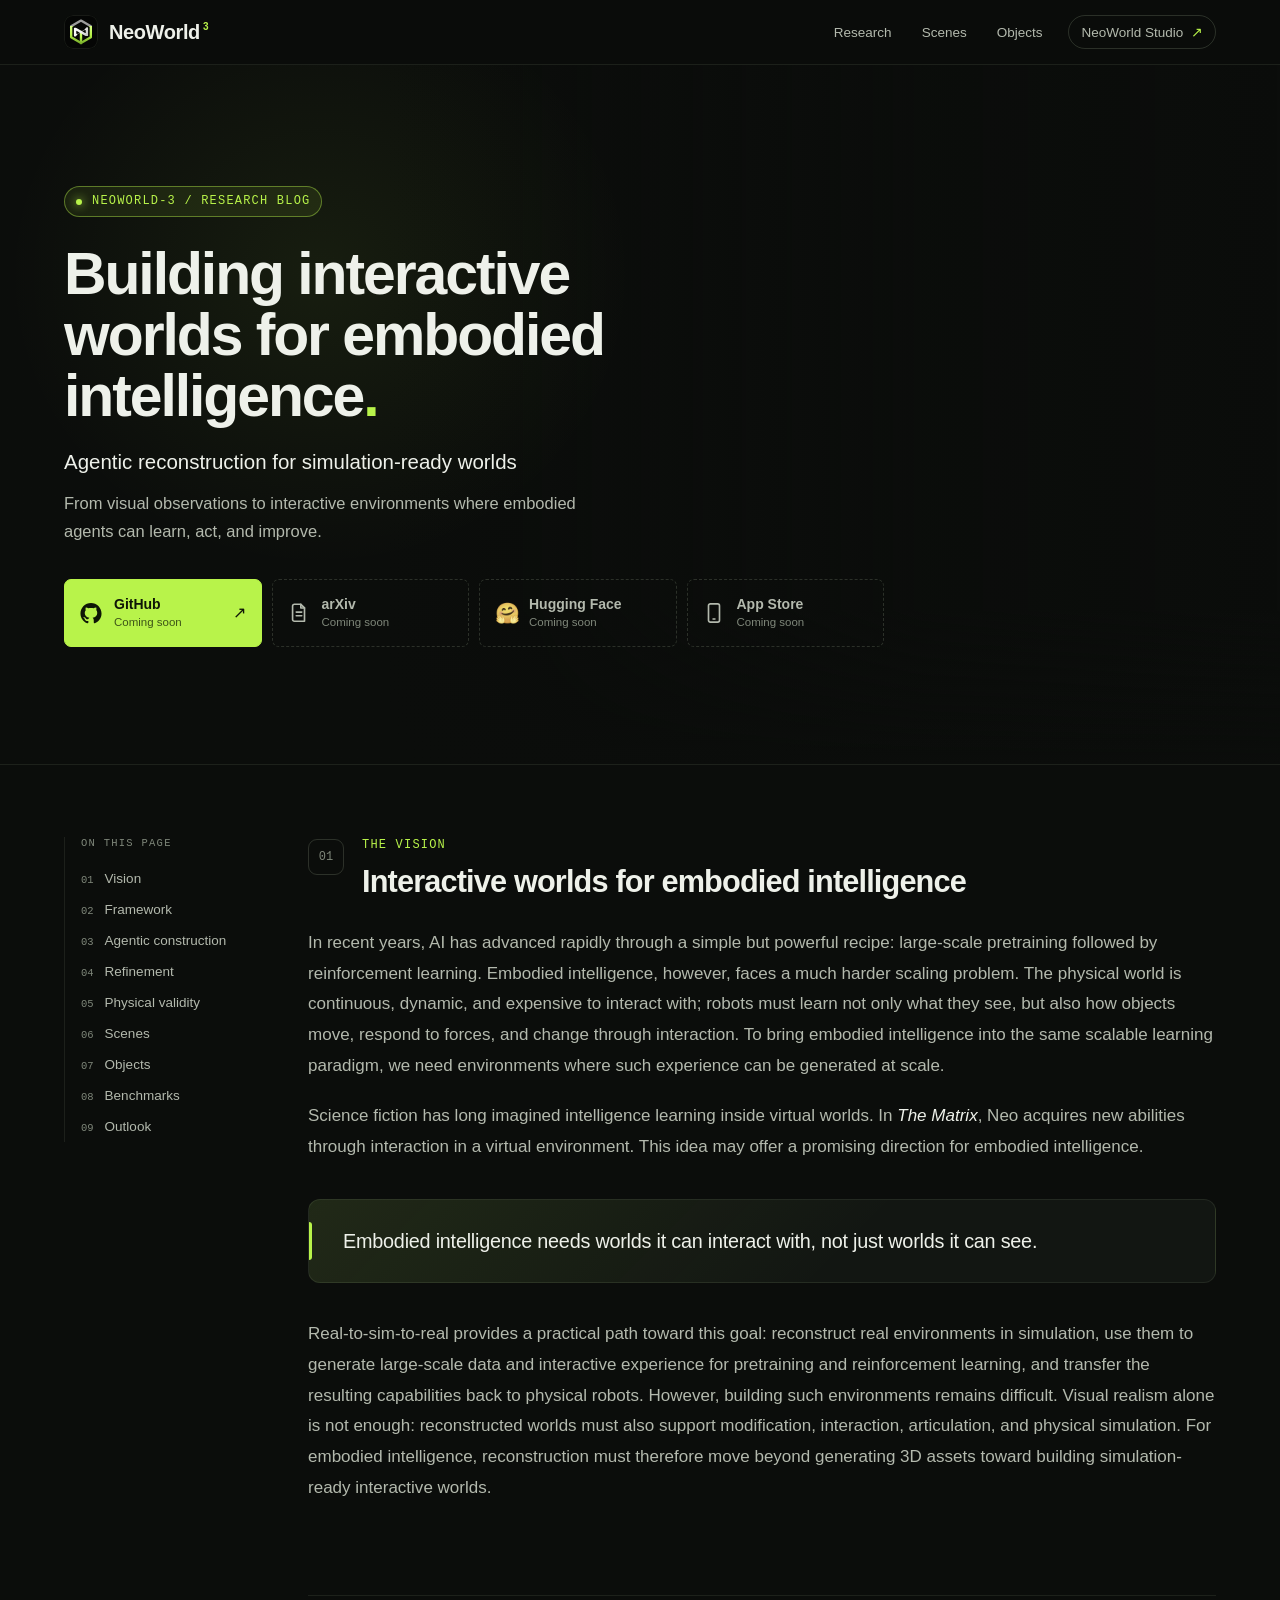
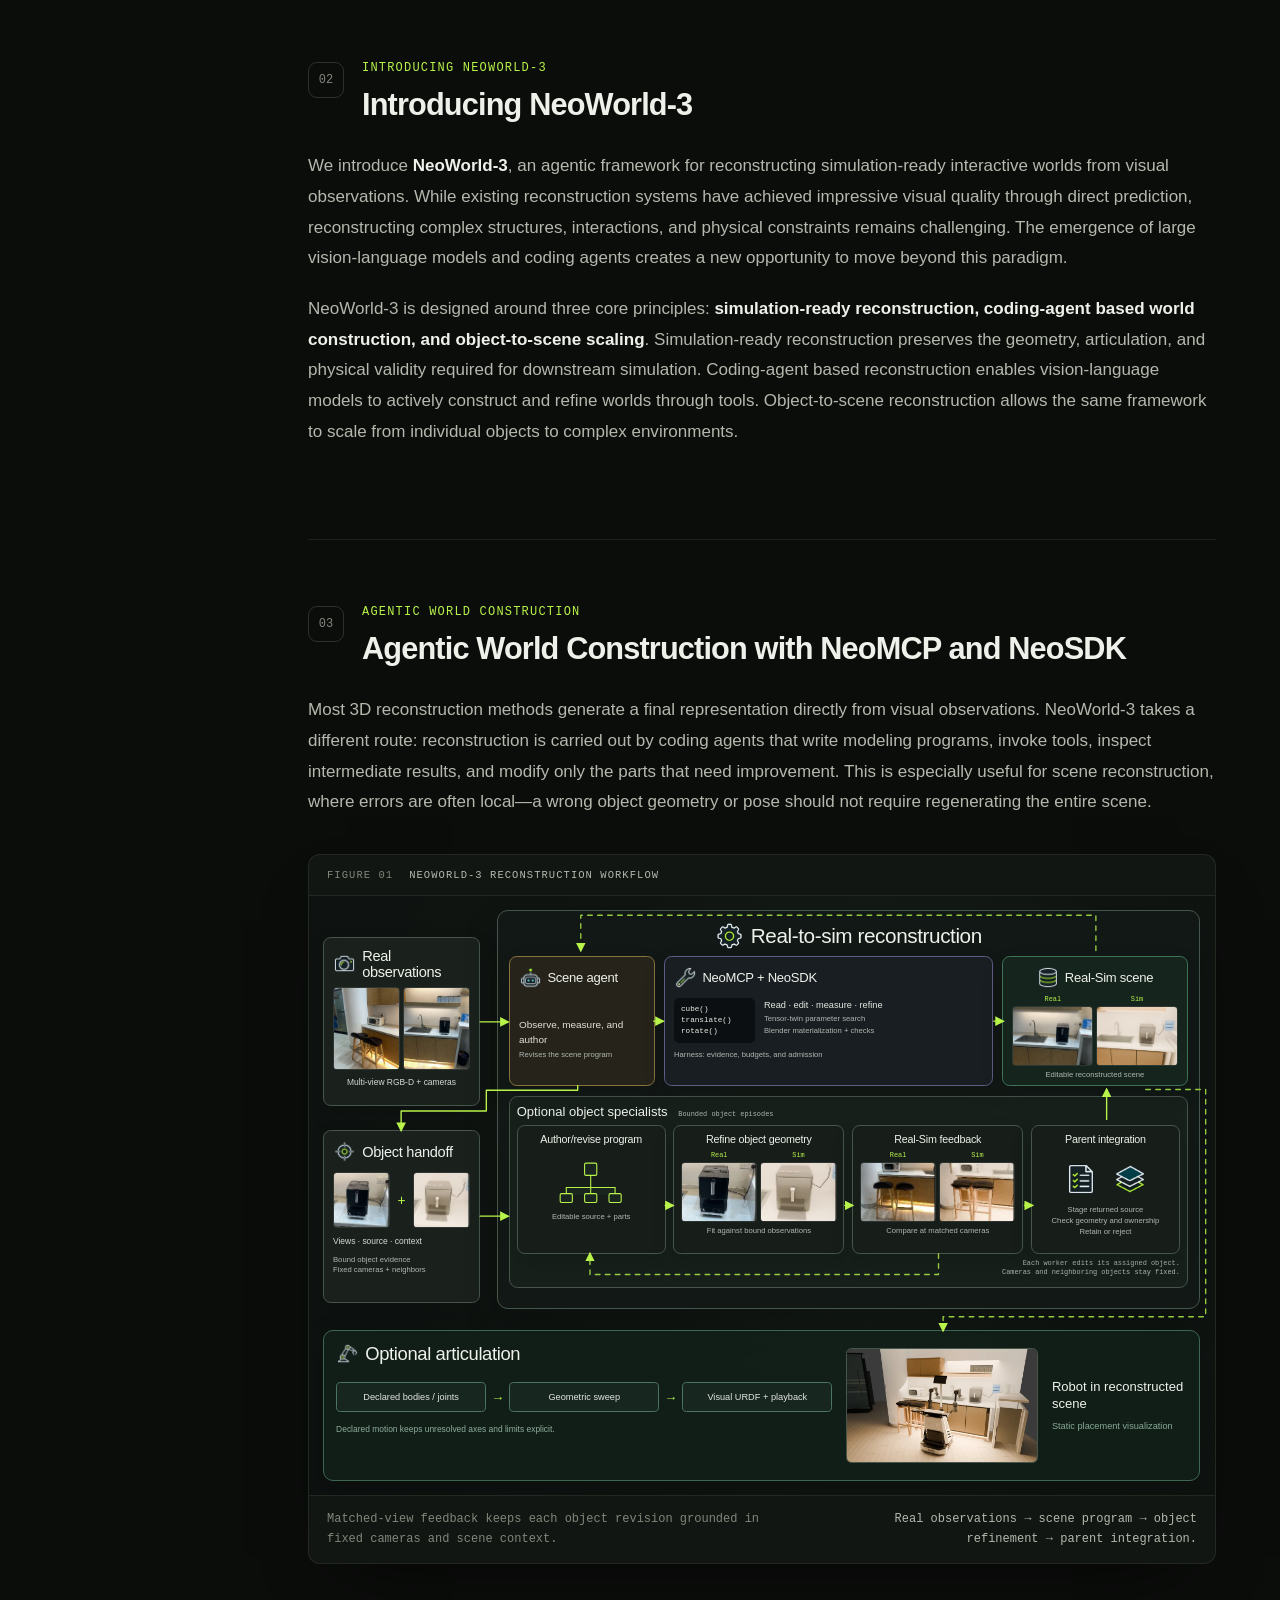
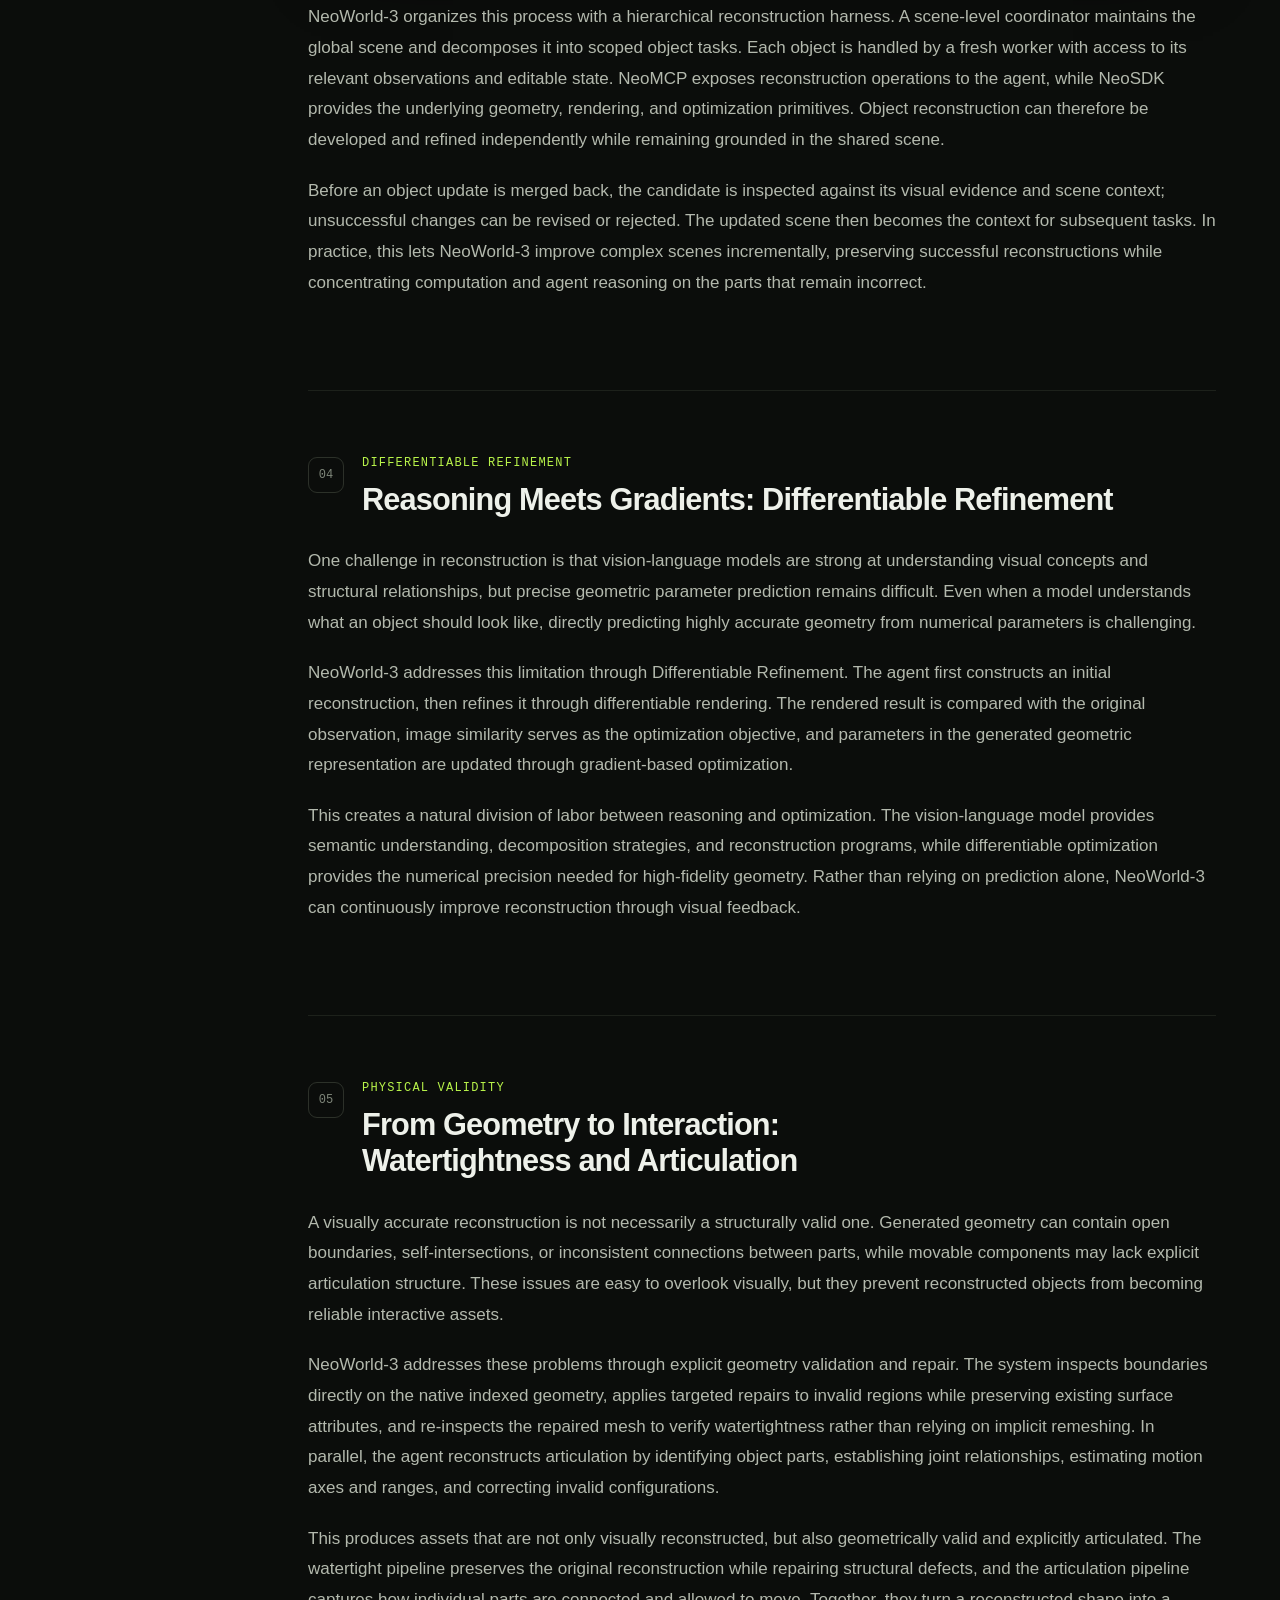
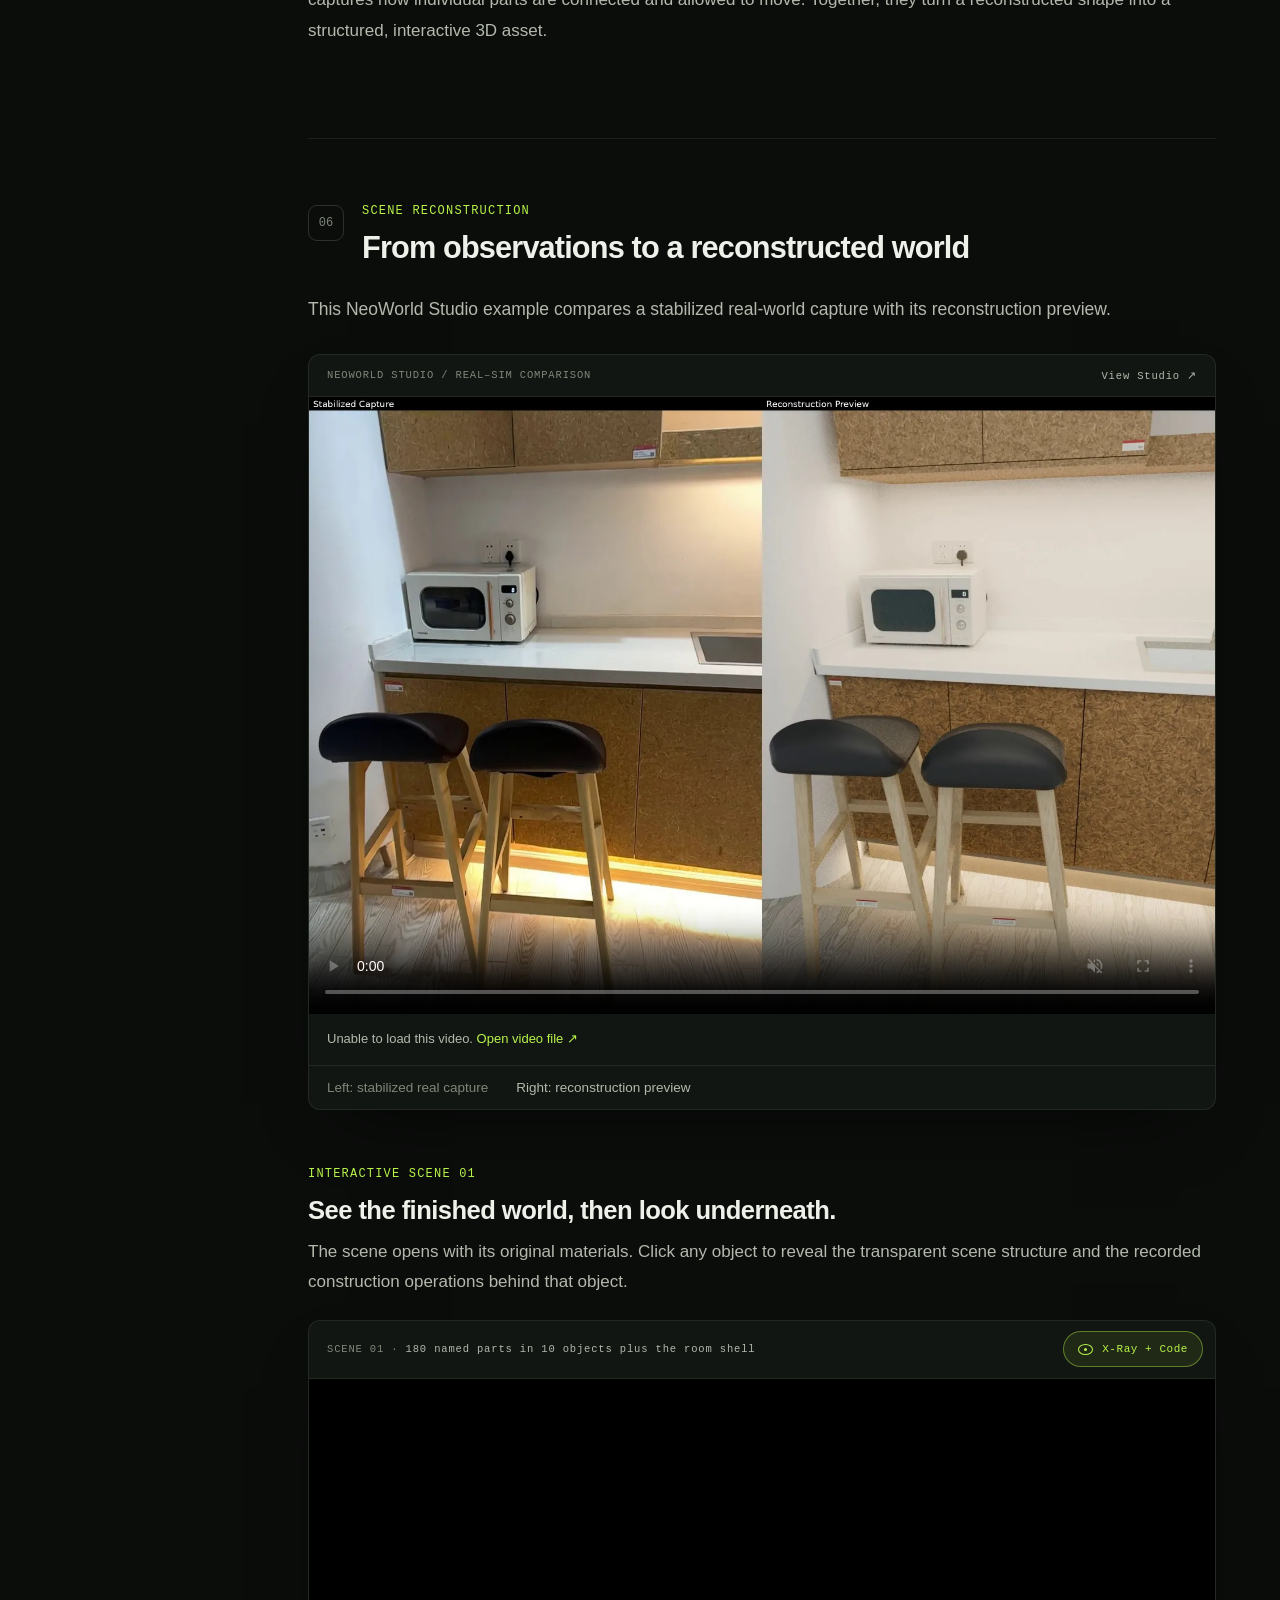
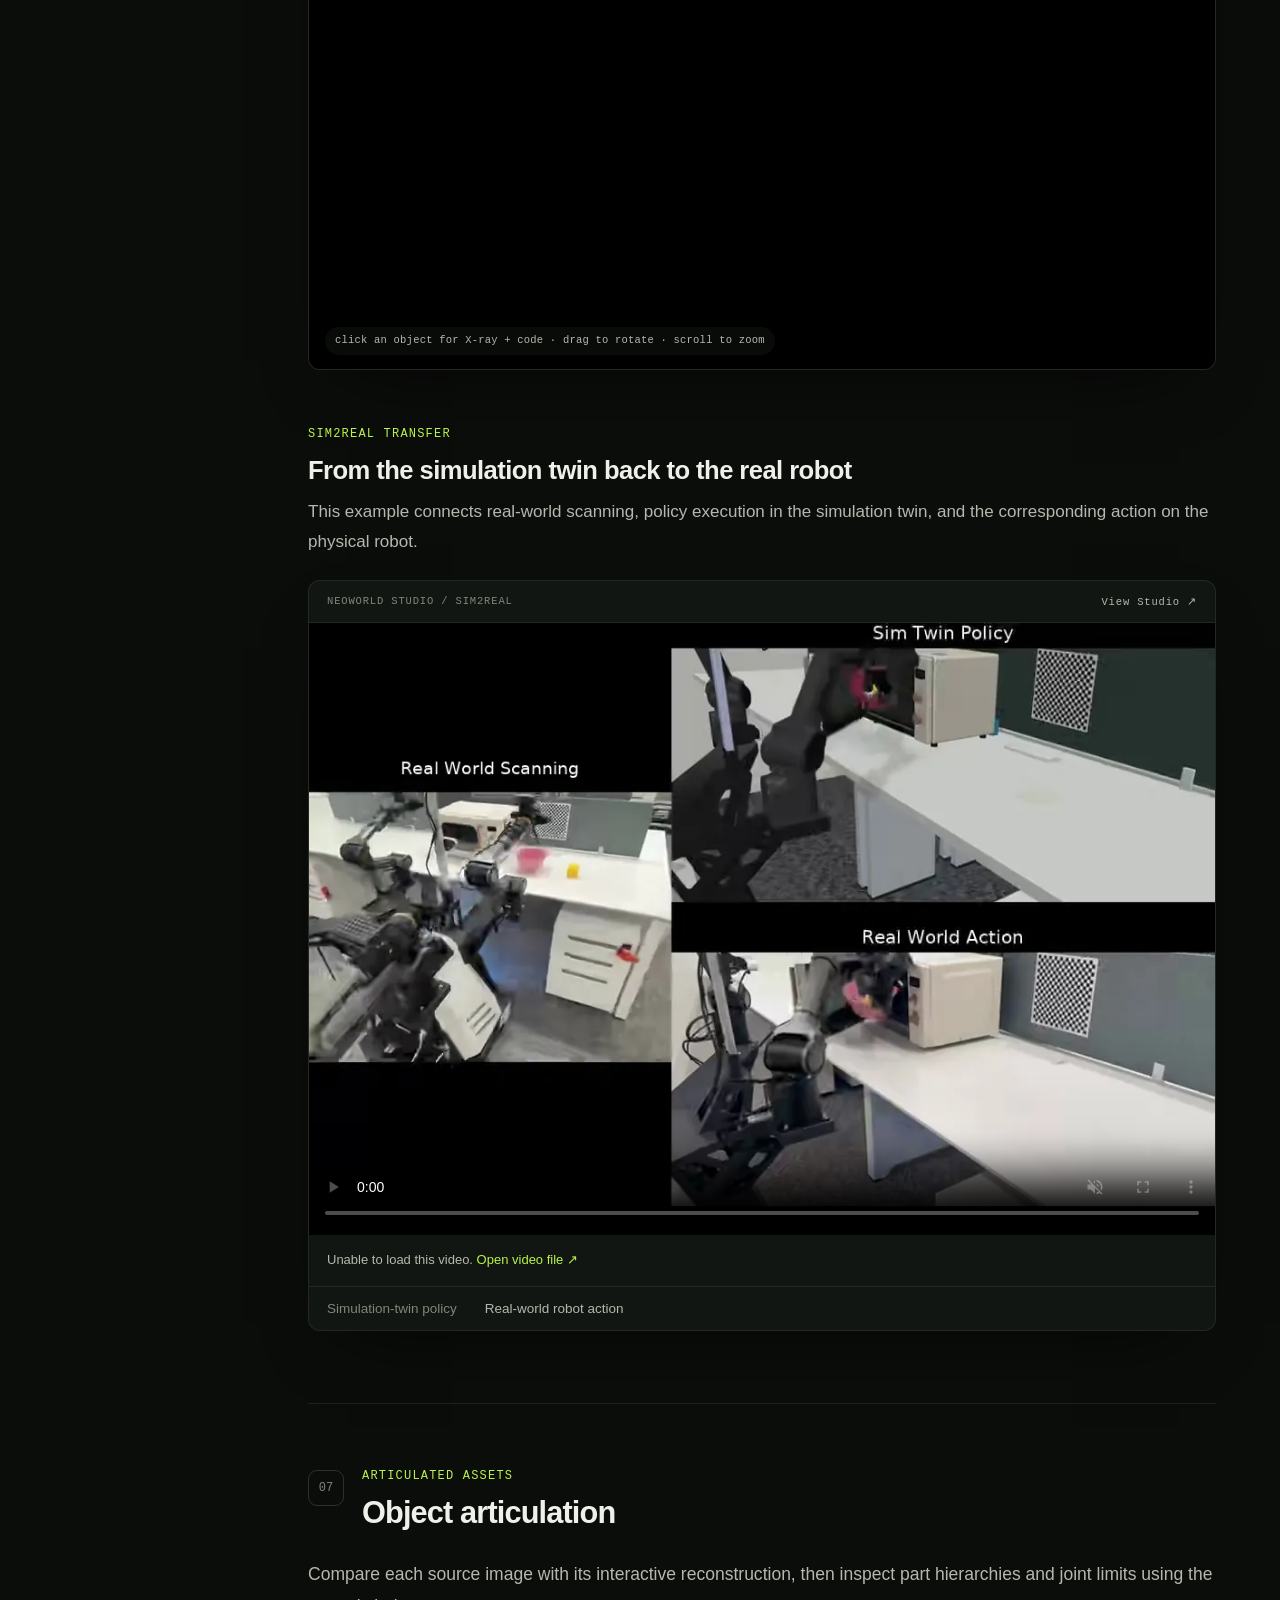
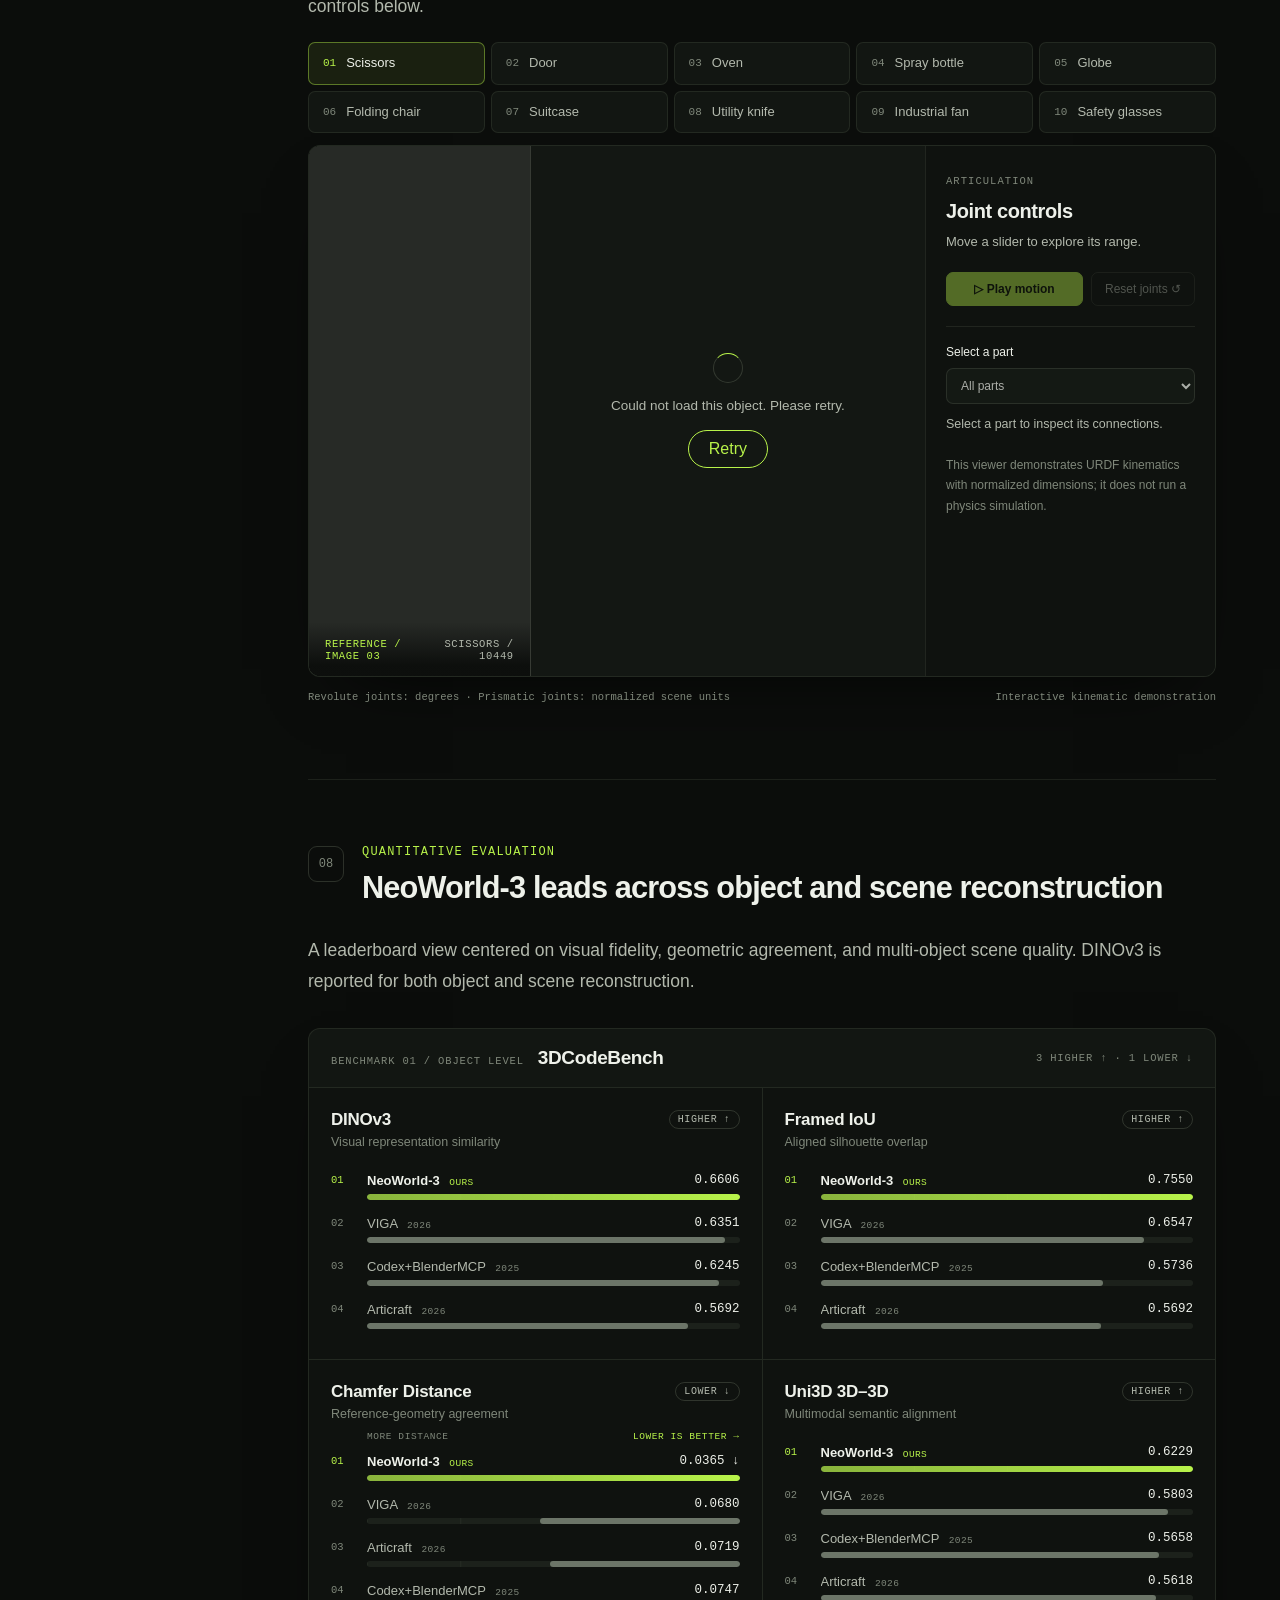
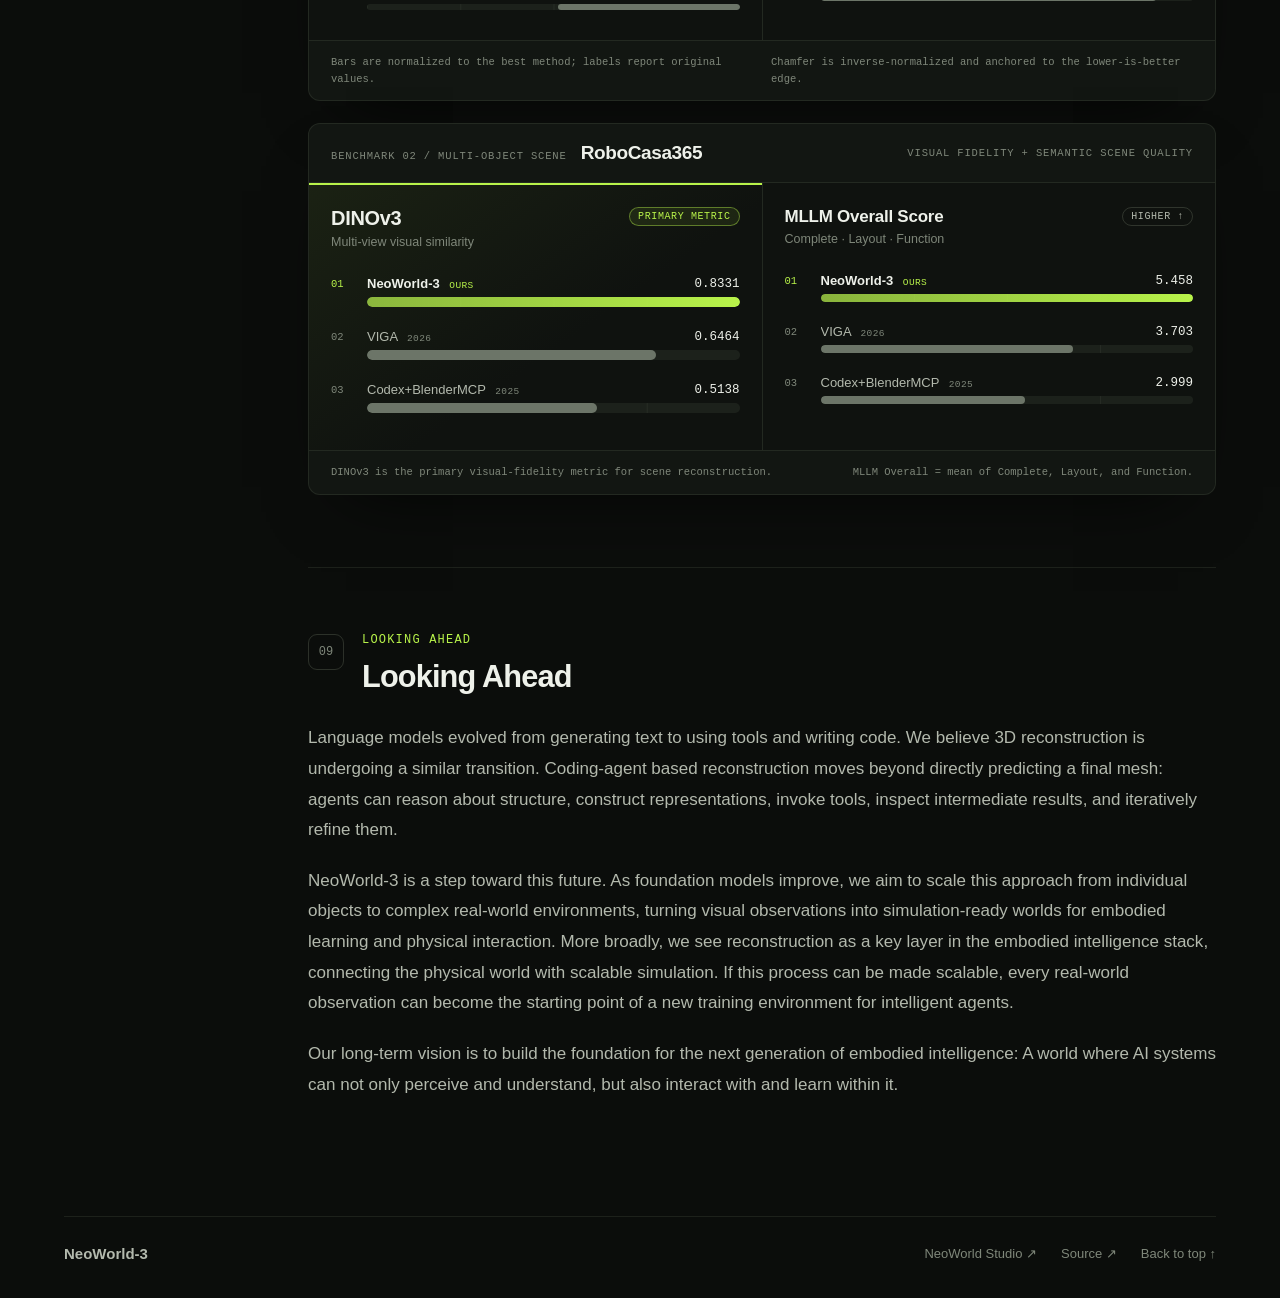
==== preview-v2/index.html @ 2dcc3608 "Publish the redesigned page from preview-v2 preview-v2/ holds the reworked page: a single reading co" ====
<!doctype html>
<html lang="en">
<head>
  <meta charset="utf-8">
  <meta name="viewport" content="width=device-width,initial-scale=1">
  <meta name="asset-mode" content="source">
  <meta name="theme-color" content="#0b0d0b">
  <meta name="description" content="NeoWorld-3 is an agentic framework for reconstructing simulation-ready interactive worlds from visual observations.">
  <meta property="og:title" content="NeoWorld-3: Building Interactive Worlds for Embodied Intelligence">
  <meta property="og:description" content="Coding-agent based reconstruction for simulation-ready interactive worlds.">
  <link rel="icon" type="image/svg+xml" href="brand/neoworld-favicon.svg?v=black-7">
  <title>NeoWorld-3 — Building Interactive Worlds for Embodied Intelligence</title>
  <script>document.documentElement.classList.add('js');const theme=new URLSearchParams(location.search).get('theme');if(theme==='light'||theme==='ocean')document.documentElement.classList.add(`theme-${theme}`);if(theme==='ocean')document.querySelector('meta[name="theme-color"]').content='#0b1420';addEventListener('load',()=>{if(!window.nwApp)document.documentElement.classList.remove('js')})</script>
  <link rel="preload" href="optimized/scene-wireframe.nwf2.gz" as="fetch" crossorigin>
  <link rel="preload" href="../assets/fusion-pixel-latin-subset.woff2" as="font" type="font/woff2" crossorigin>
  <link rel="stylesheet" href="viewer.css?v=v2-1">
  <link rel="stylesheet" href="style.css?v=v2-3">
  <script defer src="scene-hero.js?v=v2-1"></script>
  <script defer src="lazy-media.js?v=v2-1"></script>
  <script defer src="app.js?v=v2-1"></script>
  <script defer src="scene-video.js?v=v2-2"></script>
  <script defer src="scene-explorer.js?v=v2-1"></script>
</head>
<body>
  <a class="skip-link" href="#research">Skip to article</a>
  <header class="nav"><div class="nav-inner">
    <a class="brand" href="#top" aria-label="NeoWorld home"><img class="brand-mark" src="brand/neoworld-nw-small.svg?v=final-green-6" alt=""><span>NeoWorld<span class="brand-dot">3</span></span></a>
    <nav aria-label="Main navigation"><a href="#research">Research</a><a href="#scene-demo">Scenes</a><a href="#interactive">Objects</a><a class="studio-link" href="https://neoworldproject.github.io/Studio/?lang=en" target="_blank" rel="noopener">NeoWorld Studio <span>↗</span></a></nav>
  </div><div class="read-progress" aria-hidden="true"><i></i></div></header>
  <main id="top">
    <section class="hero" aria-labelledby="blog-title">
      <div id="world" aria-hidden="true"></div><div class="veil" aria-hidden="true"></div><div class="hero-glow" aria-hidden="true"></div>
      <div class="cover">
        <div class="eyebrow reveal" style="--i:0">NEOWORLD-3 / RESEARCH BLOG</div>
        <h1 id="blog-title"><span class="title-line" style="--i:0"><span>Building interactive</span></span><span class="title-line" style="--i:1"><span>worlds for embodied</span></span><span class="title-line" style="--i:2"><span>intelligence<span class="period">.</span></span></span></h1>
        <p class="cover-subtitle reveal" style="--i:1">Agentic reconstruction for simulation-ready worlds</p>
        <p class="cover-summary reveal" style="--i:2">From visual observations to interactive environments where embodied agents can learn, act, and improve.</p>
        <div class="project-links reveal" style="--i:3" aria-label="Project resources">
          <a class="resource-card resource-card-github" href="https://github.com/NeoWorldProject/NeoWorldStudio" target="_blank" rel="noopener noreferrer" aria-label="GitHub repository, release coming soon">
            <svg class="resource-icon" viewBox="0 0 24 24" fill="currentColor" aria-hidden="true"><path d="M10.226 17.284c-2.965-.36-5.054-2.493-5.054-5.256 0-1.123.404-2.336 1.078-3.144-.292-.741-.247-2.314.09-2.965.898-.112 2.111.36 2.83 1.01.853-.269 1.752-.404 2.853-.404 1.1 0 1.999.135 2.807.382.696-.629 1.932-1.1 2.83-.988.315.606.36 2.179.067 2.942.72.854 1.101 2 1.101 3.167 0 2.763-2.089 4.852-5.098 5.234.763.494 1.28 1.572 1.28 2.807v2.336c0 .674.561 1.056 1.235.786 4.066-1.55 7.255-5.615 7.255-10.646C23.5 6.188 18.334 1 11.978 1 5.62 1 .5 6.188.5 12.545c0 4.986 3.167 9.12 7.435 10.669.606.225 1.19-.18 1.19-.786V20.63a2.9 2.9 0 0 1-1.078.224c-1.483 0-2.359-.808-2.987-2.313-.247-.607-.517-.966-1.034-1.033-.27-.023-.359-.135-.359-.27 0-.27.45-.471.898-.471.652 0 1.213.404 1.797 1.235.45.651.921.943 1.483.943.561 0 .92-.202 1.437-.719.382-.381.674-.718.944-.943"/></svg>
            <span class="resource-copy"><strong>GitHub</strong><small>Coming soon</small></span><span class="resource-arrow" aria-hidden="true">↗</span>
          </a>
          <span class="resource-card resource-card-soon" aria-label="arXiv, coming soon">
            <svg class="resource-icon" viewBox="0 0 24 24" fill="none" stroke="currentColor" stroke-width="1.8" stroke-linecap="round" stroke-linejoin="round" aria-hidden="true"><path d="M7 2.5h7l4 4V21H7a2 2 0 0 1-2-2V4.5a2 2 0 0 1 2-2Z"/><path d="M14 2.5v4h4M9 11h6m-6 4h6"/></svg>
            <span class="resource-copy"><strong>arXiv</strong><small>Coming soon</small></span>
          </span>
          <span class="resource-card resource-card-soon" aria-label="Hugging Face, coming soon">
            <span class="resource-icon resource-icon-emoji" aria-hidden="true">🤗</span>
            <span class="resource-copy"><strong>Hugging Face</strong><small>Coming soon</small></span>
          </span>
          <span class="resource-card resource-card-soon" aria-label="App Store, coming soon">
            <svg class="resource-icon" viewBox="0 0 24 24" fill="none" stroke="currentColor" stroke-width="1.8" stroke-linecap="round" stroke-linejoin="round" aria-hidden="true"><rect x="6" y="2" width="12" height="20" rx="2"/><path d="M11 18.5h2"/></svg>
            <span class="resource-copy"><strong>App Store</strong><small>Coming soon</small></span>
          </span>
        </div>
      </div>
    </section>
    <div class="article-grid">
      <aside class="article-toc"><nav aria-label="Article contents"><p>ON THIS PAGE</p><a href="#research">01 <span>Vision</span></a><a href="#framework">02 <span>Framework</span></a><a href="#agentic-architecture">03 <span>Agentic construction</span></a><a href="#refinement">04 <span>Refinement</span></a><a href="#simulation-ready">05 <span>Physical validity</span></a><a href="#scene-demo">06 <span>Scenes</span></a><a href="#interactive">07 <span>Objects</span></a><a href="#benchmarks">08 <span>Benchmarks</span></a><a href="#outlook">09 <span>Outlook</span></a></nav></aside>
      <article class="article-body" aria-label="NeoWorld-3 research blog">
        <section class="article-section" id="research" aria-labelledby="research-heading">
          <div class="section-heading" data-reveal><span class="section-number">01</span><div><p class="eyebrow">THE VISION</p><h2 id="research-heading">Interactive worlds for embodied intelligence</h2></div></div>
          <p>In recent years, AI has advanced rapidly through a simple but powerful recipe: large-scale pretraining followed by reinforcement learning. Embodied intelligence, however, faces a much harder scaling problem. The physical world is continuous, dynamic, and expensive to interact with; robots must learn not only what they see, but also how objects move, respond to forces, and change through interaction. To bring embodied intelligence into the same scalable learning paradigm, we need environments where such experience can be generated at scale.</p>
          <p>Science fiction has long imagined intelligence learning inside virtual worlds. In <em>The Matrix</em>, Neo acquires new abilities through interaction in a virtual environment. This idea may offer a promising direction for embodied intelligence.</p>
          <blockquote class="article-quote" data-reveal>Embodied intelligence needs worlds it can interact with, not just worlds it can see.</blockquote>
          <p>Real-to-sim-to-real provides a practical path toward this goal: reconstruct real environments in simulation, use them to generate large-scale data and interactive experience for pretraining and reinforcement learning, and transfer the resulting capabilities back to physical robots. However, building such environments remains difficult. Visual realism alone is not enough: reconstructed worlds must also support modification, interaction, articulation, and physical simulation. For embodied intelligence, reconstruction must therefore move beyond generating 3D assets toward building simulation-ready interactive worlds.</p>
        </section>
        <section class="article-section" id="framework" aria-labelledby="framework-heading">
          <div class="section-heading" data-reveal><span class="section-number">02</span><div><p class="eyebrow">INTRODUCING NEOWORLD-3</p><h2 id="framework-heading">Introducing NeoWorld-3</h2></div></div>
          <p>We introduce <strong>NeoWorld-3</strong>, an agentic framework for reconstructing simulation-ready interactive worlds from visual observations. While existing reconstruction systems have achieved impressive visual quality through direct prediction, reconstructing complex structures, interactions, and physical constraints remains challenging. The emergence of large vision-language models and coding agents creates a new opportunity to move beyond this paradigm.</p>
          <p>NeoWorld-3 is designed around three core principles: <strong>simulation-ready reconstruction, coding-agent based world construction, and object-to-scene scaling</strong>. Simulation-ready reconstruction preserves the geometry, articulation, and physical validity required for downstream simulation. Coding-agent based reconstruction enables vision-language models to actively construct and refine worlds through tools. Object-to-scene reconstruction allows the same framework to scale from individual objects to complex environments.</p>
        </section>
        <section class="article-section" id="agentic-architecture" aria-labelledby="architecture-heading">
          <div class="section-heading" data-reveal><span class="section-number">03</span><div><p class="eyebrow">AGENTIC WORLD CONSTRUCTION</p><h2 id="architecture-heading">Agentic World Construction with NeoMCP and NeoSDK</h2></div></div>
          <p>Most 3D reconstruction methods generate a final representation directly from visual observations. NeoWorld-3 takes a different route: reconstruction is carried out by coding agents that write modeling programs, invoke tools, inspect intermediate results, and modify only the parts that need improvement. This is especially useful for scene reconstruction, where errors are often local—a wrong object geometry or pose should not require regenerating the entire scene.</p>
          <figure class="architecture-figure" data-reveal aria-labelledby="architecture-figure-caption">
            <div class="architecture-figure-head"><span>FIGURE 01</span><strong>NEOWORLD-3 RECONSTRUCTION WORKFLOW</strong><em class="architecture-pan-hint" aria-hidden="true">swipe to pan →</em></div>
            <div class="architecture-canvas">
              <div class="workflow-board" role="img" aria-label="NeoWorld-3 scene reconstruction workflow from real observations through scene and object agents, matched-view feedback, parent integration, and optional articulation">
                <div class="scene-method-diagram">
                  <section class="scene-method-card scene-method-observations">
                    <h3><img class="scene-method-icon" src="optimized/icons/camera.webp" width="96" height="96" decoding="async" loading="lazy" alt=""> Real observations</h3>
                    <div class="scene-method-photo-pair scene-method-photo-pair-observations">
                      <img src="../assets/architecture/scene-method/observation-wide.webp" alt="Real kitchen observation with stools and a microwave" loading="lazy" decoding="async">
                      <img src="../assets/architecture/scene-method/observation-detail.webp" alt="Real kitchen observation with a sink and coffee machine" loading="lazy" decoding="async">
                    </div>
                    <p>Multi-view RGB-D + cameras</p>
                  </section>

                  <section class="scene-method-card scene-method-handoff">
                    <h3><img class="scene-method-icon" src="optimized/icons/target.webp" width="96" height="96" decoding="async" loading="lazy" alt=""> Object handoff</h3>
                    <div class="scene-method-handoff-visual">
                      <img src="../assets/architecture/scene-method/handoff-real.webp" alt="Real coffee machine crop" loading="lazy" decoding="async">
                      <span aria-hidden="true">+</span>
                      <img src="../assets/architecture/scene-method/handoff-sim.webp" alt="Reconstructed coffee machine crop" loading="lazy" decoding="async">
                    </div>
                    <p>Views · source · context</p>
                    <small>Bound object evidence<br>Fixed cameras + neighbors</small>
                  </section>

                  <section class="scene-method-reconstruction">
                    <h3 class="scene-method-title"><img class="scene-method-icon" src="optimized/icons/gear.webp" width="96" height="96" decoding="async" loading="lazy" alt=""> Real-to-sim reconstruction</h3>
                    <div class="scene-method-top-row">
                      <article class="scene-method-card scene-method-agent">
                        <h4><img class="scene-method-icon" src="optimized/icons/robot.webp" width="96" height="96" decoding="async" loading="lazy" alt=""> Scene agent</h4>
                        <p>Observe, measure, and author</p>
                        <small>Revises the scene program</small>
                      </article>

                      <article class="scene-method-card scene-method-tools">
                        <h4><img class="scene-method-icon" src="optimized/icons/wrench.webp" width="96" height="96" decoding="async" loading="lazy" alt=""> NeoMCP + NeoSDK</h4>
                        <div class="scene-method-tools-body"><code>cube()<br>translate()<br>rotate()</code><p><strong>Read · edit · measure · refine</strong><br>Tensor-twin parameter search<br>Blender materialization + checks</p></div>
                        <small>Harness: evidence, budgets, and admission</small>
                      </article>

                      <article class="scene-method-card scene-method-output">
                        <h4><img class="scene-method-icon" src="optimized/icons/database.webp" width="96" height="96" decoding="async" loading="lazy" alt=""> Real-Sim scene</h4>
                        <div class="scene-method-labeled-pair"><span>Real</span><span>Sim</span><img src="../assets/architecture/scene-method/scene-real.webp" alt="Real kitchen scene" loading="lazy" decoding="async"><img src="../assets/architecture/scene-method/scene-sim.webp" alt="Reconstructed kitchen scene" loading="lazy" decoding="async"></div>
                        <small>Editable reconstructed scene</small>
                      </article>
                    </div>

                    <div class="scene-method-specialists">
                      <div class="scene-method-specialists-head"><h4>Optional object specialists</h4><span>Bounded object episodes</span></div>
                      <div class="scene-method-specialist-grid">
                        <article class="scene-method-card scene-method-program">
                          <h5>Author/revise program</h5>
                          <svg class="scene-method-program-tree" viewBox="0 0 120 64" aria-hidden="true"><path d="M60 9V28M24 50V39H96V50M60 28V50"/><rect x="51" y="3" width="18" height="18" rx="2"/><rect x="15" y="48" width="18" height="13" rx="2"/><rect x="51" y="48" width="18" height="13" rx="2"/><rect x="87" y="48" width="18" height="13" rx="2"/></svg>
                          <small>Editable source + parts</small>
                        </article>
                        <article class="scene-method-card scene-method-refine">
                          <h5>Refine object geometry</h5>
                          <div class="scene-method-labeled-pair"><span>Real</span><span>Sim</span><img src="../assets/architecture/scene-method/object-real.webp" alt="Real coffee machine" loading="lazy" decoding="async"><img src="../assets/architecture/scene-method/object-sim.webp" alt="Reconstructed coffee machine" loading="lazy" decoding="async"></div>
                          <small>Fit against bound observations</small>
                        </article>
                        <article class="scene-method-card scene-method-feedback">
                          <h5>Real-Sim feedback</h5>
                          <div class="scene-method-labeled-pair"><span>Real</span><span>Sim</span><img src="../assets/architecture/scene-method/feedback-real.webp" alt="Real stools at the matched camera" loading="lazy" decoding="async"><img src="../assets/architecture/scene-method/feedback-sim.webp" alt="Reconstructed stools at the matched camera" loading="lazy" decoding="async"></div>
                          <small>Compare at matched cameras</small>
                        </article>
                        <article class="scene-method-card scene-method-integration">
                          <h5>Parent integration</h5>
                          <div class="scene-method-integration-icons"><img src="optimized/icons/checklist.webp" width="96" height="96" decoding="async" loading="lazy" alt=""><img src="optimized/icons/layers.webp" width="96" height="96" decoding="async" loading="lazy" alt=""></div>
                          <small>Stage returned source<br>Check geometry and ownership<br>Retain or reject</small>
                        </article>
                      </div>
                      <p>Each worker edits its assigned object.<br>Cameras and neighboring objects stay fixed.</p>
                    </div>
                  </section>

                  <section class="scene-method-articulation">
                    <div class="scene-method-articulation-copy">
                      <h3><img class="scene-method-icon" src="optimized/icons/physics-arm.webp" width="96" height="96" decoding="async" loading="lazy" alt=""> Optional articulation</h3>
                      <div class="scene-method-articulation-flow"><span>Declared bodies / joints</span><b aria-hidden="true">→</b><span>Geometric sweep</span><b aria-hidden="true">→</b><span>Visual URDF + playback</span></div>
                      <p>Declared motion keeps unresolved axes and limits explicit.</p>
                    </div>
                    <img class="scene-method-robot-scene" src="../assets/architecture/scene-method/robot-scene.webp" alt="Robot placed in the reconstructed kitchen scene" loading="lazy" decoding="async">
                    <div class="scene-method-robot-copy"><strong>Robot in reconstructed scene</strong><span>Static placement visualization</span></div>
                  </section>

                  <svg class="scene-method-links" viewBox="0 0 1180 780" aria-hidden="true">
                    <defs><marker id="scene-method-arrowhead" viewBox="0 0 10 10" refX="8" refY="5" markerWidth="7" markerHeight="7" orient="auto-start-reverse"><path d="M0 0L10 5L0 10Z"/></marker></defs>
                    <path d="M223 164H259"/>
                    <path d="M449 163H461"/>
                    <path d="M892 163H904"/>
                    <path d="M350 247V253H231V280H120V305"/>
                    <path d="M223 417H259"/>
                    <path d="M464 403H474"/>
                    <path d="M698 403H708"/>
                    <path d="M932 403H942"/>
                    <path d="M1039 291V252"/>
                    <path class="scene-method-link-feedback" d="M820 466V493H366V466"/>
                    <path class="scene-method-link-feedback" d="M1025 71V25H354V71"/>
                    <path class="scene-method-link-feedback" d="M1090 252H1168V548H826V566"/>
                  </svg>
                </div>
              </div>
            </div>
            <figcaption id="architecture-figure-caption"><span>Matched-view feedback keeps each object revision grounded in fixed cameras and scene context.</span><span>Real observations → scene program → object refinement → parent integration.</span></figcaption>
          </figure>
          <p>NeoWorld-3 organizes this process with a hierarchical reconstruction harness. A scene-level coordinator maintains the global scene and decomposes it into scoped object tasks. Each object is handled by a fresh worker with access to its relevant observations and editable state. NeoMCP exposes reconstruction operations to the agent, while NeoSDK provides the underlying geometry, rendering, and optimization primitives. Object reconstruction can therefore be developed and refined independently while remaining grounded in the shared scene.</p>
          <p>Before an object update is merged back, the candidate is inspected against its visual evidence and scene context; unsuccessful changes can be revised or rejected. The updated scene then becomes the context for subsequent tasks. In practice, this lets NeoWorld-3 improve complex scenes incrementally, preserving successful reconstructions while concentrating computation and agent reasoning on the parts that remain incorrect.</p>
        </section>
        <section class="article-section" id="refinement" aria-labelledby="refinement-heading">
          <div class="section-heading" data-reveal><span class="section-number">04</span><div><p class="eyebrow">DIFFERENTIABLE REFINEMENT</p><h2 id="refinement-heading">Reasoning Meets Gradients: Differentiable Refinement</h2></div></div>
          <p>One challenge in reconstruction is that vision-language models are strong at understanding visual concepts and structural relationships, but precise geometric parameter prediction remains difficult. Even when a model understands what an object should look like, directly predicting highly accurate geometry from numerical parameters is challenging.</p>
          <p>NeoWorld-3 addresses this limitation through Differentiable Refinement. The agent first constructs an initial reconstruction, then refines it through differentiable rendering. The rendered result is compared with the original observation, image similarity serves as the optimization objective, and parameters in the generated geometric representation are updated through gradient-based optimization.</p>
          <p>This creates a natural division of labor between reasoning and optimization. The vision-language model provides semantic understanding, decomposition strategies, and reconstruction programs, while differentiable optimization provides the numerical precision needed for high-fidelity geometry. Rather than relying on prediction alone, NeoWorld-3 can continuously improve reconstruction through visual feedback.</p>
        </section>
        <section class="article-section" id="simulation-ready" aria-labelledby="simulation-heading">
          <div class="section-heading" data-reveal><span class="section-number">05</span><div><p class="eyebrow">PHYSICAL VALIDITY</p><h2 id="simulation-heading">From Geometry to Interaction: Watertightness and Articulation</h2></div></div>
          <p>A visually accurate reconstruction is not necessarily a structurally valid one. Generated geometry can contain open boundaries, self-intersections, or inconsistent connections between parts, while movable components may lack explicit articulation structure. These issues are easy to overlook visually, but they prevent reconstructed objects from becoming reliable interactive assets.</p>
          <p>NeoWorld-3 addresses these problems through explicit geometry validation and repair. The system inspects boundaries directly on the native indexed geometry, applies targeted repairs to invalid regions while preserving existing surface attributes, and re-inspects the repaired mesh to verify watertightness rather than relying on implicit remeshing. In parallel, the agent reconstructs articulation by identifying object parts, establishing joint relationships, estimating motion axes and ranges, and correcting invalid configurations.</p>
          <p>This produces assets that are not only visually reconstructed, but also geometrically valid and explicitly articulated. The watertight pipeline preserves the original reconstruction while repairing structural defects, and the articulation pipeline captures how individual parts are connected and allowed to move. Together, they turn a reconstructed shape into a structured, interactive 3D asset.</p>
        </section>
        <section class="scene-demo article-section" id="scene-demo" aria-labelledby="scene-demo-heading">
          <div class="section-heading" data-reveal><span class="section-number">06</span><div><p class="eyebrow">SCENE RECONSTRUCTION</p><h2 id="scene-demo-heading">From observations to a reconstructed world</h2></div></div>
          <p class="section-intro">This NeoWorld Studio example compares a stabilized real-world capture with its reconstruction preview.</p>
          <figure class="scene-video-card" data-reveal><div class="scene-video-bar"><span>NEOWORLD STUDIO / REAL–SIM COMPARISON</span><a href="https://neoworldproject.github.io/Studio/?lang=en" target="_blank" rel="noopener">View Studio ↗</a></div><video id="scene-video" class="scene-video" controls muted loop playsinline preload="none" width="1600" height="1090" data-poster="optimized/posters/scene-comparison.webp" aria-label="Stabilized kitchen capture on the left and reconstruction preview on the right"><source data-src="optimized/videos/scene-comparison.mp4" type="video/mp4">Your browser does not support embedded video. <a href="optimized/videos/scene-comparison.mp4">Open the video</a>.</video><p class="scene-video-error" hidden role="status">Unable to load this video. <a href="optimized/videos/scene-comparison.mp4" target="_blank" rel="noopener">Open video file ↗</a></p><figcaption><span>Left: stabilized real capture</span><span>Right: reconstruction preview</span></figcaption></figure>
          <div class="scene-inspector-intro"><p class="eyebrow">INTERACTIVE SCENE 01</p><h3>See the finished world, then look underneath.</h3><p>The scene opens with its original materials. Click any object to reveal the transparent scene structure and the recorded construction operations behind that object.</p></div>
          <section class="scene-explorer" data-reveal id="scene-explorer" aria-label="Interactive Scene 01 model and construction code" aria-busy="true">
            <header class="scene-explorer-bar"><span>SCENE 01 · <b id="scene-explorer-count">loading model</b></span><button id="scene-xray-toggle" type="button" aria-pressed="false"><i aria-hidden="true"></i><span>X-Ray + Code</span></button></header>
            <div class="scene-explorer-body">
              <div class="scene-explorer-stage" id="scene-explorer-stage">
                <div class="scene-explorer-status" role="status">Preparing the interactive kitchen…</div>
                <div class="scene-explorer-tip" hidden></div>
                <p class="scene-explorer-hint">click an object for X-ray + code · drag to rotate · scroll to zoom</p>
              </div>
              <aside class="scene-explorer-code-panel" id="scene-explorer-code-panel" hidden aria-label="Construction record of the selected scene object">
                <div class="scene-explorer-code-head"><h4 id="scene-explorer-code-title">Object construction record</h4><span>RECORDED FROM SCENE.GLB</span><button class="scene-explorer-code-close" id="scene-explorer-code-close" type="button" aria-label="Return to rendered view">×</button></div>
                <pre id="scene-explorer-code" aria-live="polite"></pre>
              </aside>
            </div>
          </section>
          <div class="sim2real-intro"><p class="eyebrow">SIM2REAL TRANSFER</p><h3>From the simulation twin back to the real robot</h3><p>This example connects real-world scanning, policy execution in the simulation twin, and the corresponding action on the physical robot.</p></div>
          <figure class="scene-video-card scene-video-card-sim2real"><div class="scene-video-bar"><span>NEOWORLD STUDIO / SIM2REAL</span><a href="https://neoworldproject.github.io/Studio/?lang=en" target="_blank" rel="noopener">View Studio ↗</a></div><video id="sim2real-video" class="scene-video" controls muted loop playsinline preload="none" width="1000" height="676" data-poster="optimized/posters/sim2real.webp" aria-label="Real-world scanning, simulation twin policy, and real-world robot action"><source data-src="../assets/studio/videos/sim2real.mp4" type='video/mp4; codecs="hvc1.1.6.L93.B0"'><source data-src="optimized/videos/sim2real.mp4" type="video/mp4">Your browser does not support embedded video. <a href="optimized/videos/sim2real.mp4">Open the video</a>.</video><p class="scene-video-error" hidden role="status">Unable to load this video. <a href="optimized/videos/sim2real.mp4" target="_blank" rel="noopener">Open video file ↗</a></p><figcaption><span>Simulation-twin policy</span><span>Real-world robot action</span></figcaption></figure>
        </section>
  <section class="articulation-section" id="interactive" aria-labelledby="interactive-heading">
    <div class="section-heading" data-reveal><span class="section-number">07</span><div><p class="eyebrow">ARTICULATED ASSETS</p><h2 id="interactive-heading">Object articulation</h2></div></div>
    <p class="section-intro">Compare each source image with its interactive reconstruction, then inspect part hierarchies and joint limits using the controls below.</p>
    <div class="object-picker" aria-label="Choose a demo object">
      <button data-object="10449" aria-pressed="true"><span>01</span> Scissors <small>1 JOINT</small></button>
      <button data-object="8994" aria-pressed="false"><span>02</span> Door <small>2 JOINTS</small></button>
      <button data-object="101917" aria-pressed="false"><span>03</span> Oven <small>8 JOINTS</small></button>
      <button data-object="101463" aria-pressed="false"><span>04</span> Spray bottle <small>4 JOINTS</small></button>
      <button data-object="103967" aria-pressed="false"><span>05</span> Globe <small>1 JOINT</small></button>
      <button data-object="100520" aria-pressed="false"><span>06</span> Folding chair <small>4 JOINTS</small></button>
      <button data-object="100842" aria-pressed="false"><span>07</span> Suitcase <small>8 JOINTS</small></button>
      <button data-object="101052" aria-pressed="false"><span>08</span> Utility knife <small>1 JOINT</small></button>
      <button data-object="101220" aria-pressed="false"><span>09</span> Industrial fan <small>1 JOINT</small></button>
      <button data-object="101284" aria-pressed="false"><span>10</span> Safety glasses <small>2 JOINTS</small></button>
    </div>
    <div class="object-workspace" data-reveal aria-busy="true">
      <div class="object-comparison">
        <figure class="object-reference">
          <img id="object-reference-image" src="optimized/references/10449.webp" width="512" height="512" loading="lazy" decoding="async" alt="Scissors reference image">
          <div class="object-reference-loading" id="object-reference-loading" role="status" hidden><span class="loading-orbit"></span><p>Loading scissors reference…</p></div>
          <figcaption><span>REFERENCE / IMAGE 03</span><span id="object-reference-title">SCISSORS / 10449</span></figcaption>
        </figure>
        <div class="object-stage">
        <div id="object-canvas" role="img" aria-label="Interactive 3D scissors: drag to orbit, scroll to zoom, and click to select a part"></div>
        <div class="object-stage-label"><span class="live-dot"></span><span>RECONSTRUCTION</span><span id="object-title">SCISSORS / 10449</span></div>
        <div class="object-view-tools"><button id="object-wire" aria-pressed="false">Wireframe</button><button id="object-axis" aria-pressed="false">Joint axes</button><button id="object-camera">Reset view ↗</button></div>
        <div class="object-loading" id="object-loading" role="status"><span class="loading-orbit"></span><p>Loading object…</p><button id="object-retry" hidden>Retry</button></div>
        <div class="object-stage-footer"><span>Drag to orbit · Scroll to zoom · Right-drag to pan · Click a part</span><span id="object-part">No part selected</span></div>
        </div>
      </div>
      <aside class="joint-sidebar" aria-label="Object joint controls">
        <div class="joint-heading"><span class="eyebrow">ARTICULATION</span><h3>Joint controls</h3><p id="object-summary">Move a slider to explore its range.</p></div>
        <div class="joint-actions"><button id="object-play" aria-pressed="false" disabled>▷ Play motion</button><button id="object-reset" disabled>Reset joints ↺</button></div>
        <div id="joint-controls"></div>
        <div class="part-picker"><label for="object-links">Select a part</label><select id="object-links" disabled><option value="">All parts</option></select><p id="object-relationship">Select a part to inspect its connections.</p></div>
        <div class="joint-note">This viewer demonstrates URDF kinematics with normalized dimensions; it does not run a physics simulation.</div>
      </aside>
    </div>
    <p class="articulation-caption"><span>Revolute joints: degrees · Prismatic joints: normalized scene units</span><span>Interactive kinematic demonstration</span></p>
  </section>
        <section class="article-section benchmark-section" id="benchmarks" aria-labelledby="benchmarks-heading">
          <div class="section-heading" data-reveal><span class="section-number">08</span><div><p class="eyebrow">QUANTITATIVE EVALUATION</p><h2 id="benchmarks-heading">NeoWorld-3 leads across object and scene reconstruction</h2></div></div>
          <p class="section-intro">A leaderboard view centered on visual fidelity, geometric agreement, and multi-object scene quality. DINOv3 is reported for both object and scene reconstruction.</p>

          <figure class="benchmark-card benchmark-object" aria-labelledby="object-benchmark-title">
            <figcaption class="benchmark-card-head">
              <span><small>BENCHMARK 01 / OBJECT LEVEL</small><strong id="object-benchmark-title">3DCodeBench</strong></span>
              <span class="benchmark-card-note">3 higher ↑ · 1 lower ↓</span>
            </figcaption>
            <div class="benchmark-metric-grid">
              <section class="metric-board" aria-labelledby="metric-dino">
                <header><span><b id="metric-dino">DINOv3</b><small>Visual representation similarity</small></span><em>higher ↑</em></header>
                <ol class="score-list">
                  <li style="--score:100%;--delay:0"><span class="score-rank">01</span><span class="score-method">NeoWorld-3 <small>OURS</small></span><span class="score-value">0.6606</span><i class="score-track"><i class="score-fill score-fill-ours"></i></i></li>
                  <li style="--score:96.14%;--delay:1"><span class="score-rank">02</span><span class="score-method">VIGA <small>2026</small></span><span class="score-value">0.6351</span><i class="score-track"><i class="score-fill"></i></i></li>
                  <li style="--score:94.54%;--delay:2"><span class="score-rank">03</span><span class="score-method">Codex+BlenderMCP <small>2025</small></span><span class="score-value">0.6245</span><i class="score-track"><i class="score-fill"></i></i></li>
                  <li style="--score:86.16%;--delay:3"><span class="score-rank">04</span><span class="score-method">Articraft <small>2026</small></span><span class="score-value">0.5692</span><i class="score-track"><i class="score-fill"></i></i></li>
                </ol>
              </section>

              <section class="metric-board" aria-labelledby="metric-iou">
                <header><span><b id="metric-iou">Framed IoU</b><small>Aligned silhouette overlap</small></span><em>higher ↑</em></header>
                <ol class="score-list">
                  <li style="--score:100%;--delay:0"><span class="score-rank">01</span><span class="score-method">NeoWorld-3 <small>OURS</small></span><span class="score-value">0.7550</span><i class="score-track"><i class="score-fill score-fill-ours"></i></i></li>
                  <li style="--score:86.72%;--delay:1"><span class="score-rank">02</span><span class="score-method">VIGA <small>2026</small></span><span class="score-value">0.6547</span><i class="score-track"><i class="score-fill"></i></i></li>
                  <li style="--score:75.97%;--delay:2"><span class="score-rank">03</span><span class="score-method">Codex+BlenderMCP <small>2025</small></span><span class="score-value">0.5736</span><i class="score-track"><i class="score-fill"></i></i></li>
                  <li style="--score:75.39%;--delay:3"><span class="score-rank">04</span><span class="score-method">Articraft <small>2026</small></span><span class="score-value">0.5692</span><i class="score-track"><i class="score-fill"></i></i></li>
                </ol>
              </section>

              <section class="metric-board metric-board-lower" aria-labelledby="metric-chamfer">
                <header><span><b id="metric-chamfer">Chamfer Distance</b><small>Reference-geometry agreement</small></span><em>lower ↓</em></header>
                <div class="metric-lower-axis" aria-hidden="true"><span>more distance</span><strong>lower is better →</strong></div>
                <ol class="score-list">
                  <li style="--score:100%;--delay:0"><span class="score-rank">01</span><span class="score-method">NeoWorld-3 <small>OURS</small></span><span class="score-value">0.0365 ↓</span><i class="score-track"><i class="score-fill score-fill-ours"></i></i></li>
                  <li style="--score:53.68%;--delay:1"><span class="score-rank">02</span><span class="score-method">VIGA <small>2026</small></span><span class="score-value">0.0680</span><i class="score-track"><i class="score-fill"></i></i></li>
                  <li style="--score:50.76%;--delay:2"><span class="score-rank">03</span><span class="score-method">Articraft <small>2026</small></span><span class="score-value">0.0719</span><i class="score-track"><i class="score-fill"></i></i></li>
                  <li style="--score:48.86%;--delay:3"><span class="score-rank">04</span><span class="score-method">Codex+BlenderMCP <small>2025</small></span><span class="score-value">0.0747</span><i class="score-track"><i class="score-fill"></i></i></li>
                </ol>
              </section>

              <section class="metric-board" aria-labelledby="metric-uni3d">
                <header><span><b id="metric-uni3d">Uni3D 3D–3D</b><small>Multimodal semantic alignment</small></span><em>higher ↑</em></header>
                <ol class="score-list">
                  <li style="--score:100%;--delay:0"><span class="score-rank">01</span><span class="score-method">NeoWorld-3 <small>OURS</small></span><span class="score-value">0.6229</span><i class="score-track"><i class="score-fill score-fill-ours"></i></i></li>
                  <li style="--score:93.16%;--delay:1"><span class="score-rank">02</span><span class="score-method">VIGA <small>2026</small></span><span class="score-value">0.5803</span><i class="score-track"><i class="score-fill"></i></i></li>
                  <li style="--score:90.83%;--delay:2"><span class="score-rank">03</span><span class="score-method">Codex+BlenderMCP <small>2025</small></span><span class="score-value">0.5658</span><i class="score-track"><i class="score-fill"></i></i></li>
                  <li style="--score:90.19%;--delay:3"><span class="score-rank">04</span><span class="score-method">Articraft <small>2026</small></span><span class="score-value">0.5618</span><i class="score-track"><i class="score-fill"></i></i></li>
                </ol>
              </section>
            </div>
            <p class="benchmark-footnote"><span>Bars are normalized to the best method; labels report original values.</span><span>Chamfer is inverse-normalized and anchored to the lower-is-better edge.</span></p>
          </figure>

          <figure class="benchmark-card benchmark-scene" aria-labelledby="scene-benchmark-title">
            <figcaption class="benchmark-card-head">
              <span><small>BENCHMARK 02 / MULTI-OBJECT SCENE</small><strong id="scene-benchmark-title">RoboCasa365</strong></span>
              <span class="benchmark-card-note">Visual fidelity + semantic scene quality</span>
            </figcaption>
            <div class="benchmark-scene-grid">
              <section class="metric-board scene-metric-primary" aria-labelledby="scene-dino">
                <header><span><b id="scene-dino">DINOv3</b><small>Multi-view visual similarity</small></span><em>primary metric</em></header>
                <ol class="score-list">
                  <li style="--score:100%;--delay:0"><span class="score-rank">01</span><span class="score-method">NeoWorld-3 <small>OURS</small></span><span class="score-value">0.8331</span><i class="score-track"><i class="score-fill score-fill-ours"></i></i></li>
                  <li style="--score:77.59%;--delay:1"><span class="score-rank">02</span><span class="score-method">VIGA <small>2026</small></span><span class="score-value">0.6464</span><i class="score-track"><i class="score-fill"></i></i></li>
                  <li style="--score:61.67%;--delay:2"><span class="score-rank">03</span><span class="score-method">Codex+BlenderMCP <small>2025</small></span><span class="score-value">0.5138</span><i class="score-track"><i class="score-fill"></i></i></li>
                </ol>
              </section>
              <section class="metric-board scene-metric-mllm" aria-labelledby="scene-mllm">
                <header><span><b id="scene-mllm">MLLM Overall Score</b><small>Complete · Layout · Function</small></span><em>higher ↑</em></header>
                <ol class="score-list">
                  <li style="--score:100%;--delay:0"><span class="score-rank">01</span><span class="score-method">NeoWorld-3 <small>OURS</small></span><span class="score-value">5.458</span><i class="score-track"><i class="score-fill score-fill-ours"></i></i></li>
                  <li style="--score:67.85%;--delay:1"><span class="score-rank">02</span><span class="score-method">VIGA <small>2026</small></span><span class="score-value">3.703</span><i class="score-track"><i class="score-fill"></i></i></li>
                  <li style="--score:54.95%;--delay:2"><span class="score-rank">03</span><span class="score-method">Codex+BlenderMCP <small>2025</small></span><span class="score-value">2.999</span><i class="score-track"><i class="score-fill"></i></i></li>
                </ol>
              </section>
            </div>
            <p class="benchmark-footnote"><span>DINOv3 is the primary visual-fidelity metric for scene reconstruction.</span><span>MLLM Overall = mean of Complete, Layout, and Function.</span></p>
          </figure>
        </section>
        <section class="article-section" id="outlook" aria-labelledby="outlook-heading">
          <div class="section-heading" data-reveal><span class="section-number">09</span><div><p class="eyebrow">LOOKING AHEAD</p><h2 id="outlook-heading">Looking Ahead</h2></div></div>
          <p>Language models evolved from generating text to using tools and writing code. We believe 3D reconstruction is undergoing a similar transition. Coding-agent based reconstruction moves beyond directly predicting a final mesh: agents can reason about structure, construct representations, invoke tools, inspect intermediate results, and iteratively refine them.</p>
          <p>NeoWorld-3 is a step toward this future. As foundation models improve, we aim to scale this approach from individual objects to complex real-world environments, turning visual observations into simulation-ready worlds for embodied learning and physical interaction. More broadly, we see reconstruction as a key layer in the embodied intelligence stack, connecting the physical world with scalable simulation. If this process can be made scalable, every real-world observation can become the starting point of a new training environment for intelligent agents.</p>
          <p>Our long-term vision is to build the foundation for the next generation of embodied intelligence: A world where AI systems can not only perceive and understand, but also interact with and learn within it.</p>
        </section>
      </article>
    </div>
  </main>
  <footer class="site-footer"><a class="footer-brand" href="#top">NeoWorld-3</a><div><a href="https://neoworldproject.github.io/Studio/?lang=en" target="_blank" rel="noopener">NeoWorld Studio ↗</a><a href="https://github.com/NeoWorldProject/NeoWorldStudio" target="_blank" rel="noopener">Source ↗</a><a href="#top">Back to top ↑</a></div></footer>
  <dialog class="method-lightbox" id="method-lightbox" aria-label="Enlarged workflow image">
    <figure>
      <button class="method-lightbox-close" type="button" aria-label="Close enlarged image">Close ×</button>
      <img id="method-lightbox-image" src="" alt="">
      <figcaption id="method-lightbox-caption"></figcaption>
    </figure>
  </dialog>
  <noscript><p class="no-script">Enable JavaScript to use the interactive 3D object viewer.</p></noscript>
</body>
</html>
---- preview-v2/viewer.css ----
/* Articulated object showcase: tokens come from style.css; accent marks interaction only. */
.object-picker{display:grid;grid-template-columns:repeat(5,minmax(0,1fr));gap:6px;margin:0 0 12px}
.object-picker button{position:relative;display:flex;align-items:center;gap:10px;min-width:0;padding:12px 14px;border:1px solid var(--line);border-radius:var(--radius-sm);background:var(--surface);color:var(--text-2);font-size:13px;line-height:1.25;text-align:left;transition:border-color .2s,background-color .2s,color .2s}
.object-picker button>span{font:11px var(--mono);color:var(--text-3);transition:color .2s}
.object-picker small{display:none}
.object-picker button:hover{border-color:var(--line-strong);background:var(--surface-2);color:var(--text)}
.object-picker button[aria-pressed=true]{border-color:var(--accent-line);background:var(--accent-soft);color:var(--text)}
.object-picker button[aria-pressed=true]>span{color:var(--accent)}

.object-workspace{display:grid;grid-template-columns:minmax(0,1fr) 290px;min-height:530px;border:1px solid var(--line);border-radius:var(--radius);overflow:hidden;background:var(--surface);box-shadow:var(--shadow)}
.object-comparison{display:grid;grid-template-columns:minmax(180px,.72fr) minmax(0,1.28fr);min-width:0;min-height:inherit}
.object-reference{position:relative;min-width:0;min-height:inherit;margin:0;overflow:hidden;background:#272a26;border-right:1px solid var(--line)}
.object-reference img{position:absolute;inset:0;display:block;width:100%;height:100%;object-fit:contain;opacity:1;transition:opacity .3s ease}
.object-reference img.is-loading{opacity:0}
.object-reference-loading{position:absolute;inset:0;z-index:1;display:flex;flex-direction:column;align-items:center;justify-content:center;gap:10px;background:#272a26}
.object-reference-loading[hidden]{display:none}
.object-reference-loading p{margin:0;max-width:75%;font-size:12.5px;line-height:1.6;text-align:center;color:var(--text-2)}
.object-reference-loading.error .loading-orbit{display:none}
.object-reference figcaption{position:absolute;z-index:2;left:0;right:0;bottom:0;display:flex;justify-content:space-between;gap:14px;padding:16px 16px 14px;background:linear-gradient(0deg,#0b0d0bf0 20%,#0b0d0b00);font:10.5px var(--mono);letter-spacing:.06em;color:var(--text-2);pointer-events:none}
.object-reference figcaption span:first-child{color:var(--accent)}
.object-reference figcaption span:last-child{text-align:right}

.object-stage{position:relative;min-height:530px;overflow:hidden;background:var(--viewer-bg)}
#object-canvas{position:absolute;inset:0}
#object-canvas canvas{display:block;width:100%;height:100%;touch-action:none;outline:none}
.object-view-tools{position:absolute;z-index:1;top:16px;left:16px;display:flex;flex-wrap:wrap;gap:6px}
.object-view-tools button{padding:7px 12px;border:1px solid var(--line-strong);border-radius:999px;background:color-mix(in srgb,var(--viewer-bg) 78%,transparent);-webkit-backdrop-filter:blur(8px);backdrop-filter:blur(8px);color:var(--text-2);font-size:11.5px;transition:border-color .2s,color .2s,background-color .2s}
.object-view-tools button:hover{border-color:var(--text-3);color:var(--text)}
.object-view-tools button[aria-pressed=true]{border-color:var(--accent-line);background:var(--accent-soft);color:var(--accent)}
.object-stage-label{position:absolute;top:60px;left:18px;display:flex;align-items:center;gap:9px;font:10.5px var(--mono);letter-spacing:.08em;pointer-events:none}
.object-stage-label span:nth-child(2){color:var(--text-3)}
.object-stage-label span:nth-child(3){color:var(--text)}
.live-dot{display:inline-block;width:6px;height:6px;border-radius:50%;background:var(--accent);box-shadow:0 0 0 0 var(--accent-line);animation:live-pulse 2.4s ease-out infinite}
@keyframes live-pulse{0%{box-shadow:0 0 0 0 var(--accent-line)}70%,100%{box-shadow:0 0 0 7px transparent}}
.object-stage-footer{position:absolute;left:18px;right:18px;bottom:16px;display:flex;flex-direction:column;gap:4px;font:10.5px/1.55 var(--mono);color:var(--text-3);pointer-events:none}
.object-stage-footer>span:last-child{color:var(--accent);overflow-wrap:anywhere}
.object-loading{position:absolute;inset:0;z-index:2;display:flex;flex-direction:column;align-items:center;justify-content:center;gap:12px;background:var(--viewer-bg)}
.object-loading[hidden]{display:none}
.object-loading p{max-width:80%;margin:0;font-size:13.5px;line-height:1.7;color:var(--text-2);text-align:center}
.object-loading button{padding:9px 20px;border:1px solid var(--accent);border-radius:999px;background:none;color:var(--accent)}
.loading-orbit{width:30px;height:30px;border:1.5px solid var(--line-strong);border-top-color:var(--accent);border-radius:50%;animation:loading-spin .9s linear infinite}
@keyframes loading-spin{to{transform:rotate(360deg)}}

.joint-sidebar{min-width:0;max-height:530px;overflow-y:auto;padding:24px 20px;border-left:1px solid var(--line);background:var(--bg-2);scrollbar-width:thin;scrollbar-color:var(--line-strong) transparent}
.joint-heading .eyebrow{font-size:10.5px;color:var(--text-3)}
.joint-heading h3{display:flex;justify-content:space-between;margin:12px 0 8px;font-size:20px;font-weight:600;letter-spacing:-.02em}
.joint-heading p{margin:0 0 18px;font-size:13px;line-height:1.7;color:var(--text-2)}
.joint-actions{display:flex;gap:8px;margin-bottom:20px}
.joint-actions button{padding:9px 13px;border:1px solid var(--line-strong);border-radius:var(--radius-sm);background:none;color:var(--text-2);font-size:12px;transition:border-color .2s,color .2s,background-color .2s,filter .2s}
.joint-actions button:hover:not(:disabled){border-color:var(--text-3);color:var(--text)}
.joint-actions button:first-child{flex:1;border-color:var(--accent);background:var(--accent);color:var(--accent-ink);font-weight:600}
.joint-actions button:first-child:hover:not(:disabled){filter:brightness(1.08);color:var(--accent-ink)}
.joint-actions button:disabled{opacity:.4;cursor:wait}
.joint-control{padding:14px 0;border-top:1px solid var(--line)}
.joint-title{display:flex;justify-content:space-between;align-items:center;margin-bottom:10px;font-size:12.5px}
.joint-title button{padding:0;border:0;background:none;color:var(--text);text-align:left}
.joint-title button:hover,.joint-control.active .joint-title button{color:var(--accent)}
.joint-title span{font:10px var(--mono);letter-spacing:.06em;color:var(--text-3)}
.joint-value-row{display:flex;align-items:center;gap:9px}
.joint-value-row input[type=range]{width:100%;min-width:0;accent-color:var(--accent);cursor:ew-resize}
.joint-value-row input[type=number]{width:74px;padding:6px 6px;border:1px solid var(--line-strong);border-radius:4px;background:var(--surface-2);color:var(--text);font:11.5px var(--mono)}
.joint-value-row input[type=number]:focus{outline:1px solid var(--accent)}
.joint-unit{font-size:11px;color:var(--text-3)}
.joint-limits{display:flex;justify-content:space-between;margin-top:6px;font:10px var(--mono);color:var(--text-3)}
.part-picker{margin-top:14px;padding-top:18px;border-top:1px solid var(--line)}
.part-picker label{display:block;margin-bottom:9px;font-size:12px;color:var(--text)}
.part-picker select{width:100%;padding:9px 10px;border:1px solid var(--line-strong);border-radius:var(--radius-sm);background:var(--surface-2);color:var(--text);font-size:12px}
.part-picker p{margin:10px 0 0;font-size:12.5px;line-height:1.7;color:var(--text-2);overflow-wrap:anywhere}
.joint-note{margin-top:20px;font-size:12px;line-height:1.7;color:var(--text-3)}
.articulation-caption{display:flex;justify-content:space-between;gap:20px;padding-top:12px;font:10.5px/1.7 var(--mono);color:var(--text-3)}

@media(max-width:1100px){.object-workspace{grid-template-columns:minmax(0,1fr) 260px}.object-comparison{grid-template-columns:minmax(160px,.68fr) minmax(0,1.32fr)}.object-reference figcaption{display:block;padding:12px 13px}.object-reference figcaption span{display:block}.object-reference figcaption span:last-child{margin-top:4px;text-align:left}.object-stage-label span:nth-child(2){display:none}.articulation-caption{display:block}}
@media(max-width:800px){.object-picker{display:flex;overflow-x:auto;scroll-snap-type:x proximity;scrollbar-width:none;margin-right:-6vw;padding-right:6vw}.object-picker::-webkit-scrollbar{display:none}.object-picker button{flex:0 0 auto;scroll-snap-align:start;padding:11px 13px}.object-workspace{grid-template-columns:1fr}.object-stage{min-height:400px}.joint-sidebar{max-height:none;border-left:0;border-top:1px solid var(--line)}}
@media(max-width:640px){.object-comparison{grid-template-columns:1fr}.object-reference{min-height:300px;border-right:0;border-bottom:1px solid var(--line)}.object-reference figcaption{display:flex}.object-reference figcaption span{display:inline}.object-reference figcaption span:last-child{margin-top:0;text-align:right}}
@media(prefers-reduced-motion:reduce){.loading-orbit,.live-dot{animation:none}}
---- preview-v2/style.css ----
@font-face{font-family:"Fusion Pixel";src:url("./assets/fusion-pixel-latin-subset.woff2") format("woff2");font-weight:400;font-style:normal;font-display:swap}

/* Tokens: one green-graphite family for every surface; the lime accent marks brand and interaction. */
:root{
  --bg:#0b0d0b;--bg-2:#0f120f;--surface:#121612;--surface-2:#181d18;
  --line:rgba(214,235,200,.085);--line-strong:rgba(214,235,200,.16);
  --text:#eef1ea;--text-2:#b3b9ad;--text-3:#7f877a;
  --accent:#b8f34a;--accent-soft:rgba(184,243,74,.085);--accent-line:rgba(184,243,74,.42);--accent-ink:#0e1606;
  --hero-wire:#8b9875;--viewer-bg:#131713;
  --radius:12px;--radius-sm:7px;--shadow:0 30px 70px -38px rgba(0,0,0,.85);
  --ease-out:cubic-bezier(.16,1,.3,1);
  --sans:-apple-system,BlinkMacSystemFont,"Segoe UI Variable Text","Segoe UI",Roboto,"Helvetica Neue",Arial,"PingFang SC","Microsoft YaHei",sans-serif;
  --display:-apple-system,BlinkMacSystemFont,"Segoe UI Variable Display","Segoe UI",Roboto,"Helvetica Neue",Arial,"PingFang SC","Microsoft YaHei",sans-serif;
  --mono:ui-monospace,"SF Mono",Menlo,Consolas,"Liberation Mono",monospace;
  --pixel:"Fusion Pixel",var(--mono);
  --nav-h:64px;
  color-scheme:dark;font-family:var(--sans)
}

/* Base */
*{box-sizing:border-box}
html{scroll-behavior:smooth;scroll-padding-top:calc(var(--nav-h) + 24px);-webkit-text-size-adjust:100%}
body{margin:0;background:var(--bg);color:var(--text);-webkit-font-smoothing:antialiased;-moz-osx-font-smoothing:grayscale;text-rendering:optimizeLegibility}
::selection{background:var(--accent);color:var(--accent-ink)}
a{color:inherit;text-decoration:none;transition:color .2s}
a:hover{color:var(--accent)}
button,input,select{font:inherit}
button{color:inherit;cursor:pointer}
a,button{-webkit-tap-highlight-color:transparent}
a:focus-visible,button:focus-visible,input:focus-visible,select:focus-visible,[tabindex]:focus-visible{outline:2px solid var(--accent);outline-offset:4px;border-radius:4px}
p{font-size:17px;line-height:1.75;color:var(--text-2)}
strong{color:var(--text);font-weight:600}
em{color:var(--text)}
.skip-link{position:fixed;top:-100px;left:20px;z-index:40;padding:10px 14px;border-radius:var(--radius-sm);background:var(--accent);color:var(--accent-ink);font-weight:600}
.skip-link:focus{top:12px}
.no-script{padding:15px 5vw}

/* Navigation: sticky, translucent, with reading progress. */
.nav{position:sticky;top:0;z-index:30;background:color-mix(in srgb,var(--bg) 78%,transparent);-webkit-backdrop-filter:saturate(1.4) blur(14px);backdrop-filter:saturate(1.4) blur(14px);border-bottom:1px solid var(--line)}
.nav-inner{display:flex;align-items:center;justify-content:space-between;gap:24px;height:var(--nav-h);width:90%;max-width:1320px;margin:0 auto}
.brand{display:flex;align-items:center;gap:11px;font:600 20px/1 var(--display);letter-spacing:-.02em}
.brand:hover{color:var(--text)}
.brand-mark{width:34px;height:34px;flex-shrink:0;padding:4px;border-radius:9px;background:#050605;box-shadow:inset 0 0 0 1px var(--line)}
.brand-dot{margin-left:3px;font-size:10px;vertical-align:top;color:var(--accent)}
.nav nav{display:flex;align-items:center;gap:6px;font-size:13.5px}
.nav nav a{padding:8px 12px;border-radius:999px;color:var(--text-2);transition:color .2s,background-color .2s}
.nav nav a:hover{background:var(--surface-2);color:var(--text)}
.nav nav a.is-active{color:var(--text)}
.nav nav span{margin-left:4px;color:var(--accent)}
.studio-link{margin-left:8px;border:1px solid var(--line-strong)}
.read-progress{position:absolute;left:0;right:0;bottom:-1px;height:2px;overflow:hidden;pointer-events:none}
.read-progress i{display:block;height:100%;background:var(--accent);transform:scaleX(var(--progress,0));transform-origin:left center;will-change:transform}

/* Cover */
.hero{position:relative;display:flex;align-items:center;min-height:clamp(560px,calc(100vh - var(--nav-h) - 60px),700px);overflow:hidden;background:var(--bg);border-bottom:1px solid var(--line)}
#world{position:absolute;inset:0 0 0 36%;opacity:0;transition:opacity 1.2s ease}
#world.is-ready{opacity:.85}
#world canvas{display:block;width:100%;height:100%}
.veil{position:absolute;inset:0;pointer-events:none;background:linear-gradient(90deg,var(--bg) 30%,color-mix(in srgb,var(--bg) 92%,transparent) 42%,color-mix(in srgb,var(--bg) 22%,transparent) 72%,transparent),linear-gradient(0deg,var(--bg),transparent 22%)}
.hero-glow{position:absolute;left:-10%;top:-30%;width:70%;height:120%;pointer-events:none;background:radial-gradient(closest-side,rgba(184,243,74,.07),transparent 70%)}
.cover{position:relative;z-index:1;width:90%;max-width:1320px;margin:auto;padding:64px 0 60px}
.eyebrow{margin:0 0 12px;font:12px/1.4 var(--pixel);letter-spacing:.1em;color:var(--accent)}
.cover>.eyebrow{display:inline-flex;align-items:center;gap:10px;margin-bottom:26px;padding:6px 11px;border:1px solid var(--accent-line);border-radius:999px;background:var(--accent-soft)}
.cover>.eyebrow:before{content:"";width:6px;height:6px;border-radius:50%;background:var(--accent);box-shadow:0 0 10px var(--accent)}
h1{max-width:820px;margin:0 0 20px;font:600 clamp(40px,4.6vw,70px)/1.04 var(--display);letter-spacing:-.035em;text-wrap:balance}
/* Each line masks its own rise; the padding keeps descenders inside the mask. */
.title-line{display:block;overflow:hidden;padding-bottom:.14em;margin-bottom:-.14em}
.title-line>span{display:inline-block}
.period{color:var(--accent)}
.cover-subtitle{margin:0 0 14px;font-size:clamp(18px,1.6vw,21px);line-height:1.45;color:var(--text)}
.cover-summary{max-width:520px;margin:0 0 34px;font-size:16.5px;line-height:1.65}

/* Cover resources: GitHub is the only live destination, so it leads; the rest recede. */
.project-links{display:grid;grid-template-columns:repeat(4,minmax(0,1fr));gap:10px;max-width:820px}
.project-links .resource-card{display:flex;align-items:center;gap:12px;min-width:0;min-height:68px;padding:13px 15px;border:1px solid var(--line-strong);border-radius:var(--radius-sm);background:color-mix(in srgb,var(--surface) 80%,transparent);color:var(--text)}
.project-links .resource-card-github{border-color:var(--accent);background:var(--accent);color:var(--accent-ink);transition:transform .25s var(--ease-out),box-shadow .25s,filter .25s}
.project-links .resource-card-github:hover{color:var(--accent-ink);transform:translateY(-2px);filter:brightness(1.06);box-shadow:0 12px 34px -12px rgba(184,243,74,.55)}
.project-links .resource-card-soon{cursor:default;border-style:dashed;background:transparent;color:var(--text-2)}
.project-links .resource-icon{display:block;flex:0 0 22px;width:22px;height:22px}
.project-links .resource-icon-emoji{font-size:20px;line-height:22px;text-align:center;filter:grayscale(.35)}
.project-links .resource-copy{display:flex;flex-direction:column;gap:3px;min-width:0;font-size:14px;line-height:1.2}
.project-links .resource-copy strong{color:inherit;font-weight:600;white-space:nowrap}
.project-links .resource-copy small{font-size:11.5px;color:var(--text-3);white-space:nowrap}
.project-links .resource-card-github small{color:#3d5418}
.project-links .resource-arrow{margin-left:auto;font-size:16px;transition:transform .25s var(--ease-out)}
.project-links .resource-card-github:hover .resource-arrow{transform:translate(2px,-2px)}

/* Intro and scroll motion: CSS only; the page is fully readable without it. */
@media(prefers-reduced-motion:no-preference){
  .js .title-line>span{animation:rise 1.15s var(--ease-out) both;animation-delay:calc(var(--i) * 110ms + 60ms)}
  .js .reveal{animation:fade-up .95s var(--ease-out) both;animation-delay:calc(var(--i) * 90ms + 420ms)}
  .js .cover>.eyebrow{animation-delay:0s}
  .js [data-reveal]{opacity:0;transform:translateY(22px);transition:opacity .8s var(--ease-out),transform .9s var(--ease-out)}
  .js [data-reveal].in{opacity:1;transform:none}
}
@keyframes rise{from{transform:translateY(105%)}to{transform:none}}
@keyframes fade-up{from{opacity:0;transform:translateY(16px)}to{opacity:1;transform:none}}

/* Article layout */
.article-grid{display:grid;grid-template-columns:180px minmax(0,1fr);gap:64px;width:90%;max-width:1320px;margin:0 auto;padding:72px 0 24px}
.article-toc{min-width:0}
.article-toc nav{position:sticky;top:calc(var(--nav-h) + 32px);display:flex;flex-direction:column;border-left:1px solid var(--line)}
.article-toc p{margin:0 0 14px;padding-left:16px;font:10.5px var(--mono);letter-spacing:.12em;color:var(--text-3)}
.article-toc a{position:relative;display:flex;align-items:baseline;gap:11px;padding:8px 0 8px 16px;font:10.5px var(--mono);color:var(--text-3)}
.article-toc a:before{content:"";position:absolute;left:-1px;top:8px;bottom:8px;width:2px;border-radius:2px;background:var(--accent);transform:scaleY(0);transition:transform .35s var(--ease-out)}
.article-toc a span{font:13.5px var(--sans);color:var(--text-2);transition:color .2s}
.article-toc a:hover span{color:var(--text)}
.article-toc a.is-active{color:var(--accent)}
.article-toc a.is-active span{color:var(--text)}
.article-toc a.is-active:before{transform:none}
/* Prose runs the full column so text and figures share one right edge; the type grows with the
   viewport so the longer lines stay comfortable to read. */
.article-body{min-width:0;--prose-size:clamp(17px,11.4px + .44vw,19px);--prose-leading:1.8}
.article-section,.articulation-section{margin:0;padding:0 0 72px}
.article-section+.article-section,.articulation-section,.articulation-section+.article-section{padding-top:64px;border-top:1px solid var(--line)}
.section-heading{display:flex;align-items:flex-start;gap:18px;margin:0 0 28px}
.section-heading>div{min-width:0}
.section-number{display:grid;place-items:center;flex-shrink:0;width:36px;height:36px;margin-top:2px;border:1px solid var(--line-strong);border-radius:9px;font:12px var(--mono);color:var(--text-3)}
.section-heading .eyebrow{margin-bottom:10px}
h2{margin:0;font:600 clamp(26px,2.4vw,36px)/1.18 var(--display);letter-spacing:-.028em;text-wrap:balance}
h3{margin:0 0 12px;font-size:17px;font-weight:600;letter-spacing:-.015em}
.article-body>section>p{margin:0 0 20px}
.article-body>section>p:not(.articulation-caption){font-size:var(--prose-size);line-height:var(--prose-leading);text-wrap:pretty}
.article-body>section>p.section-intro{font-size:calc(var(--prose-size) + .5px);color:var(--text-2)}
.article-body>section>p.articulation-caption{margin:0}
.article-quote{position:relative;margin:36px 0;padding:26px 30px 26px 34px;border:1px solid var(--line);border-radius:var(--radius);background:linear-gradient(135deg,var(--accent-soft),transparent 60%),var(--surface);font:500 clamp(18px,1.55vw,21px)/1.55 var(--display);letter-spacing:-.012em;color:var(--text)}
.article-quote:before{content:"";position:absolute;left:0;top:22px;bottom:22px;width:3px;border-radius:0 3px 3px 0;background:var(--accent)}

/* Figure 01: fixed research-figure coordinates, scaled to the column (see app.js). */
.architecture-figure{margin:36px 0 38px;border:1px solid var(--line);border-radius:var(--radius);overflow:hidden;background:var(--surface);box-shadow:var(--shadow)}
.architecture-figure-head{display:flex;align-items:center;gap:16px;padding:14px 18px;border-bottom:1px solid var(--line);font:10.5px var(--mono);letter-spacing:.1em;color:var(--text-3)}
.architecture-figure-head strong{font-weight:400;color:var(--text-2)}
.architecture-pan-hint{display:none;margin-left:auto;font-style:normal;color:var(--accent);animation:nudge 2.4s ease-in-out infinite}
.architecture-figure.is-overflowing .architecture-pan-hint{display:inline}
@keyframes nudge{50%{transform:translateX(4px)}}
.architecture-canvas{position:relative;overflow-x:auto;overscroll-behavior-inline:contain;scrollbar-width:thin;scrollbar-color:var(--line-strong) transparent}
.architecture-figure.is-overflowing .architecture-canvas{-webkit-mask-image:linear-gradient(90deg,#000 88%,transparent);mask-image:linear-gradient(90deg,#000 88%,transparent)}
.architecture-figure.is-overflowing.is-scrolled-end .architecture-canvas{-webkit-mask-image:none;mask-image:none}
.architecture-figure figcaption{display:flex;justify-content:space-between;gap:25px;padding:14px 18px;border-top:1px solid var(--line);font:12px/1.65 var(--mono);color:var(--text-3)}
.architecture-figure figcaption span:last-child{color:var(--text-2);text-align:right}
.workflow-board{position:relative;width:1180px;height:780px;min-width:1180px;zoom:var(--board-zoom,.89);background:#0f1311;overflow:hidden}
/* Scene-level reconstruction workflow: fixed coordinates from the method deck, so it keeps the
   deck's Arial metrics on every platform. It stays dark in every theme. */
.scene-method-diagram{--method-node:#1a211d;--method-border:#46564b;--method-copy:#aeb8b1;position:absolute;inset:0;background:radial-gradient(circle at 62% 35%,#18211b 0,#101512 44%,#0d110f 100%);color:var(--text);font-family:Arial,"Liberation Sans","Microsoft YaHei",sans-serif;overflow:hidden}
.scene-method-card{position:relative;z-index:2;min-width:0;padding:12px;border:1px solid var(--method-border);border-radius:10px;background:var(--method-node);box-shadow:0 12px 28px #0002;overflow:hidden}
.scene-method-card h3,.scene-method-card h4,.scene-method-card h5,.scene-method-title,.scene-method-articulation h3{margin:0;color:var(--text);font-weight:500;letter-spacing:-.02em}
.scene-method-card h3,.scene-method-articulation h3{display:flex;align-items:center;gap:8px;font-size:19px}
.scene-method-card h4{display:flex;align-items:center;gap:7px;font-size:17px}
.scene-method-card h5{font-size:14px;line-height:1.2}
.scene-method-icon{display:block;flex:0 0 auto;width:30px;height:30px;object-fit:contain}
.scene-method-card p{margin:7px 0 0;color:var(--method-copy);font-size:11px;line-height:1.45}
.scene-method-card small{display:block;color:var(--method-copy);font-size:10px;line-height:1.4}
.scene-method-card img{display:block}
.scene-method-observations{position:absolute;left:18px;top:54px;width:205px;height:220px}
.scene-method-photo-pair{display:grid;grid-template-columns:1fr 1fr;gap:5px;margin-top:10px}
.scene-method-photo-pair img{width:100%;height:108px;object-fit:cover;border:1px solid #ffffff18;border-radius:5px}
.scene-method-photo-pair-observations img:first-child{object-position:50% 62%}
.scene-method-photo-pair-observations img:last-child{object-position:50% 55%}
.scene-method-observations p{text-align:center;color:#d5d9d3}
.scene-method-handoff{position:absolute;left:18px;top:305px;width:205px;height:225px}
.scene-method-handoff-visual{display:grid;grid-template-columns:1fr 22px 1fr;align-items:center;gap:4px;margin:12px 0 9px}
.scene-method-handoff-visual img{width:100%;height:72px;object-fit:cover;border:1px solid #ffffff18;border-radius:5px}
.scene-method-handoff-visual span{text-align:center;color:var(--accent);font-size:18px}
.scene-method-handoff p{color:#d5d9d3}
.scene-method-handoff small{margin-top:10px}
.scene-method-reconstruction{position:absolute;z-index:2;left:245px;top:18px;width:915px;height:520px;padding:14px;border:1px solid var(--method-border);border-radius:14px;background:#121915e8;box-shadow:0 18px 45px #0003}
.scene-method-title{display:flex;align-items:center;justify-content:center;gap:9px;height:38px;font-size:27px}
.scene-method-title .scene-method-icon{width:38px;height:38px}
.scene-method-top-row{display:grid;grid-template-columns:190px minmax(0,1fr) 242px;gap:12px;height:170px;margin-top:7px}
.scene-method-agent{background:#26231a;border-color:#88733f}
.scene-method-agent p{margin-top:38px;color:#e0e2dc;font-size:13px}
.scene-method-agent small{margin-top:4px}
.scene-method-tools{background:#191e22;border-color:#605a86}
.scene-method-tools-body{display:grid;grid-template-columns:105px 1fr;gap:12px;margin-top:11px}
.scene-method-tools code{display:block;padding:8px 9px;border-radius:7px;background:#0c0f12;color:#e9eee5;font:10px/1.45 var(--mono)}
.scene-method-tools-body p{margin:1px 0 0;font-size:10px;line-height:1.55}
.scene-method-tools-body strong{color:#e4e9e1;font-size:12px;font-weight:500}
.scene-method-tools>small{margin-top:9px}
.scene-method-output{background:#15241d;border-color:#3d7455}
.scene-method-output h4{justify-content:center}
.scene-method-output>small{margin-top:6px;text-align:center}
.scene-method-labeled-pair{display:grid;grid-template-columns:1fr 1fr;gap:4px;margin-top:7px}
.scene-method-labeled-pair span{text-align:center;color:var(--accent);font:9px var(--mono)}
.scene-method-labeled-pair img{width:100%;height:74px;object-fit:cover;border:1px solid #ffffff18;border-radius:5px}
.scene-method-output .scene-method-labeled-pair img{height:78px}
.scene-method-output .scene-method-labeled-pair img:first-of-type{object-position:50% 48%}
.scene-method-output .scene-method-labeled-pair img:last-of-type{object-position:50% 47%}
.scene-method-specialists{height:250px;margin-top:12px;padding:9px;border:1px solid var(--method-border);border-radius:11px;background:#18211cf0}
/* The connector arrows run through the header row and under the grid, so both labels sit clear of them. */
.scene-method-specialists-head{display:flex;align-items:baseline;gap:14px;margin-bottom:8px}
.scene-method-specialists-head h4{margin:0;color:var(--text);font-size:17px;font-weight:500}
.scene-method-specialists-head span{color:var(--method-copy);font:9px var(--mono)}
.scene-method-specialist-grid{display:grid;grid-template-columns:1fr 1.15fr 1.15fr 1fr;gap:10px;height:169px}
.scene-method-specialist-grid>.scene-method-card{padding:9px;background:#171e1a}
.scene-method-specialist-grid h5{text-align:center}
.scene-method-specialist-grid small{margin-top:6px;text-align:center}
.scene-method-program-tree{display:block;width:106px;height:62px;margin:17px auto 8px;fill:#1b2520;stroke:var(--accent);stroke-width:1.6}
.scene-method-refine .scene-method-labeled-pair img,.scene-method-feedback .scene-method-labeled-pair img{height:78px}
.scene-method-refine .scene-method-labeled-pair img{object-position:center}
.scene-method-feedback .scene-method-labeled-pair img{object-position:50% 54%}
.scene-method-integration-icons{display:flex;align-items:center;justify-content:center;gap:20px;margin:22px 0 12px}
.scene-method-integration-icons img{width:44px;height:44px;object-fit:contain}
.scene-method-specialists>p{width:max-content;margin:6px 0 0 auto;text-align:right;color:var(--method-copy);font:9px/1.35 var(--mono)}
.scene-method-articulation{position:absolute;z-index:2;left:18px;top:566px;display:grid;grid-template-columns:minmax(0,1fr) 250px 175px;gap:18px;align-items:center;width:1142px;height:196px;padding:14px 16px;border:1px solid #3e6752;border-radius:13px;background:#122019ed;box-shadow:0 18px 45px #0003}
.scene-method-articulation-copy{min-width:0;align-self:stretch}
.scene-method-articulation h3{font-size:24px}
.scene-method-articulation-flow{display:grid;grid-template-columns:1fr 20px 1fr 20px 1fr;align-items:center;gap:5px;margin-top:22px}
.scene-method-articulation-flow span{padding:12px 8px;border:1px solid #4c755f;border-radius:6px;background:#17261f;text-align:center;color:#e2e6e0;font-size:12px}
.scene-method-articulation-flow b{text-align:center;color:var(--accent);font-size:17px;font-weight:400}
.scene-method-articulation-copy p{margin:13px 0 0;color:#8fae9c;font-size:11px}
.scene-method-robot-scene{width:250px;height:150px;object-fit:cover;border:1px solid var(--method-border);border-radius:7px}
.scene-method-robot-copy{display:flex;flex-direction:column;gap:10px;color:var(--text)}
.scene-method-robot-copy strong{font-size:17px;line-height:1.35;font-weight:500}
.scene-method-robot-copy span{color:#87aa96;font-size:12px;line-height:1.45}
.scene-method-links{position:absolute;inset:0;z-index:3;width:1180px;height:780px;pointer-events:none;overflow:visible}
.scene-method-links path{fill:none;stroke:var(--accent);stroke-width:1.8;stroke-linecap:round;stroke-linejoin:round;marker-end:url(#scene-method-arrowhead)}
.scene-method-links marker path{fill:var(--accent);stroke:none}
.scene-method-links .scene-method-link-feedback{stroke:#94c940;stroke-dasharray:6 7;animation:scene-method-flow 1.15s linear infinite}
@keyframes scene-method-flow{to{stroke-dashoffset:-26}}
/* Photographic evidence: a small hover lift; click opens the lightbox (app.js). */
.scene-method-photo-pair img,.scene-method-handoff-visual img,.scene-method-labeled-pair img,.scene-method-robot-scene{position:relative;z-index:0;transform-origin:center;transition:transform .2s var(--ease-out),border-color .2s,box-shadow .2s}
@media(hover:hover) and (pointer:fine){
  .scene-method-photo-pair img,.scene-method-handoff-visual img,.scene-method-labeled-pair img,.scene-method-robot-scene{cursor:zoom-in}
  .scene-method-photo-pair img:hover,.scene-method-handoff-visual img:hover,.scene-method-labeled-pair img:hover,.scene-method-robot-scene:hover{z-index:5;transform:scale(1.045);border-color:var(--accent-line);box-shadow:0 7px 18px #0008}
}

/* Studio videos */
.scene-demo{margin:0}
.scene-video-card{margin:28px 0 0;border:1px solid var(--line);border-radius:var(--radius);overflow:hidden;background:var(--surface);box-shadow:var(--shadow)}
.scene-video-bar{display:flex;justify-content:space-between;gap:15px;padding:14px 18px;border-bottom:1px solid var(--line);font:10.5px var(--mono);letter-spacing:.08em;color:var(--text-3)}
.scene-video-bar a{color:var(--text-2)}
.scene-video-bar a:hover{color:var(--accent)}
.scene-video{display:block;width:100%;height:auto;max-height:680px;object-fit:contain;background:#0a0c0a}
.js .scene-video:not([poster]){background:linear-gradient(100deg,#0a0c0a 30%,#131813 50%,#0a0c0a 70%) 0 0/300% 100%;animation:shimmer 1.8s linear infinite}
.scene-video-card figcaption{display:flex;gap:28px;padding:14px 18px;border-top:1px solid var(--line);font-size:13.5px;color:var(--text-3)}
.scene-video-card figcaption span+span{color:var(--text-2)}
.scene-video-error{margin:0;padding:14px 18px;font-size:13px}
.scene-video-error a{color:var(--accent)}
@keyframes shimmer{to{background-position:-300% 0}}
.scene-inspector-intro,.sim2real-intro{margin:56px 0 0}
.scene-inspector-intro h3,.sim2real-intro h3{margin:0 0 10px;font:600 clamp(21px,2vw,27px)/1.25 var(--display);letter-spacing:-.022em}
.scene-inspector-intro>p:last-child,.sim2real-intro>p:last-child{margin:0;font-size:var(--prose-size);line-height:var(--prose-leading);text-wrap:pretty}
.scene-video-card-sim2real{margin-top:22px}

/* Scene 01 explorer: stays dark in every theme, like a viewport. */
.scene-explorer{--scene-panel:var(--surface);--scene-border:var(--line);margin:22px 0 0;border:1px solid var(--scene-border);border-radius:var(--radius);overflow:hidden;background:var(--scene-panel);color:var(--text);box-shadow:var(--shadow)}
.scene-explorer-bar{display:flex;align-items:center;justify-content:space-between;gap:20px;min-height:58px;padding:10px 12px 10px 18px;border-bottom:1px solid var(--scene-border);font:10.5px var(--mono);letter-spacing:.08em;color:var(--text-3)}
.scene-explorer-bar b{font-weight:400;color:var(--text-2)}
.scene-explorer-bar button{display:inline-flex;align-items:center;gap:9px;min-height:36px;padding:8px 14px;border:1px solid var(--accent-line);border-radius:999px;background:var(--accent-soft);color:var(--accent);font:11px var(--mono);letter-spacing:.05em;transition:background-color .2s,color .2s,border-color .2s}
.scene-explorer-bar button:hover,.scene-explorer-bar button[aria-pressed=true]{border-color:var(--accent);background:var(--accent);color:var(--accent-ink)}
.scene-explorer-bar button i{position:relative;width:15px;height:11px;border:1px solid currentColor;border-radius:50%}
.scene-explorer-bar button i:after{content:"";position:absolute;left:5px;top:3px;width:3px;height:3px;border-radius:50%;background:currentColor}
.scene-explorer-body{position:relative;display:block;min-width:0}
.scene-explorer-stage{position:relative;min-width:0;height:590px;overflow:hidden;background:radial-gradient(circle at 58% 40%,#1a211a 0,#0e120e 57%,#090b09 100%);isolation:isolate}
.scene-explorer-stage canvas{position:absolute;inset:0;display:block;width:100%;height:100%;touch-action:none;cursor:grab;animation:fade-in .6s ease both}
.scene-explorer-stage canvas:active{cursor:grabbing}
.scene-explorer-status{position:absolute;z-index:4;inset:0;display:grid;place-items:center;padding:25px;background:linear-gradient(100deg,#0d110d 30%,#141a14 50%,#0d110d 70%) 0 0/300% 100%;animation:shimmer 2.2s linear infinite;color:var(--text-2);font:11.5px var(--mono);letter-spacing:.04em}
.scene-explorer-status:before{content:"";position:absolute;top:calc(50% - 40px);width:24px;height:24px;border:1.5px solid var(--line-strong);border-top-color:var(--accent);border-radius:50%;animation:loading-spin .9s linear infinite}
.scene-explorer-status.is-error{color:#efaaa2;animation:none}
.scene-explorer-status.is-error:before{display:none}
.scene-explorer-status[hidden]{display:none}
.scene-explorer-hint{position:absolute;z-index:3;left:16px;bottom:14px;margin:0;padding:6px 10px;border-radius:999px;background:#0b0e0bd0;-webkit-backdrop-filter:blur(6px);backdrop-filter:blur(6px);font:10.5px/1.5 var(--mono);letter-spacing:.02em;color:var(--text-2);pointer-events:none}
.scene-explorer-tip{position:absolute;z-index:5;min-width:165px;max-width:220px;padding:9px 11px;border:1px solid var(--line-strong);border-radius:8px;background:#0f130fef;box-shadow:0 12px 30px #0009;pointer-events:none}
.scene-explorer-tip[hidden]{display:none}
.scene-explorer-tip span,.scene-explorer-tip b,.scene-explorer-tip code{display:block}
.scene-explorer-tip span{font:9.5px var(--mono);letter-spacing:.08em;text-transform:uppercase;color:var(--accent)}
.scene-explorer-tip b{margin:5px 0 4px;font-size:12.5px;font-weight:600;color:var(--text)}
.scene-explorer-tip code{font:10.5px var(--mono);color:var(--text-3)}
.scene-explorer-code-panel{position:absolute;z-index:7;top:10px;left:10px;display:grid;grid-template-rows:auto minmax(0,1fr);width:min(430px,calc(100% - 20px));max-height:310px;min-width:0;border:1px solid var(--line-strong);border-radius:10px;overflow:hidden;background:#0d110df2;-webkit-backdrop-filter:blur(10px);backdrop-filter:blur(10px);box-shadow:0 22px 50px #000b;animation:pop-in .28s var(--ease-out) both}
.scene-explorer-code-panel[hidden]{display:none}
.scene-explorer-code-head{position:relative;min-width:0;padding:12px 46px 10px 15px;border-bottom:1px solid var(--line)}
.scene-explorer-code-head h4{margin:0 0 4px;overflow:hidden;font:600 15px/1.3 var(--display);letter-spacing:-.01em;color:var(--text);white-space:nowrap;text-overflow:ellipsis}
.scene-explorer-code-head span{font:9.5px var(--mono);letter-spacing:.1em;color:var(--text-3)}
.scene-explorer-code-close{position:absolute;top:9px;right:9px;width:28px;height:28px;padding:0;border:1px solid var(--line-strong);border-radius:7px;background:var(--surface-2);color:var(--text-2);font-size:17px;line-height:1;transition:background-color .2s,color .2s}
.scene-explorer-code-close:hover{border-color:var(--accent);background:var(--accent);color:var(--accent-ink)}
.scene-explorer-code-panel pre{min-width:0;min-height:0;max-height:215px;margin:0;padding:10px 0;overflow:auto;font:11px/1.6 var(--mono);color:#e4e8dc;scrollbar-width:thin;scrollbar-color:var(--line-strong) transparent}
.scene-code-line{display:block;width:max-content;min-width:100%;padding:2px 14px;border-left:2px solid transparent;white-space:pre;transition:background-color .15s}
.scene-code-line.is-active{border-left-color:var(--accent);background:var(--accent-soft)}
.scene-code-comment{color:#8a9a83}
.scene-code-declaration{color:var(--text)}
.scene-code-operation{color:#dfe4d4}
.scene-code-operation:hover,.scene-code-line.is-active{color:#fff}
.scene-code-mesh{font-style:italic;color:#788176}
.scene-explorer.is-xray .scene-explorer-stage{background:radial-gradient(circle at 56% 40%,#17211a 0,#0b100c 62%,#070907 100%)}
@keyframes fade-in{from{opacity:0}}
@keyframes pop-in{from{opacity:0;transform:translateY(6px) scale(.985)}}

/* Benchmarks */
.benchmark-section{--benchmark-card:var(--surface);--benchmark-panel:var(--bg-2);--benchmark-track:rgba(214,235,200,.07);--benchmark-bar:#6c7568;--benchmark-grid:rgba(214,235,200,.05)}
.benchmark-card{margin:30px 0 0;border:1px solid var(--line);border-radius:var(--radius);overflow:hidden;background:var(--benchmark-card);box-shadow:var(--shadow)}
.benchmark-card-head{display:flex;align-items:center;justify-content:space-between;gap:24px;padding:18px 22px;border-bottom:1px solid var(--line)}
.benchmark-card-head>span:first-child{display:flex;align-items:baseline;gap:14px;min-width:0}
.benchmark-card-head small,.benchmark-card-note{font:10.5px var(--mono);letter-spacing:.08em;text-transform:uppercase;color:var(--text-3)}
.benchmark-card-head strong{font:600 19px var(--display);letter-spacing:-.02em;color:var(--text)}
.benchmark-card-note{text-align:right}
.benchmark-metric-grid,.benchmark-scene-grid{display:grid;grid-template-columns:repeat(2,minmax(0,1fr));gap:1px;background:var(--line)}
.metric-board{min-width:0;padding:22px;background:var(--benchmark-panel)}
.metric-board>header{display:flex;align-items:flex-start;justify-content:space-between;gap:18px;margin-bottom:16px}
.metric-board>header span{display:grid;gap:5px}
.metric-board>header b{font:600 17px var(--display);letter-spacing:-.015em}
.metric-board>header small{font-size:12.5px;color:var(--text-3)}
.metric-board>header em{padding:3px 8px;border:1px solid var(--line-strong);border-radius:999px;font:10px var(--mono);font-style:normal;letter-spacing:.06em;text-transform:uppercase;white-space:nowrap;color:var(--text-2)}
.score-list{margin:0;padding:0;list-style:none}
.score-list li{display:grid;grid-template-columns:26px minmax(0,1fr) auto;align-items:center;gap:6px 10px;padding:8px 0}
.score-rank{font:10.5px var(--mono);color:var(--text-3)}
.score-method{min-width:0;overflow:hidden;font-size:13px;color:var(--text-2);white-space:nowrap;text-overflow:ellipsis}
.score-method small{margin-left:6px;font:9.5px var(--mono);letter-spacing:.04em;color:var(--text-3)}
.score-list li:first-child .score-rank{color:var(--accent)}
.score-list li:first-child .score-method{font-weight:600;color:var(--text)}
.score-list li:first-child .score-method small{color:var(--accent)}
.score-value{font:12.5px var(--mono);font-variant-numeric:tabular-nums;color:var(--text)}
.score-track{position:relative;display:block;grid-column:2/4;height:6px;overflow:hidden;border-radius:999px;background-color:var(--benchmark-track);background-image:linear-gradient(90deg,var(--benchmark-grid) 1px,transparent 1px);background-size:25% 100%}
.score-fill{display:block;width:var(--score);height:100%;border-radius:inherit;background:var(--benchmark-bar);transform-origin:left center;transition:background-color .2s}
.score-fill-ours{background:linear-gradient(90deg,color-mix(in srgb,var(--accent) 70%,#fff0),var(--accent));box-shadow:0 0 16px color-mix(in srgb,var(--accent) 32%,transparent)}
.score-list li:hover .score-fill:not(.score-fill-ours){background:#8f998b}
.js .metric-board .score-fill{transform:scaleX(0)}
.js .metric-board.is-visible .score-fill{transform:scaleX(1);transition:transform 1.1s var(--ease-out) calc(var(--delay) * 90ms + 150ms),background-color .2s}
.metric-lower-axis{display:flex;justify-content:space-between;gap:12px;margin:-6px 0 4px 36px;font:9.5px var(--mono);letter-spacing:.06em;text-transform:uppercase;color:var(--text-3)}
.metric-lower-axis strong{font-weight:400;color:var(--accent)}
.metric-board-lower .score-fill{margin-left:auto;transform-origin:right center}
.benchmark-footnote{display:flex;justify-content:space-between;gap:24px;margin:0;padding:13px 22px;border-top:1px solid var(--line);font:10.5px/1.6 var(--mono);color:var(--text-3)}
.benchmark-scene{margin-top:22px}
.benchmark-scene .metric-board{padding-top:24px;padding-bottom:26px}
.benchmark-scene .score-list li{padding:11px 0}
.benchmark-scene .score-track{height:8px}
.scene-metric-primary{position:relative;background:linear-gradient(145deg,color-mix(in srgb,var(--accent) 7%,var(--benchmark-panel)),var(--benchmark-panel) 58%);box-shadow:inset 0 2px var(--accent)}
.scene-metric-primary>header em{border-color:var(--accent-line);background:var(--accent-soft);color:var(--accent)}
.scene-metric-primary>header b{font-size:20px}
.scene-metric-primary .score-track{height:10px}

/* Footer */
.site-footer{display:flex;justify-content:space-between;align-items:center;gap:20px;width:90%;max-width:1320px;margin:0 auto;padding:28px 0 36px;border-top:1px solid var(--line);font-size:13px;color:var(--text-3)}
.site-footer div{display:flex;gap:24px}
.footer-brand{font:600 15px var(--display);color:var(--text-2);white-space:nowrap}

/* Lightbox */
.method-lightbox{max-width:none;max-height:none;padding:0;border:0;background:transparent;color:var(--text);overflow:visible}
.method-lightbox[open]{display:grid;place-items:center;animation:pop-in .3s var(--ease-out)}
.method-lightbox::backdrop{background:#040504d9;-webkit-backdrop-filter:blur(6px);backdrop-filter:blur(6px)}
.method-lightbox figure{position:relative;margin:0;padding:44px 14px 13px;border:1px solid var(--line-strong);border-radius:14px;background:var(--surface);box-shadow:0 30px 90px #000c}
.method-lightbox img{display:block;width:min(86vw,var(--lightbox-image-width,920px));max-height:78vh;object-fit:contain;border-radius:8px;background:#090b09}
.method-lightbox figcaption{max-width:min(86vw,920px);padding:11px 3px 0;font-size:13px;line-height:1.5;color:var(--text-2)}
.method-lightbox-close{position:absolute;top:9px;right:11px;padding:6px 11px;border:1px solid var(--line-strong);border-radius:999px;background:var(--surface-2);color:var(--text-2);font-size:12px}
.method-lightbox-close:hover{border-color:var(--accent);background:var(--accent);color:var(--accent-ink)}

/* Breakpoints */
@media(min-width:1600px){.hero{min-height:720px}}
@media(max-width:1100px){.article-grid{grid-template-columns:140px minmax(0,1fr);gap:36px}h1{font-size:5.1vw}.cover-summary{max-width:450px}.article-toc a span{font-size:12.5px}}
@media(max-width:1050px){.scene-explorer-stage{height:520px}.scene-explorer-code-panel{width:min(400px,calc(100% - 20px));max-height:280px}.scene-explorer-code-panel pre{max-height:185px;font-size:10.5px}}
@media(max-width:800px){
  :root{--nav-h:56px}
  .nav-inner{width:88%;gap:14px}
  .brand{font-size:18px;gap:9px}.brand-mark{width:30px;height:30px}
  .nav nav{gap:2px;font-size:12.5px}.nav nav a{padding:7px 9px}.nav nav a:nth-child(2),.nav nav a:nth-child(3){display:none}.studio-link{margin-left:0}
  .hero{min-height:0}.cover{width:88%;padding:44px 0 40px}
  #world{inset:0}#world.is-ready{opacity:.3}
  .veil{background:linear-gradient(90deg,color-mix(in srgb,var(--bg) 90%,transparent) 10%,color-mix(in srgb,var(--bg) 66%,transparent) 70%,color-mix(in srgb,var(--bg) 33%,transparent))}
  .cover>.eyebrow{margin-bottom:22px}
  h1{font-size:clamp(32px,8.4vw,52px);line-height:1.08}
  .cover-subtitle{font-size:17px}.cover-summary{max-width:440px;font-size:15px}
  .project-links{grid-template-columns:repeat(2,minmax(0,1fr));max-width:440px;gap:8px}
  .project-links .resource-card{min-height:62px;padding:11px 12px;gap:9px}
  .article-grid{width:88%;grid-template-columns:minmax(0,1fr);gap:28px;padding-top:28px}
  .article-toc nav{position:static;flex-direction:row;gap:6px;overflow-x:auto;padding:0 0 4px;border:0;scrollbar-width:none;white-space:nowrap}
  .article-toc nav::-webkit-scrollbar{display:none}
  .article-toc p{display:none}
  .article-toc a{flex:0 0 auto;gap:7px;padding:7px 12px;border:1px solid var(--line);border-radius:999px}
  .article-toc a:before{display:none}.article-toc a span{font-size:12.5px}
  .article-toc a.is-active{border-color:var(--accent-line);background:var(--accent-soft)}
  .section-heading{gap:13px;margin-bottom:22px}.section-number{width:30px;height:30px;font-size:11px;border-radius:8px}
  h2{font-size:26px}
  .article-body{--prose-size:16px;--prose-leading:1.72}
  p,.article-body>section>p.section-intro{font-size:16px;line-height:1.72}
  .article-section,.articulation-section{padding-bottom:48px}
  .article-section+.article-section,.articulation-section,.articulation-section+.article-section{padding-top:44px}
  .article-quote{margin:28px 0;padding:20px 20px 20px 24px;font-size:17.5px}
  .architecture-figure{margin:26px 0 28px}.architecture-figure-head{padding:12px 14px}.architecture-figure-head strong{display:none}
  .architecture-figure figcaption{display:block;padding:12px 14px;font-size:11px}.architecture-figure figcaption span{display:block}.architecture-figure figcaption span:last-child{margin-top:5px;text-align:left}
  .scene-video-bar{padding:12px 13px;font-size:9.5px;letter-spacing:.03em}.scene-video-card figcaption{gap:18px;padding:12px 13px;font-size:12px}
  .scene-inspector-intro,.sim2real-intro{margin-top:42px}
  .benchmark-card{margin-top:24px}.benchmark-card-head{flex-direction:column;align-items:flex-start;gap:9px;padding:15px 16px}.benchmark-card-head>span:first-child{display:grid;gap:6px}.benchmark-card-head strong{font-size:17px}.benchmark-card-note{font-size:9.5px;text-align:left}
  .benchmark-metric-grid,.benchmark-scene-grid{grid-template-columns:1fr}.metric-board{padding:18px 16px}
  .benchmark-footnote{display:block;padding:12px 16px}.benchmark-footnote span{display:block}.benchmark-footnote span+span{margin-top:4px}
  .site-footer{width:88%;align-items:flex-start;padding:24px 0 30px}.site-footer div{flex-wrap:wrap;justify-content:flex-end;gap:14px;font-size:12px}
}
@media(max-width:760px){.scene-explorer-bar{flex-direction:column;align-items:flex-start;padding:13px}.scene-explorer-bar button{align-self:stretch;justify-content:center}.scene-explorer-stage{height:420px}.scene-explorer-code-panel{width:calc(100% - 20px);max-height:235px}.scene-explorer-code-head h4{font-size:14px}.scene-explorer-code-panel pre{max-height:150px;font-size:10px}.scene-explorer-hint{left:10px;right:10px;bottom:10px;border-radius:8px;text-align:center;font-size:10px}.scene-code-line{padding-left:11px;padding-right:11px}}
@media(max-width:600px){.method-lightbox figure{padding:40px 9px 10px}.method-lightbox img{width:min(90vw,var(--lightbox-image-width,920px));max-height:72vh}.method-lightbox figcaption{max-width:90vw}}
@media(max-width:360px){.project-links{grid-template-columns:1fr}}
@media(prefers-reduced-motion:reduce){
  html{scroll-behavior:auto}
  #world{transition:none}
  .js .metric-board .score-fill{transform:none}.js .metric-board.is-visible .score-fill{transition:none}
  .js .scene-video:not([poster]),.scene-explorer-status,.architecture-pan-hint,.scene-explorer-status:before{animation:none}
  .scene-explorer-code-panel,.scene-explorer-stage canvas,.method-lightbox[open]{animation:none}
  .scene-method-links .scene-method-link-feedback{animation:none}
  .scene-method-photo-pair img,.scene-method-handoff-visual img,.scene-method-labeled-pair img,.scene-method-robot-scene{transition:none}
}
@media print{.js [data-reveal]{opacity:1;transform:none}.js .metric-board .score-fill{transform:none}.nav{position:static}}

/* Review palette: light article field under the dark cover. Media viewports stay dark. */
html.theme-light body{background:#f6f7f3}
/* A translucent dark bar over the light field turns muddy grey, so the nav stays solid here. */
html.theme-light .nav{background:var(--bg);-webkit-backdrop-filter:none;backdrop-filter:none}
html.theme-light .article-grid,html.theme-light .site-footer{--accent:#5f9a00;--accent-soft:rgba(95,154,0,.08);--accent-line:rgba(95,154,0,.4);--text:#141712;--text-2:#4c5348;--text-3:#6b7266;--line:#dde2d8;--line-strong:#c9d0c3;--surface:#fff;--surface-2:#f0f3ec;--bg-2:#f3f5f0;--shadow:0 24px 60px -36px rgba(23,32,15,.35);color:var(--text)}
html.theme-light .benchmark-section{--benchmark-track:#e1e6dc;--benchmark-bar:#8b957f;--benchmark-grid:#d0d7ca}
html.theme-light .score-list li:hover .score-fill:not(.score-fill-ours){background:#6a7560}
html.theme-light .score-fill-ours{box-shadow:none}
html.theme-light .scene-video-card,html.theme-light .scene-explorer,html.theme-light .object-workspace,html.theme-light .workflow-board{--accent:#b8f34a;--accent-soft:rgba(184,243,74,.085);--accent-line:rgba(184,243,74,.42);--text:#eef1ea;--text-2:#b3b9ad;--text-3:#7f877a;--line:rgba(214,235,200,.085);--line-strong:rgba(214,235,200,.16);--surface:#121612;--surface-2:#181d18;--bg-2:#0f120f;color:var(--text)}
html.theme-light .architecture-figure{background:#fff}

/* Review palette: deep ocean slate with an electric-cyan signal colour. */
html.theme-ocean{--bg:#0a131d;--bg-2:#0c1824;--surface:#0f1c28;--surface-2:#132432;--line:rgba(158,215,223,.1);--line-strong:rgba(158,215,223,.18);--text:#edf6f8;--text-2:#a9bbc3;--text-3:#7690a0;--accent:#59d8e6;--accent-soft:rgba(89,216,230,.09);--accent-line:rgba(89,216,230,.42);--accent-ink:#04161a;--hero-wire:#547d8d;--viewer-bg:#0b1722}
html.theme-ocean .hero-glow{background:radial-gradient(closest-side,rgba(89,216,230,.08),transparent 70%)}
html.theme-ocean .brand-mark{filter:hue-rotate(105deg) saturate(.9) brightness(1.08)}
html.theme-ocean .project-links .resource-card-github small{color:#0e4a52}
html.theme-ocean .project-links .resource-card-github:hover{box-shadow:0 12px 34px -12px rgba(89,216,230,.55)}
html.theme-ocean .object-reference,html.theme-ocean .object-reference-loading{background:#1d2a33}
html.theme-ocean .scene-method-diagram{--method-node:#112632;--method-border:#315563;--method-copy:#9db4bc;background:#09141e}
html.theme-ocean .scene-method-reconstruction,html.theme-ocean .scene-method-specialists{background:#0e1d28}
html.theme-ocean .scene-method-articulation{background:#0c2130}
html.theme-ocean .scene-explorer{--accent:#b8f34a;--accent-soft:rgba(184,243,74,.085);--accent-line:rgba(184,243,74,.42);--accent-ink:#0e1606}
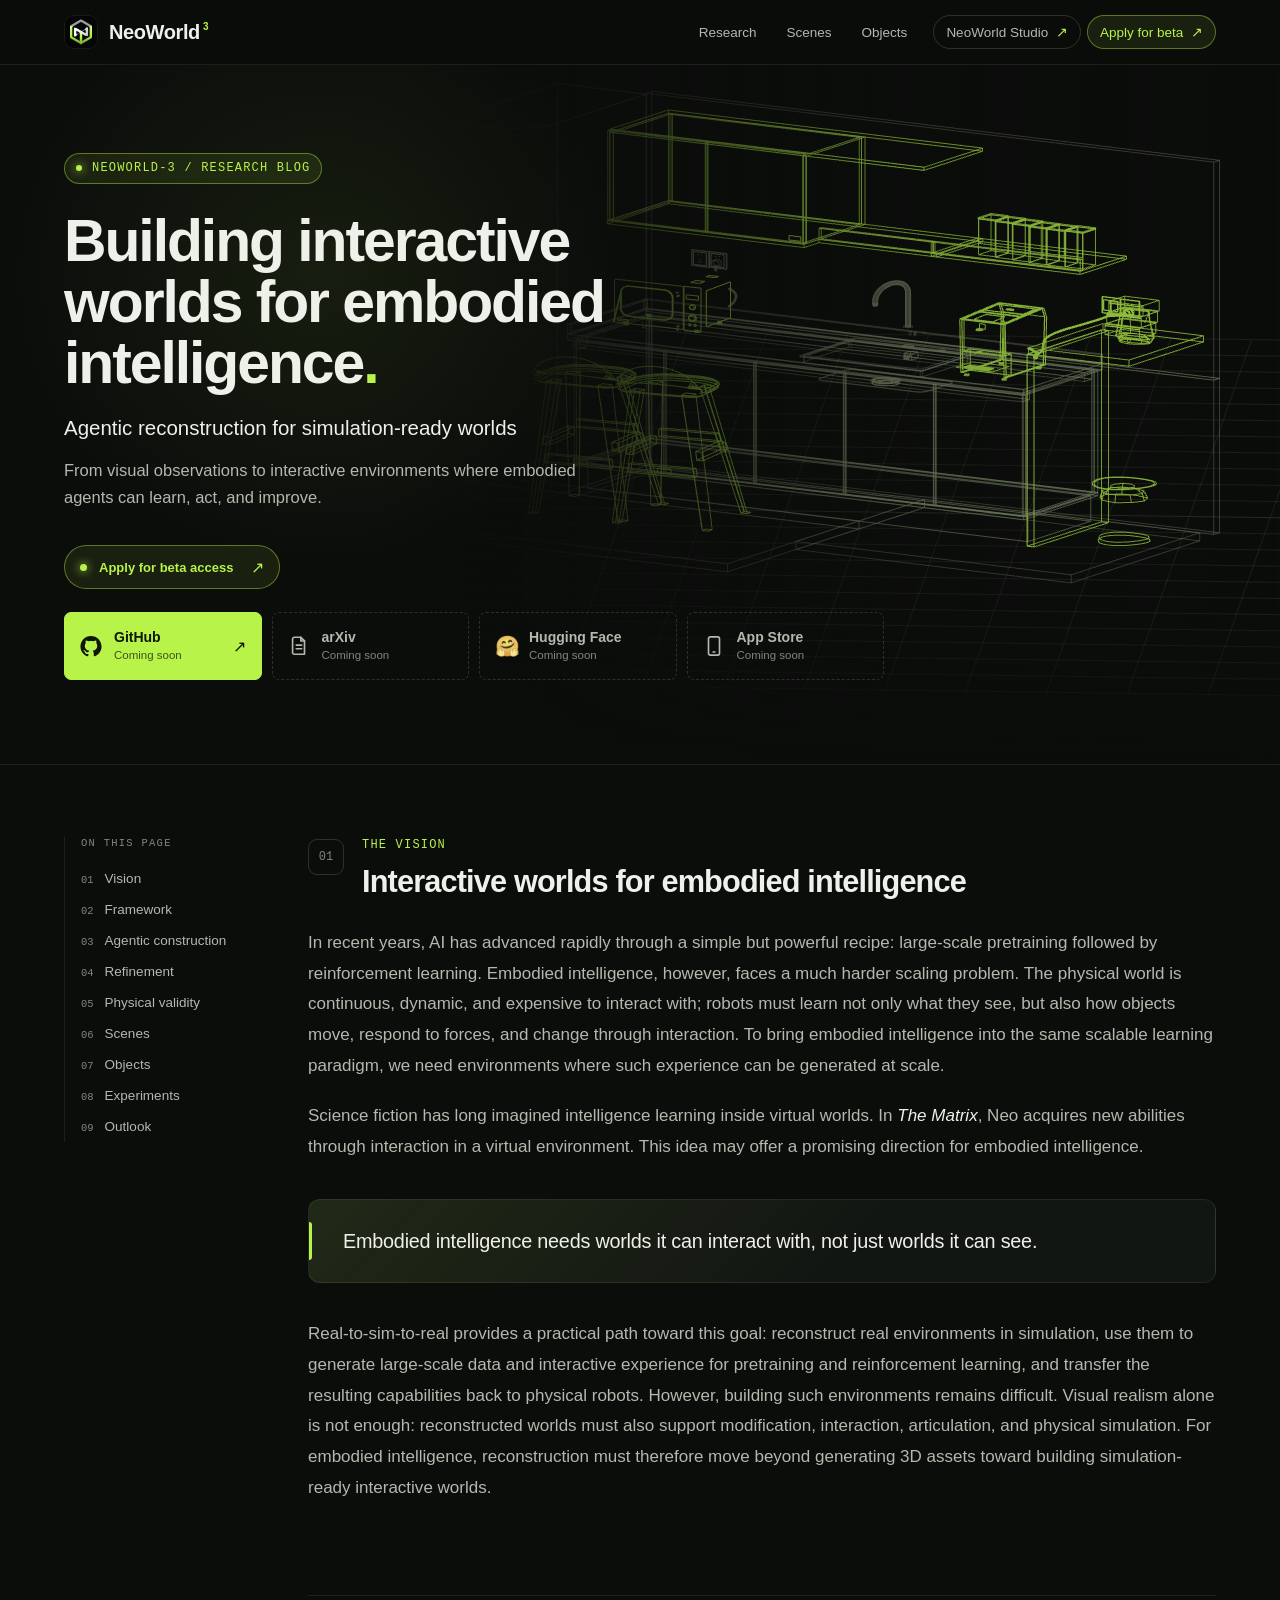
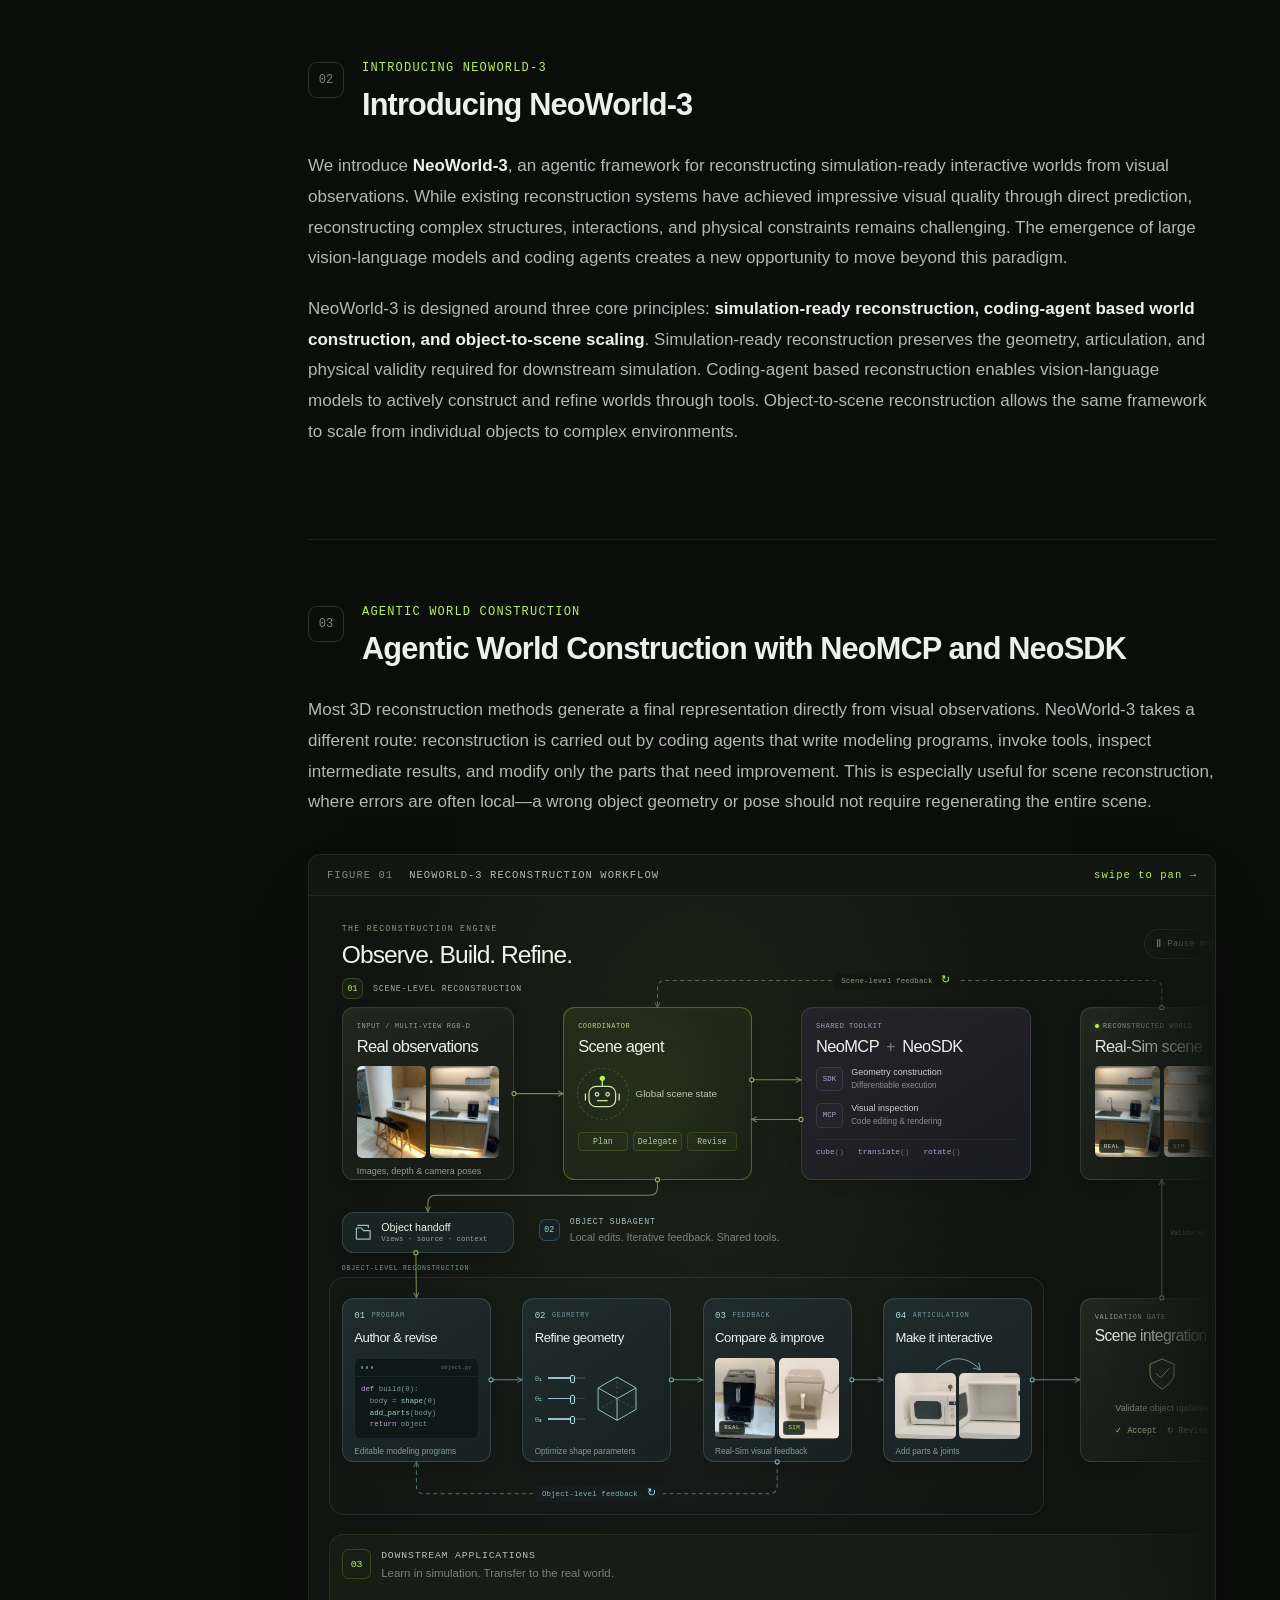
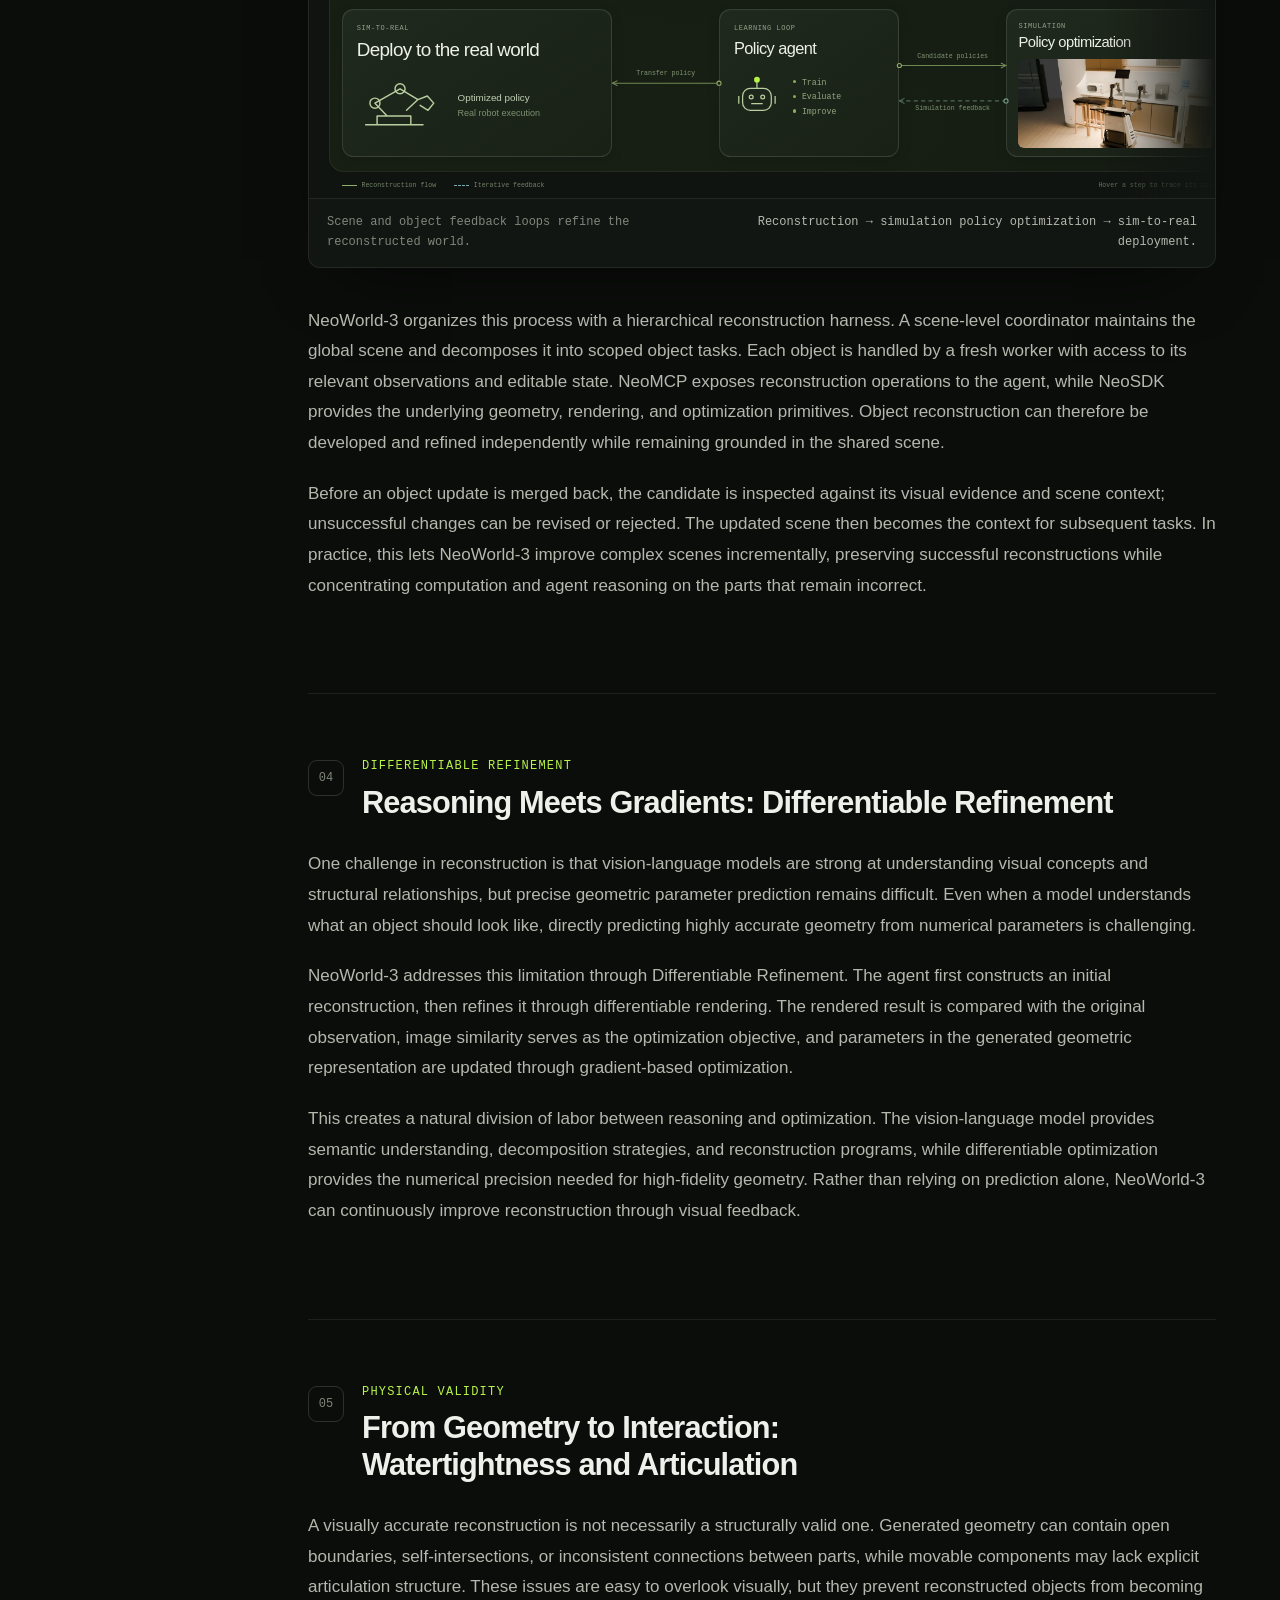
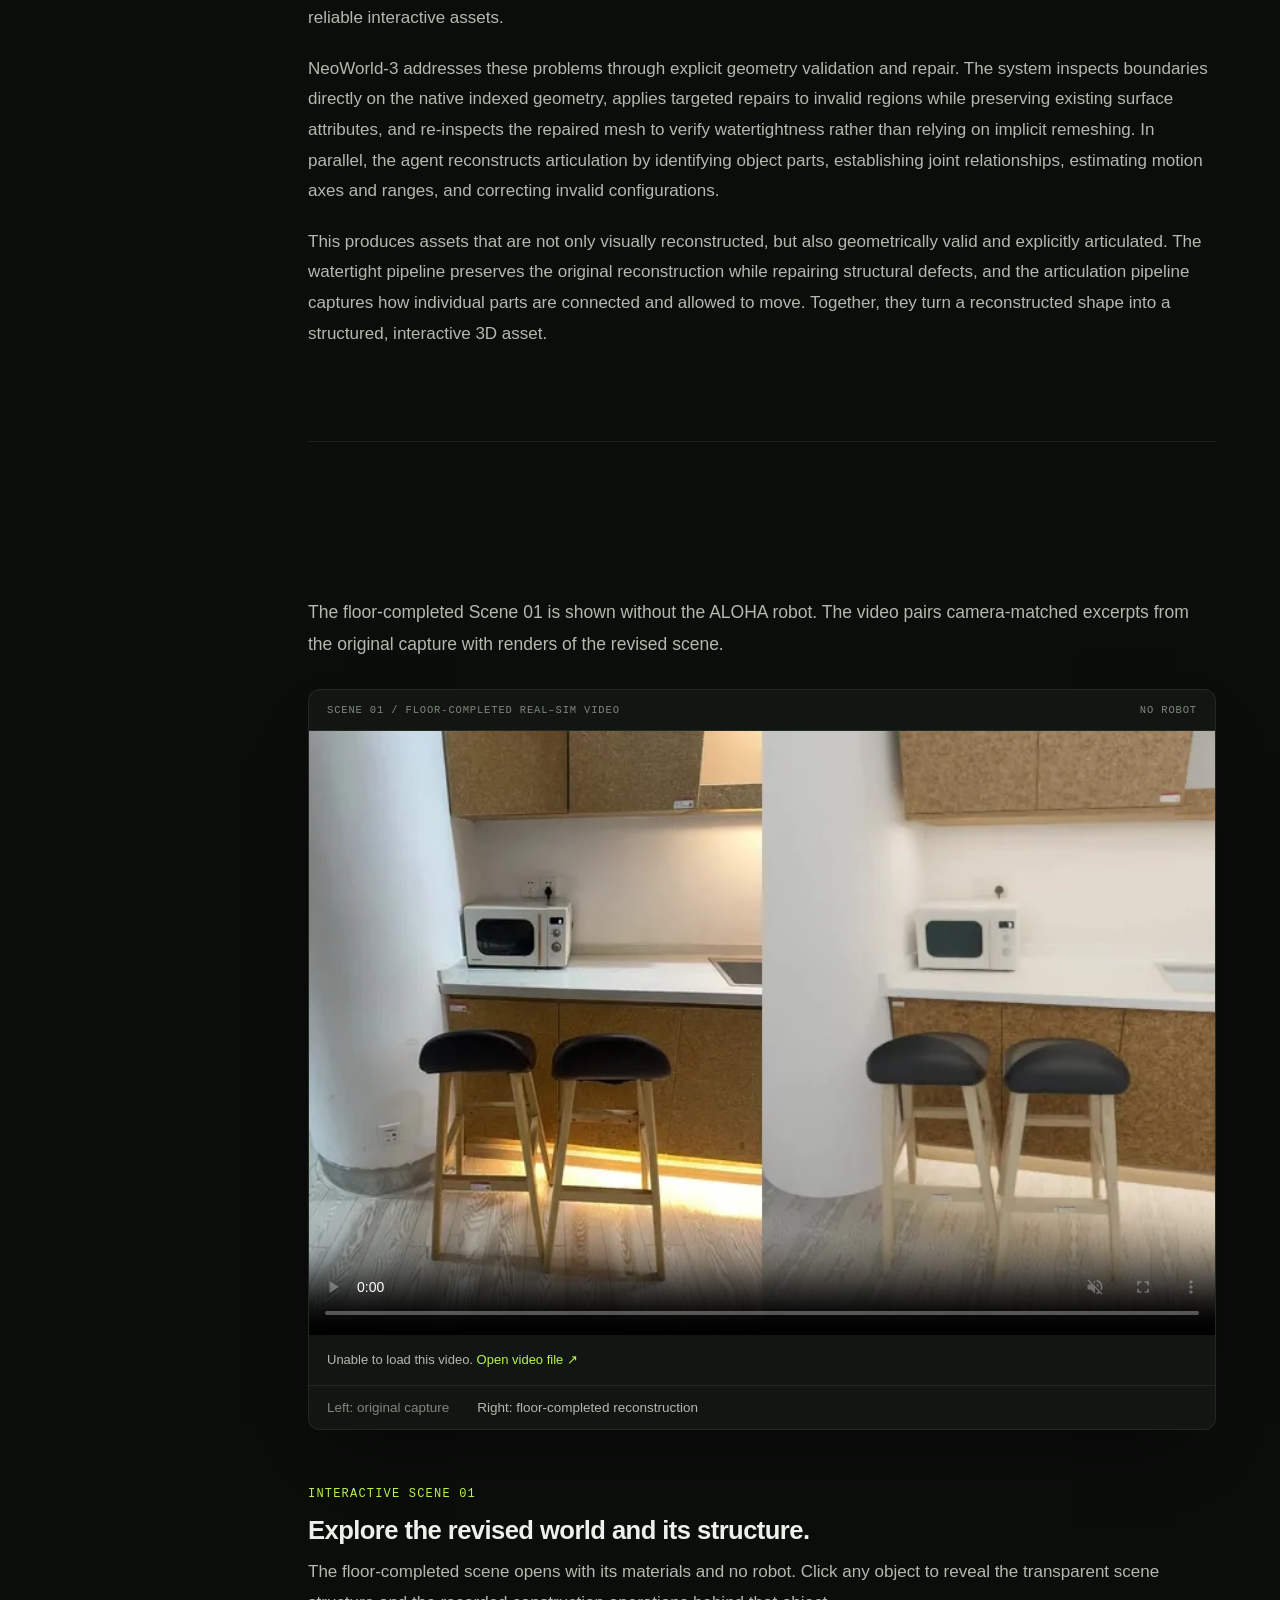
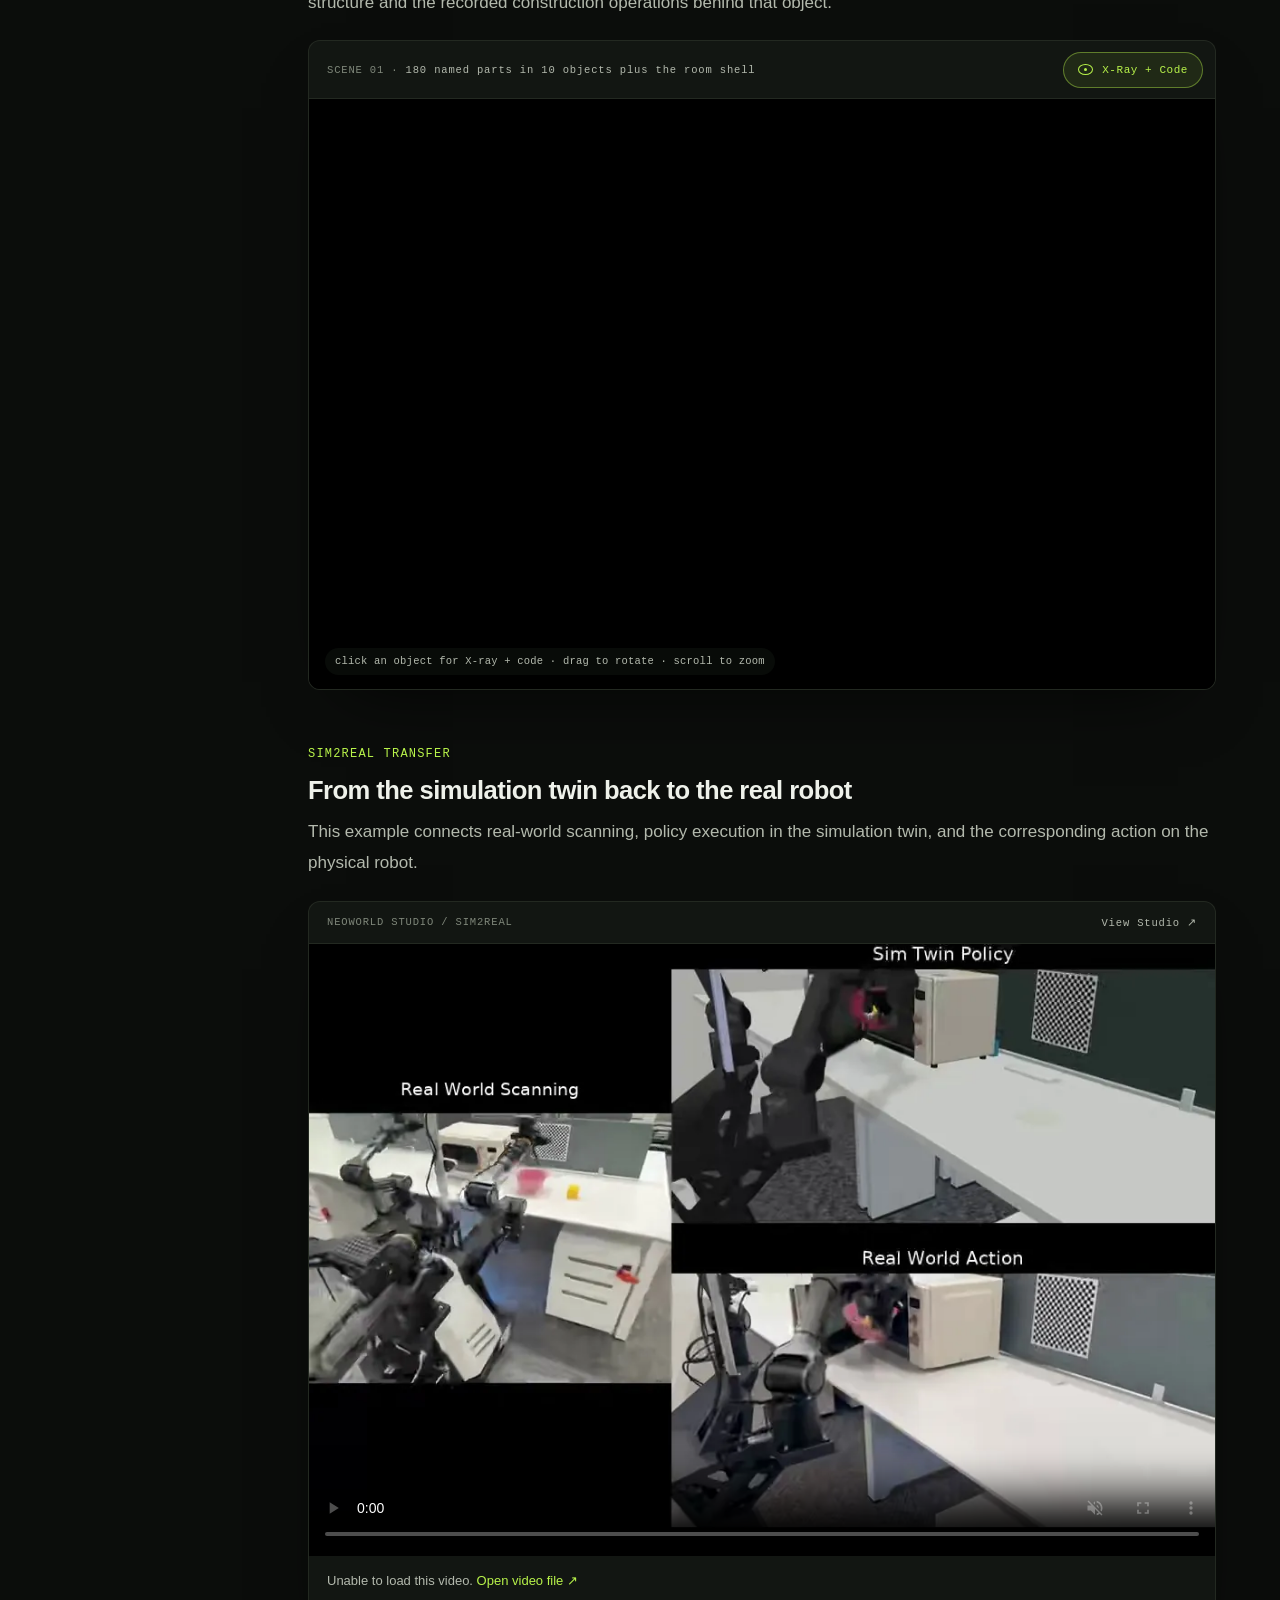
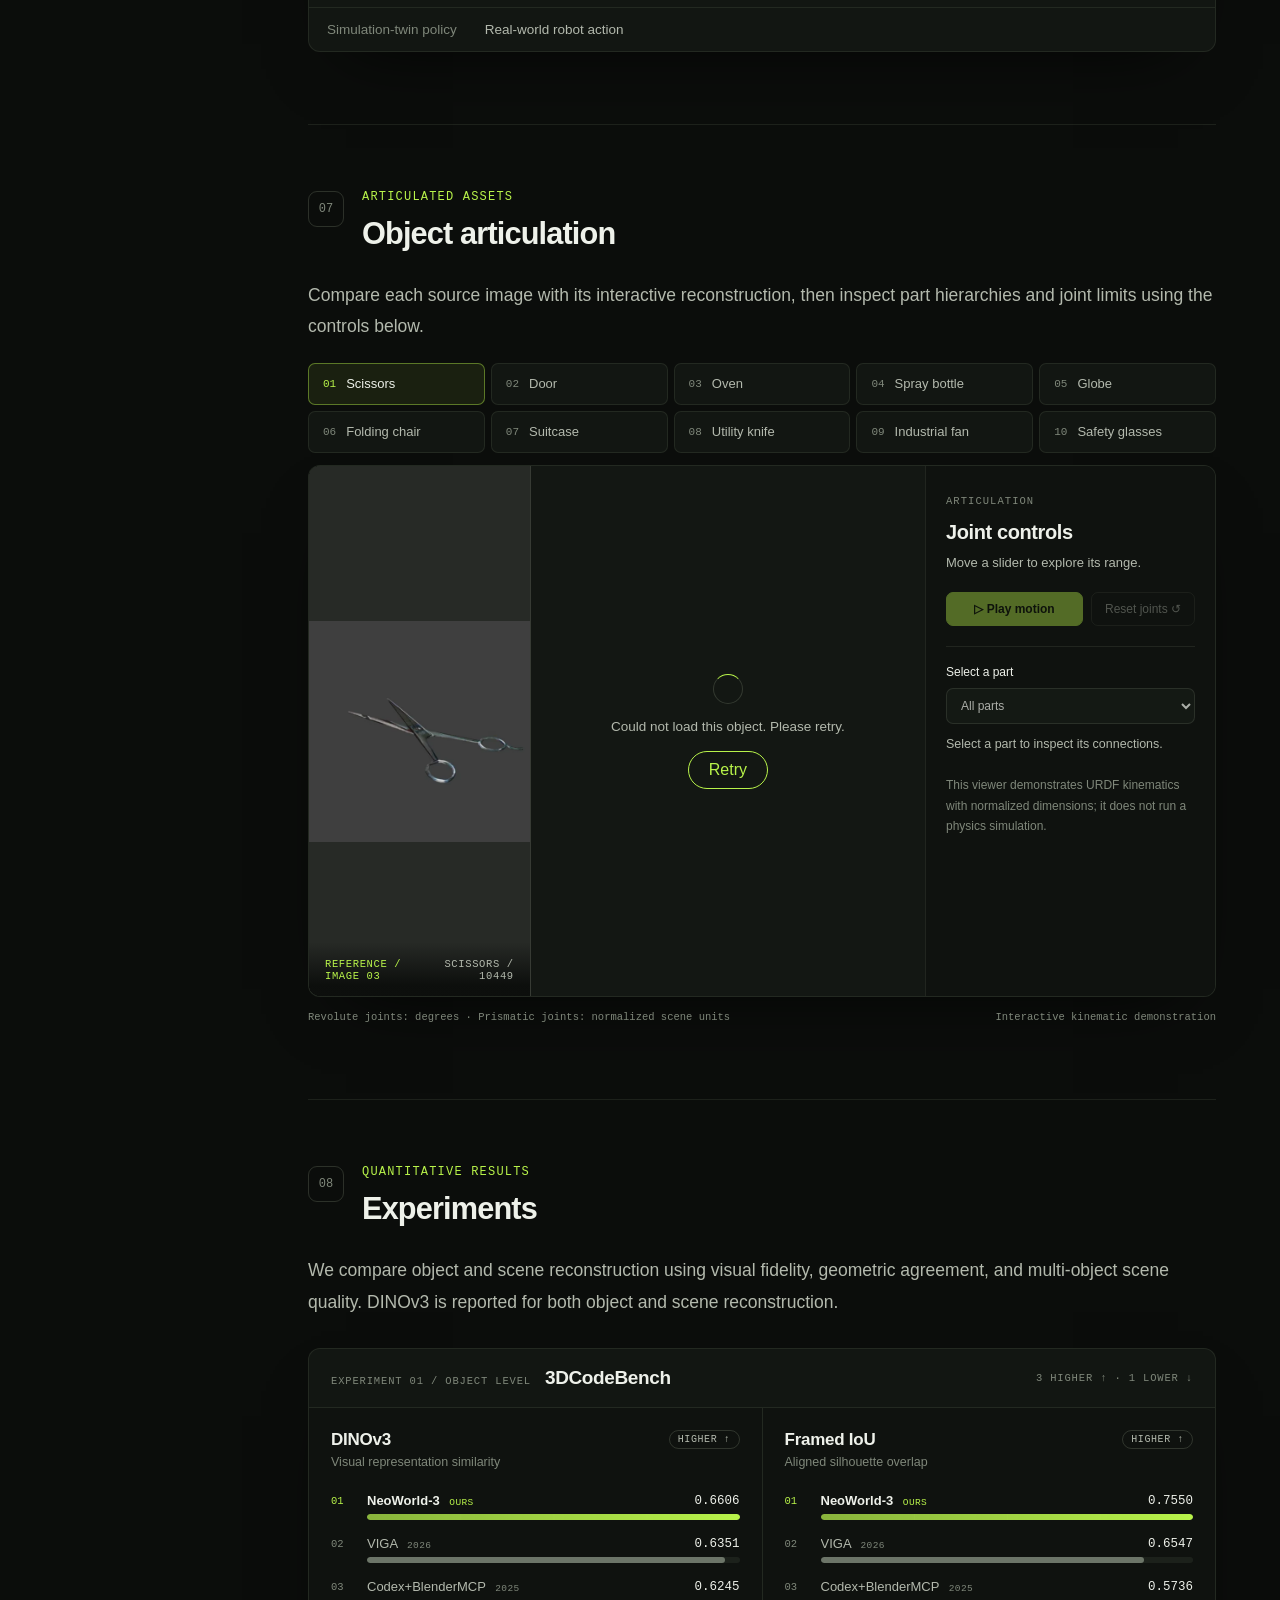
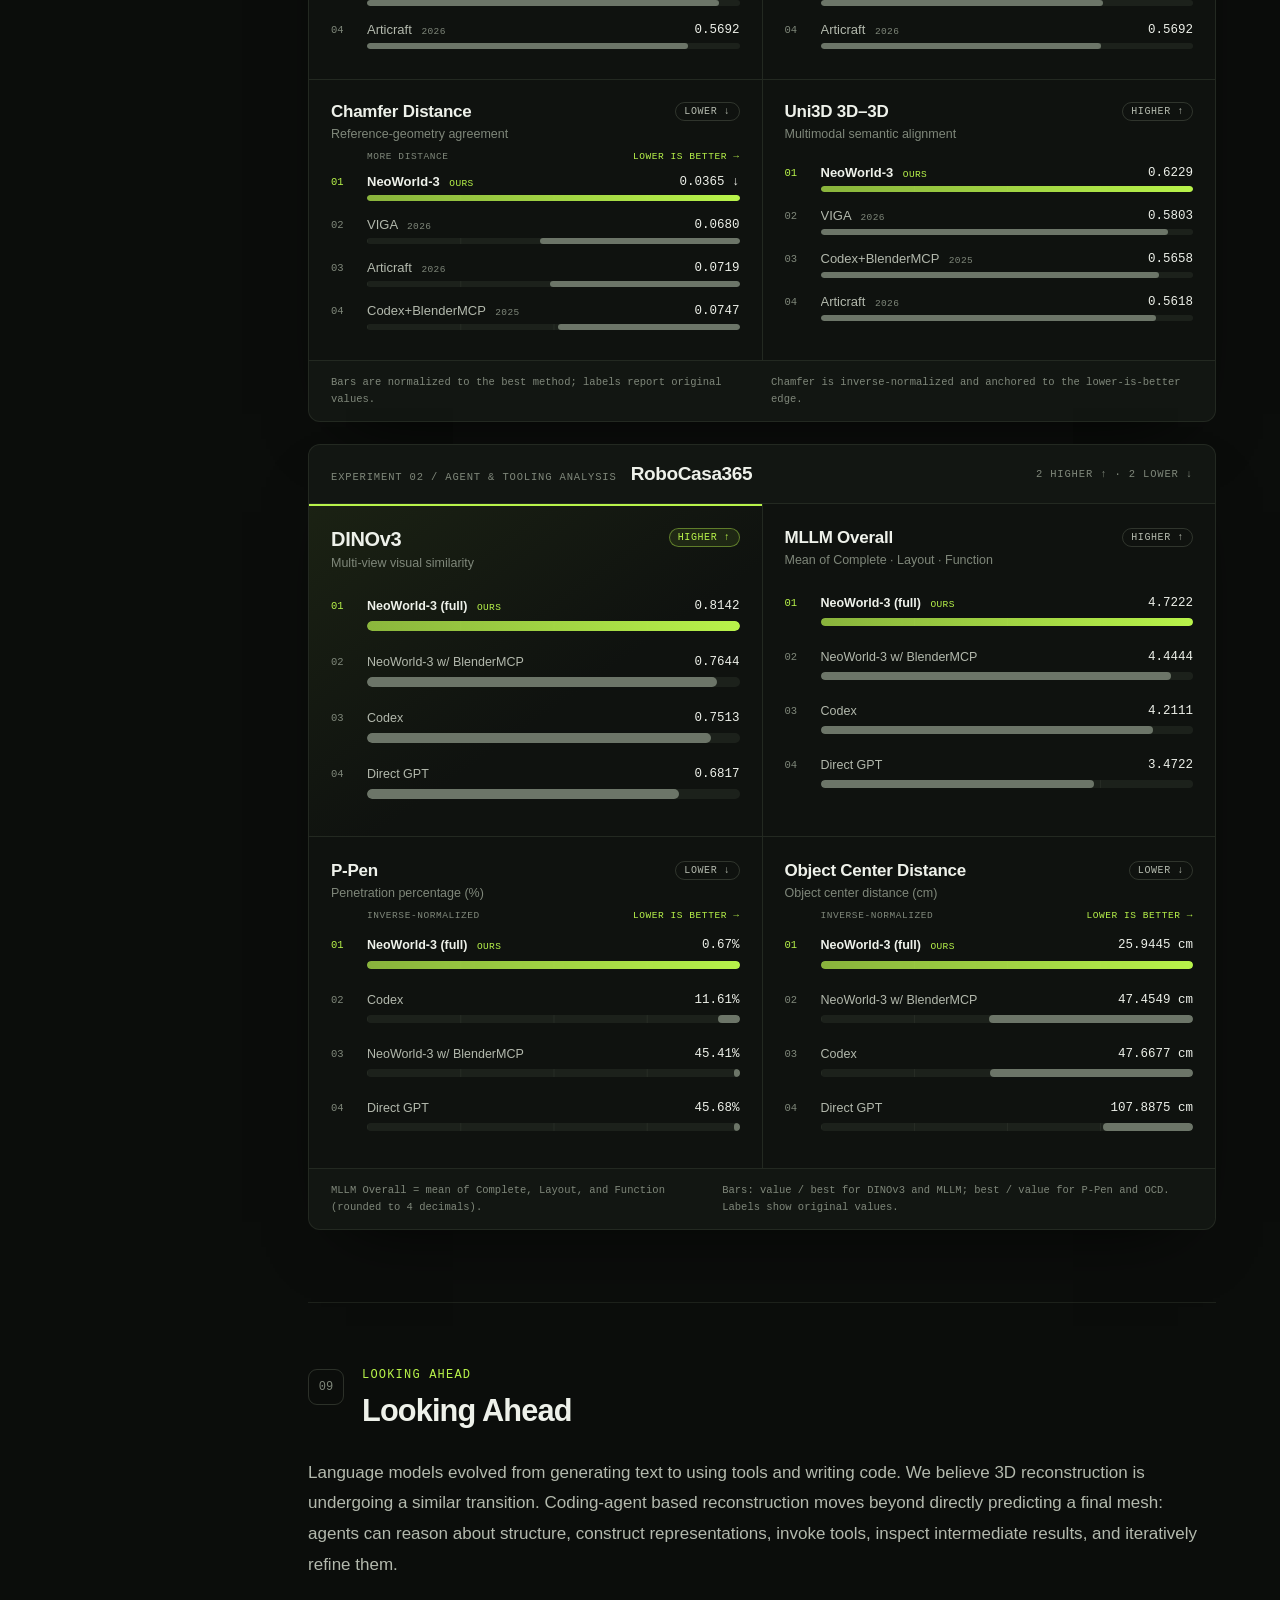
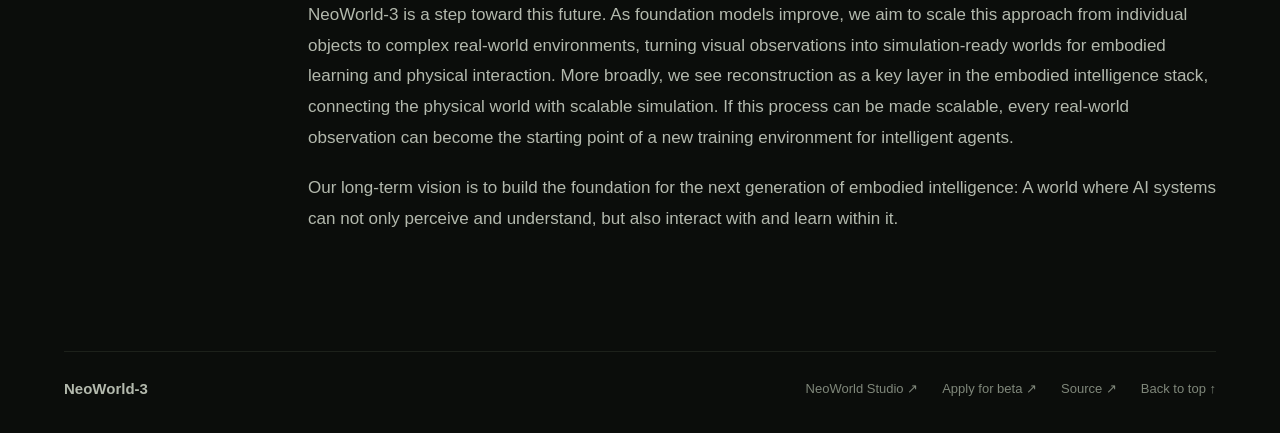
==== commit 3d2b40e4: "Update blog scene, workflow, experiments, and access links" ====
--- a/preview-v2/index.html
+++ b/preview-v2/index.html
@@ -14,18 +14,21 @@
   <link rel="preload" href="optimized/scene-wireframe.nwf2.gz" as="fetch" crossorigin>
   <link rel="preload" href="../assets/fusion-pixel-latin-subset.woff2" as="font" type="font/woff2" crossorigin>
   <link rel="stylesheet" href="viewer.css?v=v2-1">
-  <link rel="stylesheet" href="style.css?v=v2-3">
+  <link rel="stylesheet" href="style.css?v=v2-8">
+  <link rel="stylesheet" href="workflow.css?v=1">
   <script defer src="scene-hero.js?v=v2-1"></script>
   <script defer src="lazy-media.js?v=v2-1"></script>
-  <script defer src="app.js?v=v2-1"></script>
-  <script defer src="scene-video.js?v=v2-2"></script>
-  <script defer src="scene-explorer.js?v=v2-1"></script>
+  <script defer src="site-links.js?v=1"></script>
+  <script defer src="app.js?v=v2-3"></script>
+  <script defer src="workflow.js?v=1"></script>
+  <script defer src="scene-video.js?v=v2-3"></script>
+  <script defer src="scene-explorer.js?v=v2-2"></script>
 </head>
 <body>
   <a class="skip-link" href="#research">Skip to article</a>
   <header class="nav"><div class="nav-inner">
     <a class="brand" href="#top" aria-label="NeoWorld home"><img class="brand-mark" src="brand/neoworld-nw-small.svg?v=final-green-6" alt=""><span>NeoWorld<span class="brand-dot">3</span></span></a>
-    <nav aria-label="Main navigation"><a href="#research">Research</a><a href="#scene-demo">Scenes</a><a href="#interactive">Objects</a><a class="studio-link" href="https://neoworldproject.github.io/Studio/?lang=en" target="_blank" rel="noopener">NeoWorld Studio <span>↗</span></a></nav>
+    <nav aria-label="Main navigation"><a href="#research">Research</a><a href="#scene-demo">Scenes</a><a href="#interactive">Objects</a><a class="studio-link" data-external-link="studio" href="https://47.116.163.26:28871/login" target="_blank" rel="noopener noreferrer">NeoWorld Studio <span>↗</span></a><a class="beta-nav-link" data-external-link="beta" href="http://139.224.165.34/" target="_blank" rel="noopener noreferrer">Apply for beta <span>↗</span></a></nav>
   </div><div class="read-progress" aria-hidden="true"><i></i></div></header>
   <main id="top">
     <section class="hero" aria-labelledby="blog-title">
@@ -35,7 +38,8 @@
         <h1 id="blog-title"><span class="title-line" style="--i:0"><span>Building interactive</span></span><span class="title-line" style="--i:1"><span>worlds for embodied</span></span><span class="title-line" style="--i:2"><span>intelligence<span class="period">.</span></span></span></h1>
         <p class="cover-subtitle reveal" style="--i:1">Agentic reconstruction for simulation-ready worlds</p>
         <p class="cover-summary reveal" style="--i:2">From visual observations to interactive environments where embodied agents can learn, act, and improve.</p>
-        <div class="project-links reveal" style="--i:3" aria-label="Project resources">
+        <a class="beta-access-link reveal" style="--i:3" data-external-link="beta" href="http://139.224.165.34/" target="_blank" rel="noopener noreferrer"><span class="beta-access-dot" aria-hidden="true"></span><span>Apply for beta access</span><span aria-hidden="true">↗</span></a>
+        <div class="project-links reveal" style="--i:4" aria-label="Project resources">
           <a class="resource-card resource-card-github" href="https://github.com/NeoWorldProject/NeoWorldStudio" target="_blank" rel="noopener noreferrer" aria-label="GitHub repository, release coming soon">
             <svg class="resource-icon" viewBox="0 0 24 24" fill="currentColor" aria-hidden="true"><path d="M10.226 17.284c-2.965-.36-5.054-2.493-5.054-5.256 0-1.123.404-2.336 1.078-3.144-.292-.741-.247-2.314.09-2.965.898-.112 2.111.36 2.83 1.01.853-.269 1.752-.404 2.853-.404 1.1 0 1.999.135 2.807.382.696-.629 1.932-1.1 2.83-.988.315.606.36 2.179.067 2.942.72.854 1.101 2 1.101 3.167 0 2.763-2.089 4.852-5.098 5.234.763.494 1.28 1.572 1.28 2.807v2.336c0 .674.561 1.056 1.235.786 4.066-1.55 7.255-5.615 7.255-10.646C23.5 6.188 18.334 1 11.978 1 5.62 1 .5 6.188.5 12.545c0 4.986 3.167 9.12 7.435 10.669.606.225 1.19-.18 1.19-.786V20.63a2.9 2.9 0 0 1-1.078.224c-1.483 0-2.359-.808-2.987-2.313-.247-.607-.517-.966-1.034-1.033-.27-.023-.359-.135-.359-.27 0-.27.45-.471.898-.471.652 0 1.213.404 1.797 1.235.45.651.921.943 1.483.943.561 0 .92-.202 1.437-.719.382-.381.674-.718.944-.943"/></svg>
             <span class="resource-copy"><strong>GitHub</strong><small>Coming soon</small></span><span class="resource-arrow" aria-hidden="true">↗</span>
@@ -56,7 +60,7 @@
       </div>
     </section>
     <div class="article-grid">
-      <aside class="article-toc"><nav aria-label="Article contents"><p>ON THIS PAGE</p><a href="#research">01 <span>Vision</span></a><a href="#framework">02 <span>Framework</span></a><a href="#agentic-architecture">03 <span>Agentic construction</span></a><a href="#refinement">04 <span>Refinement</span></a><a href="#simulation-ready">05 <span>Physical validity</span></a><a href="#scene-demo">06 <span>Scenes</span></a><a href="#interactive">07 <span>Objects</span></a><a href="#benchmarks">08 <span>Benchmarks</span></a><a href="#outlook">09 <span>Outlook</span></a></nav></aside>
+      <aside class="article-toc"><nav aria-label="Article contents"><p>ON THIS PAGE</p><a href="#research">01 <span>Vision</span></a><a href="#framework">02 <span>Framework</span></a><a href="#agentic-architecture">03 <span>Agentic construction</span></a><a href="#refinement">04 <span>Refinement</span></a><a href="#simulation-ready">05 <span>Physical validity</span></a><a href="#scene-demo">06 <span>Scenes</span></a><a href="#interactive">07 <span>Objects</span></a><a href="#benchmarks">08 <span>Experiments</span></a><a href="#outlook">09 <span>Outlook</span></a></nav></aside>
       <article class="article-body" aria-label="NeoWorld-3 research blog">
         <section class="article-section" id="research" aria-labelledby="research-heading">
           <div class="section-heading" data-reveal><span class="section-number">01</span><div><p class="eyebrow">THE VISION</p><h2 id="research-heading">Interactive worlds for embodied intelligence</h2></div></div>
@@ -76,107 +80,71 @@
           <figure class="architecture-figure" data-reveal aria-labelledby="architecture-figure-caption">
             <div class="architecture-figure-head"><span>FIGURE 01</span><strong>NEOWORLD-3 RECONSTRUCTION WORKFLOW</strong><em class="architecture-pan-hint" aria-hidden="true">swipe to pan →</em></div>
             <div class="architecture-canvas">
-              <div class="workflow-board" role="img" aria-label="NeoWorld-3 scene reconstruction workflow from real observations through scene and object agents, matched-view feedback, parent integration, and optional articulation">
-                <div class="scene-method-diagram">
-                  <section class="scene-method-card scene-method-observations">
-                    <h3><img class="scene-method-icon" src="optimized/icons/camera.webp" width="96" height="96" decoding="async" loading="lazy" alt=""> Real observations</h3>
-                    <div class="scene-method-photo-pair scene-method-photo-pair-observations">
-                      <img src="../assets/architecture/scene-method/observation-wide.webp" alt="Real kitchen observation with stools and a microwave" loading="lazy" decoding="async">
-                      <img src="../assets/architecture/scene-method/observation-detail.webp" alt="Real kitchen observation with a sink and coffee machine" loading="lazy" decoding="async">
-                    </div>
-                    <p>Multi-view RGB-D + cameras</p>
-                  </section>
-
-                  <section class="scene-method-card scene-method-handoff">
-                    <h3><img class="scene-method-icon" src="optimized/icons/target.webp" width="96" height="96" decoding="async" loading="lazy" alt=""> Object handoff</h3>
-                    <div class="scene-method-handoff-visual">
-                      <img src="../assets/architecture/scene-method/handoff-real.webp" alt="Real coffee machine crop" loading="lazy" decoding="async">
-                      <span aria-hidden="true">+</span>
-                      <img src="../assets/architecture/scene-method/handoff-sim.webp" alt="Reconstructed coffee machine crop" loading="lazy" decoding="async">
-                    </div>
-                    <p>Views · source · context</p>
-                    <small>Bound object evidence<br>Fixed cameras + neighbors</small>
-                  </section>
-
-                  <section class="scene-method-reconstruction">
-                    <h3 class="scene-method-title"><img class="scene-method-icon" src="optimized/icons/gear.webp" width="96" height="96" decoding="async" loading="lazy" alt=""> Real-to-sim reconstruction</h3>
-                    <div class="scene-method-top-row">
-                      <article class="scene-method-card scene-method-agent">
-                        <h4><img class="scene-method-icon" src="optimized/icons/robot.webp" width="96" height="96" decoding="async" loading="lazy" alt=""> Scene agent</h4>
-                        <p>Observe, measure, and author</p>
-                        <small>Revises the scene program</small>
-                      </article>
-
-                      <article class="scene-method-card scene-method-tools">
-                        <h4><img class="scene-method-icon" src="optimized/icons/wrench.webp" width="96" height="96" decoding="async" loading="lazy" alt=""> NeoMCP + NeoSDK</h4>
-                        <div class="scene-method-tools-body"><code>cube()<br>translate()<br>rotate()</code><p><strong>Read · edit · measure · refine</strong><br>Tensor-twin parameter search<br>Blender materialization + checks</p></div>
-                        <small>Harness: evidence, budgets, and admission</small>
-                      </article>
-
-                      <article class="scene-method-card scene-method-output">
-                        <h4><img class="scene-method-icon" src="optimized/icons/database.webp" width="96" height="96" decoding="async" loading="lazy" alt=""> Real-Sim scene</h4>
-                        <div class="scene-method-labeled-pair"><span>Real</span><span>Sim</span><img src="../assets/architecture/scene-method/scene-real.webp" alt="Real kitchen scene" loading="lazy" decoding="async"><img src="../assets/architecture/scene-method/scene-sim.webp" alt="Reconstructed kitchen scene" loading="lazy" decoding="async"></div>
-                        <small>Editable reconstructed scene</small>
-                      </article>
-                    </div>
-
-                    <div class="scene-method-specialists">
-                      <div class="scene-method-specialists-head"><h4>Optional object specialists</h4><span>Bounded object episodes</span></div>
-                      <div class="scene-method-specialist-grid">
-                        <article class="scene-method-card scene-method-program">
-                          <h5>Author/revise program</h5>
-                          <svg class="scene-method-program-tree" viewBox="0 0 120 64" aria-hidden="true"><path d="M60 9V28M24 50V39H96V50M60 28V50"/><rect x="51" y="3" width="18" height="18" rx="2"/><rect x="15" y="48" width="18" height="13" rx="2"/><rect x="51" y="48" width="18" height="13" rx="2"/><rect x="87" y="48" width="18" height="13" rx="2"/></svg>
-                          <small>Editable source + parts</small>
-                        </article>
-                        <article class="scene-method-card scene-method-refine">
-                          <h5>Refine object geometry</h5>
-                          <div class="scene-method-labeled-pair"><span>Real</span><span>Sim</span><img src="../assets/architecture/scene-method/object-real.webp" alt="Real coffee machine" loading="lazy" decoding="async"><img src="../assets/architecture/scene-method/object-sim.webp" alt="Reconstructed coffee machine" loading="lazy" decoding="async"></div>
-                          <small>Fit against bound observations</small>
-                        </article>
-                        <article class="scene-method-card scene-method-feedback">
-                          <h5>Real-Sim feedback</h5>
-                          <div class="scene-method-labeled-pair"><span>Real</span><span>Sim</span><img src="../assets/architecture/scene-method/feedback-real.webp" alt="Real stools at the matched camera" loading="lazy" decoding="async"><img src="../assets/architecture/scene-method/feedback-sim.webp" alt="Reconstructed stools at the matched camera" loading="lazy" decoding="async"></div>
-                          <small>Compare at matched cameras</small>
-                        </article>
-                        <article class="scene-method-card scene-method-integration">
-                          <h5>Parent integration</h5>
-                          <div class="scene-method-integration-icons"><img src="optimized/icons/checklist.webp" width="96" height="96" decoding="async" loading="lazy" alt=""><img src="optimized/icons/layers.webp" width="96" height="96" decoding="async" loading="lazy" alt=""></div>
-                          <small>Stage returned source<br>Check geometry and ownership<br>Retain or reject</small>
-                        </article>
-                      </div>
-                      <p>Each worker edits its assigned object.<br>Cameras and neighboring objects stay fixed.</p>
-                    </div>
-                  </section>
-
-                  <section class="scene-method-articulation">
-                    <div class="scene-method-articulation-copy">
-                      <h3><img class="scene-method-icon" src="optimized/icons/physics-arm.webp" width="96" height="96" decoding="async" loading="lazy" alt=""> Optional articulation</h3>
-                      <div class="scene-method-articulation-flow"><span>Declared bodies / joints</span><b aria-hidden="true">→</b><span>Geometric sweep</span><b aria-hidden="true">→</b><span>Visual URDF + playback</span></div>
-                      <p>Declared motion keeps unresolved axes and limits explicit.</p>
-                    </div>
-                    <img class="scene-method-robot-scene" src="../assets/architecture/scene-method/robot-scene.webp" alt="Robot placed in the reconstructed kitchen scene" loading="lazy" decoding="async">
-                    <div class="scene-method-robot-copy"><strong>Robot in reconstructed scene</strong><span>Static placement visualization</span></div>
-                  </section>
-
-                  <svg class="scene-method-links" viewBox="0 0 1180 780" aria-hidden="true">
-                    <defs><marker id="scene-method-arrowhead" viewBox="0 0 10 10" refX="8" refY="5" markerWidth="7" markerHeight="7" orient="auto-start-reverse"><path d="M0 0L10 5L0 10Z"/></marker></defs>
-                    <path d="M223 164H259"/>
-                    <path d="M449 163H461"/>
-                    <path d="M892 163H904"/>
-                    <path d="M350 247V253H231V280H120V305"/>
-                    <path d="M223 417H259"/>
-                    <path d="M464 403H474"/>
-                    <path d="M698 403H708"/>
-                    <path d="M932 403H942"/>
-                    <path d="M1039 291V252"/>
-                    <path class="scene-method-link-feedback" d="M820 466V493H366V466"/>
-                    <path class="scene-method-link-feedback" d="M1025 71V25H354V71"/>
-                    <path class="scene-method-link-feedback" d="M1090 252H1168V548H826V566"/>
-                  </svg>
-                </div>
+              <div class="workflow-board nw-workflow" role="group" aria-label="NeoWorld reconstruction workflow">
+                <div class="nw-board-heading"><div><span class="nw-eyebrow">THE RECONSTRUCTION ENGINE</span><h3>Observe. Build. Refine.</h3></div><button class="nw-motion-toggle" type="button" aria-pressed="false"><span aria-hidden="true">Ⅱ</span> Pause motion</button></div>
+                <div class="nw-phase nw-phase-scene"><span>01</span> SCENE-LEVEL RECONSTRUCTION</div>
+                <div class="nw-loop-label nw-scene-loop-label">Scene-level feedback <span>↻</span></div>
+
+                <section class="nw-node nw-observations" id="nw-observations" tabindex="0" style="--order:0">
+                  <div class="nw-node-kicker">INPUT / MULTI-VIEW RGB-D</div><h4>Real observations</h4>
+                  <div class="nw-observation-pair method-v2-photo"><img src="../assets/architecture/scene-method/observation-wide.webp" alt="Real kitchen: microwave and stools" loading="lazy" decoding="async"><img src="../assets/architecture/scene-method/observation-detail.webp" alt="Real kitchen: sink and coffee machine" loading="lazy" decoding="async"></div>
+                  <p>Images, depth &amp; camera poses</p>
+                </section>
+                <section class="nw-node nw-agent" id="nw-agent" tabindex="0" style="--order:1">
+                  <div class="nw-node-kicker">COORDINATOR</div><h4>Scene agent</h4>
+                  <div class="nw-agent-visual"><div class="nw-agent-orbit"></div><svg viewBox="0 0 48 48" fill="none" aria-hidden="true"><rect x="9" y="15" width="30" height="23" rx="8"/><path d="M24 15V8M5 23v8m38-8v8M18 31h12"/><circle cx="18" cy="24" r="2"/><circle cx="30" cy="24" r="2"/><circle class="nw-agent-beacon" cx="24" cy="6" r="3"/></svg><span>Global scene state</span></div>
+                  <div class="nw-tags"><span>Plan</span><span>Delegate</span><span>Revise</span></div>
+                </section>
+                <section class="nw-node nw-tools" id="nw-tools" tabindex="0" style="--order:2">
+                  <div class="nw-node-kicker">SHARED TOOLKIT</div><h4>NeoMCP <span>+</span> NeoSDK</h4>
+                  <div class="nw-tool-row"><b>SDK</b><p>Geometry construction<span>Differentiable execution</span></p></div>
+                  <div class="nw-tool-row"><b>MCP</b><p>Visual inspection<span>Code editing &amp; rendering</span></p></div>
+                  <code><span>cube</span>() &nbsp; <span>translate</span>() &nbsp; <span>rotate</span>()</code>
+                </section>
+                <section class="nw-node nw-scene" id="nw-scene" tabindex="0" style="--order:8">
+                  <div class="nw-node-kicker"><i></i> RECONSTRUCTED WORLD</div><h4>Real-Sim scene</h4>
+                  <div class="nw-photo-pair method-v2-photo"><div><img src="../assets/architecture/scene-method/scene-real.webp" alt="Real kitchen scene" loading="lazy" decoding="async"><span>REAL</span></div><div><img src="../assets/architecture/scene-method/scene-sim.webp" alt="Reconstructed kitchen scene" loading="lazy" decoding="async"><span>SIM</span></div></div>
+                </section>
+
+                <div class="nw-worker-panel" aria-hidden="true"></div>
+                <section class="nw-node nw-handoff" id="nw-handoff" tabindex="0" style="--order:3"><svg viewBox="0 0 24 24" aria-hidden="true"><path d="M4 7h6l2 3h8v10H4zM5 4h13v3"/></svg><div><h4>Object handoff</h4><p>Views · source · context</p></div></section>
+                <div class="nw-phase nw-phase-object"><span>02</span><div>OBJECT SUBAGENT<small>Local edits. Iterative feedback. Shared tools.</small></div></div>
+                <span class="nw-stage-caption">OBJECT-LEVEL RECONSTRUCTION</span>
+                <article class="nw-node nw-program" id="nw-program" tabindex="0" style="--order:4">
+                  <div class="nw-step">01 <span>PROGRAM</span></div><h4>Author &amp; revise</h4>
+                  <div class="nw-code-visual"><div><i></i><i></i><i></i><span>object.py</span></div><code><em>def</em> build(θ):<br>&nbsp; body = <b>shape</b>(θ)<br>&nbsp; <b>add_parts</b>(body)<br>&nbsp; <em>return</em> object</code></div><p>Editable modeling programs</p>
+                </article>
+                <article class="nw-node nw-refine" id="nw-refine" tabindex="0" style="--order:5">
+                  <div class="nw-step">02 <span>GEOMETRY</span></div><h4>Refine geometry</h4>
+                  <div class="nw-geometry-visual"><div class="nw-sliders"><span>θ₁ <i></i></span><span>θ₂ <i></i></span><span>θ₃ <i></i></span></div><svg viewBox="0 0 80 80" aria-hidden="true"><path d="M40 8 68 24v32L40 72 12 56V24Z M12 24l28 16 28-16 M40 40v32"/><path class="nw-cube-hidden" d="M40 8v32M12 56l28-16 28 16"/></svg></div><p>Optimize shape parameters</p>
+                </article>
+                <article class="nw-node nw-feedback" id="nw-feedback" tabindex="0" style="--order:6">
+                  <div class="nw-step">03 <span>FEEDBACK</span></div><h4>Compare &amp; improve</h4>
+                  <div class="nw-photo-pair method-v2-photo"><div><img src="../assets/architecture/scene-method/object-real.webp" alt="Real coffee machine" loading="lazy" decoding="async"><span>REAL</span></div><div><img src="../assets/architecture/scene-method/object-sim.webp" alt="Reconstructed coffee machine" loading="lazy" decoding="async"><span>SIM</span></div></div><p>Real-Sim visual feedback</p>
+                </article>
+                <article class="nw-node nw-articulation" id="nw-articulation" tabindex="0" style="--order:7">
+                  <div class="nw-step">04 <span>ARTICULATION</span></div><h4>Make it interactive</h4>
+                  <div class="nw-joint-pair method-v2-photo"><img src="../assets/architecture/scene-method/articulation-closed.webp" alt="Microwave with door closed" loading="lazy" decoding="async"><img src="../assets/architecture/scene-method/articulation-open.webp" alt="Microwave with door open" loading="lazy" decoding="async"><svg viewBox="0 0 64 24" aria-hidden="true"><path d="M5 18Q32-9 59 18m-9-2 9 2-2-9"/></svg></div><p>Add parts &amp; joints</p>
+                </article>
+                <section class="nw-node nw-integration" id="nw-integration" tabindex="0" style="--order:8">
+                  <div class="nw-node-kicker">VALIDATION GATE</div><h4>Scene integration</h4><div class="nw-validation-icon"><svg viewBox="0 0 48 48" aria-hidden="true"><path d="m24 4 16 7v12c0 10-10 17-16 21C18 40 8 33 8 23V11Z"/><path d="m16 23 6 6 12-13"/></svg></div><p>Validate object updates</p><div class="nw-verdict"><span>✓ Accept</span><span>↻ Revise</span></div>
+                </section>
+                <span class="nw-loop-label nw-object-loop-label">Object-level feedback <span>↻</span></span>
+                <span class="nw-integration-label">Validated updates</span>
+
+                <div class="nw-downstream-panel" aria-hidden="true"></div>
+                <div class="nw-phase nw-phase-downstream"><span>03</span><div>DOWNSTREAM APPLICATIONS<small>Learn in simulation. Transfer to the real world.</small></div></div>
+                <section class="nw-node nw-deploy" id="nw-deploy" tabindex="0" style="--order:11">
+                  <div class="nw-node-kicker">SIM-TO-REAL</div><h4>Deploy to the real world</h4><div class="nw-deploy-visual"><svg viewBox="0 0 120 75" aria-hidden="true"><path d="M12 65h80M28 65V53h47v12M42 53 25 35 60 15l25 15-16 15M85 30l13-5 9 10-8 10-11-7"/><circle cx="25" cy="35" r="7"/><circle cx="60" cy="15" r="7"/></svg><div><strong>Optimized policy</strong><span>Real robot execution</span></div></div>
+                </section>
+                <section class="nw-node nw-policy" id="nw-policy" tabindex="0" style="--order:10"><div class="nw-node-kicker">LEARNING LOOP</div><h4>Policy agent</h4><div class="nw-policy-icon"><svg viewBox="0 0 48 48" fill="none" aria-hidden="true"><rect x="9" y="15" width="30" height="23" rx="8"/><path d="M24 15V8M5 23v8m38-8v8M18 31h12"/><circle cx="18" cy="24" r="2"/><circle cx="30" cy="24" r="2"/><circle class="nw-agent-beacon" cx="24" cy="6" r="3"/></svg><div><span>Train</span><span>Evaluate</span><span>Improve</span></div></div></section>
+                <section class="nw-node nw-simulation" id="nw-simulation" tabindex="0" style="--order:9"><div class="nw-node-kicker">SIMULATION</div><h4>Policy optimization</h4><div class="nw-simulation-image method-v2-photo"><img src="../assets/architecture/scene-method/robot-scene.webp" alt="Robot training inside the reconstructed kitchen" loading="lazy" decoding="async"></div></section>
+                <span class="nw-edge-label nw-candidate-label">Candidate policies</span><span class="nw-edge-label nw-sim-feedback-label">Simulation feedback</span><span class="nw-edge-label nw-deploy-label">Transfer policy</span>
+                <svg class="nw-connections" viewBox="0 0 1180 1100" aria-hidden="true"><defs><marker id="nw-arrow" viewBox="0 0 10 10" refX="9" refY="5" markerWidth="6" markerHeight="6" orient="auto"><path d="m1 1 8 4-8 4" fill="none" stroke="context-stroke" stroke-width="1.6"/></marker></defs><g class="nw-edges"></g></svg>
+                <div class="nw-legend"><span><i></i> Reconstruction flow</span><span><i></i> Iterative feedback</span><span>Hover a step to trace its connections</span></div>
               </div>
             </div>
-            <figcaption id="architecture-figure-caption"><span>Matched-view feedback keeps each object revision grounded in fixed cameras and scene context.</span><span>Real observations → scene program → object refinement → parent integration.</span></figcaption>
+            <figcaption id="architecture-figure-caption"><span>Scene and object feedback loops refine the reconstructed world.</span><span>Reconstruction → simulation policy optimization → sim-to-real deployment.</span></figcaption>
           </figure>
           <p>NeoWorld-3 organizes this process with a hierarchical reconstruction harness. A scene-level coordinator maintains the global scene and decomposes it into scoped object tasks. Each object is handled by a fresh worker with access to its relevant observations and editable state. NeoMCP exposes reconstruction operations to the agent, while NeoSDK provides the underlying geometry, rendering, and optimization primitives. Object reconstruction can therefore be developed and refined independently while remaining grounded in the shared scene.</p>
           <p>Before an object update is merged back, the candidate is inspected against its visual evidence and scene context; unsuccessful changes can be revised or rejected. The updated scene then becomes the context for subsequent tasks. In practice, this lets NeoWorld-3 improve complex scenes incrementally, preserving successful reconstructions while concentrating computation and agent reasoning on the parts that remain incorrect.</p>
@@ -195,9 +163,9 @@
         </section>
         <section class="scene-demo article-section" id="scene-demo" aria-labelledby="scene-demo-heading">
           <div class="section-heading" data-reveal><span class="section-number">06</span><div><p class="eyebrow">SCENE RECONSTRUCTION</p><h2 id="scene-demo-heading">From observations to a reconstructed world</h2></div></div>
-          <p class="section-intro">This NeoWorld Studio example compares a stabilized real-world capture with its reconstruction preview.</p>
-          <figure class="scene-video-card" data-reveal><div class="scene-video-bar"><span>NEOWORLD STUDIO / REAL–SIM COMPARISON</span><a href="https://neoworldproject.github.io/Studio/?lang=en" target="_blank" rel="noopener">View Studio ↗</a></div><video id="scene-video" class="scene-video" controls muted loop playsinline preload="none" width="1600" height="1090" data-poster="optimized/posters/scene-comparison.webp" aria-label="Stabilized kitchen capture on the left and reconstruction preview on the right"><source data-src="optimized/videos/scene-comparison.mp4" type="video/mp4">Your browser does not support embedded video. <a href="optimized/videos/scene-comparison.mp4">Open the video</a>.</video><p class="scene-video-error" hidden role="status">Unable to load this video. <a href="optimized/videos/scene-comparison.mp4" target="_blank" rel="noopener">Open video file ↗</a></p><figcaption><span>Left: stabilized real capture</span><span>Right: reconstruction preview</span></figcaption></figure>
-          <div class="scene-inspector-intro"><p class="eyebrow">INTERACTIVE SCENE 01</p><h3>See the finished world, then look underneath.</h3><p>The scene opens with its original materials. Click any object to reveal the transparent scene structure and the recorded construction operations behind that object.</p></div>
+          <p class="section-intro">The floor-completed Scene 01 is shown without the ALOHA robot. The video pairs camera-matched excerpts from the original capture with renders of the revised scene.</p>
+          <figure class="scene-video-card" data-reveal><div class="scene-video-bar"><span>SCENE 01 / FLOOR-COMPLETED REAL–SIM VIDEO</span><span>NO ROBOT</span></div><video id="scene-video" class="scene-video" controls muted loop playsinline preload="none" width="720" height="480" data-poster="optimized/posters/scene-comparison.webp?v=floor-fixed-1" aria-label="Original kitchen capture on the left and synchronized render of the floor-completed scene on the right, without a robot"><source data-src="optimized/videos/scene-comparison.mp4?v=floor-fixed-1" type="video/mp4">Your browser does not support embedded video. <a href="optimized/videos/scene-comparison.mp4?v=floor-fixed-1">Open the video</a>.</video><p class="scene-video-error" hidden role="status">Unable to load this video. <a href="optimized/videos/scene-comparison.mp4?v=floor-fixed-1" target="_blank" rel="noopener">Open video file ↗</a></p><figcaption><span>Left: original capture</span><span>Right: floor-completed reconstruction</span></figcaption></figure>
+          <div class="scene-inspector-intro"><p class="eyebrow">INTERACTIVE SCENE 01</p><h3>Explore the revised world and its structure.</h3><p>The floor-completed scene opens with its materials and no robot. Click any object to reveal the transparent scene structure and the recorded construction operations behind that object.</p></div>
           <section class="scene-explorer" data-reveal id="scene-explorer" aria-label="Interactive Scene 01 model and construction code" aria-busy="true">
             <header class="scene-explorer-bar"><span>SCENE 01 · <b id="scene-explorer-count">loading model</b></span><button id="scene-xray-toggle" type="button" aria-pressed="false"><i aria-hidden="true"></i><span>X-Ray + Code</span></button></header>
             <div class="scene-explorer-body">
@@ -213,7 +181,7 @@
             </div>
           </section>
           <div class="sim2real-intro"><p class="eyebrow">SIM2REAL TRANSFER</p><h3>From the simulation twin back to the real robot</h3><p>This example connects real-world scanning, policy execution in the simulation twin, and the corresponding action on the physical robot.</p></div>
-          <figure class="scene-video-card scene-video-card-sim2real"><div class="scene-video-bar"><span>NEOWORLD STUDIO / SIM2REAL</span><a href="https://neoworldproject.github.io/Studio/?lang=en" target="_blank" rel="noopener">View Studio ↗</a></div><video id="sim2real-video" class="scene-video" controls muted loop playsinline preload="none" width="1000" height="676" data-poster="optimized/posters/sim2real.webp" aria-label="Real-world scanning, simulation twin policy, and real-world robot action"><source data-src="../assets/studio/videos/sim2real.mp4" type='video/mp4; codecs="hvc1.1.6.L93.B0"'><source data-src="optimized/videos/sim2real.mp4" type="video/mp4">Your browser does not support embedded video. <a href="optimized/videos/sim2real.mp4">Open the video</a>.</video><p class="scene-video-error" hidden role="status">Unable to load this video. <a href="optimized/videos/sim2real.mp4" target="_blank" rel="noopener">Open video file ↗</a></p><figcaption><span>Simulation-twin policy</span><span>Real-world robot action</span></figcaption></figure>
+          <figure class="scene-video-card scene-video-card-sim2real"><div class="scene-video-bar"><span>NEOWORLD STUDIO / SIM2REAL</span><a data-external-link="studio" href="https://47.116.163.26:28871/login" target="_blank" rel="noopener noreferrer">View Studio ↗</a></div><video id="sim2real-video" class="scene-video" controls muted loop playsinline preload="none" width="1000" height="676" data-poster="optimized/posters/sim2real.webp" aria-label="Real-world scanning, simulation twin policy, and real-world robot action"><source data-src="../assets/studio/videos/sim2real.mp4" type='video/mp4; codecs="hvc1.1.6.L93.B0"'><source data-src="optimized/videos/sim2real.mp4" type="video/mp4">Your browser does not support embedded video. <a href="optimized/videos/sim2real.mp4">Open the video</a>.</video><p class="scene-video-error" hidden role="status">Unable to load this video. <a href="optimized/videos/sim2real.mp4" target="_blank" rel="noopener">Open video file ↗</a></p><figcaption><span>Simulation-twin policy</span><span>Real-world robot action</span></figcaption></figure>
         </section>
   <section class="articulation-section" id="interactive" aria-labelledby="interactive-heading">
     <div class="section-heading" data-reveal><span class="section-number">07</span><div><p class="eyebrow">ARTICULATED ASSETS</p><h2 id="interactive-heading">Object articulation</h2></div></div>
@@ -256,12 +224,12 @@
     <p class="articulation-caption"><span>Revolute joints: degrees · Prismatic joints: normalized scene units</span><span>Interactive kinematic demonstration</span></p>
   </section>
         <section class="article-section benchmark-section" id="benchmarks" aria-labelledby="benchmarks-heading">
-          <div class="section-heading" data-reveal><span class="section-number">08</span><div><p class="eyebrow">QUANTITATIVE EVALUATION</p><h2 id="benchmarks-heading">NeoWorld-3 leads across object and scene reconstruction</h2></div></div>
-          <p class="section-intro">A leaderboard view centered on visual fidelity, geometric agreement, and multi-object scene quality. DINOv3 is reported for both object and scene reconstruction.</p>
+          <div class="section-heading" data-reveal><span class="section-number">08</span><div><p class="eyebrow">QUANTITATIVE RESULTS</p><h2 id="benchmarks-heading">Experiments</h2></div></div>
+          <p class="section-intro">We compare object and scene reconstruction using visual fidelity, geometric agreement, and multi-object scene quality. DINOv3 is reported for both object and scene reconstruction.</p>
 
           <figure class="benchmark-card benchmark-object" aria-labelledby="object-benchmark-title">
             <figcaption class="benchmark-card-head">
-              <span><small>BENCHMARK 01 / OBJECT LEVEL</small><strong id="object-benchmark-title">3DCodeBench</strong></span>
+              <span><small>EXPERIMENT 01 / OBJECT LEVEL</small><strong id="object-benchmark-title">3DCodeBench</strong></span>
               <span class="benchmark-card-note">3 higher ↑ · 1 lower ↓</span>
             </figcaption>
             <div class="benchmark-metric-grid">
@@ -311,28 +279,50 @@
 
           <figure class="benchmark-card benchmark-scene" aria-labelledby="scene-benchmark-title">
             <figcaption class="benchmark-card-head">
-              <span><small>BENCHMARK 02 / MULTI-OBJECT SCENE</small><strong id="scene-benchmark-title">RoboCasa365</strong></span>
-              <span class="benchmark-card-note">Visual fidelity + semantic scene quality</span>
+              <span><small>EXPERIMENT 02 / AGENT &amp; TOOLING ANALYSIS</small><strong id="scene-benchmark-title">RoboCasa365</strong></span>
+              <span class="benchmark-card-note">2 higher ↑ · 2 lower ↓</span>
             </figcaption>
             <div class="benchmark-scene-grid">
               <section class="metric-board scene-metric-primary" aria-labelledby="scene-dino">
-                <header><span><b id="scene-dino">DINOv3</b><small>Multi-view visual similarity</small></span><em>primary metric</em></header>
-                <ol class="score-list">
-                  <li style="--score:100%;--delay:0"><span class="score-rank">01</span><span class="score-method">NeoWorld-3 <small>OURS</small></span><span class="score-value">0.8331</span><i class="score-track"><i class="score-fill score-fill-ours"></i></i></li>
-                  <li style="--score:77.59%;--delay:1"><span class="score-rank">02</span><span class="score-method">VIGA <small>2026</small></span><span class="score-value">0.6464</span><i class="score-track"><i class="score-fill"></i></i></li>
-                  <li style="--score:61.67%;--delay:2"><span class="score-rank">03</span><span class="score-method">Codex+BlenderMCP <small>2025</small></span><span class="score-value">0.5138</span><i class="score-track"><i class="score-fill"></i></i></li>
-                </ol>
-              </section>
-              <section class="metric-board scene-metric-mllm" aria-labelledby="scene-mllm">
-                <header><span><b id="scene-mllm">MLLM Overall Score</b><small>Complete · Layout · Function</small></span><em>higher ↑</em></header>
-                <ol class="score-list">
-                  <li style="--score:100%;--delay:0"><span class="score-rank">01</span><span class="score-method">NeoWorld-3 <small>OURS</small></span><span class="score-value">5.458</span><i class="score-track"><i class="score-fill score-fill-ours"></i></i></li>
-                  <li style="--score:67.85%;--delay:1"><span class="score-rank">02</span><span class="score-method">VIGA <small>2026</small></span><span class="score-value">3.703</span><i class="score-track"><i class="score-fill"></i></i></li>
-                  <li style="--score:54.95%;--delay:2"><span class="score-rank">03</span><span class="score-method">Codex+BlenderMCP <small>2025</small></span><span class="score-value">2.999</span><i class="score-track"><i class="score-fill"></i></i></li>
+                <header><span><b id="scene-dino">DINOv3</b><small>Multi-view visual similarity</small></span><em>higher ↑</em></header>
+                <ol class="score-list">
+                  <li style="--score:100.00%;--delay:0"><span class="score-rank">01</span><span class="score-method">NeoWorld-3 (full) <small>OURS</small></span><span class="score-value">0.8142</span><i class="score-track" aria-hidden="true"><i class="score-fill score-fill-ours"></i></i></li>
+                  <li style="--score:93.88%;--delay:1"><span class="score-rank">02</span><span class="score-method">NeoWorld-3 w/ BlenderMCP</span><span class="score-value">0.7644</span><i class="score-track" aria-hidden="true"><i class="score-fill"></i></i></li>
+                  <li style="--score:92.27%;--delay:2"><span class="score-rank">03</span><span class="score-method">Codex</span><span class="score-value">0.7513</span><i class="score-track" aria-hidden="true"><i class="score-fill"></i></i></li>
+                  <li style="--score:83.73%;--delay:3"><span class="score-rank">04</span><span class="score-method">Direct GPT</span><span class="score-value">0.6817</span><i class="score-track" aria-hidden="true"><i class="score-fill"></i></i></li>
+                </ol>
+              </section>
+              <section class="metric-board" aria-labelledby="scene-mllm">
+                <header><span><b id="scene-mllm">MLLM Overall</b><small>Mean of Complete · Layout · Function</small></span><em>higher ↑</em></header>
+                <ol class="score-list">
+                  <li style="--score:100.00%;--delay:0" title="Complete: 4.3667; Layout: 4.9333; Function: 4.8667"><span class="score-rank">01</span><span class="score-method">NeoWorld-3 (full) <small>OURS</small></span><span class="score-value">4.7222</span><i class="score-track" aria-hidden="true"><i class="score-fill score-fill-ours"></i></i></li>
+                  <li style="--score:94.12%;--delay:1" title="Complete: 4.4667; Layout: 4.2333; Function: 4.6333"><span class="score-rank">02</span><span class="score-method">NeoWorld-3 w/ BlenderMCP</span><span class="score-value">4.4444</span><i class="score-track" aria-hidden="true"><i class="score-fill"></i></i></li>
+                  <li style="--score:89.18%;--delay:2" title="Complete: 4.2333; Layout: 4.1333; Function: 4.2667"><span class="score-rank">03</span><span class="score-method">Codex</span><span class="score-value">4.2111</span><i class="score-track" aria-hidden="true"><i class="score-fill"></i></i></li>
+                  <li style="--score:73.53%;--delay:3" title="Complete: 3.4583; Layout: 3.5000; Function: 3.4583"><span class="score-rank">04</span><span class="score-method">Direct GPT</span><span class="score-value">3.4722</span><i class="score-track" aria-hidden="true"><i class="score-fill"></i></i></li>
+                </ol>
+              </section>
+              <section class="metric-board metric-board-lower" aria-labelledby="scene-ppen">
+                <header><span><b id="scene-ppen">P-Pen</b><small>Penetration percentage (%)</small></span><em>lower ↓</em></header>
+                <div class="metric-lower-axis" aria-hidden="true"><span>inverse-normalized</span><strong>lower is better →</strong></div>
+                <ol class="score-list">
+                  <li style="--score:100.00%;--delay:0"><span class="score-rank">01</span><span class="score-method">NeoWorld-3 (full) <small>OURS</small></span><span class="score-value">0.67%</span><i class="score-track" aria-hidden="true"><i class="score-fill score-fill-ours"></i></i></li>
+                  <li style="--score:5.77%;--delay:1"><span class="score-rank">02</span><span class="score-method">Codex</span><span class="score-value">11.61%</span><i class="score-track" aria-hidden="true"><i class="score-fill"></i></i></li>
+                  <li style="--score:1.48%;--delay:2"><span class="score-rank">03</span><span class="score-method">NeoWorld-3 w/ BlenderMCP</span><span class="score-value">45.41%</span><i class="score-track" aria-hidden="true"><i class="score-fill"></i></i></li>
+                  <li style="--score:1.47%;--delay:3"><span class="score-rank">04</span><span class="score-method">Direct GPT</span><span class="score-value">45.68%</span><i class="score-track" aria-hidden="true"><i class="score-fill"></i></i></li>
+                </ol>
+              </section>
+              <section class="metric-board metric-board-lower" aria-labelledby="scene-ocd">
+                <header><span><b id="scene-ocd">Object Center Distance</b><small>Object center distance (cm)</small></span><em>lower ↓</em></header>
+                <div class="metric-lower-axis" aria-hidden="true"><span>inverse-normalized</span><strong>lower is better →</strong></div>
+                <ol class="score-list">
+                  <li style="--score:100.00%;--delay:0"><span class="score-rank">01</span><span class="score-method">NeoWorld-3 (full) <small>OURS</small></span><span class="score-value">25.9445 cm</span><i class="score-track" aria-hidden="true"><i class="score-fill score-fill-ours"></i></i></li>
+                  <li style="--score:54.67%;--delay:1"><span class="score-rank">02</span><span class="score-method">NeoWorld-3 w/ BlenderMCP</span><span class="score-value">47.4549 cm</span><i class="score-track" aria-hidden="true"><i class="score-fill"></i></i></li>
+                  <li style="--score:54.43%;--delay:2"><span class="score-rank">03</span><span class="score-method">Codex</span><span class="score-value">47.6677 cm</span><i class="score-track" aria-hidden="true"><i class="score-fill"></i></i></li>
+                  <li style="--score:24.05%;--delay:3"><span class="score-rank">04</span><span class="score-method">Direct GPT</span><span class="score-value">107.8875 cm</span><i class="score-track" aria-hidden="true"><i class="score-fill"></i></i></li>
                 </ol>
               </section>
             </div>
-            <p class="benchmark-footnote"><span>DINOv3 is the primary visual-fidelity metric for scene reconstruction.</span><span>MLLM Overall = mean of Complete, Layout, and Function.</span></p>
+            <p class="benchmark-footnote"><span>MLLM Overall = mean of Complete, Layout, and Function (rounded to 4 decimals).</span><span>Bars: value / best for DINOv3 and MLLM; best / value for P-Pen and OCD. Labels show original values.</span></p>
           </figure>
         </section>
         <section class="article-section" id="outlook" aria-labelledby="outlook-heading">
@@ -344,7 +334,7 @@
       </article>
     </div>
   </main>
-  <footer class="site-footer"><a class="footer-brand" href="#top">NeoWorld-3</a><div><a href="https://neoworldproject.github.io/Studio/?lang=en" target="_blank" rel="noopener">NeoWorld Studio ↗</a><a href="https://github.com/NeoWorldProject/NeoWorldStudio" target="_blank" rel="noopener">Source ↗</a><a href="#top">Back to top ↑</a></div></footer>
+  <footer class="site-footer"><a class="footer-brand" href="#top">NeoWorld-3</a><div><a data-external-link="studio" href="https://47.116.163.26:28871/login" target="_blank" rel="noopener noreferrer">NeoWorld Studio ↗</a><a data-external-link="beta" href="http://139.224.165.34/" target="_blank" rel="noopener noreferrer">Apply for beta ↗</a><a href="https://github.com/NeoWorldProject/NeoWorldStudio" target="_blank" rel="noopener">Source ↗</a><a href="#top">Back to top ↑</a></div></footer>
   <dialog class="method-lightbox" id="method-lightbox" aria-label="Enlarged workflow image">
     <figure>
       <button class="method-lightbox-close" type="button" aria-label="Close enlarged image">Close ×</button>
--- a/preview-v2/style.css
+++ b/preview-v2/style.css
@@ -48,6 +48,9 @@
 .nav nav a.is-active{color:var(--text)}
 .nav nav span{margin-left:4px;color:var(--accent)}
 .studio-link{margin-left:8px;border:1px solid var(--line-strong)}
+.nav nav a.beta-nav-link{border:1px solid var(--accent-line);background:var(--accent-soft);color:var(--accent)}
+.nav nav a.beta-nav-link:hover{background:var(--accent);color:var(--accent-ink)}
+.nav nav a.beta-nav-link:hover span{color:var(--accent-ink)}
 .read-progress{position:absolute;left:0;right:0;bottom:-1px;height:2px;overflow:hidden;pointer-events:none}
 .read-progress i{display:block;height:100%;background:var(--accent);transform:scaleX(var(--progress,0));transform-origin:left center;will-change:transform}
 
@@ -69,6 +72,10 @@
 .period{color:var(--accent)}
 .cover-subtitle{margin:0 0 14px;font-size:clamp(18px,1.6vw,21px);line-height:1.45;color:var(--text)}
 .cover-summary{max-width:520px;margin:0 0 34px;font-size:16.5px;line-height:1.65}
+.beta-access-link{display:inline-flex;align-items:center;gap:12px;min-height:44px;margin-bottom:23px;padding:0 15px;border:1px solid var(--accent-line);border-radius:999px;background:var(--accent-soft);color:var(--accent);font:600 13px var(--display);transition:background .2s,color .2s,border-color .2s,transform .2s}
+.beta-access-link:hover{transform:translateY(-2px);border-color:var(--accent);background:var(--accent);color:var(--accent-ink)}
+.beta-access-dot{width:7px;height:7px;border-radius:50%;background:currentColor;box-shadow:0 0 10px var(--accent)}
+.beta-access-link>span:last-child{margin-left:6px;font-size:16px;font-weight:400}
 
 /* Cover resources: GitHub is the only live destination, so it leads; the rest recede. */
 .project-links{display:grid;grid-template-columns:repeat(4,minmax(0,1fr));gap:10px;max-width:820px}
@@ -126,7 +133,7 @@
 .article-quote{position:relative;margin:36px 0;padding:26px 30px 26px 34px;border:1px solid var(--line);border-radius:var(--radius);background:linear-gradient(135deg,var(--accent-soft),transparent 60%),var(--surface);font:500 clamp(18px,1.55vw,21px)/1.55 var(--display);letter-spacing:-.012em;color:var(--text)}
 .article-quote:before{content:"";position:absolute;left:0;top:22px;bottom:22px;width:3px;border-radius:0 3px 3px 0;background:var(--accent)}
 
-/* Figure 01: fixed research-figure coordinates, scaled to the column (see app.js). */
+/* Figure 01: editable HTML/SVG diagram fitted by app.js. */
 .architecture-figure{margin:36px 0 38px;border:1px solid var(--line);border-radius:var(--radius);overflow:hidden;background:var(--surface);box-shadow:var(--shadow)}
 .architecture-figure-head{display:flex;align-items:center;gap:16px;padding:14px 18px;border-bottom:1px solid var(--line);font:10.5px var(--mono);letter-spacing:.1em;color:var(--text-3)}
 .architecture-figure-head strong{font-weight:400;color:var(--text-2)}
@@ -322,6 +329,9 @@
 .benchmark-scene{margin-top:22px}
 .benchmark-scene .metric-board{padding-top:24px;padding-bottom:26px}
 .benchmark-scene .score-list li{padding:11px 0}
+.benchmark-scene .score-method{white-space:normal;overflow:visible;font-size:12.5px;line-height:1.45}
+.benchmark-scene .score-method small{display:inline-block}
+.benchmark-scene .benchmark-card-head>span:first-child{flex-wrap:wrap}
 .benchmark-scene .score-track{height:8px}
 .scene-metric-primary{position:relative;background:linear-gradient(145deg,color-mix(in srgb,var(--accent) 7%,var(--benchmark-panel)),var(--benchmark-panel) 58%);box-shadow:inset 0 2px var(--accent)}
 .scene-metric-primary>header em{border-color:var(--accent-line);background:var(--accent-soft);color:var(--accent)}
@@ -338,7 +348,7 @@
 .method-lightbox[open]{display:grid;place-items:center;animation:pop-in .3s var(--ease-out)}
 .method-lightbox::backdrop{background:#040504d9;-webkit-backdrop-filter:blur(6px);backdrop-filter:blur(6px)}
 .method-lightbox figure{position:relative;margin:0;padding:44px 14px 13px;border:1px solid var(--line-strong);border-radius:14px;background:var(--surface);box-shadow:0 30px 90px #000c}
-.method-lightbox img{display:block;width:min(86vw,var(--lightbox-image-width,920px));max-height:78vh;object-fit:contain;border-radius:8px;background:#090b09}
+.method-lightbox img{display:block;width:min(94vw,var(--lightbox-image-width,920px));max-height:82vh;object-fit:contain;border-radius:8px;background:#090b09}
 .method-lightbox figcaption{max-width:min(86vw,920px);padding:11px 3px 0;font-size:13px;line-height:1.5;color:var(--text-2)}
 .method-lightbox-close{position:absolute;top:9px;right:11px;padding:6px 11px;border:1px solid var(--line-strong);border-radius:999px;background:var(--surface-2);color:var(--text-2);font-size:12px}
 .method-lightbox-close:hover{border-color:var(--accent);background:var(--accent);color:var(--accent-ink)}
@@ -385,6 +395,7 @@
 }
 @media(max-width:760px){.scene-explorer-bar{flex-direction:column;align-items:flex-start;padding:13px}.scene-explorer-bar button{align-self:stretch;justify-content:center}.scene-explorer-stage{height:420px}.scene-explorer-code-panel{width:calc(100% - 20px);max-height:235px}.scene-explorer-code-head h4{font-size:14px}.scene-explorer-code-panel pre{max-height:150px;font-size:10px}.scene-explorer-hint{left:10px;right:10px;bottom:10px;border-radius:8px;text-align:center;font-size:10px}.scene-code-line{padding-left:11px;padding-right:11px}}
 @media(max-width:600px){.method-lightbox figure{padding:40px 9px 10px}.method-lightbox img{width:min(90vw,var(--lightbox-image-width,920px));max-height:72vh}.method-lightbox figcaption{max-width:90vw}}
+@media(max-width:480px){.nav nav a[href="#research"],.nav nav .studio-link{display:none}}
 @media(max-width:360px){.project-links{grid-template-columns:1fr}}
 @media(prefers-reduced-motion:reduce){
   html{scroll-behavior:auto}
--- a/preview-v2/workflow.css
+++ b/preview-v2/workflow.css
@@ -0,0 +1,137 @@
+/* Figure 01: editable nodes with connectors measured from their actual edges. */
+.nw-workflow{height:1100px;color:#edf1e9;background:radial-gradient(ellipse at 40% 16%,#b4ee4910,transparent 42%),radial-gradient(ellipse at 40% 58%,#74bccb09,transparent 42%),#101410;font-family:var(--display);isolation:isolate}
+.nw-workflow::before{content:"";position:absolute;inset:0;z-index:-1;background-image:radial-gradient(#b2c4a61a .7px,transparent .7px);background-size:18px 18px;mask-image:linear-gradient(#0008,transparent 70%)}
+.nw-board-heading{position:absolute;inset:28px 40px auto;display:flex;justify-content:space-between;align-items:center}
+.nw-eyebrow{color:#89957e;font:10px var(--mono);letter-spacing:.16em}
+.nw-board-heading h3{margin:7px 0 0;color:#eff4e8;font-size:30px;line-height:1.2;font-weight:500;letter-spacing:-.04em}
+.nw-motion-toggle{display:flex;align-items:center;gap:8px;border:1px solid #d3e9bb25;border-radius:20px;padding:9px 13px;color:#b6c1ad;background:#ffffff04;font:11px var(--mono);cursor:pointer;transition:background .2s,border-color .2s}
+.nw-motion-toggle:hover,.nw-motion-toggle:focus-visible{background:#b8f34a0d;border-color:#b8f34a80;outline:none}
+.nw-motion-toggle>span{color:#b8f34a;font-size:13px}
+.nw-phase{position:absolute;z-index:3;display:flex;gap:12px;align-items:center;color:#a5af9c;font:10px var(--mono);letter-spacing:.1em}
+.nw-phase>span{display:grid;place-items:center;width:26px;height:26px;border:1px solid #b8f34a30;border-radius:8px;color:#b8f34a;background:#171f12;font-size:10px;letter-spacing:0}
+.nw-phase-scene{left:40px;top:100px}
+.nw-phase-object{left:280px;top:391px;color:#a2c0c8}
+.nw-phase-object>span{color:#9ed6e3;border-color:#89c1d340;background:#162127}
+.nw-phase small{display:block;margin-top:7px;font:13px var(--display);letter-spacing:0;color:#758579}
+.nw-phase-downstream{left:40px;top:797px;color:#b9c6b1}
+.nw-phase-downstream>span{width:36px;height:36px;font-size:12px}
+.nw-phase-downstream>div{font-size:12px}
+.nw-phase-downstream small{font-size:14px}
+.nw-node{--node-accent:#b8f34a;position:absolute;z-index:2;padding:17px;border:1px solid #c1d2b926;border-radius:14px;background:linear-gradient(145deg,#20271e,#171c17 72%);box-shadow:0 5px 16px #0002,inset 0 1px #ffffff05;transition:border-color .25s,box-shadow .25s,background .25s;outline:none}
+.nw-node:hover,.nw-node:focus-visible,.nw-node:focus-within{border-color:color-mix(in srgb,var(--node-accent) 65%,transparent);box-shadow:0 0 0 3px color-mix(in srgb,var(--node-accent) 5%,transparent),0 8px 28px #0004}
+.nw-node h4{margin:8px 0 0;color:#edf1e9;font:500 20px/1.15 var(--display);letter-spacing:-.035em}
+.nw-node p{margin:9px 0 0;color:#909e89;font:11px/1.5 var(--display)}
+.nw-node-kicker{display:flex;align-items:center;gap:5px;color:#94a18a;font:8.5px var(--mono);letter-spacing:.08em;white-space:nowrap}
+.nw-node-kicker>i{width:5px;height:5px;flex:none;background:#b8f34a;border-radius:50%;box-shadow:0 0 7px #b8f34a70}
+.nw-observations{left:40px;top:136px;width:210px;height:210px}
+.nw-observation-pair{display:grid;grid-template-columns:1fr 1fr;gap:5px;height:112px;margin-top:12px}
+.method-v2-photo img{display:block;width:100%;height:100%;min-width:0;object-fit:cover;border-radius:6px;cursor:zoom-in;transition:filter .25s}
+.method-v2-photo img:hover{filter:brightness(1.15)}
+.method-v2-photo img:focus-visible{outline:2px solid #b8f34a;outline-offset:2px}
+.nw-agent{left:310px;top:136px;width:230px;height:210px;border-color:#b8f34a50;background:radial-gradient(ellipse at 50% 55%,#b8f34a0c,transparent 70%),linear-gradient(145deg,#242e1b,#182015)}
+.nw-agent .nw-node-kicker{color:#b8ce97}
+.nw-agent-visual{position:relative;display:flex;align-items:center;gap:14px;height:93px;padding-left:4px}
+.nw-agent-visual>svg{width:52px;height:52px;stroke:#cbe6aa;stroke-width:1.4;z-index:1}
+.nw-agent-beacon{fill:#b8f34a;stroke:none}
+.nw-agent-visual>span{color:#becaaf;font-size:12px}
+.nw-agent-orbit{position:absolute;left:-2px;width:64px;height:64px;border:1px dashed #b8f34a35;border-radius:50%;animation:nw-orbit 20s linear infinite}
+.nw-tags{display:flex;gap:6px}
+.nw-tags>span{flex:1;padding:5px;border:1px solid #b8f34a22;border-radius:5px;background:#b8f34a07;color:#b6c9a0;text-align:center;font:10px var(--mono)}
+.nw-tools{--node-accent:#b6a2e3;left:600px;top:136px;width:280px;height:210px;background:linear-gradient(145deg,#242329,#1a1b1f);border-color:#b6a2e32c}
+.nw-tools h4>span{color:#807388;font-weight:400;margin:0 4px}
+.nw-tools .nw-node-kicker{color:#a99abf}
+.nw-tool-row{display:flex;gap:10px;align-items:center;margin-top:12px}
+.nw-tool-row>b{display:grid;place-items:center;width:33px;height:30px;flex:none;border:1px solid #b6a2e326;border-radius:6px;background:#b6a2e308;color:#b8a4d4;font:9px var(--mono)}
+.nw-tool-row p{margin:0;font-size:11px;line-height:1.55;color:#d1cbd9}
+.nw-tool-row p>span{display:block;font-size:10px;color:#8f8999}
+.nw-tools>code{display:block;margin-top:12px;padding-top:10px;border-top:1px solid #ffffff0d;color:#716b7e;font:9.5px var(--mono)}
+.nw-tools>code>span{color:#b2a0d2}
+.nw-scene{left:940px;top:136px;width:200px;height:210px}
+.nw-photo-pair{display:grid;grid-template-columns:1fr 1fr;gap:5px;height:111px;margin-top:13px}
+.nw-photo-pair>div{position:relative;min-width:0;min-height:0}
+.nw-photo-pair span{position:absolute;bottom:5px;left:5px;padding:3px 5px;border:1px solid #fff2;border-radius:4px;background:#141b14da;color:#dbe6d2;font:7px var(--mono);letter-spacing:.08em;pointer-events:none}
+.nw-photo-pair>div:last-child span{color:#b8f34a}
+.nw-worker-panel{position:absolute;left:24px;top:465px;width:872px;height:290px;border:1px solid #82c5d020;border-radius:18px;background:linear-gradient(130deg,#93d2df05,#93d2df02)}
+.nw-stage-caption{position:absolute;left:40px;top:450px;color:#6f959d;font:8px var(--mono);letter-spacing:.12em}
+.nw-handoff{left:40px;top:385px;display:flex;align-items:center;gap:10px;width:210px;height:50px;padding:8px 12px;border-color:#8ebbc333;background:#192321;--node-accent:#9ed6e3}
+.nw-handoff h4{margin:0;font-size:13px;letter-spacing:0}
+.nw-handoff p{margin-top:3px;font:9px var(--mono);color:#8da3a0}
+.nw-handoff>svg{width:25px;height:25px;fill:none;stroke:#9ebeb9;stroke-width:1.4;stroke-linejoin:round}
+.nw-program,.nw-refine,.nw-feedback,.nw-articulation{--node-accent:#9ed6e3;top:490px;width:182px;height:200px;padding:14px;background:linear-gradient(145deg,#202b2b,#182121);border-color:#9ed6e32b}
+.nw-program{left:40px}.nw-refine{left:260px}.nw-feedback{left:480px}.nw-articulation{left:700px}
+.nw-step{display:flex;align-items:center;gap:8px;color:#b2dae3;font:11px var(--mono)}
+.nw-step>span{color:#78979e;font-size:8px;letter-spacing:.12em}
+.nw-program h4,.nw-refine h4,.nw-feedback h4,.nw-articulation h4{margin-top:11px;font-size:16px}
+.nw-program p,.nw-refine p,.nw-feedback p,.nw-articulation p{color:#819b9d;font-size:10px}
+.nw-code-visual{margin-top:16px;height:98px;border:1px solid #9ed6e318;background:#0f1819;border-radius:7px;overflow:hidden}
+.nw-code-visual>div{display:flex;align-items:center;gap:3px;height:21px;padding:0 7px;border-bottom:1px solid #9ed6e312}
+.nw-code-visual i{width:3px;height:3px;background:#608187;border-radius:50%}
+.nw-code-visual>div>span{margin-left:auto;font:7px var(--mono);color:#53747b}
+.nw-code-visual>code{display:block;padding:9px 7px;font:9px/1.6 var(--mono);color:#82979c}
+.nw-code-visual em{font-style:normal;color:#bba4dd}.nw-code-visual b{font-weight:400;color:#a8ced7}
+.nw-geometry-visual{display:flex;align-items:center;gap:7px;height:98px;margin-top:16px}
+.nw-geometry-visual>svg{width:66px;height:70px;fill:#9ed6e305;stroke:#a2cfdb;stroke-width:1.3;stroke-linejoin:round}
+.nw-cube-hidden{stroke-dasharray:3 4;opacity:.3}
+.nw-sliders{display:grid;gap:14px;font:9px var(--mono);color:#7eacb5}
+.nw-sliders>span{display:flex;align-items:center;gap:7px}
+.nw-sliders i{position:relative;display:inline-block;width:45px;height:2px;background:#9ed6e327}
+.nw-sliders i::before{content:"";position:absolute;inset:0 40% 0 0;background:#91c4d0}
+.nw-sliders i::after{content:"";position:absolute;top:-3px;left:60%;width:4px;height:8px;border:1px solid #b5e1eb;background:#223639;border-radius:2px;animation:nw-parameter 5s ease-in-out infinite alternate}
+.nw-sliders>span:nth-child(2) i::after{animation-delay:-2s}.nw-sliders>span:nth-child(3) i::after{animation-delay:-4s}
+.nw-feedback .nw-photo-pair{height:98px;margin-top:16px}
+.nw-joint-pair{position:relative;display:grid;grid-template-columns:1fr 1fr;gap:4px;height:98px;margin-top:16px;padding-top:18px}
+.nw-joint-pair>svg{position:absolute;left:45px;top:-4px;width:64px;height:24px;fill:none;stroke:#9ed6e3;stroke-width:1.2;opacity:.7}
+.nw-integration{left:940px;top:490px;width:200px;height:200px;--node-accent:#c8d9a2}
+.nw-integration h4{font-size:19px}
+.nw-validation-icon{height:70px;display:grid;place-items:center}
+.nw-validation-icon svg{width:44px;height:44px;fill:#b8f34a05;stroke:#bdd39b;stroke-width:1.2;stroke-linejoin:round}
+.nw-integration>p{margin:0;text-align:center;font-size:11px}
+.nw-verdict{display:flex;justify-content:center;gap:12px;margin-top:11px;font:10px var(--mono)}
+.nw-verdict>span:first-child{color:#b8d59b}.nw-verdict>span:last-child{color:#c7a382}
+.nw-loop-label{position:absolute;z-index:4;padding:0 9px;color:#8b9d7c;background:#11170f;font:9px var(--mono);line-height:18px;letter-spacing:.02em}
+.nw-loop-label>span{margin-left:5px;color:#b8f34a;font-size:13px}
+.nw-scene-loop-label{left:640px;top:94px}
+.nw-object-loop-label{left:275px;top:720px;background:#141d1c;color:#85b2bb}
+.nw-object-loop-label>span{color:#9ed6e3}
+.nw-integration-label{position:absolute;left:1050px;top:407px;color:#849279;font:8px var(--mono)}
+.nw-downstream-panel{position:absolute;left:24px;top:778px;width:1132px;height:290px;border:1px solid #acc58e1a;border-radius:18px;background:radial-gradient(ellipse at 12% 80%,#b8f34a06,transparent),#141b13}
+.nw-deploy,.nw-policy,.nw-simulation{top:870px;height:180px;background:linear-gradient(145deg,#20291d,#192117)}
+.nw-deploy{left:40px;width:330px}
+.nw-deploy h4{font-size:23px}
+.nw-deploy-visual{display:flex;align-items:center;gap:18px;margin-top:18px}
+.nw-deploy-visual>svg{width:105px;height:73px;fill:none;stroke:#b9ce9f;stroke-width:2;stroke-linecap:round;stroke-linejoin:round}
+.nw-deploy-visual>div>strong{display:block;color:#c2d0b4;font-size:12px;font-weight:400}
+.nw-deploy-visual>div>span{display:block;margin-top:6px;color:#7c8f70;font-size:11px}
+.nw-policy{left:500px;width:220px}
+.nw-policy-icon{display:flex;align-items:center;gap:16px;margin-top:20px}
+.nw-policy-icon>svg{width:56px;height:56px;stroke:#b9ce9f;stroke-width:1.3}
+.nw-policy-icon>div{display:grid;gap:7px;font:10px var(--mono);color:#92a580}
+.nw-policy-icon>div>span::before{content:"";display:inline-block;width:4px;height:4px;margin:0 7px 2px 0;background:#8aac5d;border-radius:50%}
+.nw-simulation{left:850px;width:290px;padding:14px}
+.nw-simulation h4{margin-top:5px;font-size:18px}
+.nw-simulation-image{height:108px;margin-top:10px;overflow:hidden;border-radius:7px}
+.nw-simulation-image img{object-position:50% 50%}
+.nw-edge-label{position:absolute;z-index:4;color:#819373;font:8px var(--mono);text-align:center;width:130px}
+.nw-candidate-label{left:720px;top:923px}.nw-sim-feedback-label{left:720px;top:987px}.nw-deploy-label{left:370px;top:944px}
+.nw-connections{position:absolute;inset:0;z-index:3;width:100%;height:100%;overflow:visible;pointer-events:none}
+.nw-edge{--edge-color:#91ad6a;color:var(--edge-color);transition:opacity .25s}
+.nw-edge.is-feedback{--edge-color:#779d84}.nw-edge.is-object{--edge-color:#79aab5}
+.nw-edge-base{fill:none;stroke:var(--edge-color);stroke-width:1.3;stroke-linejoin:round;stroke-linecap:round;marker-end:url(#nw-arrow);opacity:.75}
+.nw-edge.is-feedback .nw-edge-base{stroke-dasharray:4 5;opacity:.6}
+.nw-edge-dot{fill:#151d14;stroke:var(--edge-color);stroke-width:1.3}
+.nw-edge-pulse{fill:none;stroke:var(--edge-color);stroke-width:2.5;stroke-linecap:round;stroke-dasharray:.045 .955;filter:drop-shadow(0 0 3px currentColor);animation:nw-travel 4.5s linear infinite;opacity:.9}
+.nw-workflow.is-tracing .nw-edge{opacity:.13}.nw-workflow.is-tracing .nw-edge.is-connected{opacity:1}
+.nw-edge.is-connected .nw-edge-base{stroke-width:2;opacity:1}
+.nw-edge.is-connected .nw-edge-pulse{stroke:#e0f5c4}
+.nw-legend{position:absolute;left:40px;right:40px;bottom:11px;display:flex;gap:22px;font:8px var(--mono);color:#728269}
+.nw-legend>span{display:flex;align-items:center;gap:6px}.nw-legend>span:last-child{margin-left:auto;color:#64745e}
+.nw-legend i{display:inline-block;width:18px;border-top:1px solid #91ad6a}.nw-legend>span:nth-child(2) i{border-top:1px dashed #79aab5}
+.nw-workflow:not(.is-running) .nw-edge-pulse{opacity:0;animation-play-state:paused}
+.nw-workflow:not(.is-running) .nw-agent-orbit,.nw-workflow:not(.is-running) .nw-sliders i::after{animation-play-state:paused}
+.nw-workflow.is-entered .nw-node{animation:nw-node-in .7s both;animation-delay:calc(var(--order)*45ms)}
+@keyframes nw-travel{from{stroke-dashoffset:.045}to{stroke-dashoffset:-.955}}
+@keyframes nw-orbit{to{transform:rotate(360deg)}}
+@keyframes nw-parameter{0%,20%{transform:translateX(-12px)}80%,100%{transform:translateX(5px)}}
+@keyframes nw-node-in{from{opacity:0}to{opacity:1}}
+@media(prefers-reduced-motion:reduce){.nw-workflow *,.nw-workflow *::after{animation:none!important;transition:none!important}.nw-edge-pulse{display:none}}
+@media(max-width:600px){.architecture-figure-head{flex-wrap:wrap;gap:8px}.architecture-pan-hint{font-size:9px}.architecture-figure-head strong{font-size:9px}}
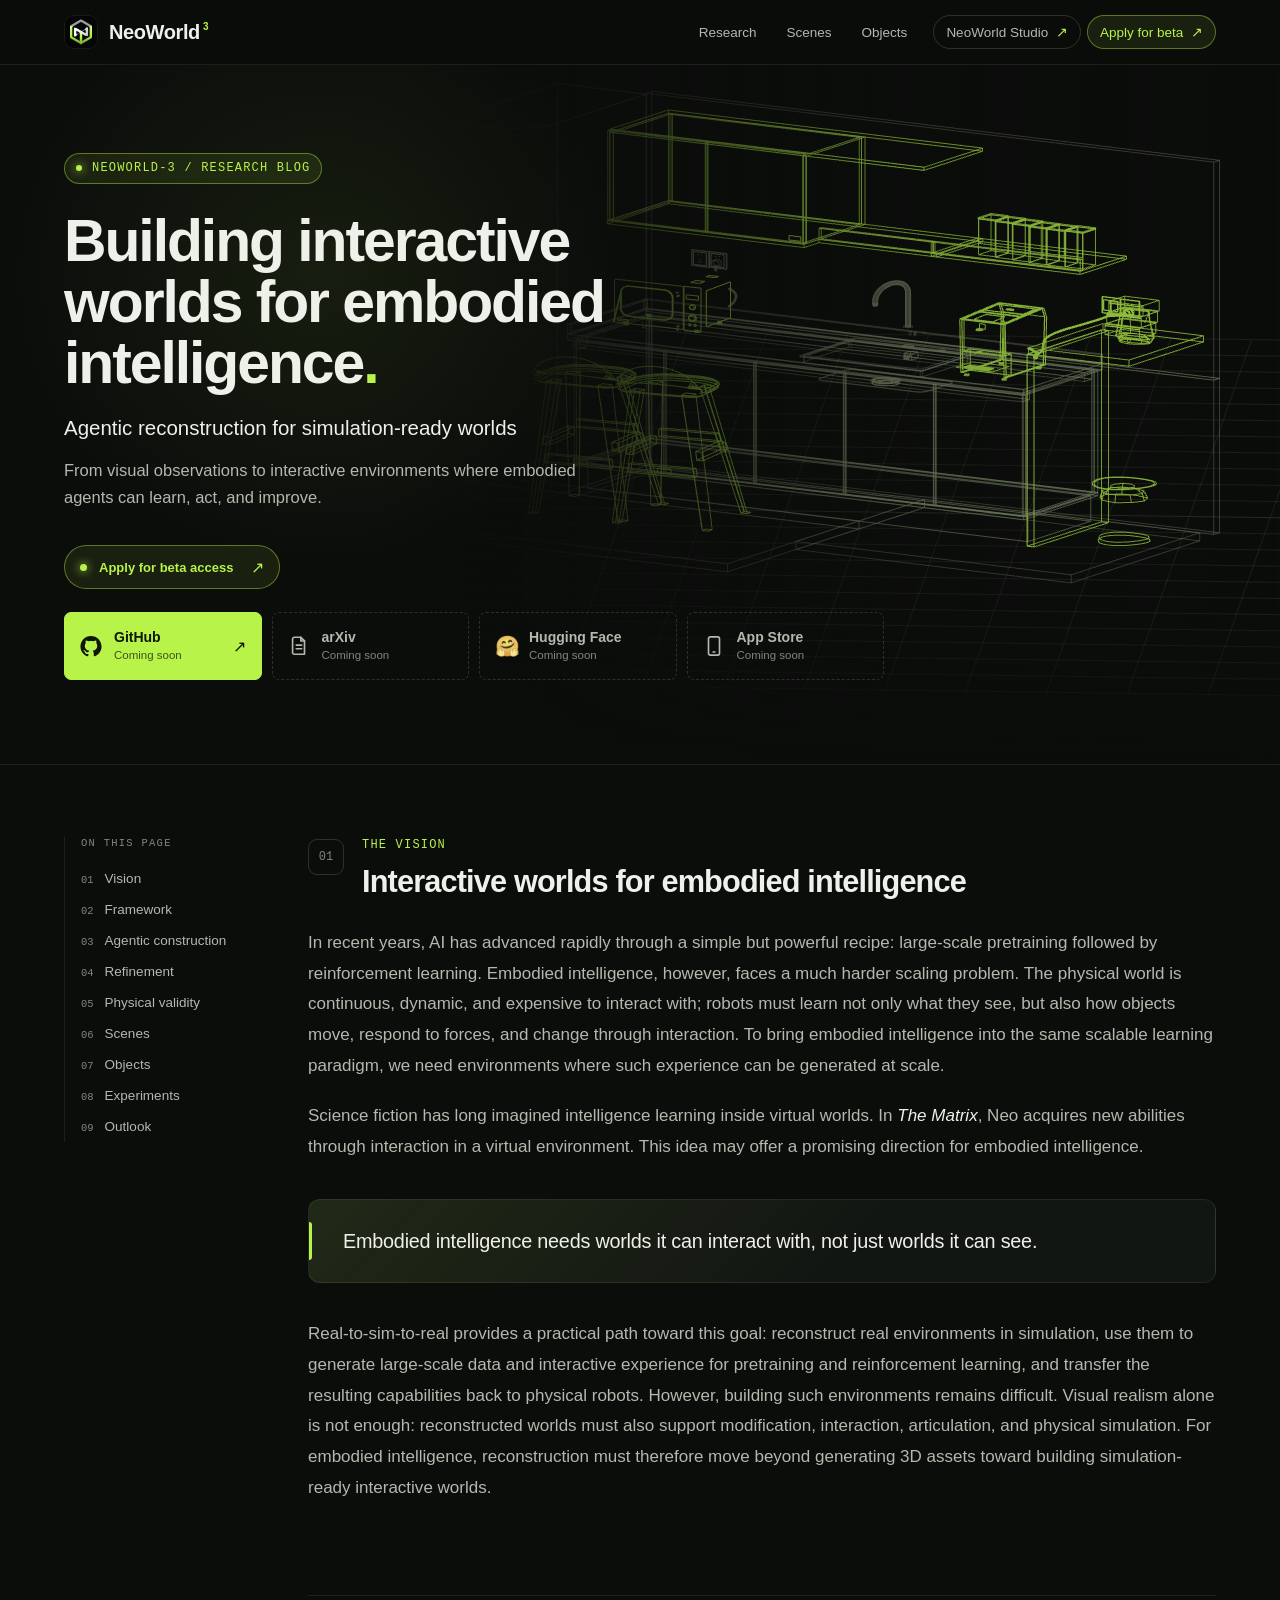
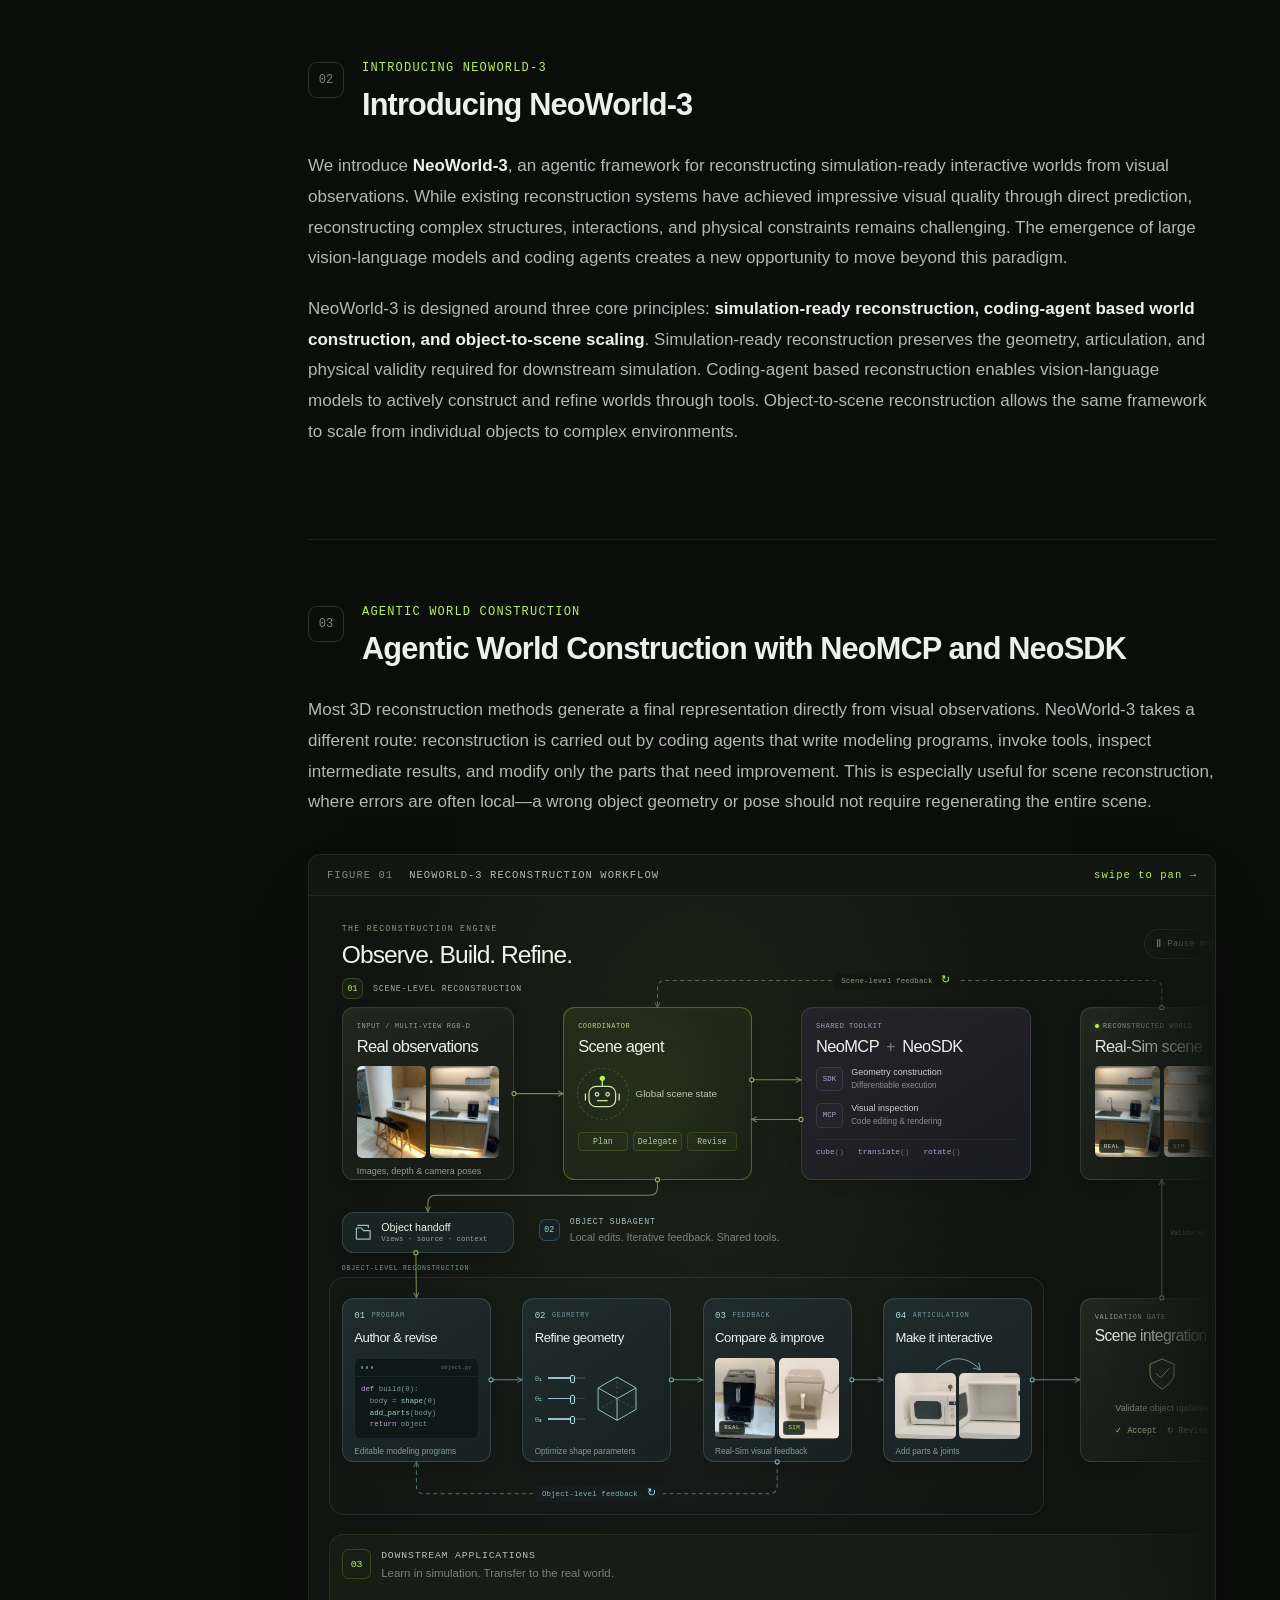
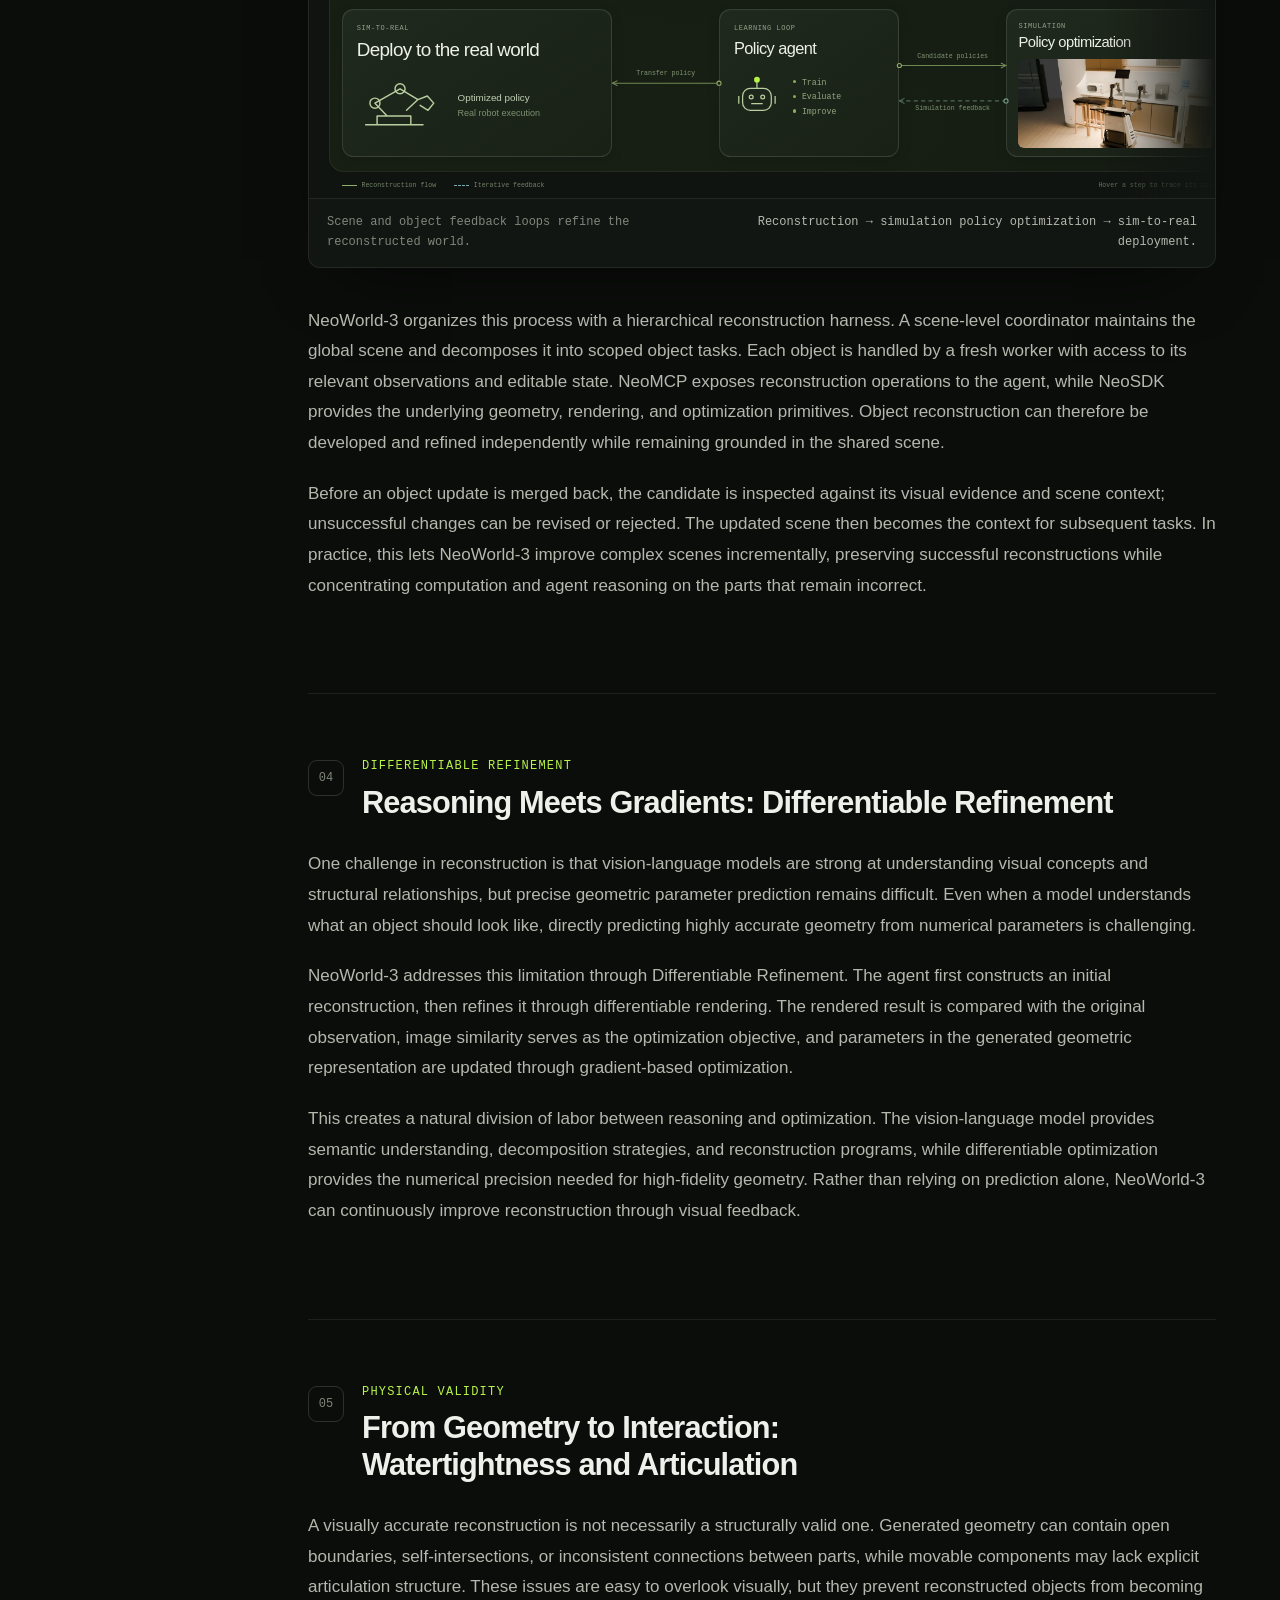
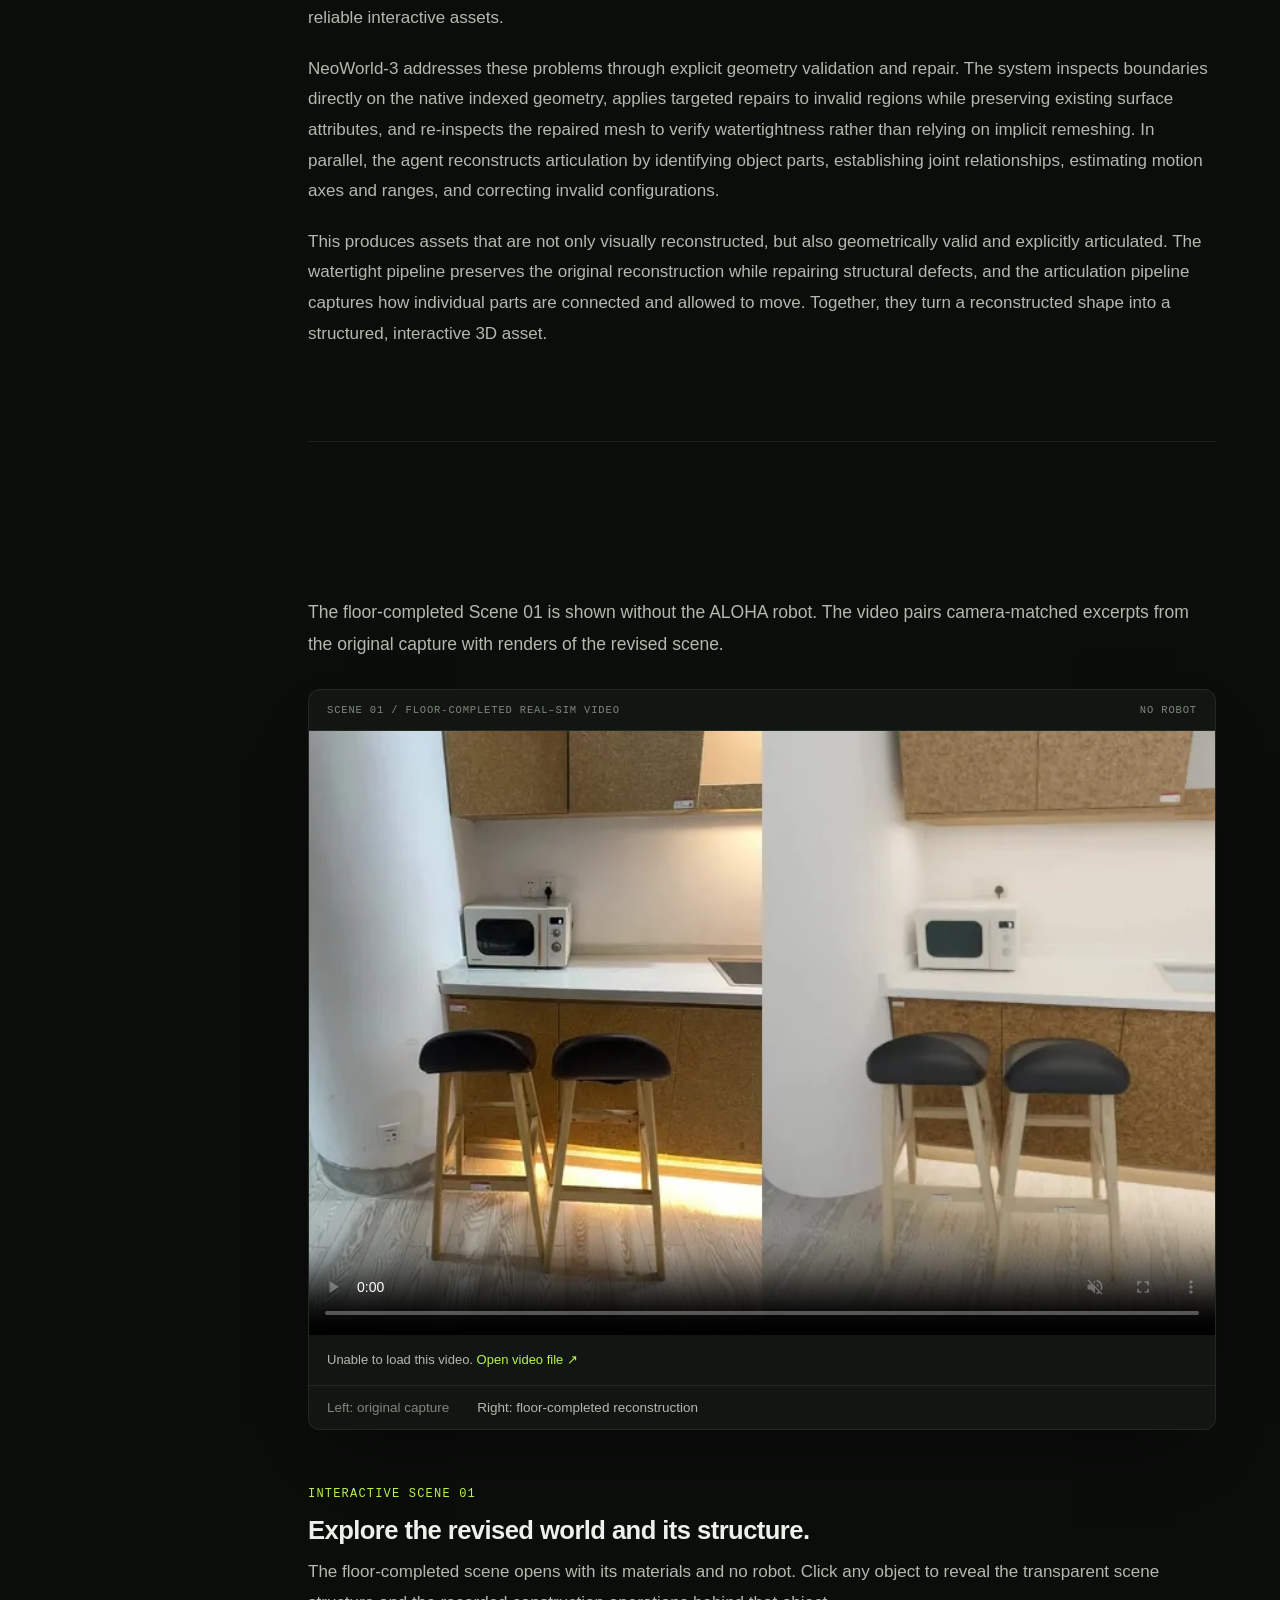
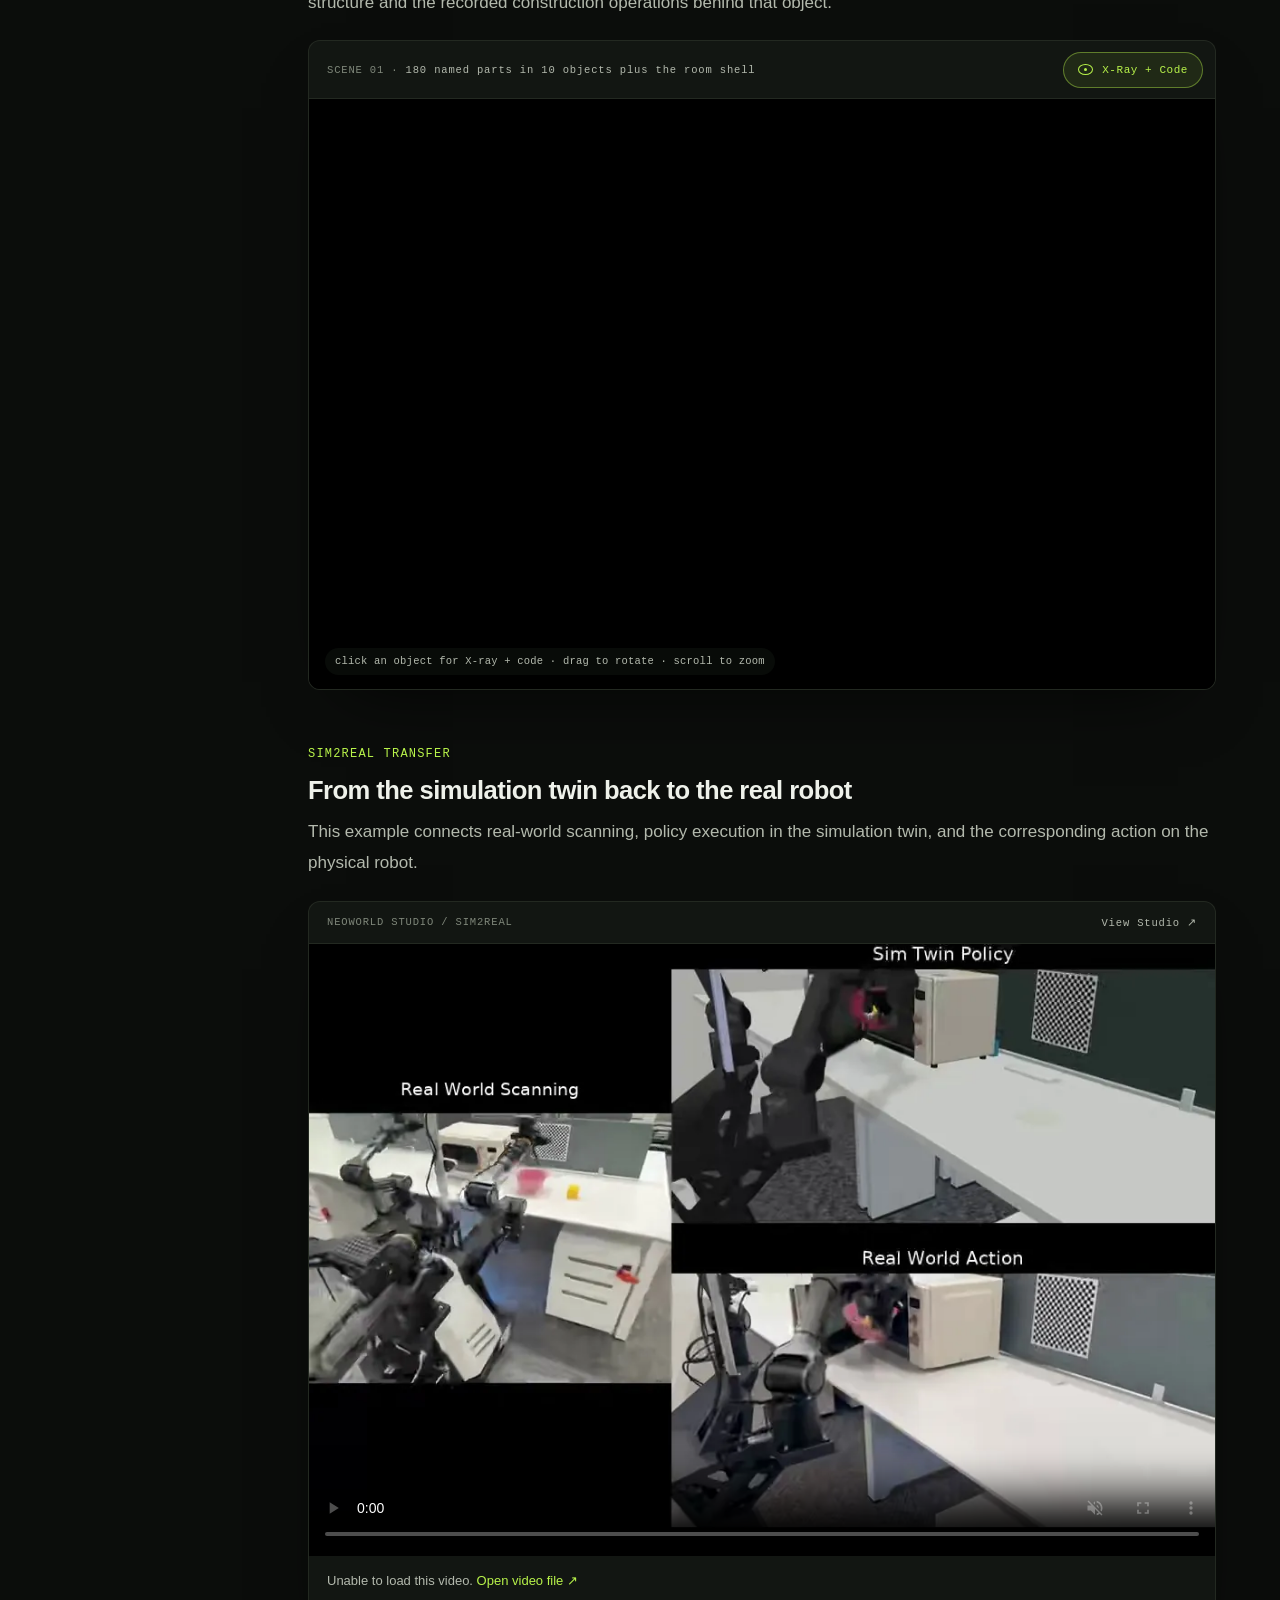
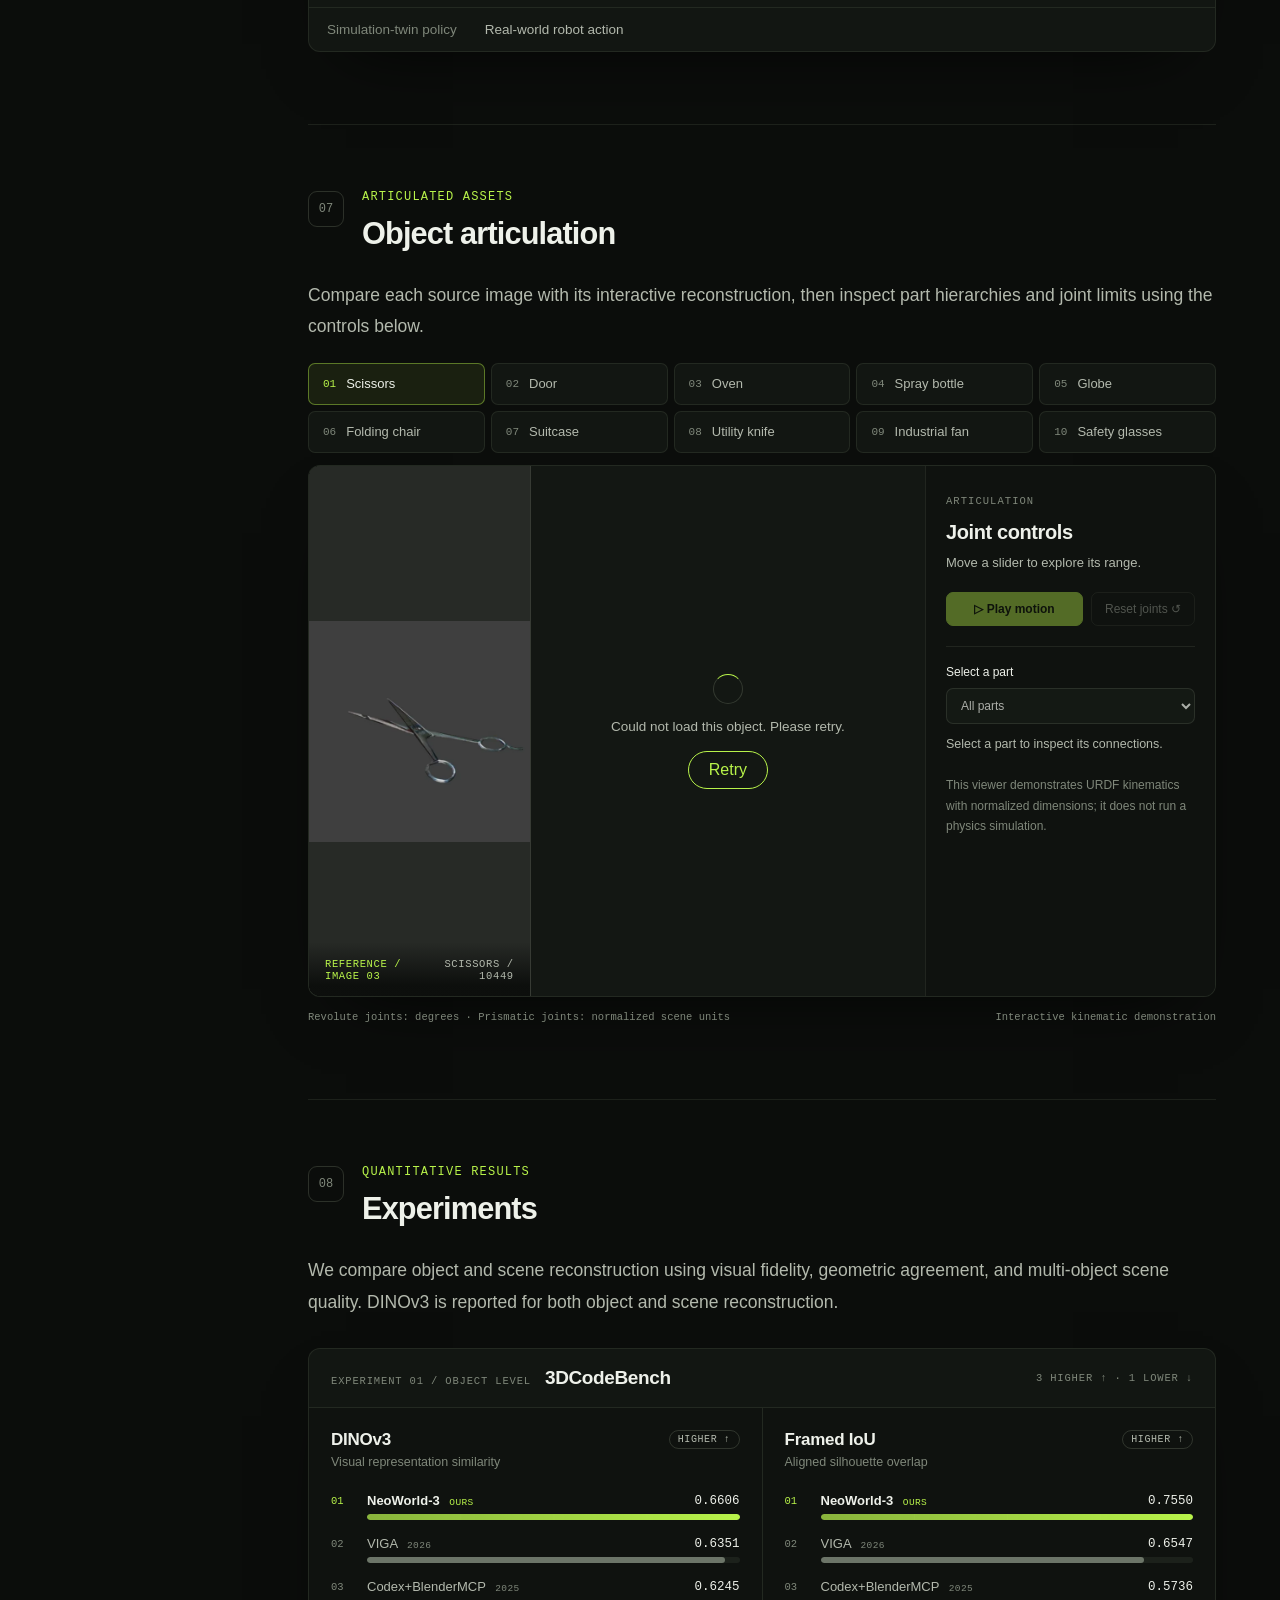
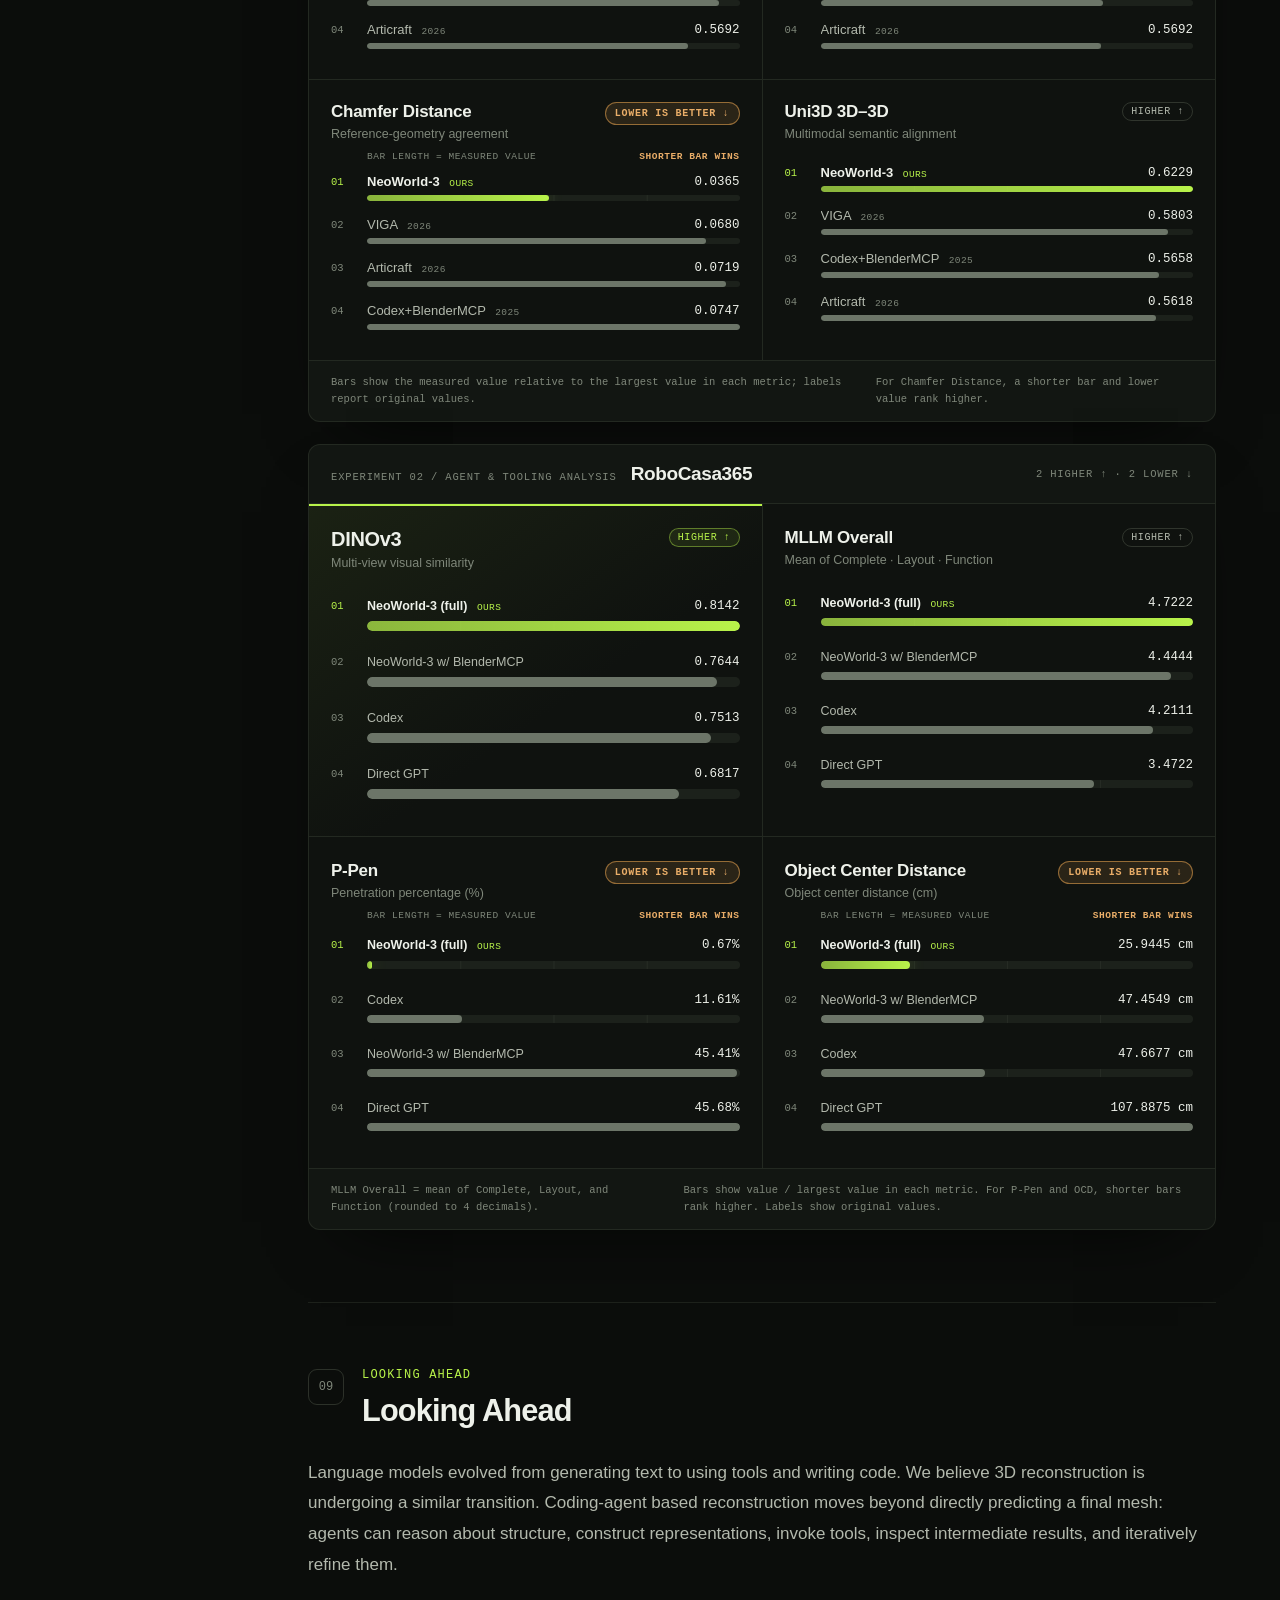
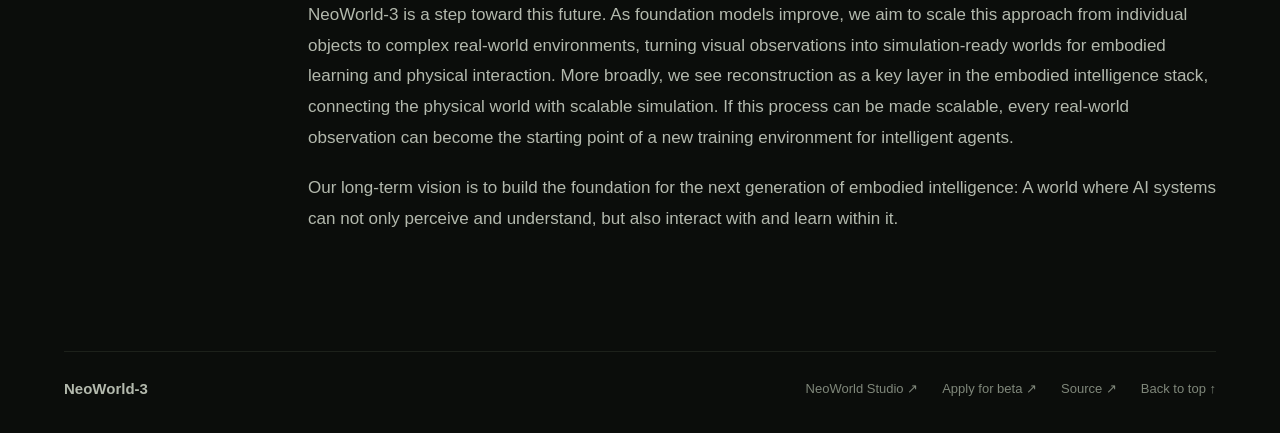
==== commit 1934c614: "Publish scene source viewer and lower-is-better charts" ====
--- a/preview-v2/index.html
+++ b/preview-v2/index.html
@@ -14,7 +14,7 @@
   <link rel="preload" href="optimized/scene-wireframe.nwf2.gz" as="fetch" crossorigin>
   <link rel="preload" href="../assets/fusion-pixel-latin-subset.woff2" as="font" type="font/woff2" crossorigin>
   <link rel="stylesheet" href="viewer.css?v=v2-1">
-  <link rel="stylesheet" href="style.css?v=v2-8">
+  <link rel="stylesheet" href="style.css?v=v2-10">
   <link rel="stylesheet" href="workflow.css?v=1">
   <script defer src="scene-hero.js?v=v2-1"></script>
   <script defer src="lazy-media.js?v=v2-1"></script>
@@ -22,7 +22,7 @@
   <script defer src="app.js?v=v2-3"></script>
   <script defer src="workflow.js?v=1"></script>
   <script defer src="scene-video.js?v=v2-3"></script>
-  <script defer src="scene-explorer.js?v=v2-2"></script>
+  <script defer src="scene-explorer.js?v=v2-3"></script>
 </head>
 <body>
   <a class="skip-link" href="#research">Skip to article</a>
@@ -174,8 +174,10 @@
                 <div class="scene-explorer-tip" hidden></div>
                 <p class="scene-explorer-hint">click an object for X-ray + code · drag to rotate · scroll to zoom</p>
               </div>
-              <aside class="scene-explorer-code-panel" id="scene-explorer-code-panel" hidden aria-label="Construction record of the selected scene object">
-                <div class="scene-explorer-code-head"><h4 id="scene-explorer-code-title">Object construction record</h4><span>RECORDED FROM SCENE.GLB</span><button class="scene-explorer-code-close" id="scene-explorer-code-close" type="button" aria-label="Return to rendered view">×</button></div>
+              <aside class="scene-explorer-code-panel" id="scene-explorer-code-panel" hidden aria-label="Archived construction source for Scene 01">
+                <div class="scene-explorer-code-head"><h4 id="scene-explorer-code-title">Scene construction source</h4><span>ARCHIVED PYTHON SOURCE</span><button class="scene-explorer-code-close" id="scene-explorer-code-close" type="button" aria-label="Return to rendered view">×</button></div>
+                <div class="scene-explorer-source-controls"><label>Object<select id="scene-explorer-source-object" aria-label="Choose a Scene 01 object"></select></label><label>Source file<select id="scene-explorer-source-file" aria-label="Choose an archived source file"></select></label></div>
+                <p class="scene-explorer-code-provenance" id="scene-explorer-code-provenance">Archived source; the final scene includes later revisions.</p>
                 <pre id="scene-explorer-code" aria-live="polite"></pre>
               </aside>
             </div>
@@ -254,13 +256,13 @@
               </section>
 
               <section class="metric-board metric-board-lower" aria-labelledby="metric-chamfer">
-                <header><span><b id="metric-chamfer">Chamfer Distance</b><small>Reference-geometry agreement</small></span><em>lower ↓</em></header>
-                <div class="metric-lower-axis" aria-hidden="true"><span>more distance</span><strong>lower is better →</strong></div>
-                <ol class="score-list">
-                  <li style="--score:100%;--delay:0"><span class="score-rank">01</span><span class="score-method">NeoWorld-3 <small>OURS</small></span><span class="score-value">0.0365 ↓</span><i class="score-track"><i class="score-fill score-fill-ours"></i></i></li>
-                  <li style="--score:53.68%;--delay:1"><span class="score-rank">02</span><span class="score-method">VIGA <small>2026</small></span><span class="score-value">0.0680</span><i class="score-track"><i class="score-fill"></i></i></li>
-                  <li style="--score:50.76%;--delay:2"><span class="score-rank">03</span><span class="score-method">Articraft <small>2026</small></span><span class="score-value">0.0719</span><i class="score-track"><i class="score-fill"></i></i></li>
-                  <li style="--score:48.86%;--delay:3"><span class="score-rank">04</span><span class="score-method">Codex+BlenderMCP <small>2025</small></span><span class="score-value">0.0747</span><i class="score-track"><i class="score-fill"></i></i></li>
+                <header><span><b id="metric-chamfer">Chamfer Distance</b><small>Reference-geometry agreement</small></span><em>lower is better ↓</em></header>
+                <div class="metric-lower-axis" aria-hidden="true"><span>bar length = measured value</span><strong>shorter bar wins</strong></div>
+                <ol class="score-list">
+                  <li style="--score:48.86%;--delay:0"><span class="score-rank">01</span><span class="score-method">NeoWorld-3 <small>OURS</small></span><span class="score-value">0.0365</span><i class="score-track"><i class="score-fill score-fill-ours"></i></i></li>
+                  <li style="--score:91.03%;--delay:1"><span class="score-rank">02</span><span class="score-method">VIGA <small>2026</small></span><span class="score-value">0.0680</span><i class="score-track"><i class="score-fill"></i></i></li>
+                  <li style="--score:96.25%;--delay:2"><span class="score-rank">03</span><span class="score-method">Articraft <small>2026</small></span><span class="score-value">0.0719</span><i class="score-track"><i class="score-fill"></i></i></li>
+                  <li style="--score:100%;--delay:3"><span class="score-rank">04</span><span class="score-method">Codex+BlenderMCP <small>2025</small></span><span class="score-value">0.0747</span><i class="score-track"><i class="score-fill"></i></i></li>
                 </ol>
               </section>
 
@@ -274,7 +276,7 @@
                 </ol>
               </section>
             </div>
-            <p class="benchmark-footnote"><span>Bars are normalized to the best method; labels report original values.</span><span>Chamfer is inverse-normalized and anchored to the lower-is-better edge.</span></p>
+            <p class="benchmark-footnote"><span>Bars show the measured value relative to the largest value in each metric; labels report original values.</span><span>For Chamfer Distance, a shorter bar and lower value rank higher.</span></p>
           </figure>
 
           <figure class="benchmark-card benchmark-scene" aria-labelledby="scene-benchmark-title">
@@ -302,27 +304,27 @@
                 </ol>
               </section>
               <section class="metric-board metric-board-lower" aria-labelledby="scene-ppen">
-                <header><span><b id="scene-ppen">P-Pen</b><small>Penetration percentage (%)</small></span><em>lower ↓</em></header>
-                <div class="metric-lower-axis" aria-hidden="true"><span>inverse-normalized</span><strong>lower is better →</strong></div>
-                <ol class="score-list">
-                  <li style="--score:100.00%;--delay:0"><span class="score-rank">01</span><span class="score-method">NeoWorld-3 (full) <small>OURS</small></span><span class="score-value">0.67%</span><i class="score-track" aria-hidden="true"><i class="score-fill score-fill-ours"></i></i></li>
-                  <li style="--score:5.77%;--delay:1"><span class="score-rank">02</span><span class="score-method">Codex</span><span class="score-value">11.61%</span><i class="score-track" aria-hidden="true"><i class="score-fill"></i></i></li>
-                  <li style="--score:1.48%;--delay:2"><span class="score-rank">03</span><span class="score-method">NeoWorld-3 w/ BlenderMCP</span><span class="score-value">45.41%</span><i class="score-track" aria-hidden="true"><i class="score-fill"></i></i></li>
-                  <li style="--score:1.47%;--delay:3"><span class="score-rank">04</span><span class="score-method">Direct GPT</span><span class="score-value">45.68%</span><i class="score-track" aria-hidden="true"><i class="score-fill"></i></i></li>
+                <header><span><b id="scene-ppen">P-Pen</b><small>Penetration percentage (%)</small></span><em>lower is better ↓</em></header>
+                <div class="metric-lower-axis" aria-hidden="true"><span>bar length = measured value</span><strong>shorter bar wins</strong></div>
+                <ol class="score-list">
+                  <li style="--score:1.47%;--delay:0"><span class="score-rank">01</span><span class="score-method">NeoWorld-3 (full) <small>OURS</small></span><span class="score-value">0.67%</span><i class="score-track" aria-hidden="true"><i class="score-fill score-fill-ours"></i></i></li>
+                  <li style="--score:25.42%;--delay:1"><span class="score-rank">02</span><span class="score-method">Codex</span><span class="score-value">11.61%</span><i class="score-track" aria-hidden="true"><i class="score-fill"></i></i></li>
+                  <li style="--score:99.41%;--delay:2"><span class="score-rank">03</span><span class="score-method">NeoWorld-3 w/ BlenderMCP</span><span class="score-value">45.41%</span><i class="score-track" aria-hidden="true"><i class="score-fill"></i></i></li>
+                  <li style="--score:100%;--delay:3"><span class="score-rank">04</span><span class="score-method">Direct GPT</span><span class="score-value">45.68%</span><i class="score-track" aria-hidden="true"><i class="score-fill"></i></i></li>
                 </ol>
               </section>
               <section class="metric-board metric-board-lower" aria-labelledby="scene-ocd">
-                <header><span><b id="scene-ocd">Object Center Distance</b><small>Object center distance (cm)</small></span><em>lower ↓</em></header>
-                <div class="metric-lower-axis" aria-hidden="true"><span>inverse-normalized</span><strong>lower is better →</strong></div>
-                <ol class="score-list">
-                  <li style="--score:100.00%;--delay:0"><span class="score-rank">01</span><span class="score-method">NeoWorld-3 (full) <small>OURS</small></span><span class="score-value">25.9445 cm</span><i class="score-track" aria-hidden="true"><i class="score-fill score-fill-ours"></i></i></li>
-                  <li style="--score:54.67%;--delay:1"><span class="score-rank">02</span><span class="score-method">NeoWorld-3 w/ BlenderMCP</span><span class="score-value">47.4549 cm</span><i class="score-track" aria-hidden="true"><i class="score-fill"></i></i></li>
-                  <li style="--score:54.43%;--delay:2"><span class="score-rank">03</span><span class="score-method">Codex</span><span class="score-value">47.6677 cm</span><i class="score-track" aria-hidden="true"><i class="score-fill"></i></i></li>
-                  <li style="--score:24.05%;--delay:3"><span class="score-rank">04</span><span class="score-method">Direct GPT</span><span class="score-value">107.8875 cm</span><i class="score-track" aria-hidden="true"><i class="score-fill"></i></i></li>
+                <header><span><b id="scene-ocd">Object Center Distance</b><small>Object center distance (cm)</small></span><em>lower is better ↓</em></header>
+                <div class="metric-lower-axis" aria-hidden="true"><span>bar length = measured value</span><strong>shorter bar wins</strong></div>
+                <ol class="score-list">
+                  <li style="--score:24.05%;--delay:0"><span class="score-rank">01</span><span class="score-method">NeoWorld-3 (full) <small>OURS</small></span><span class="score-value">25.9445 cm</span><i class="score-track" aria-hidden="true"><i class="score-fill score-fill-ours"></i></i></li>
+                  <li style="--score:43.99%;--delay:1"><span class="score-rank">02</span><span class="score-method">NeoWorld-3 w/ BlenderMCP</span><span class="score-value">47.4549 cm</span><i class="score-track" aria-hidden="true"><i class="score-fill"></i></i></li>
+                  <li style="--score:44.18%;--delay:2"><span class="score-rank">03</span><span class="score-method">Codex</span><span class="score-value">47.6677 cm</span><i class="score-track" aria-hidden="true"><i class="score-fill"></i></i></li>
+                  <li style="--score:100%;--delay:3"><span class="score-rank">04</span><span class="score-method">Direct GPT</span><span class="score-value">107.8875 cm</span><i class="score-track" aria-hidden="true"><i class="score-fill"></i></i></li>
                 </ol>
               </section>
             </div>
-            <p class="benchmark-footnote"><span>MLLM Overall = mean of Complete, Layout, and Function (rounded to 4 decimals).</span><span>Bars: value / best for DINOv3 and MLLM; best / value for P-Pen and OCD. Labels show original values.</span></p>
+            <p class="benchmark-footnote"><span>MLLM Overall = mean of Complete, Layout, and Function (rounded to 4 decimals).</span><span>Bars show value / largest value in each metric. For P-Pen and OCD, shorter bars rank higher. Labels show original values.</span></p>
           </figure>
         </section>
         <section class="article-section" id="outlook" aria-labelledby="outlook-heading">
--- a/preview-v2/style.css
+++ b/preview-v2/style.css
@@ -273,15 +273,20 @@
 .scene-explorer-tip span{font:9.5px var(--mono);letter-spacing:.08em;text-transform:uppercase;color:var(--accent)}
 .scene-explorer-tip b{margin:5px 0 4px;font-size:12.5px;font-weight:600;color:var(--text)}
 .scene-explorer-tip code{font:10.5px var(--mono);color:var(--text-3)}
-.scene-explorer-code-panel{position:absolute;z-index:7;top:10px;left:10px;display:grid;grid-template-rows:auto minmax(0,1fr);width:min(430px,calc(100% - 20px));max-height:310px;min-width:0;border:1px solid var(--line-strong);border-radius:10px;overflow:hidden;background:#0d110df2;-webkit-backdrop-filter:blur(10px);backdrop-filter:blur(10px);box-shadow:0 22px 50px #000b;animation:pop-in .28s var(--ease-out) both}
+.scene-explorer-code-panel{position:absolute;z-index:7;top:10px;left:10px;display:grid;grid-template-rows:auto auto auto minmax(0,1fr);width:min(480px,calc(100% - 20px));max-height:min(410px,calc(100% - 20px));min-width:0;border:1px solid var(--line-strong);border-radius:10px;overflow:hidden;background:#0d110df2;-webkit-backdrop-filter:blur(10px);backdrop-filter:blur(10px);box-shadow:0 22px 50px #000b;animation:pop-in .28s var(--ease-out) both}
 .scene-explorer-code-panel[hidden]{display:none}
 .scene-explorer-code-head{position:relative;min-width:0;padding:12px 46px 10px 15px;border-bottom:1px solid var(--line)}
 .scene-explorer-code-head h4{margin:0 0 4px;overflow:hidden;font:600 15px/1.3 var(--display);letter-spacing:-.01em;color:var(--text);white-space:nowrap;text-overflow:ellipsis}
 .scene-explorer-code-head span{font:9.5px var(--mono);letter-spacing:.1em;color:var(--text-3)}
+.scene-explorer-source-controls{display:grid;grid-template-columns:1fr 1fr;gap:8px;padding:10px 13px 7px;border-bottom:1px solid var(--line)}
+.scene-explorer-source-controls label{display:grid;gap:4px;min-width:0;color:var(--text-3);font:9px var(--mono);letter-spacing:.04em}
+.scene-explorer-source-controls select{width:100%;min-width:0;padding:6px 22px 6px 8px;border:1px solid var(--line-strong);border-radius:5px;background:var(--surface-2);color:var(--text);font:11px var(--sans);text-overflow:ellipsis}
+.scene-explorer-code-provenance{margin:0;padding:8px 13px;border-bottom:1px solid var(--line);font:9px/1.4 var(--mono);color:var(--text-3);overflow-wrap:anywhere}
 .scene-explorer-code-close{position:absolute;top:9px;right:9px;width:28px;height:28px;padding:0;border:1px solid var(--line-strong);border-radius:7px;background:var(--surface-2);color:var(--text-2);font-size:17px;line-height:1;transition:background-color .2s,color .2s}
 .scene-explorer-code-close:hover{border-color:var(--accent);background:var(--accent);color:var(--accent-ink)}
-.scene-explorer-code-panel pre{min-width:0;min-height:0;max-height:215px;margin:0;padding:10px 0;overflow:auto;font:11px/1.6 var(--mono);color:#e4e8dc;scrollbar-width:thin;scrollbar-color:var(--line-strong) transparent}
+.scene-explorer-code-panel pre{min-width:0;min-height:0;max-height:245px;margin:0;padding:10px 0;overflow:auto;font:11px/1.6 var(--mono);color:#e4e8dc;scrollbar-width:thin;scrollbar-color:var(--line-strong) transparent}
 .scene-code-line{display:block;width:max-content;min-width:100%;padding:2px 14px;border-left:2px solid transparent;white-space:pre;transition:background-color .15s}
+.scene-code-line::before{content:attr(data-line-number);display:inline-block;width:3.5em;margin-right:10px;color:#697768;text-align:right;user-select:none}
 .scene-code-line.is-active{border-left-color:var(--accent);background:var(--accent-soft)}
 .scene-code-comment{color:#8a9a83}
 .scene-code-declaration{color:var(--text)}
@@ -307,6 +312,7 @@
 .metric-board>header b{font:600 17px var(--display);letter-spacing:-.015em}
 .metric-board>header small{font-size:12.5px;color:var(--text-3)}
 .metric-board>header em{padding:3px 8px;border:1px solid var(--line-strong);border-radius:999px;font:10px var(--mono);font-style:normal;letter-spacing:.06em;text-transform:uppercase;white-space:nowrap;color:var(--text-2)}
+.metric-board-lower>header em{padding:5px 9px;border-color:rgba(239,168,82,.55);background:rgba(239,168,82,.12);color:#e9ad68;font-weight:700;letter-spacing:.075em}
 .score-list{margin:0;padding:0;list-style:none}
 .score-list li{display:grid;grid-template-columns:26px minmax(0,1fr) auto;align-items:center;gap:6px 10px;padding:8px 0}
 .score-rank{font:10.5px var(--mono);color:var(--text-3)}
@@ -323,8 +329,8 @@
 .js .metric-board .score-fill{transform:scaleX(0)}
 .js .metric-board.is-visible .score-fill{transform:scaleX(1);transition:transform 1.1s var(--ease-out) calc(var(--delay) * 90ms + 150ms),background-color .2s}
 .metric-lower-axis{display:flex;justify-content:space-between;gap:12px;margin:-6px 0 4px 36px;font:9.5px var(--mono);letter-spacing:.06em;text-transform:uppercase;color:var(--text-3)}
-.metric-lower-axis strong{font-weight:400;color:var(--accent)}
-.metric-board-lower .score-fill{margin-left:auto;transform-origin:right center}
+.metric-lower-axis strong{font-weight:700;color:#e9ad68}
+.metric-board-lower .score-fill{min-width:4px}
 .benchmark-footnote{display:flex;justify-content:space-between;gap:24px;margin:0;padding:13px 22px;border-top:1px solid var(--line);font:10.5px/1.6 var(--mono);color:var(--text-3)}
 .benchmark-scene{margin-top:22px}
 .benchmark-scene .metric-board{padding-top:24px;padding-bottom:26px}
@@ -356,7 +362,7 @@
 /* Breakpoints */
 @media(min-width:1600px){.hero{min-height:720px}}
 @media(max-width:1100px){.article-grid{grid-template-columns:140px minmax(0,1fr);gap:36px}h1{font-size:5.1vw}.cover-summary{max-width:450px}.article-toc a span{font-size:12.5px}}
-@media(max-width:1050px){.scene-explorer-stage{height:520px}.scene-explorer-code-panel{width:min(400px,calc(100% - 20px));max-height:280px}.scene-explorer-code-panel pre{max-height:185px;font-size:10.5px}}
+@media(max-width:1050px){.scene-explorer-stage{height:520px}.scene-explorer-code-panel{width:min(440px,calc(100% - 20px));max-height:350px}.scene-explorer-code-panel pre{max-height:185px;font-size:10.5px}}
 @media(max-width:800px){
   :root{--nav-h:56px}
   .nav-inner{width:88%;gap:14px}
@@ -393,7 +399,7 @@
   .benchmark-footnote{display:block;padding:12px 16px}.benchmark-footnote span{display:block}.benchmark-footnote span+span{margin-top:4px}
   .site-footer{width:88%;align-items:flex-start;padding:24px 0 30px}.site-footer div{flex-wrap:wrap;justify-content:flex-end;gap:14px;font-size:12px}
 }
-@media(max-width:760px){.scene-explorer-bar{flex-direction:column;align-items:flex-start;padding:13px}.scene-explorer-bar button{align-self:stretch;justify-content:center}.scene-explorer-stage{height:420px}.scene-explorer-code-panel{width:calc(100% - 20px);max-height:235px}.scene-explorer-code-head h4{font-size:14px}.scene-explorer-code-panel pre{max-height:150px;font-size:10px}.scene-explorer-hint{left:10px;right:10px;bottom:10px;border-radius:8px;text-align:center;font-size:10px}.scene-code-line{padding-left:11px;padding-right:11px}}
+@media(max-width:760px){.scene-explorer-bar{flex-direction:column;align-items:flex-start;padding:13px}.scene-explorer-bar button{align-self:stretch;justify-content:center}.scene-explorer-stage{height:420px}.scene-explorer-code-panel{width:calc(100% - 20px);max-height:295px}.scene-explorer-code-head h4{font-size:14px}.scene-explorer-code-panel pre{max-height:140px;font-size:10px}.scene-explorer-hint{left:10px;right:10px;bottom:10px;border-radius:8px;text-align:center;font-size:10px}.scene-code-line{padding-left:11px;padding-right:11px}}
 @media(max-width:600px){.method-lightbox figure{padding:40px 9px 10px}.method-lightbox img{width:min(90vw,var(--lightbox-image-width,920px));max-height:72vh}.method-lightbox figcaption{max-width:90vw}}
 @media(max-width:480px){.nav nav a[href="#research"],.nav nav .studio-link{display:none}}
 @media(max-width:360px){.project-links{grid-template-columns:1fr}}
@@ -414,6 +420,8 @@
 html.theme-light .nav{background:var(--bg);-webkit-backdrop-filter:none;backdrop-filter:none}
 html.theme-light .article-grid,html.theme-light .site-footer{--accent:#5f9a00;--accent-soft:rgba(95,154,0,.08);--accent-line:rgba(95,154,0,.4);--text:#141712;--text-2:#4c5348;--text-3:#6b7266;--line:#dde2d8;--line-strong:#c9d0c3;--surface:#fff;--surface-2:#f0f3ec;--bg-2:#f3f5f0;--shadow:0 24px 60px -36px rgba(23,32,15,.35);color:var(--text)}
 html.theme-light .benchmark-section{--benchmark-track:#e1e6dc;--benchmark-bar:#8b957f;--benchmark-grid:#d0d7ca}
+html.theme-light .metric-board-lower>header em{border-color:rgba(147,88,23,.45);background:rgba(193,119,37,.12);color:#86500c}
+html.theme-light .metric-lower-axis strong{color:#86500c}
 html.theme-light .score-list li:hover .score-fill:not(.score-fill-ours){background:#6a7560}
 html.theme-light .score-fill-ours{box-shadow:none}
 html.theme-light .scene-video-card,html.theme-light .scene-explorer,html.theme-light .object-workspace,html.theme-light .workflow-board{--accent:#b8f34a;--accent-soft:rgba(184,243,74,.085);--accent-line:rgba(184,243,74,.42);--text:#eef1ea;--text-2:#b3b9ad;--text-3:#7f877a;--line:rgba(214,235,200,.085);--line-strong:rgba(214,235,200,.16);--surface:#121612;--surface-2:#181d18;--bg-2:#0f120f;color:var(--text)}
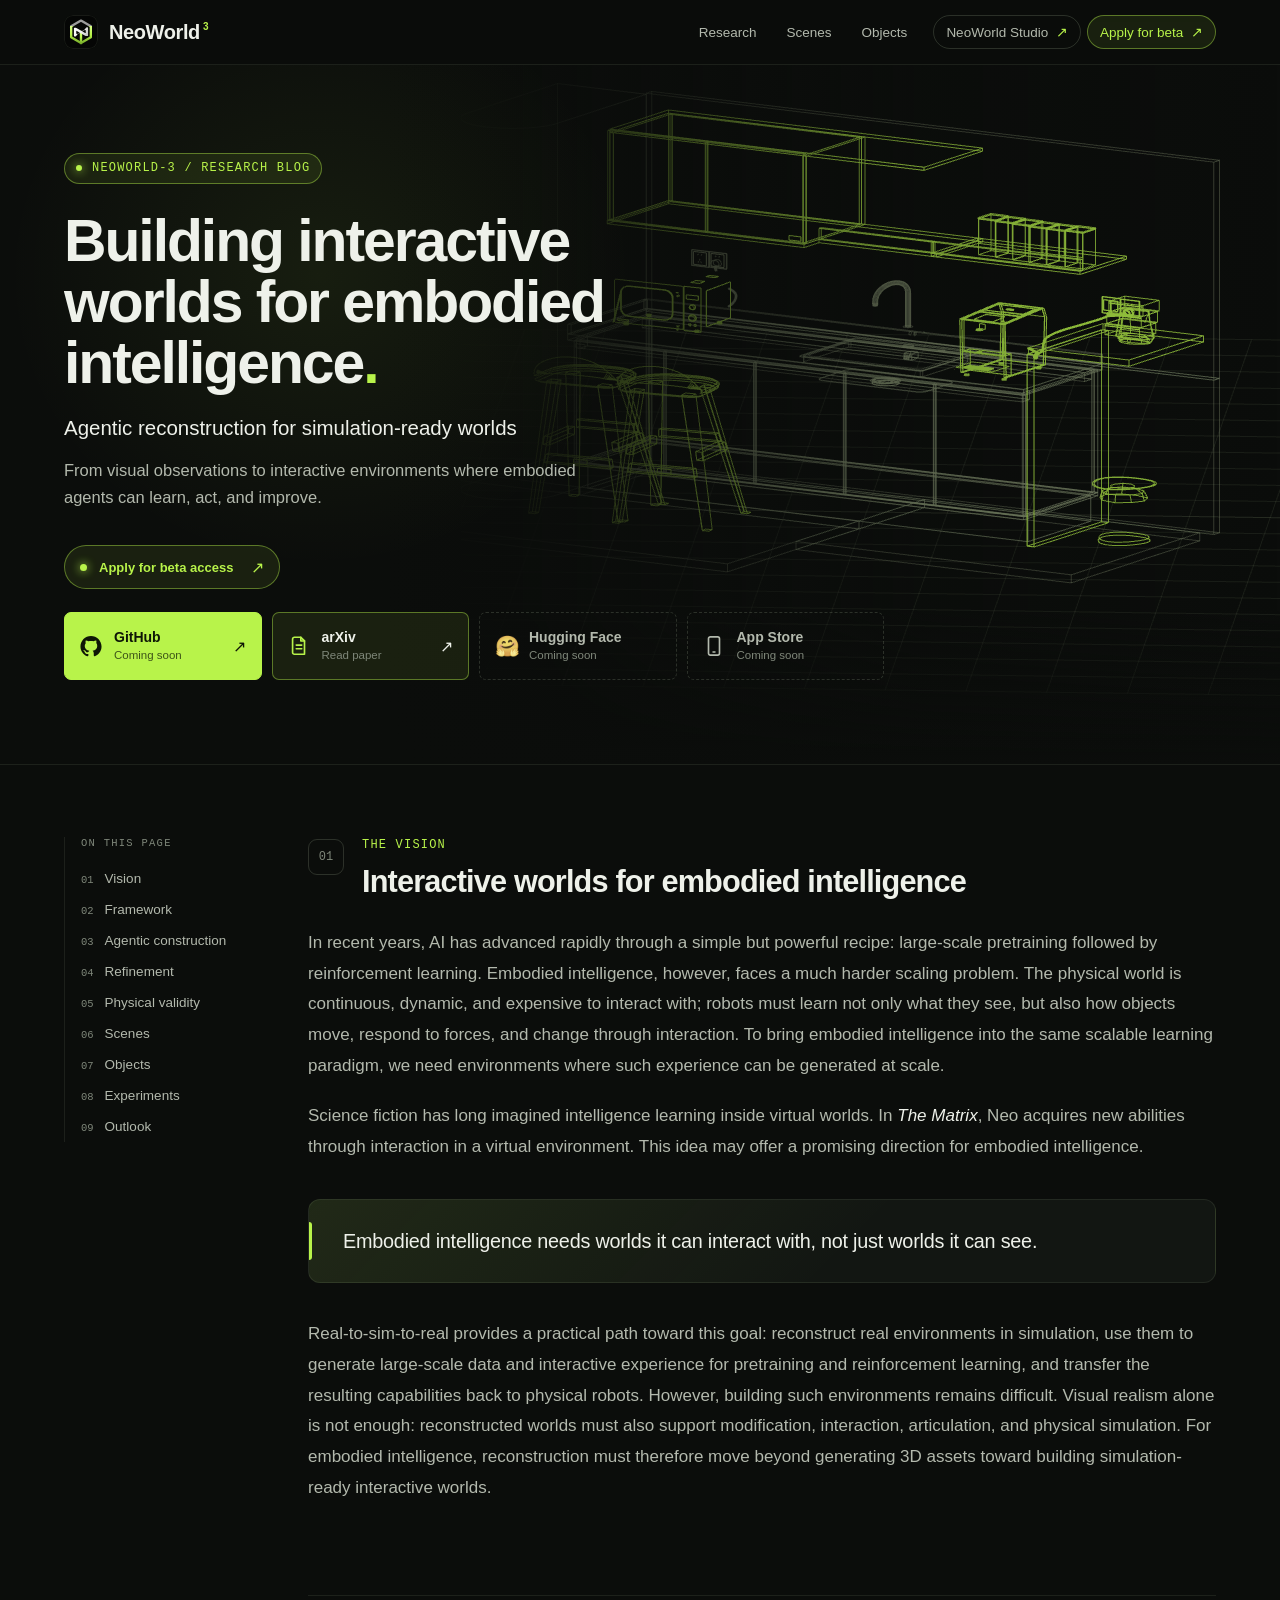
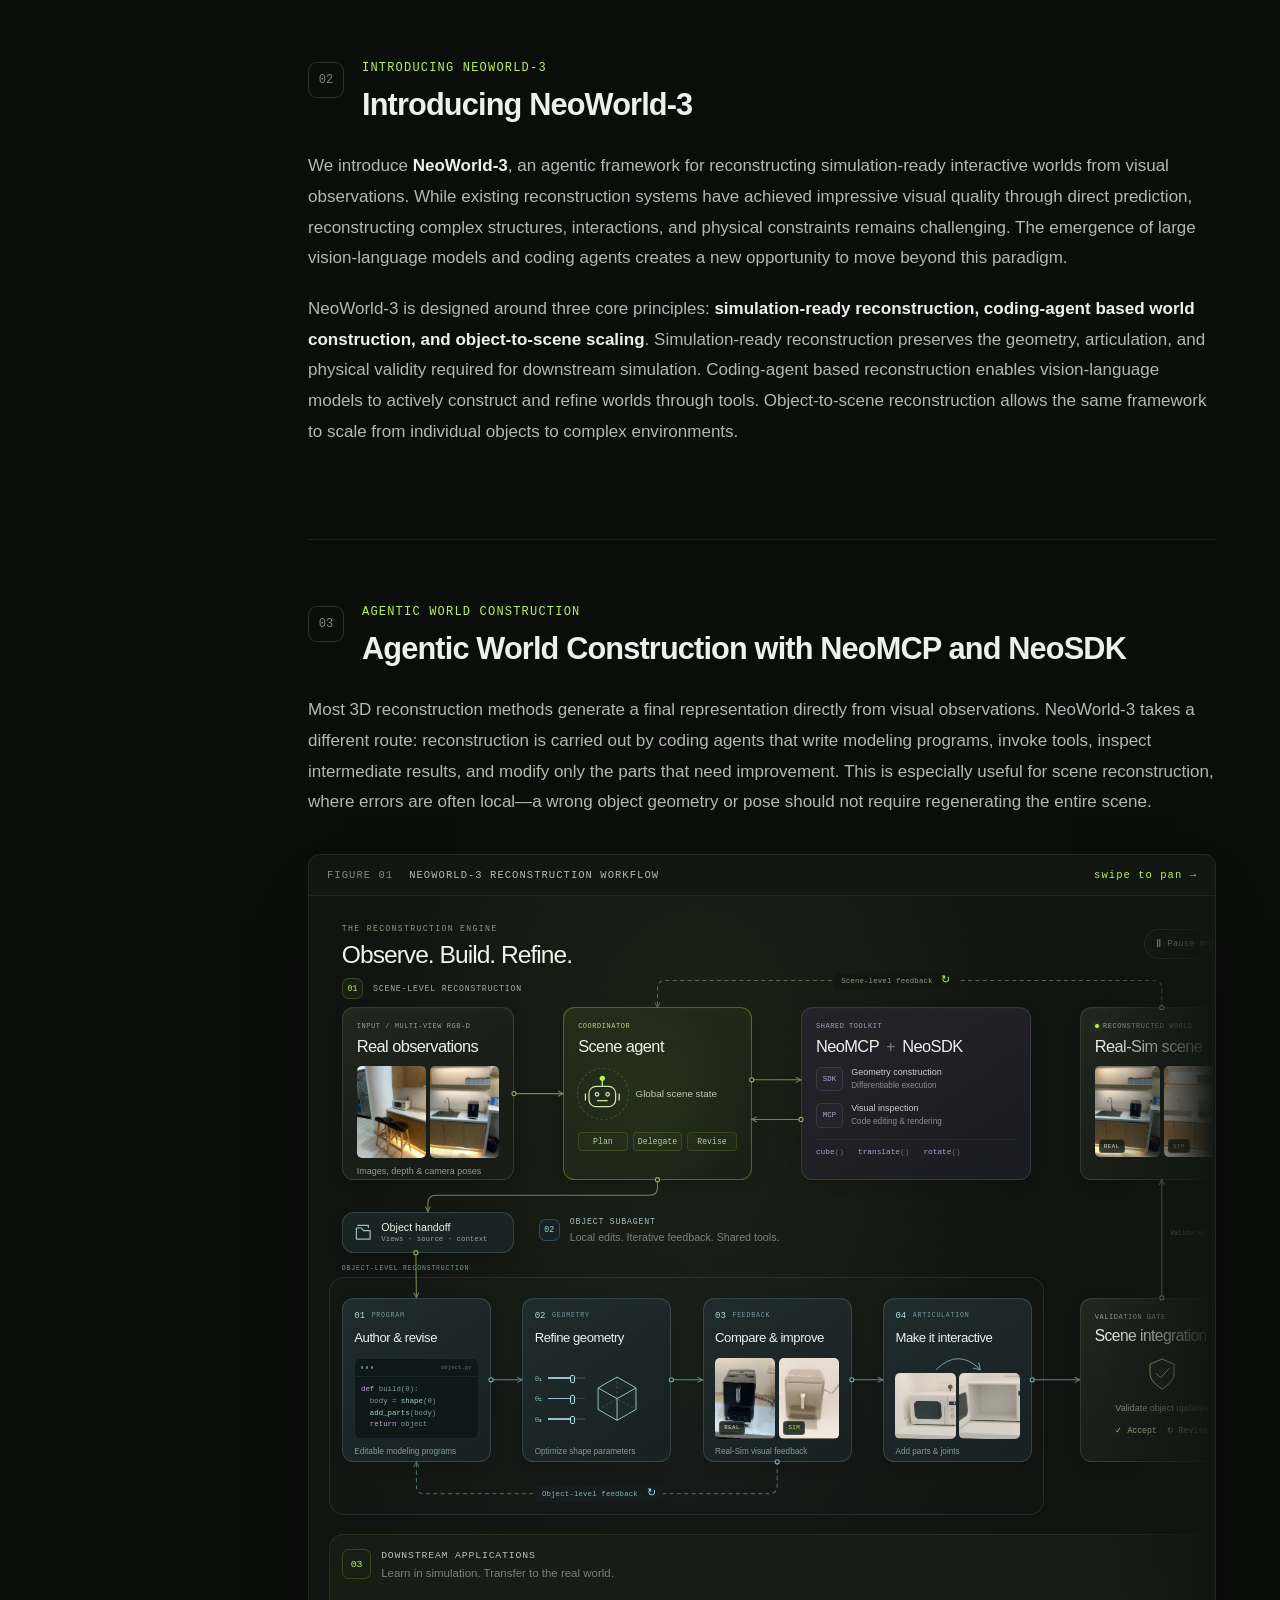
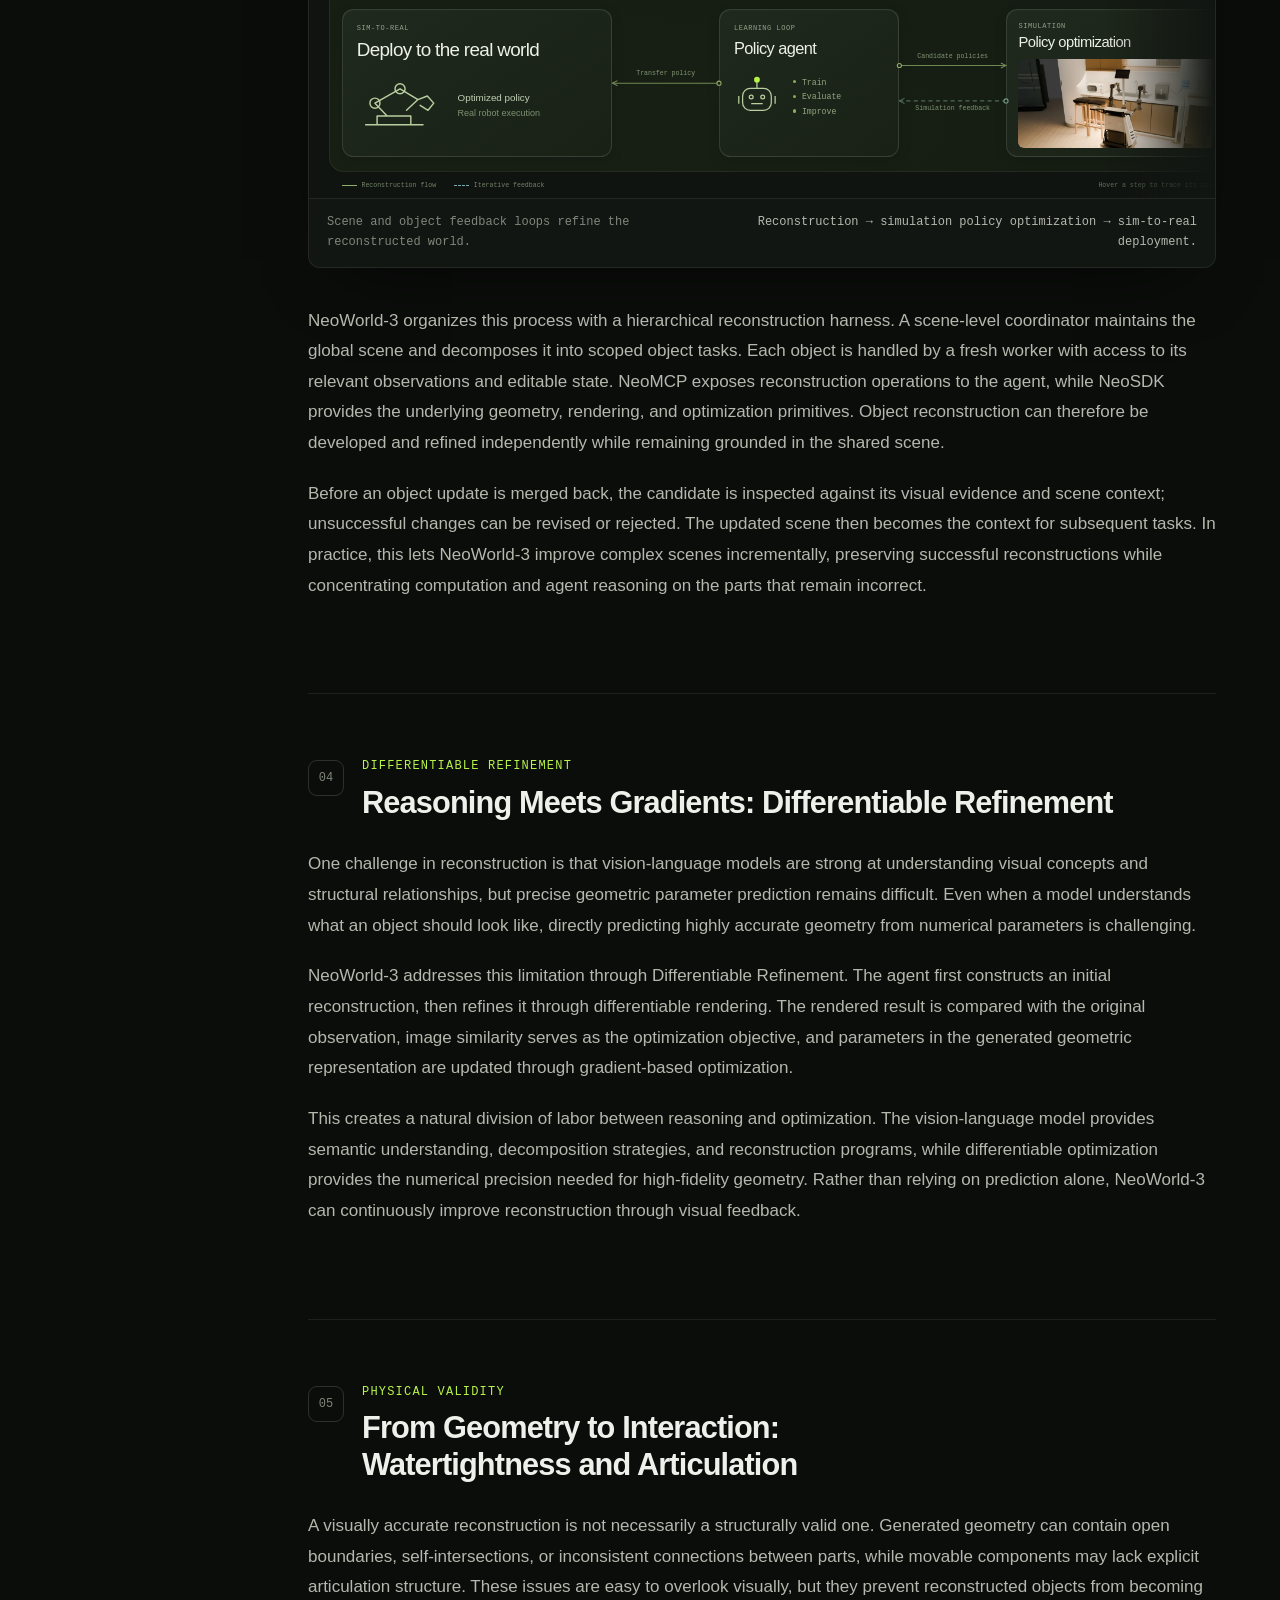
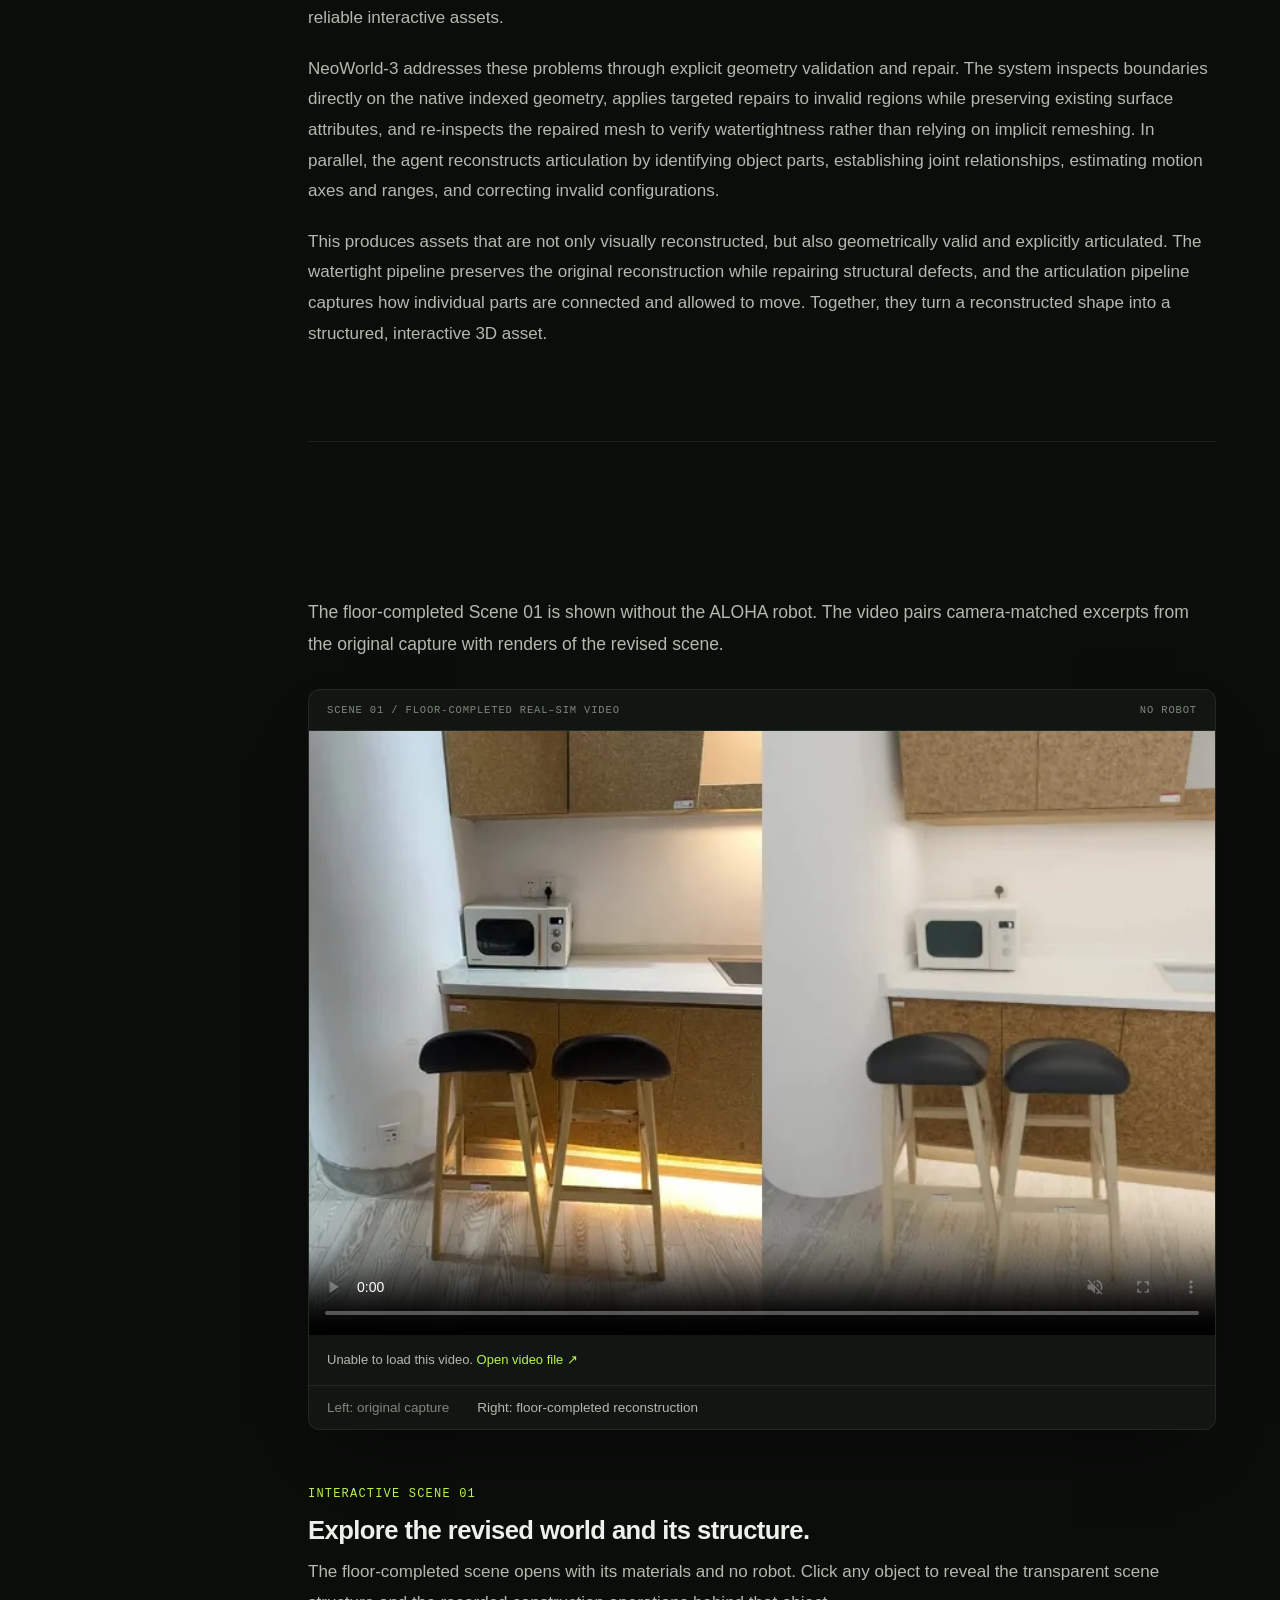
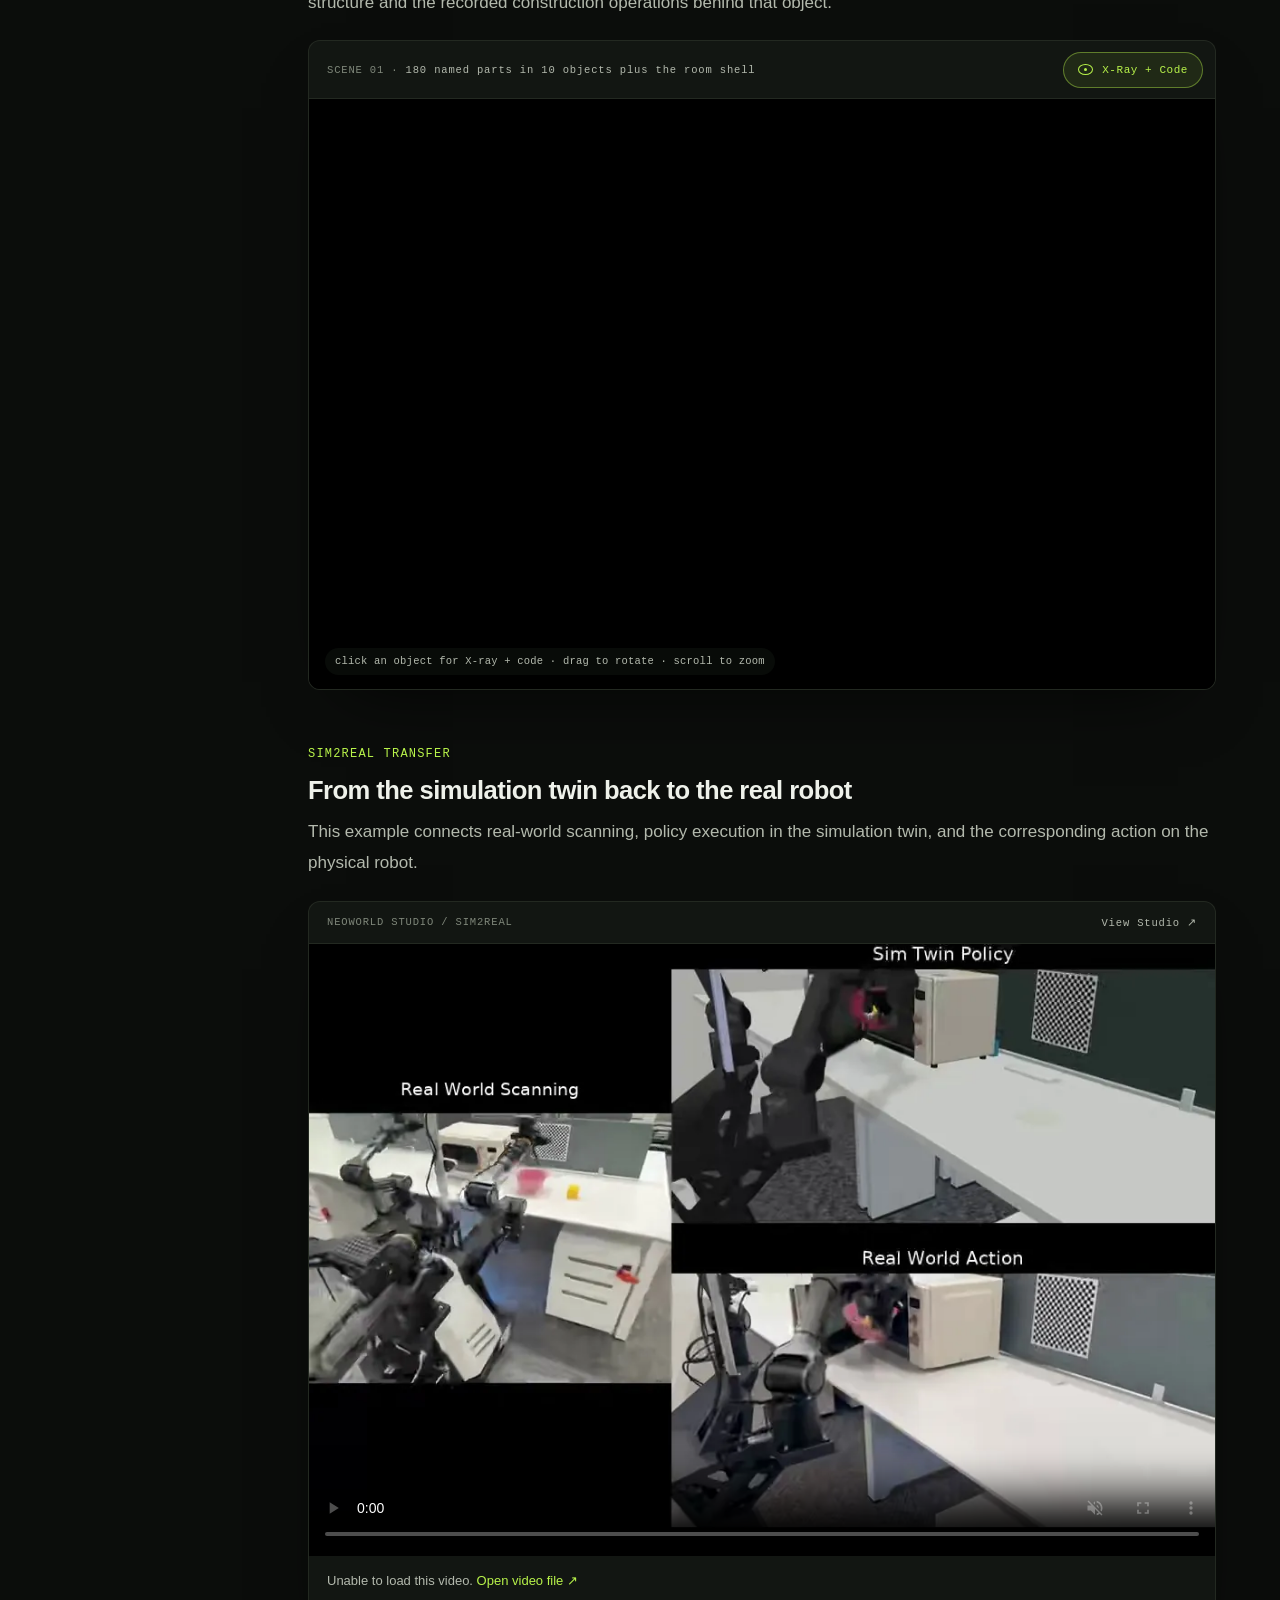
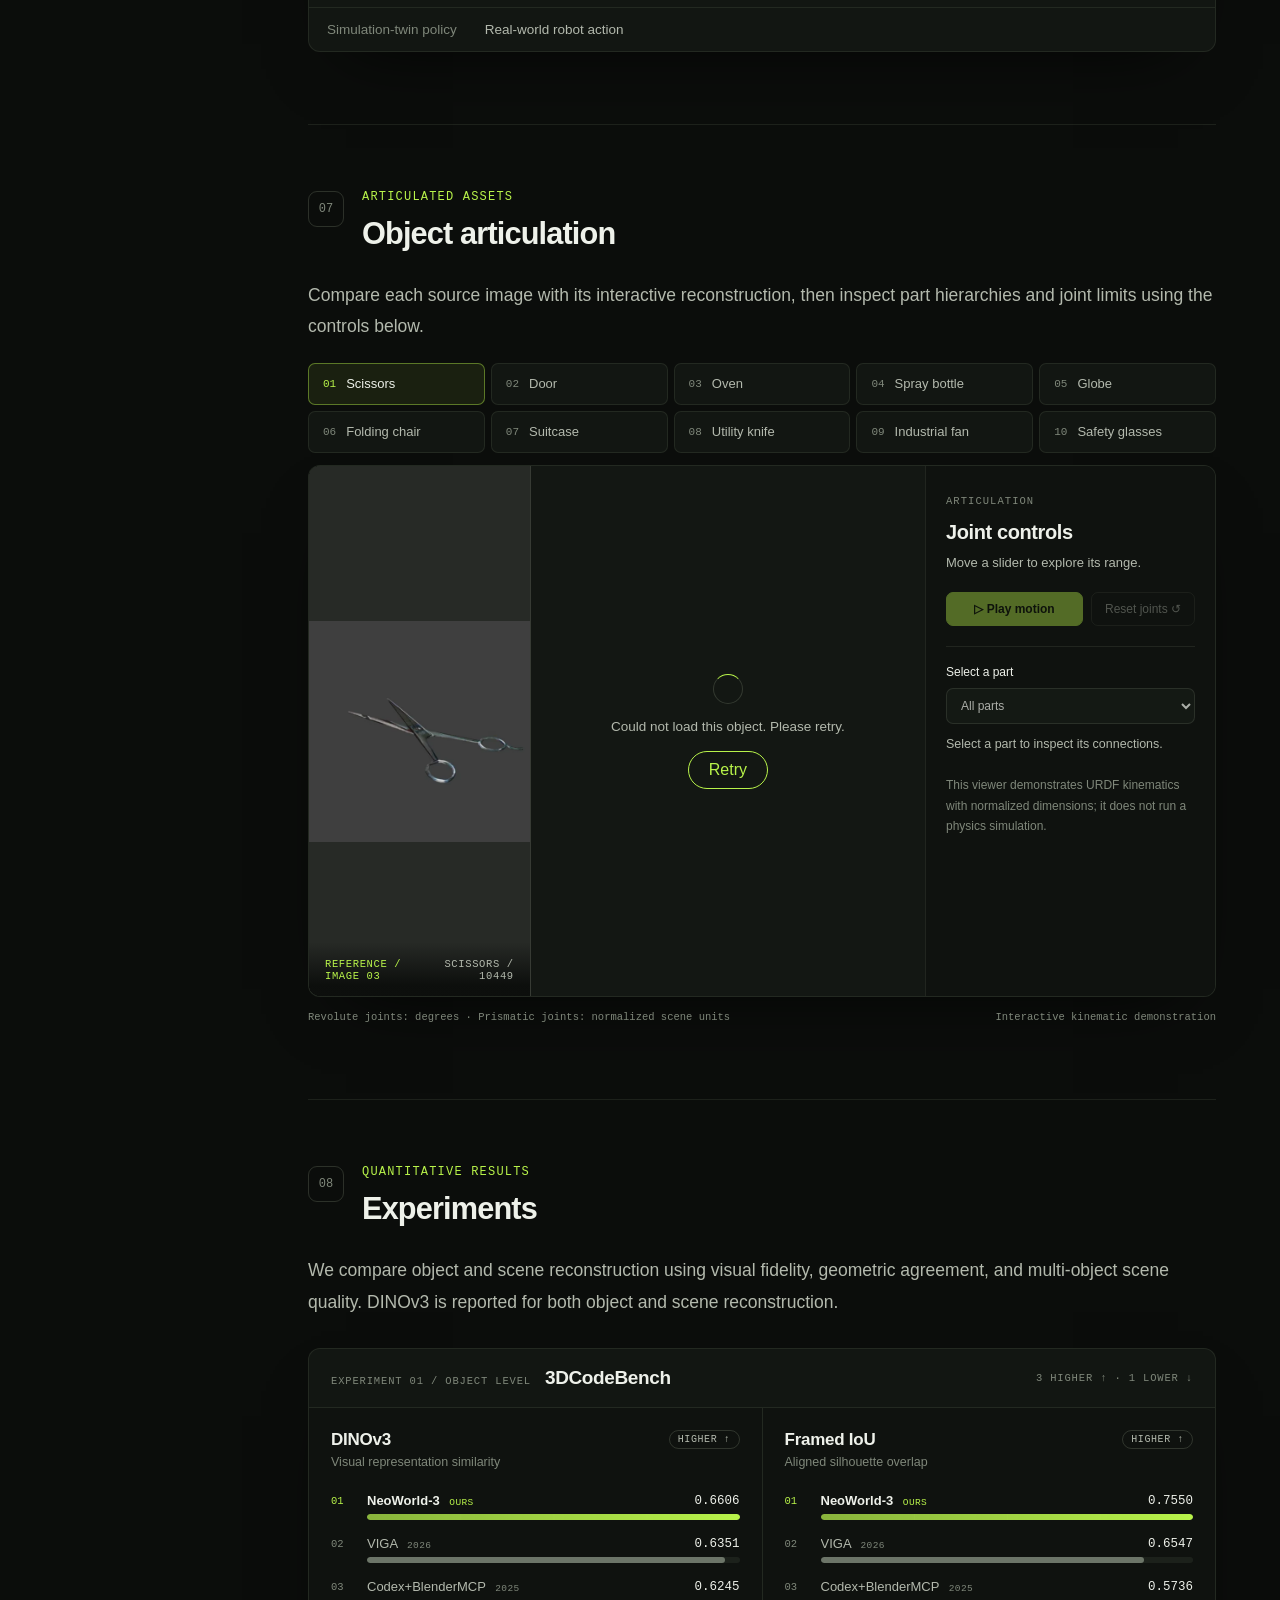
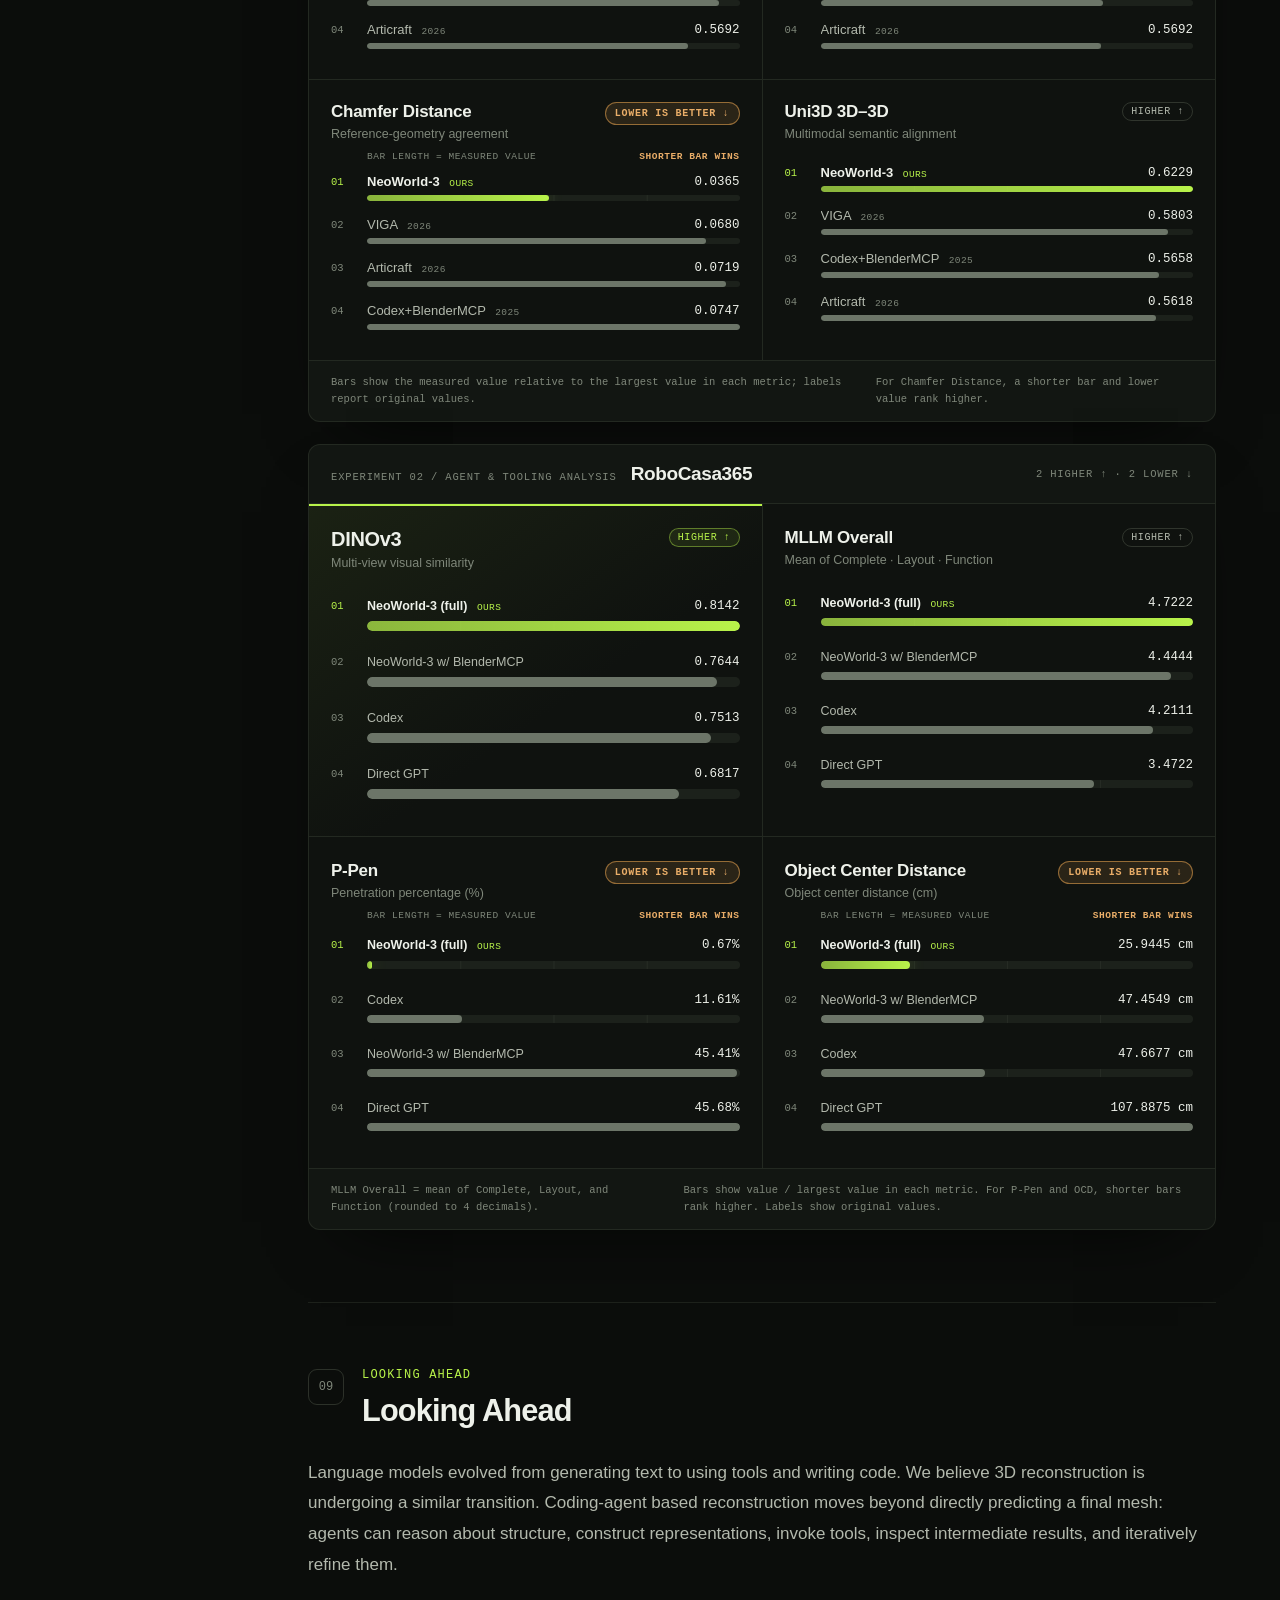
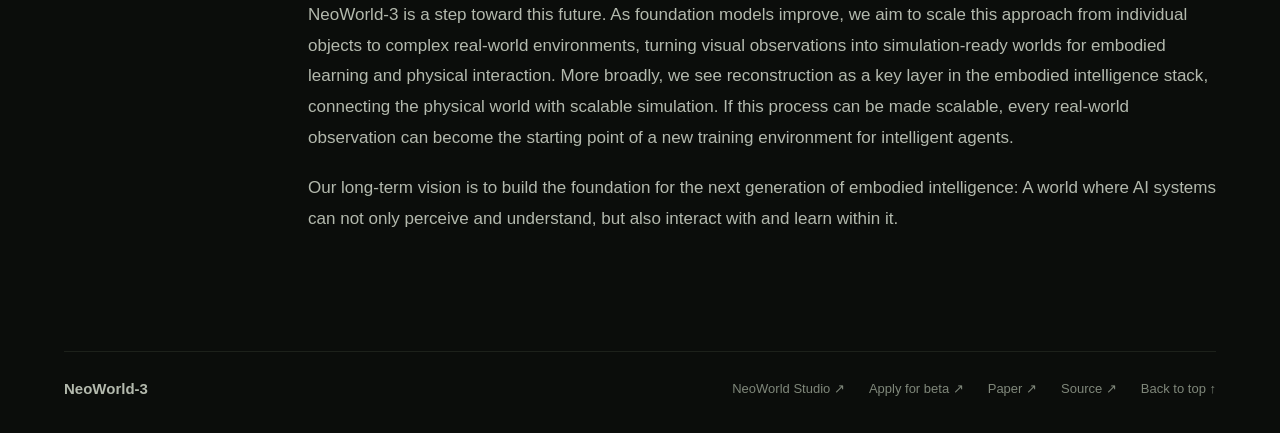
==== commit ba2fe2e0: "Link NeoWorld-3 paper from blog" ====
--- a/preview-v2/index.html
+++ b/preview-v2/index.html
@@ -14,7 +14,7 @@
   <link rel="preload" href="optimized/scene-wireframe.nwf2.gz" as="fetch" crossorigin>
   <link rel="preload" href="../assets/fusion-pixel-latin-subset.woff2" as="font" type="font/woff2" crossorigin>
   <link rel="stylesheet" href="viewer.css?v=v2-1">
-  <link rel="stylesheet" href="style.css?v=v2-10">
+  <link rel="stylesheet" href="style.css?v=v2-11">
   <link rel="stylesheet" href="workflow.css?v=1">
   <script defer src="scene-hero.js?v=v2-1"></script>
   <script defer src="lazy-media.js?v=v2-1"></script>
@@ -44,10 +44,10 @@
             <svg class="resource-icon" viewBox="0 0 24 24" fill="currentColor" aria-hidden="true"><path d="M10.226 17.284c-2.965-.36-5.054-2.493-5.054-5.256 0-1.123.404-2.336 1.078-3.144-.292-.741-.247-2.314.09-2.965.898-.112 2.111.36 2.83 1.01.853-.269 1.752-.404 2.853-.404 1.1 0 1.999.135 2.807.382.696-.629 1.932-1.1 2.83-.988.315.606.36 2.179.067 2.942.72.854 1.101 2 1.101 3.167 0 2.763-2.089 4.852-5.098 5.234.763.494 1.28 1.572 1.28 2.807v2.336c0 .674.561 1.056 1.235.786 4.066-1.55 7.255-5.615 7.255-10.646C23.5 6.188 18.334 1 11.978 1 5.62 1 .5 6.188.5 12.545c0 4.986 3.167 9.12 7.435 10.669.606.225 1.19-.18 1.19-.786V20.63a2.9 2.9 0 0 1-1.078.224c-1.483 0-2.359-.808-2.987-2.313-.247-.607-.517-.966-1.034-1.033-.27-.023-.359-.135-.359-.27 0-.27.45-.471.898-.471.652 0 1.213.404 1.797 1.235.45.651.921.943 1.483.943.561 0 .92-.202 1.437-.719.382-.381.674-.718.944-.943"/></svg>
             <span class="resource-copy"><strong>GitHub</strong><small>Coming soon</small></span><span class="resource-arrow" aria-hidden="true">↗</span>
           </a>
-          <span class="resource-card resource-card-soon" aria-label="arXiv, coming soon">
+          <a class="resource-card resource-card-paper" href="https://arxiv.org/abs/2610.27690" target="_blank" rel="noopener noreferrer" aria-label="Read NeoWorld-3 paper on arXiv, 2610.27690">
             <svg class="resource-icon" viewBox="0 0 24 24" fill="none" stroke="currentColor" stroke-width="1.8" stroke-linecap="round" stroke-linejoin="round" aria-hidden="true"><path d="M7 2.5h7l4 4V21H7a2 2 0 0 1-2-2V4.5a2 2 0 0 1 2-2Z"/><path d="M14 2.5v4h4M9 11h6m-6 4h6"/></svg>
-            <span class="resource-copy"><strong>arXiv</strong><small>Coming soon</small></span>
-          </span>
+            <span class="resource-copy"><strong>arXiv</strong><small>Read paper</small></span><span class="resource-arrow" aria-hidden="true">↗</span>
+          </a>
           <span class="resource-card resource-card-soon" aria-label="Hugging Face, coming soon">
             <span class="resource-icon resource-icon-emoji" aria-hidden="true">🤗</span>
             <span class="resource-copy"><strong>Hugging Face</strong><small>Coming soon</small></span>
@@ -336,7 +336,7 @@
       </article>
     </div>
   </main>
-  <footer class="site-footer"><a class="footer-brand" href="#top">NeoWorld-3</a><div><a data-external-link="studio" href="https://47.116.163.26:28871/login" target="_blank" rel="noopener noreferrer">NeoWorld Studio ↗</a><a data-external-link="beta" href="http://139.224.165.34/" target="_blank" rel="noopener noreferrer">Apply for beta ↗</a><a href="https://github.com/NeoWorldProject/NeoWorldStudio" target="_blank" rel="noopener">Source ↗</a><a href="#top">Back to top ↑</a></div></footer>
+  <footer class="site-footer"><a class="footer-brand" href="#top">NeoWorld-3</a><div><a data-external-link="studio" href="https://47.116.163.26:28871/login" target="_blank" rel="noopener noreferrer">NeoWorld Studio ↗</a><a data-external-link="beta" href="http://139.224.165.34/" target="_blank" rel="noopener noreferrer">Apply for beta ↗</a><a href="https://arxiv.org/abs/2610.27690" target="_blank" rel="noopener noreferrer">Paper ↗</a><a href="https://github.com/NeoWorldProject/NeoWorldStudio" target="_blank" rel="noopener">Source ↗</a><a href="#top">Back to top ↑</a></div></footer>
   <dialog class="method-lightbox" id="method-lightbox" aria-label="Enlarged workflow image">
     <figure>
       <button class="method-lightbox-close" type="button" aria-label="Close enlarged image">Close ×</button>
--- a/preview-v2/style.css
+++ b/preview-v2/style.css
@@ -77,11 +77,14 @@
 .beta-access-dot{width:7px;height:7px;border-radius:50%;background:currentColor;box-shadow:0 0 10px var(--accent)}
 .beta-access-link>span:last-child{margin-left:6px;font-size:16px;font-weight:400}
 
-/* Cover resources: GitHub is the only live destination, so it leads; the rest recede. */
+/* Cover resources: the paper is live; unreleased destinations recede. */
 .project-links{display:grid;grid-template-columns:repeat(4,minmax(0,1fr));gap:10px;max-width:820px}
 .project-links .resource-card{display:flex;align-items:center;gap:12px;min-width:0;min-height:68px;padding:13px 15px;border:1px solid var(--line-strong);border-radius:var(--radius-sm);background:color-mix(in srgb,var(--surface) 80%,transparent);color:var(--text)}
 .project-links .resource-card-github{border-color:var(--accent);background:var(--accent);color:var(--accent-ink);transition:transform .25s var(--ease-out),box-shadow .25s,filter .25s}
 .project-links .resource-card-github:hover{color:var(--accent-ink);transform:translateY(-2px);filter:brightness(1.06);box-shadow:0 12px 34px -12px rgba(184,243,74,.55)}
+.project-links .resource-card-paper{border-color:var(--accent-line);background:var(--accent-soft);transition:transform .25s var(--ease-out),border-color .25s,background-color .25s}
+.project-links .resource-card-paper:hover{transform:translateY(-2px);border-color:var(--accent);background:color-mix(in srgb,var(--accent) 16%,var(--surface))}
+.project-links .resource-card-paper .resource-icon{color:var(--accent)}
 .project-links .resource-card-soon{cursor:default;border-style:dashed;background:transparent;color:var(--text-2)}
 .project-links .resource-icon{display:block;flex:0 0 22px;width:22px;height:22px}
 .project-links .resource-icon-emoji{font-size:20px;line-height:22px;text-align:center;filter:grayscale(.35)}
@@ -91,6 +94,7 @@
 .project-links .resource-card-github small{color:#3d5418}
 .project-links .resource-arrow{margin-left:auto;font-size:16px;transition:transform .25s var(--ease-out)}
 .project-links .resource-card-github:hover .resource-arrow{transform:translate(2px,-2px)}
+.project-links .resource-card-paper:hover .resource-arrow{transform:translate(2px,-2px)}
 
 /* Intro and scroll motion: CSS only; the page is fully readable without it. */
 @media(prefers-reduced-motion:no-preference){
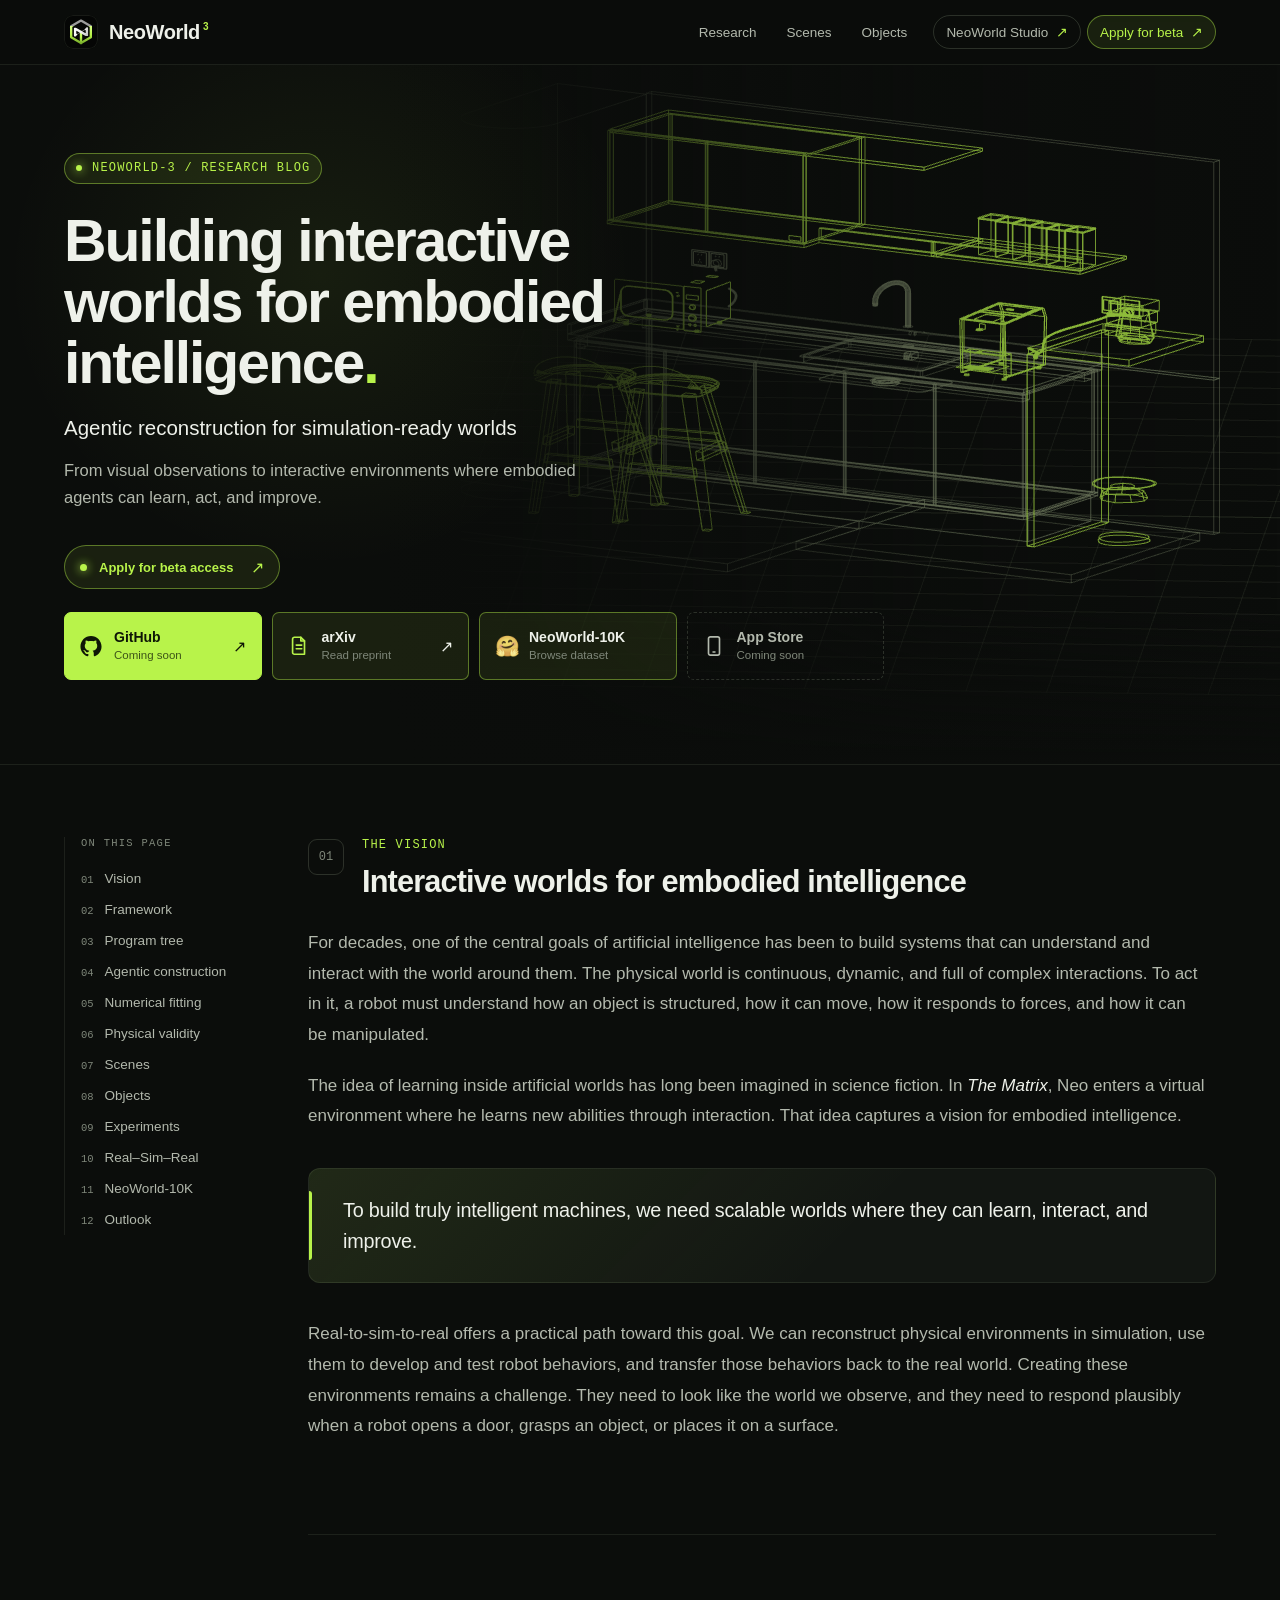
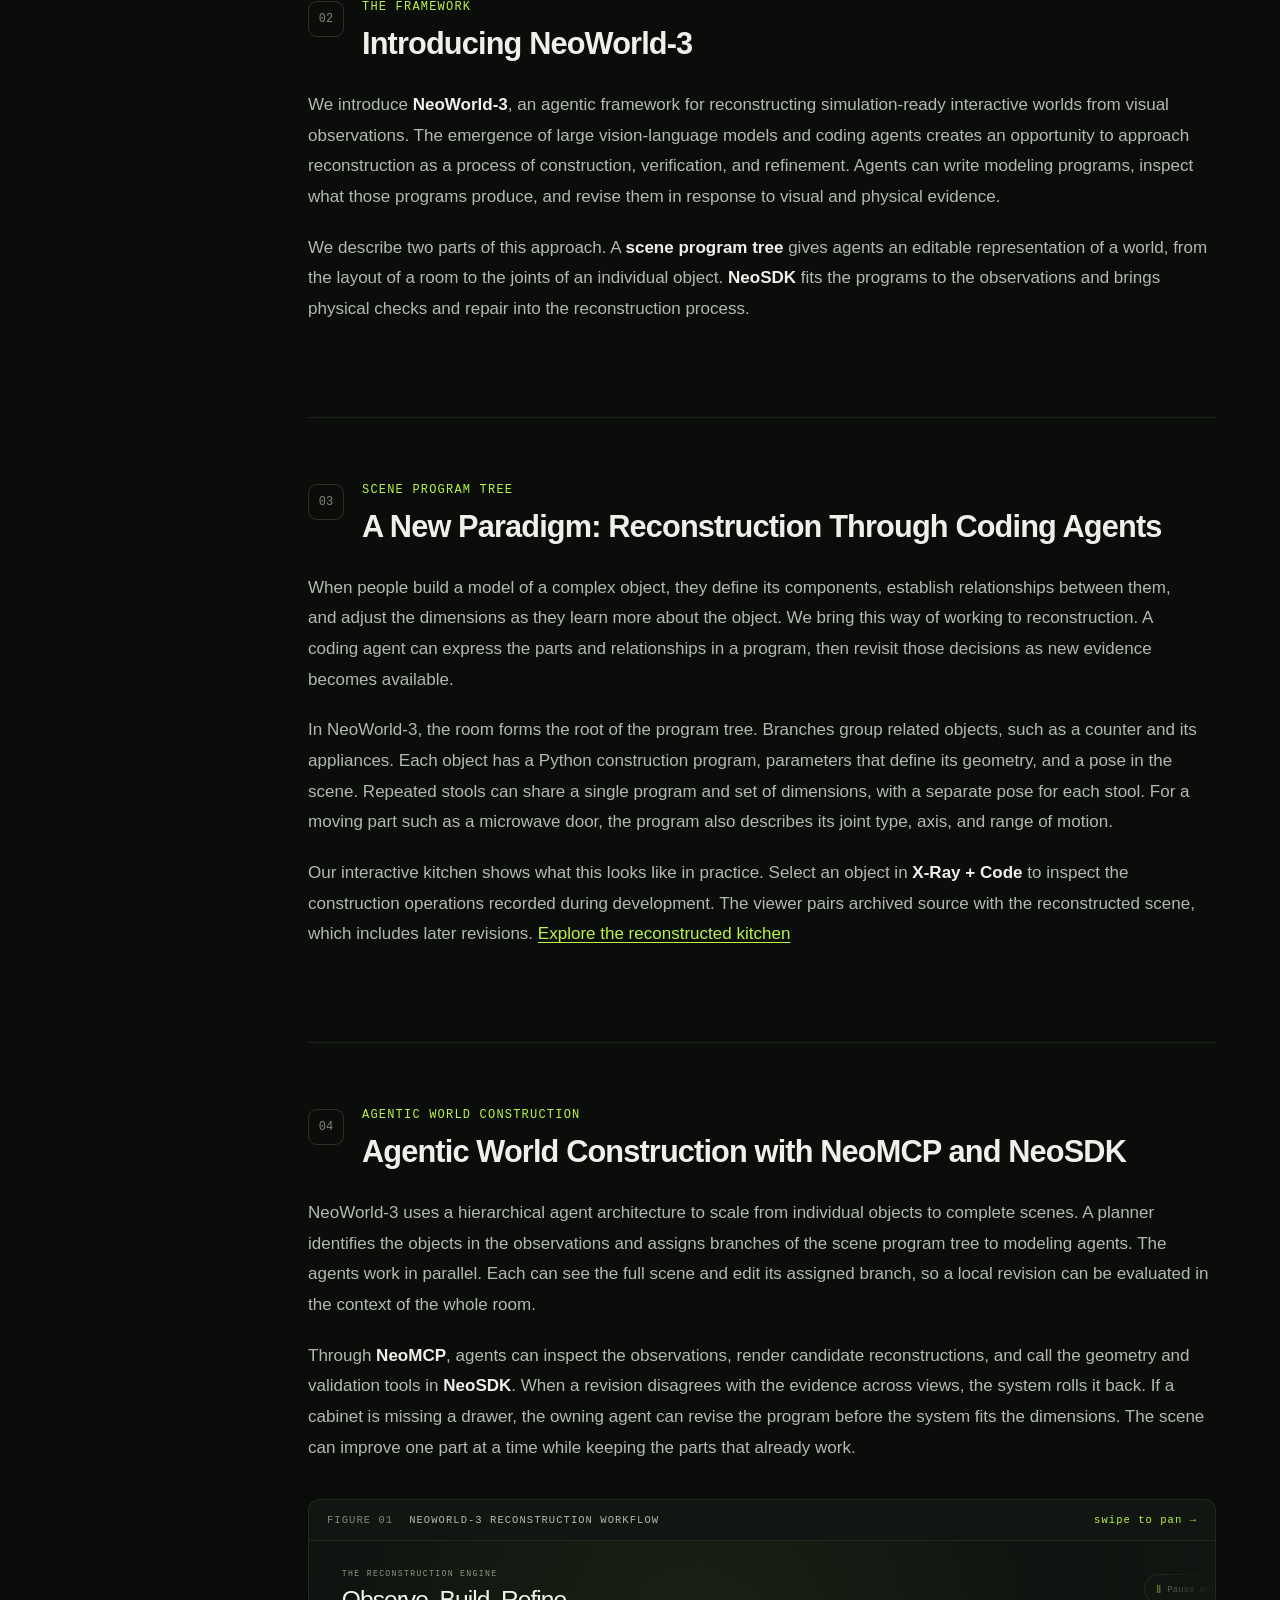
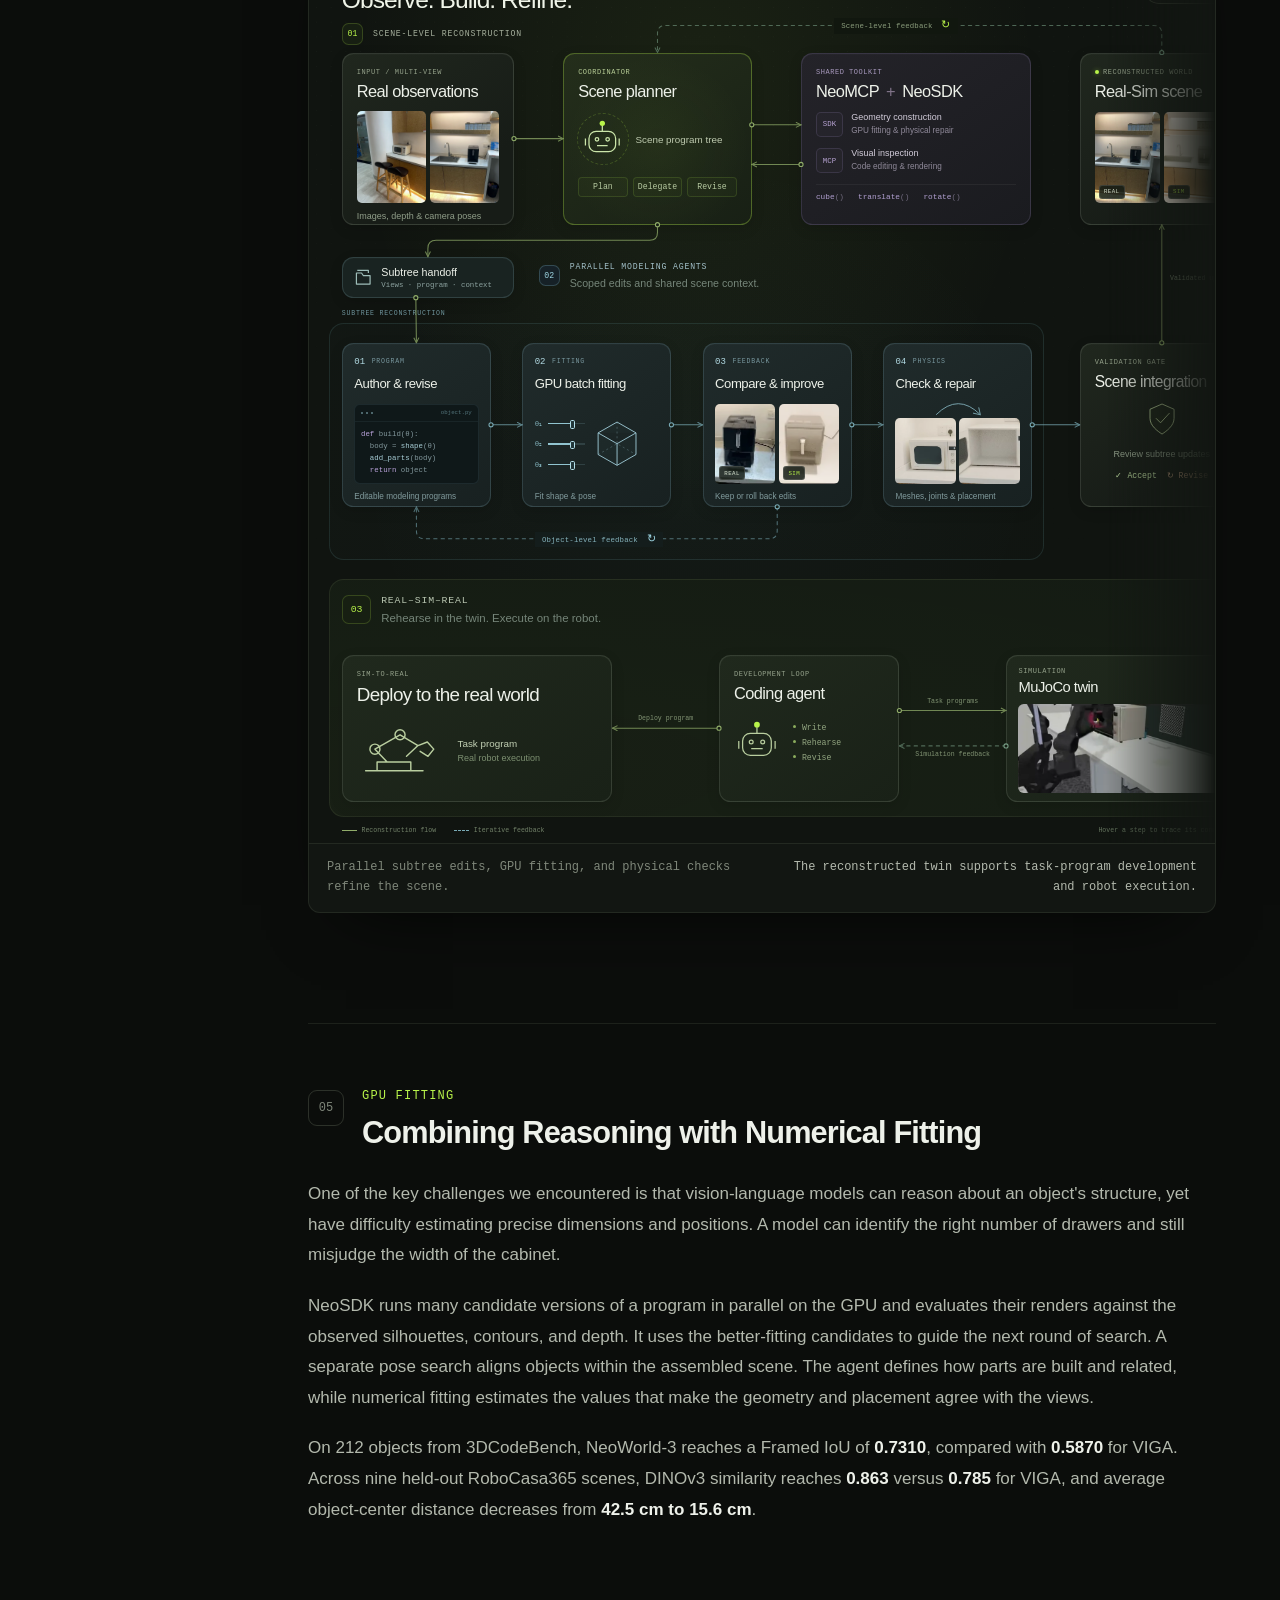
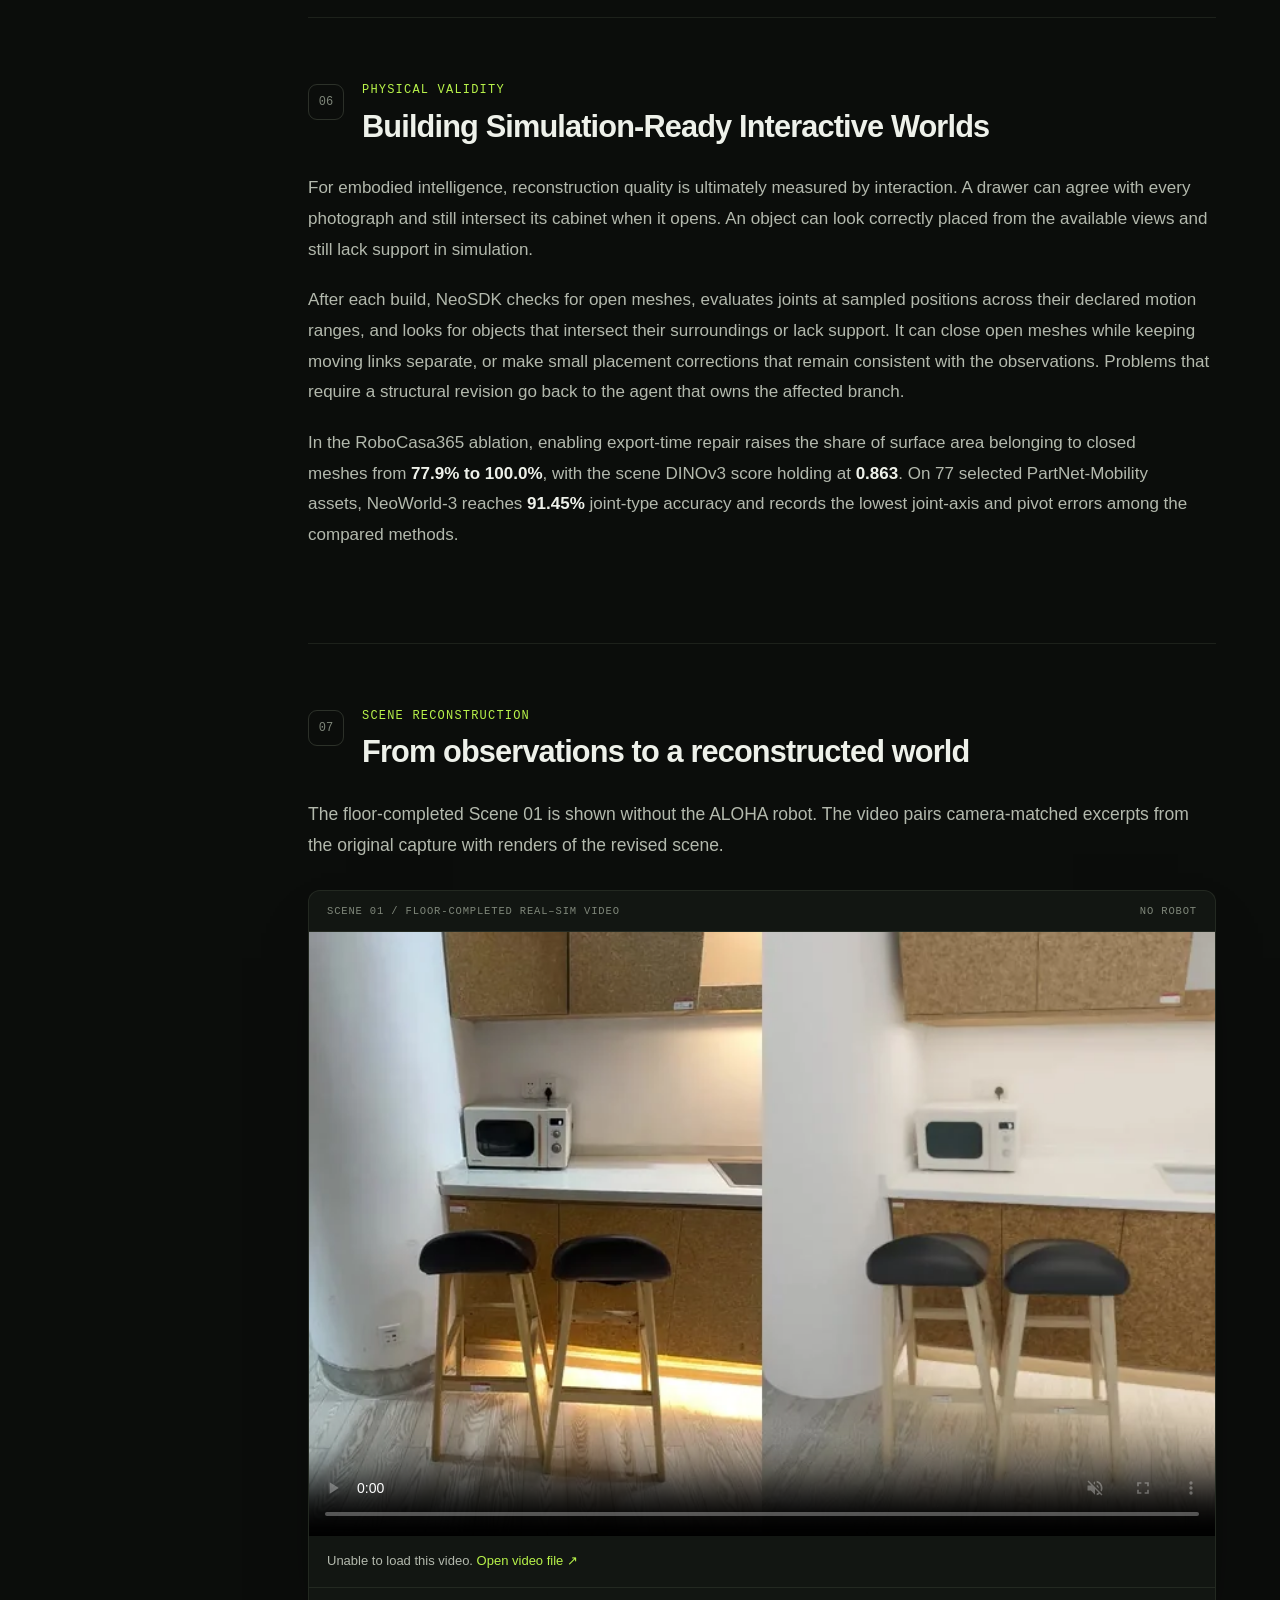
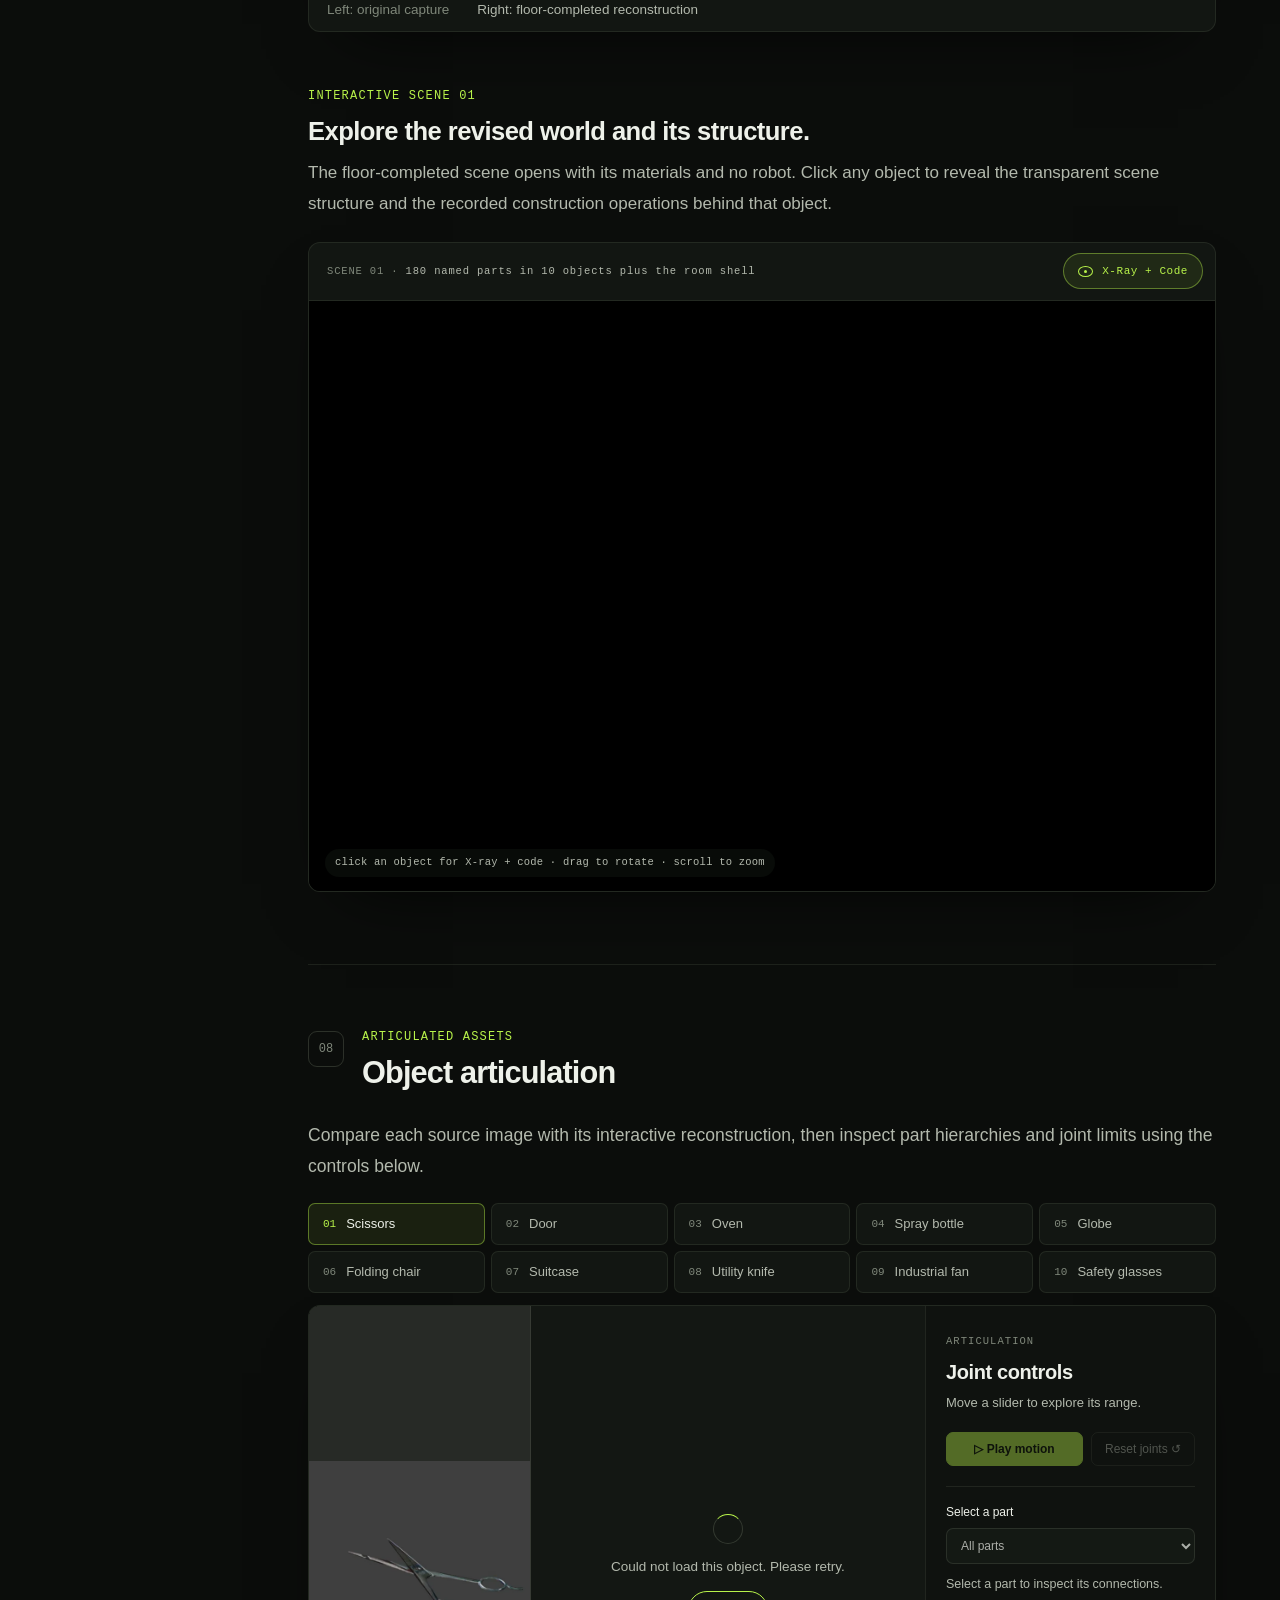
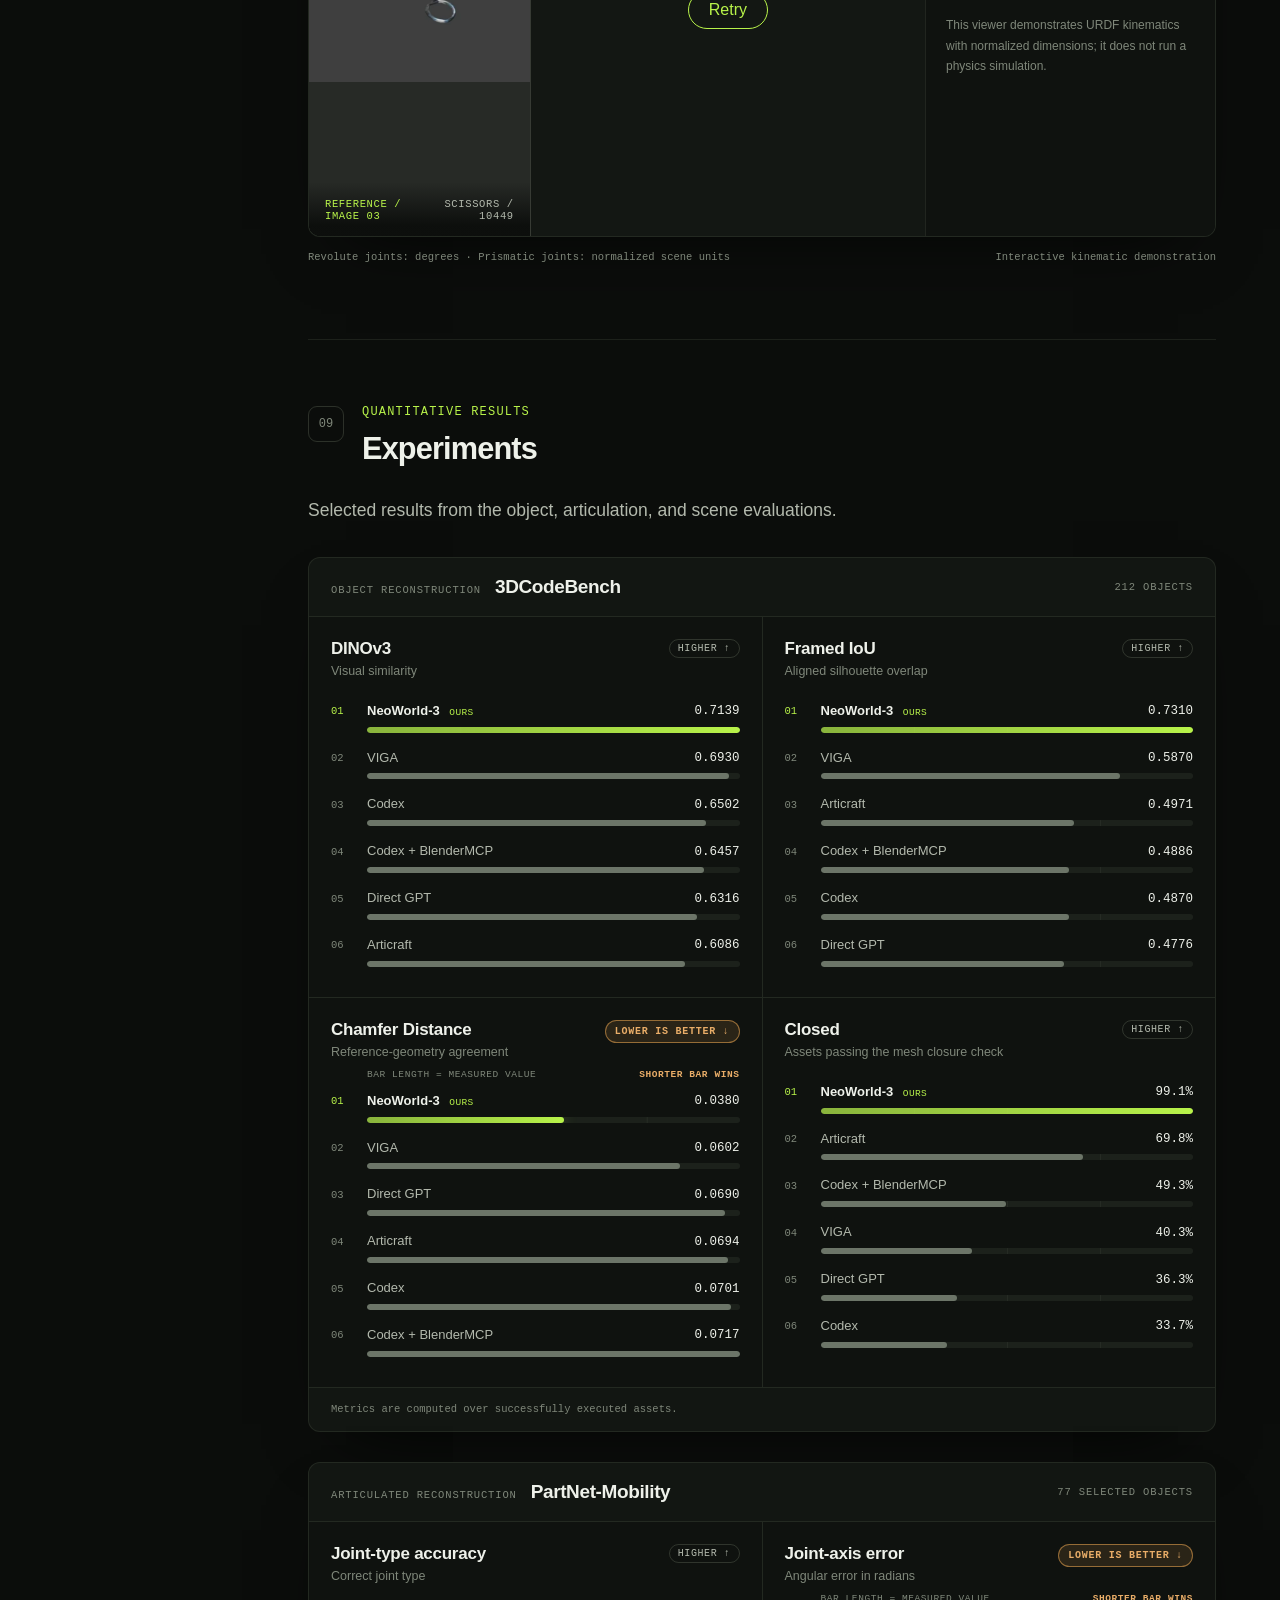
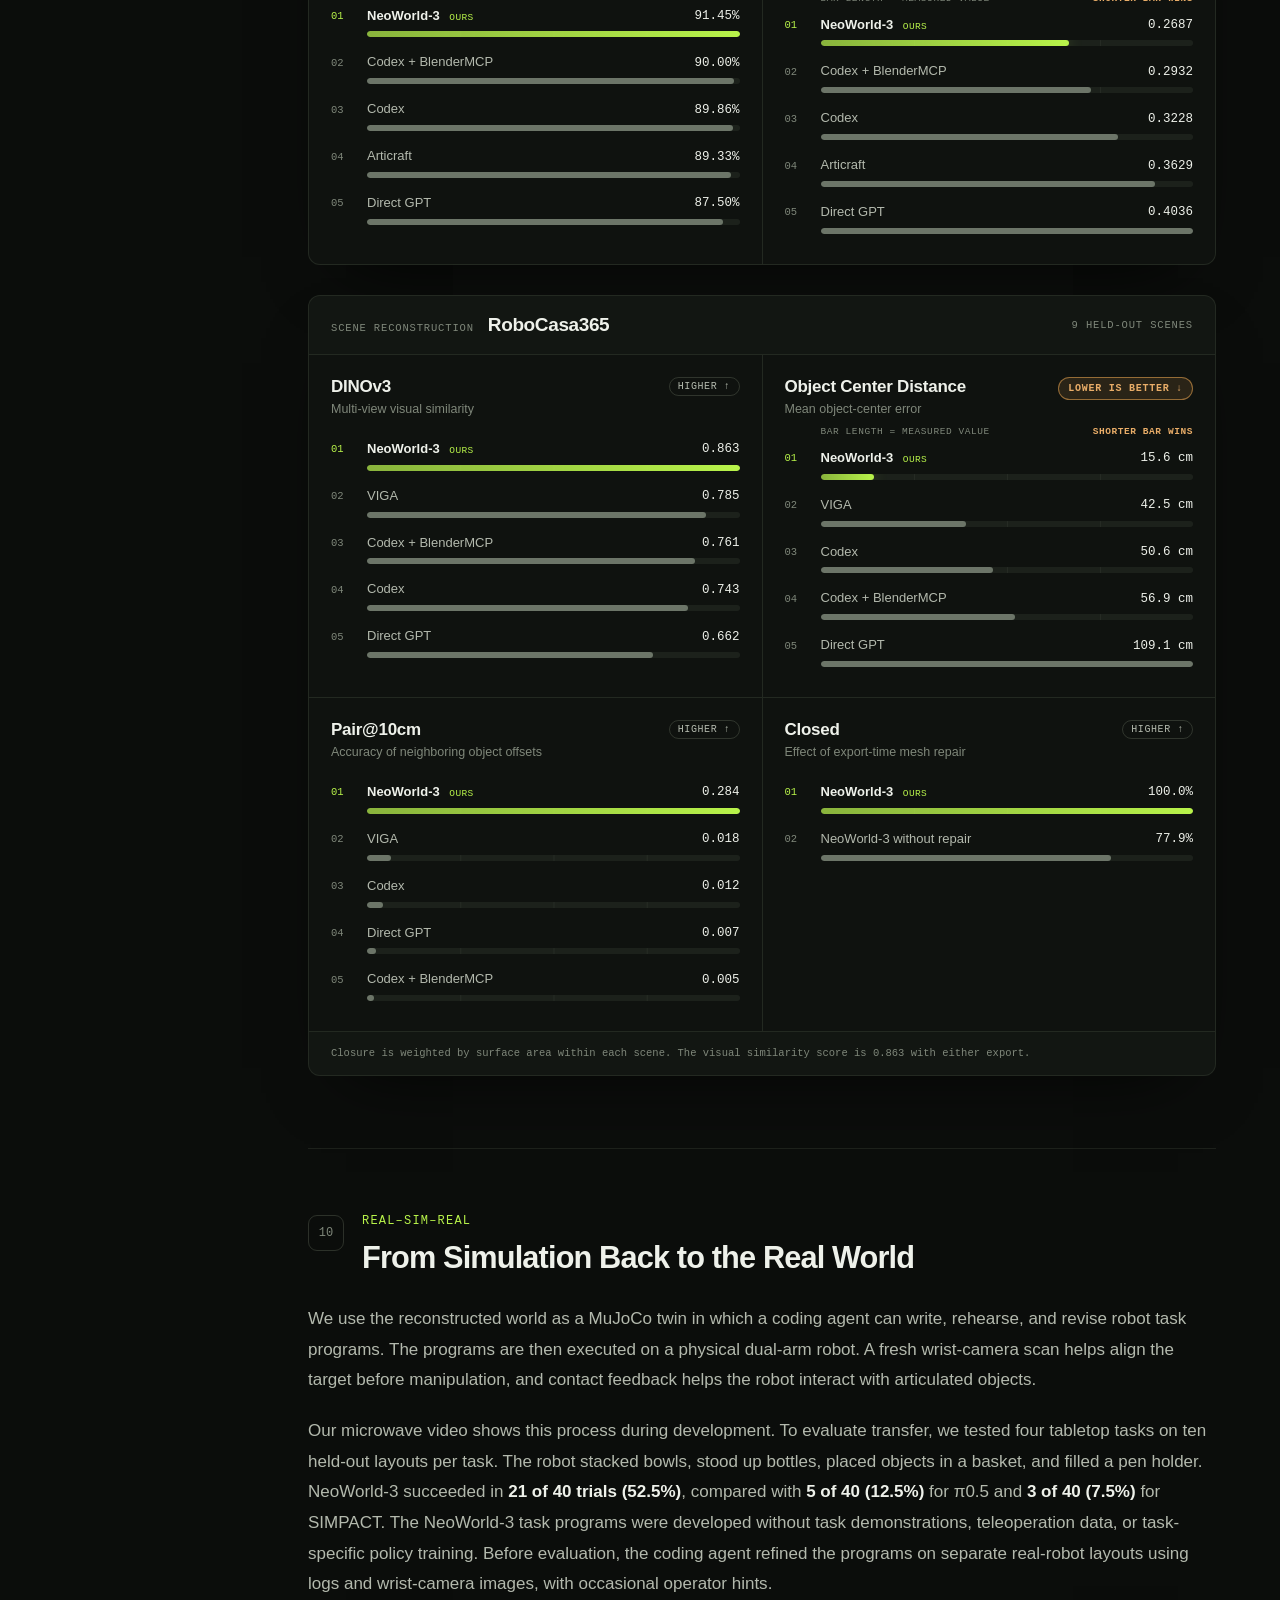
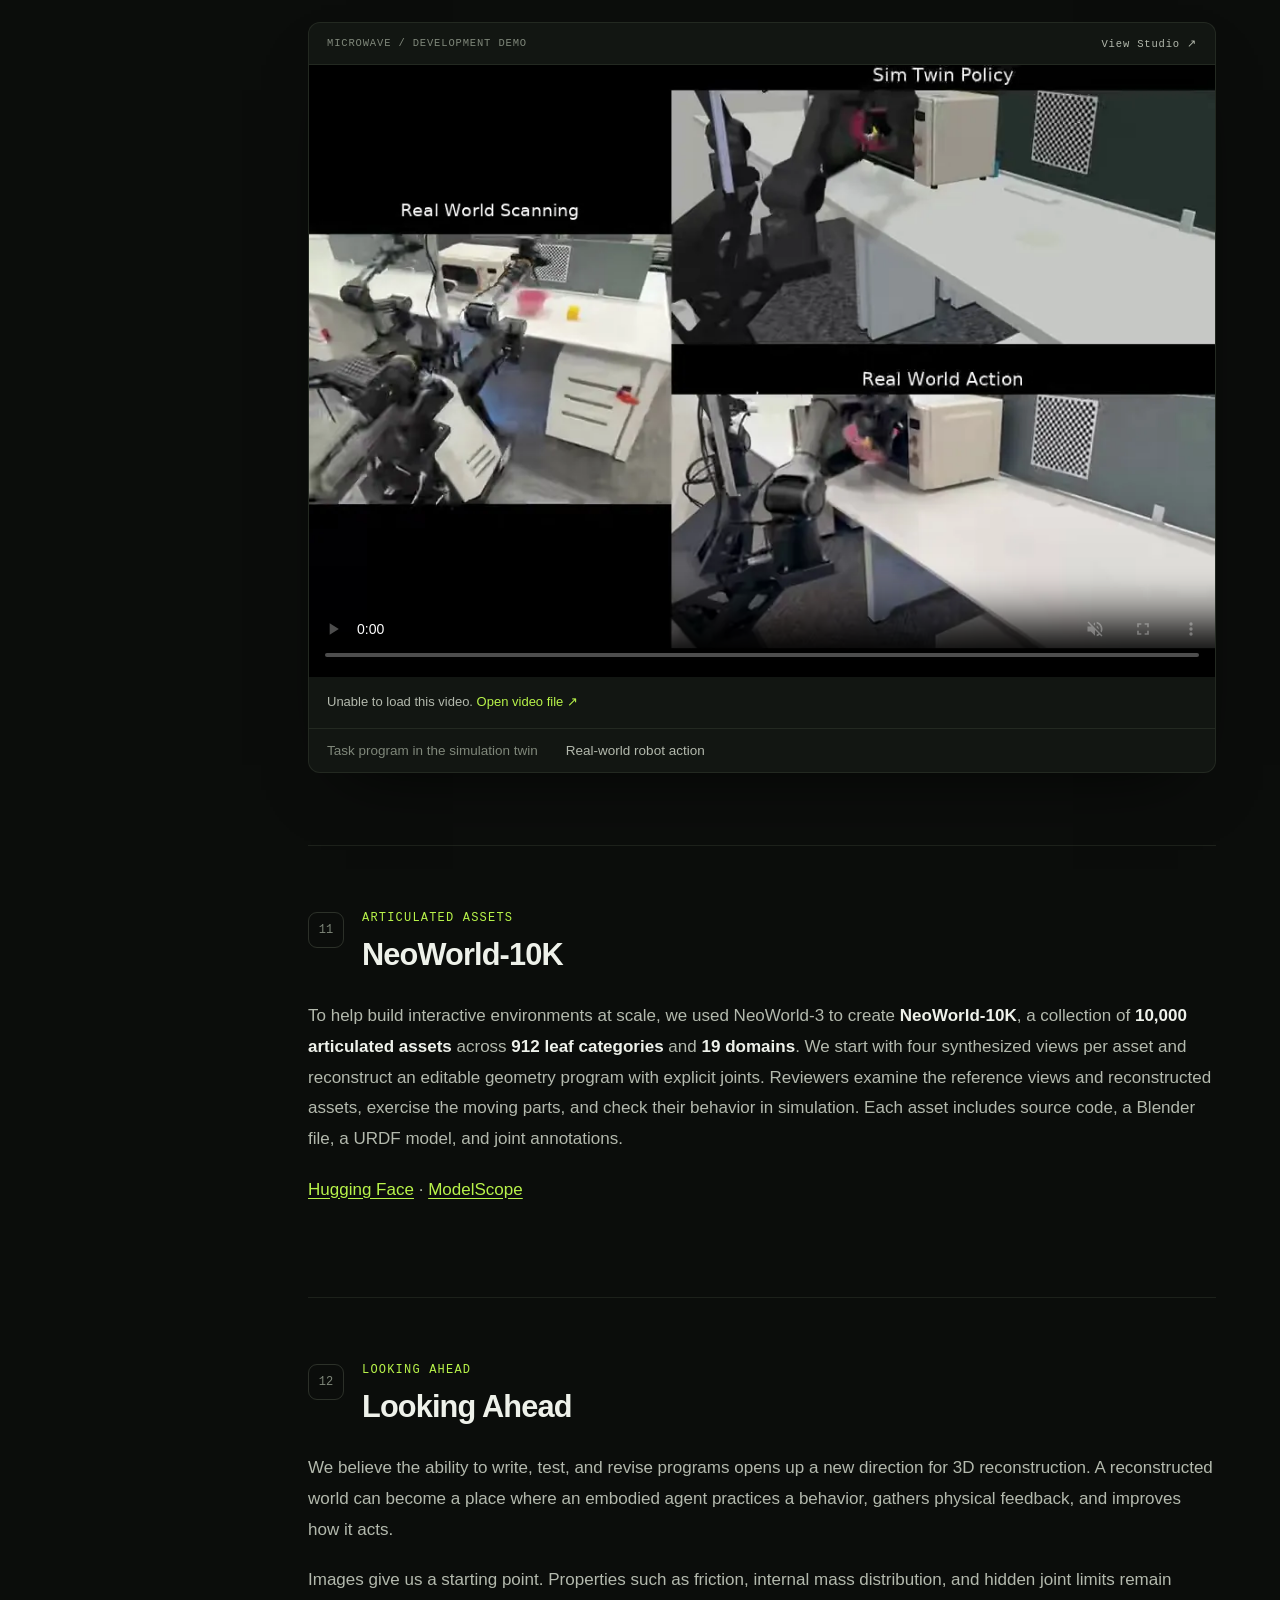
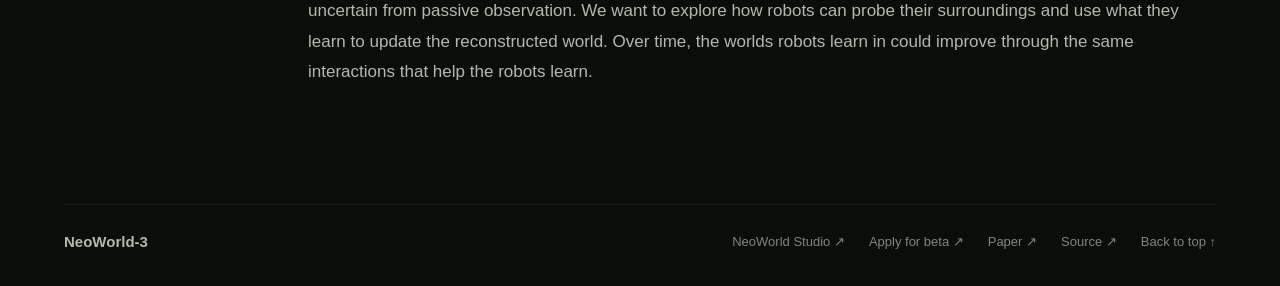
==== commit 1c0aae6c: "Update NeoWorld-3 research blog for revised paper" ====
--- a/preview-v2/index.html
+++ b/preview-v2/index.html
@@ -7,15 +7,15 @@
   <meta name="theme-color" content="#0b0d0b">
   <meta name="description" content="NeoWorld-3 is an agentic framework for reconstructing simulation-ready interactive worlds from visual observations.">
   <meta property="og:title" content="NeoWorld-3: Building Interactive Worlds for Embodied Intelligence">
-  <meta property="og:description" content="Coding-agent based reconstruction for simulation-ready interactive worlds.">
+  <meta property="og:description" content="Editable scene programs, physics-in-the-loop fitting, and Real–Sim–Real robot manipulation.">
   <link rel="icon" type="image/svg+xml" href="brand/neoworld-favicon.svg?v=black-7">
-  <title>NeoWorld-3 — Building Interactive Worlds for Embodied Intelligence</title>
+  <title>NeoWorld-3: Building Interactive Worlds for Embodied Intelligence</title>
   <script>document.documentElement.classList.add('js');const theme=new URLSearchParams(location.search).get('theme');if(theme==='light'||theme==='ocean')document.documentElement.classList.add(`theme-${theme}`);if(theme==='ocean')document.querySelector('meta[name="theme-color"]').content='#0b1420';addEventListener('load',()=>{if(!window.nwApp)document.documentElement.classList.remove('js')})</script>
   <link rel="preload" href="optimized/scene-wireframe.nwf2.gz" as="fetch" crossorigin>
   <link rel="preload" href="../assets/fusion-pixel-latin-subset.woff2" as="font" type="font/woff2" crossorigin>
   <link rel="stylesheet" href="viewer.css?v=v2-1">
-  <link rel="stylesheet" href="style.css?v=v2-11">
-  <link rel="stylesheet" href="workflow.css?v=1">
+  <link rel="stylesheet" href="style.css?v=v2-12">
+  <link rel="stylesheet" href="workflow.css?v=2">
   <script defer src="scene-hero.js?v=v2-1"></script>
   <script defer src="lazy-media.js?v=v2-1"></script>
   <script defer src="site-links.js?v=1"></script>
@@ -28,7 +28,7 @@
   <a class="skip-link" href="#research">Skip to article</a>
   <header class="nav"><div class="nav-inner">
     <a class="brand" href="#top" aria-label="NeoWorld home"><img class="brand-mark" src="brand/neoworld-nw-small.svg?v=final-green-6" alt=""><span>NeoWorld<span class="brand-dot">3</span></span></a>
-    <nav aria-label="Main navigation"><a href="#research">Research</a><a href="#scene-demo">Scenes</a><a href="#interactive">Objects</a><a class="studio-link" data-external-link="studio" href="https://47.116.163.26:28871/login" target="_blank" rel="noopener noreferrer">NeoWorld Studio <span>↗</span></a><a class="beta-nav-link" data-external-link="beta" href="http://139.224.165.34/" target="_blank" rel="noopener noreferrer">Apply for beta <span>↗</span></a></nav>
+    <nav aria-label="Main navigation"><a href="#research">Research</a><a href="#scene-demo">Scenes</a><a href="#interactive">Objects</a><a class="studio-link" data-external-link="studio" href="https://doxibot.com/" target="_blank" rel="noopener noreferrer">NeoWorld Studio <span>↗</span></a><a class="beta-nav-link" data-external-link="beta" href="http://139.224.165.34/" target="_blank" rel="noopener noreferrer">Apply for beta <span>↗</span></a></nav>
   </div><div class="read-progress" aria-hidden="true"><i></i></div></header>
   <main id="top">
     <section class="hero" aria-labelledby="blog-title">
@@ -44,14 +44,14 @@
             <svg class="resource-icon" viewBox="0 0 24 24" fill="currentColor" aria-hidden="true"><path d="M10.226 17.284c-2.965-.36-5.054-2.493-5.054-5.256 0-1.123.404-2.336 1.078-3.144-.292-.741-.247-2.314.09-2.965.898-.112 2.111.36 2.83 1.01.853-.269 1.752-.404 2.853-.404 1.1 0 1.999.135 2.807.382.696-.629 1.932-1.1 2.83-.988.315.606.36 2.179.067 2.942.72.854 1.101 2 1.101 3.167 0 2.763-2.089 4.852-5.098 5.234.763.494 1.28 1.572 1.28 2.807v2.336c0 .674.561 1.056 1.235.786 4.066-1.55 7.255-5.615 7.255-10.646C23.5 6.188 18.334 1 11.978 1 5.62 1 .5 6.188.5 12.545c0 4.986 3.167 9.12 7.435 10.669.606.225 1.19-.18 1.19-.786V20.63a2.9 2.9 0 0 1-1.078.224c-1.483 0-2.359-.808-2.987-2.313-.247-.607-.517-.966-1.034-1.033-.27-.023-.359-.135-.359-.27 0-.27.45-.471.898-.471.652 0 1.213.404 1.797 1.235.45.651.921.943 1.483.943.561 0 .92-.202 1.437-.719.382-.381.674-.718.944-.943"/></svg>
             <span class="resource-copy"><strong>GitHub</strong><small>Coming soon</small></span><span class="resource-arrow" aria-hidden="true">↗</span>
           </a>
-          <a class="resource-card resource-card-paper" href="https://arxiv.org/abs/2610.27690" target="_blank" rel="noopener noreferrer" aria-label="Read NeoWorld-3 paper on arXiv, 2610.27690">
+          <a class="resource-card resource-card-paper" href="https://arxiv.org/abs/2610.27690" target="_blank" rel="noopener noreferrer" aria-label="Read the NeoWorld-3 preprint on arXiv">
             <svg class="resource-icon" viewBox="0 0 24 24" fill="none" stroke="currentColor" stroke-width="1.8" stroke-linecap="round" stroke-linejoin="round" aria-hidden="true"><path d="M7 2.5h7l4 4V21H7a2 2 0 0 1-2-2V4.5a2 2 0 0 1 2-2Z"/><path d="M14 2.5v4h4M9 11h6m-6 4h6"/></svg>
-            <span class="resource-copy"><strong>arXiv</strong><small>Read paper</small></span><span class="resource-arrow" aria-hidden="true">↗</span>
+            <span class="resource-copy"><strong>arXiv</strong><small>Read preprint</small></span><span class="resource-arrow" aria-hidden="true">↗</span>
           </a>
-          <span class="resource-card resource-card-soon" aria-label="Hugging Face, coming soon">
+          <a class="resource-card resource-card-paper" href="#dataset">
             <span class="resource-icon resource-icon-emoji" aria-hidden="true">🤗</span>
-            <span class="resource-copy"><strong>Hugging Face</strong><small>Coming soon</small></span>
-          </span>
+            <span class="resource-copy"><strong>NeoWorld-10K</strong><small>Browse dataset</small></span>
+          </a>
           <span class="resource-card resource-card-soon" aria-label="App Store, coming soon">
             <svg class="resource-icon" viewBox="0 0 24 24" fill="none" stroke="currentColor" stroke-width="1.8" stroke-linecap="round" stroke-linejoin="round" aria-hidden="true"><rect x="6" y="2" width="12" height="20" rx="2"/><path d="M11 18.5h2"/></svg>
             <span class="resource-copy"><strong>App Store</strong><small>Coming soon</small></span>
@@ -60,23 +60,30 @@
       </div>
     </section>
     <div class="article-grid">
-      <aside class="article-toc"><nav aria-label="Article contents"><p>ON THIS PAGE</p><a href="#research">01 <span>Vision</span></a><a href="#framework">02 <span>Framework</span></a><a href="#agentic-architecture">03 <span>Agentic construction</span></a><a href="#refinement">04 <span>Refinement</span></a><a href="#simulation-ready">05 <span>Physical validity</span></a><a href="#scene-demo">06 <span>Scenes</span></a><a href="#interactive">07 <span>Objects</span></a><a href="#benchmarks">08 <span>Experiments</span></a><a href="#outlook">09 <span>Outlook</span></a></nav></aside>
+      <aside class="article-toc"><nav aria-label="Article contents"><p>ON THIS PAGE</p><a href="#research">01 <span>Vision</span></a><a href="#framework">02 <span>Framework</span></a><a href="#program-tree">03 <span>Program tree</span></a><a href="#agentic-architecture">04 <span>Agentic construction</span></a><a href="#refinement">05 <span>Numerical fitting</span></a><a href="#simulation-ready">06 <span>Physical validity</span></a><a href="#scene-demo">07 <span>Scenes</span></a><a href="#interactive">08 <span>Objects</span></a><a href="#benchmarks">09 <span>Experiments</span></a><a href="#real-sim-real">10 <span>Real–Sim–Real</span></a><a href="#dataset">11 <span>NeoWorld-10K</span></a><a href="#outlook">12 <span>Outlook</span></a></nav></aside>
       <article class="article-body" aria-label="NeoWorld-3 research blog">
         <section class="article-section" id="research" aria-labelledby="research-heading">
           <div class="section-heading" data-reveal><span class="section-number">01</span><div><p class="eyebrow">THE VISION</p><h2 id="research-heading">Interactive worlds for embodied intelligence</h2></div></div>
-          <p>In recent years, AI has advanced rapidly through a simple but powerful recipe: large-scale pretraining followed by reinforcement learning. Embodied intelligence, however, faces a much harder scaling problem. The physical world is continuous, dynamic, and expensive to interact with; robots must learn not only what they see, but also how objects move, respond to forces, and change through interaction. To bring embodied intelligence into the same scalable learning paradigm, we need environments where such experience can be generated at scale.</p>
-          <p>Science fiction has long imagined intelligence learning inside virtual worlds. In <em>The Matrix</em>, Neo acquires new abilities through interaction in a virtual environment. This idea may offer a promising direction for embodied intelligence.</p>
-          <blockquote class="article-quote" data-reveal>Embodied intelligence needs worlds it can interact with, not just worlds it can see.</blockquote>
-          <p>Real-to-sim-to-real provides a practical path toward this goal: reconstruct real environments in simulation, use them to generate large-scale data and interactive experience for pretraining and reinforcement learning, and transfer the resulting capabilities back to physical robots. However, building such environments remains difficult. Visual realism alone is not enough: reconstructed worlds must also support modification, interaction, articulation, and physical simulation. For embodied intelligence, reconstruction must therefore move beyond generating 3D assets toward building simulation-ready interactive worlds.</p>
+          <p>For decades, one of the central goals of artificial intelligence has been to build systems that can understand and interact with the world around them. The physical world is continuous, dynamic, and full of complex interactions. To act in it, a robot must understand how an object is structured, how it can move, how it responds to forces, and how it can be manipulated.</p>
+          <p>The idea of learning inside artificial worlds has long been imagined in science fiction. In <em>The Matrix</em>, Neo enters a virtual environment where he learns new abilities through interaction. That idea captures a vision for embodied intelligence.</p>
+          <blockquote class="article-quote" data-reveal>To build truly intelligent machines, we need scalable worlds where they can learn, interact, and improve.</blockquote>
+          <p>Real-to-sim-to-real offers a practical path toward this goal. We can reconstruct physical environments in simulation, use them to develop and test robot behaviors, and transfer those behaviors back to the real world. Creating these environments remains a challenge. They need to look like the world we observe, and they need to respond plausibly when a robot opens a door, grasps an object, or places it on a surface.</p>
         </section>
         <section class="article-section" id="framework" aria-labelledby="framework-heading">
-          <div class="section-heading" data-reveal><span class="section-number">02</span><div><p class="eyebrow">INTRODUCING NEOWORLD-3</p><h2 id="framework-heading">Introducing NeoWorld-3</h2></div></div>
-          <p>We introduce <strong>NeoWorld-3</strong>, an agentic framework for reconstructing simulation-ready interactive worlds from visual observations. While existing reconstruction systems have achieved impressive visual quality through direct prediction, reconstructing complex structures, interactions, and physical constraints remains challenging. The emergence of large vision-language models and coding agents creates a new opportunity to move beyond this paradigm.</p>
-          <p>NeoWorld-3 is designed around three core principles: <strong>simulation-ready reconstruction, coding-agent based world construction, and object-to-scene scaling</strong>. Simulation-ready reconstruction preserves the geometry, articulation, and physical validity required for downstream simulation. Coding-agent based reconstruction enables vision-language models to actively construct and refine worlds through tools. Object-to-scene reconstruction allows the same framework to scale from individual objects to complex environments.</p>
+          <div class="section-heading" data-reveal><span class="section-number">02</span><div><p class="eyebrow">THE FRAMEWORK</p><h2 id="framework-heading">Introducing NeoWorld-3</h2></div></div>
+          <p>We introduce <strong>NeoWorld-3</strong>, an agentic framework for reconstructing simulation-ready interactive worlds from visual observations. The emergence of large vision-language models and coding agents creates an opportunity to approach reconstruction as a process of construction, verification, and refinement. Agents can write modeling programs, inspect what those programs produce, and revise them in response to visual and physical evidence.</p>
+          <p>We describe two parts of this approach. A <strong>scene program tree</strong> gives agents an editable representation of a world, from the layout of a room to the joints of an individual object. <strong>NeoSDK</strong> fits the programs to the observations and brings physical checks and repair into the reconstruction process.</p>
+        </section>
+        <section class="article-section" id="program-tree" aria-labelledby="program-tree-heading">
+          <div class="section-heading" data-reveal><span class="section-number">03</span><div><p class="eyebrow">SCENE PROGRAM TREE</p><h2 id="program-tree-heading">A New Paradigm: Reconstruction Through Coding Agents</h2></div></div>
+          <p>When people build a model of a complex object, they define its components, establish relationships between them, and adjust the dimensions as they learn more about the object. We bring this way of working to reconstruction. A coding agent can express the parts and relationships in a program, then revisit those decisions as new evidence becomes available.</p>
+          <p>In NeoWorld-3, the room forms the root of the program tree. Branches group related objects, such as a counter and its appliances. Each object has a Python construction program, parameters that define its geometry, and a pose in the scene. Repeated stools can share a single program and set of dimensions, with a separate pose for each stool. For a moving part such as a microwave door, the program also describes its joint type, axis, and range of motion.</p>
+          <p>Our interactive kitchen shows what this looks like in practice. Select an object in <strong>X-Ray + Code</strong> to inspect the construction operations recorded during development. The viewer pairs archived source with the reconstructed scene, which includes later revisions. <a href="#scene-demo">Explore the reconstructed kitchen</a></p>
         </section>
         <section class="article-section" id="agentic-architecture" aria-labelledby="architecture-heading">
-          <div class="section-heading" data-reveal><span class="section-number">03</span><div><p class="eyebrow">AGENTIC WORLD CONSTRUCTION</p><h2 id="architecture-heading">Agentic World Construction with NeoMCP and NeoSDK</h2></div></div>
-          <p>Most 3D reconstruction methods generate a final representation directly from visual observations. NeoWorld-3 takes a different route: reconstruction is carried out by coding agents that write modeling programs, invoke tools, inspect intermediate results, and modify only the parts that need improvement. This is especially useful for scene reconstruction, where errors are often local—a wrong object geometry or pose should not require regenerating the entire scene.</p>
+          <div class="section-heading" data-reveal><span class="section-number">04</span><div><p class="eyebrow">AGENTIC WORLD CONSTRUCTION</p><h2 id="architecture-heading">Agentic World Construction with NeoMCP and NeoSDK</h2></div></div>
+          <p>NeoWorld-3 uses a hierarchical agent architecture to scale from individual objects to complete scenes. A planner identifies the objects in the observations and assigns branches of the scene program tree to modeling agents. The agents work in parallel. Each can see the full scene and edit its assigned branch, so a local revision can be evaluated in the context of the whole room.</p>
+          <p>Through <strong>NeoMCP</strong>, agents can inspect the observations, render candidate reconstructions, and call the geometry and validation tools in <strong>NeoSDK</strong>. When a revision disagrees with the evidence across views, the system rolls it back. If a cabinet is missing a drawer, the owning agent can revise the program before the system fits the dimensions. The scene can improve one part at a time while keeping the parts that already work.</p>
           <figure class="architecture-figure" data-reveal aria-labelledby="architecture-figure-caption">
             <div class="architecture-figure-head"><span>FIGURE 01</span><strong>NEOWORLD-3 RECONSTRUCTION WORKFLOW</strong><em class="architecture-pan-hint" aria-hidden="true">swipe to pan →</em></div>
             <div class="architecture-canvas">
@@ -86,18 +93,18 @@
                 <div class="nw-loop-label nw-scene-loop-label">Scene-level feedback <span>↻</span></div>
 
                 <section class="nw-node nw-observations" id="nw-observations" tabindex="0" style="--order:0">
-                  <div class="nw-node-kicker">INPUT / MULTI-VIEW RGB-D</div><h4>Real observations</h4>
+                  <div class="nw-node-kicker">INPUT / MULTI-VIEW</div><h4>Real observations</h4>
                   <div class="nw-observation-pair method-v2-photo"><img src="../assets/architecture/scene-method/observation-wide.webp" alt="Real kitchen: microwave and stools" loading="lazy" decoding="async"><img src="../assets/architecture/scene-method/observation-detail.webp" alt="Real kitchen: sink and coffee machine" loading="lazy" decoding="async"></div>
                   <p>Images, depth &amp; camera poses</p>
                 </section>
                 <section class="nw-node nw-agent" id="nw-agent" tabindex="0" style="--order:1">
-                  <div class="nw-node-kicker">COORDINATOR</div><h4>Scene agent</h4>
-                  <div class="nw-agent-visual"><div class="nw-agent-orbit"></div><svg viewBox="0 0 48 48" fill="none" aria-hidden="true"><rect x="9" y="15" width="30" height="23" rx="8"/><path d="M24 15V8M5 23v8m38-8v8M18 31h12"/><circle cx="18" cy="24" r="2"/><circle cx="30" cy="24" r="2"/><circle class="nw-agent-beacon" cx="24" cy="6" r="3"/></svg><span>Global scene state</span></div>
+                  <div class="nw-node-kicker">COORDINATOR</div><h4>Scene planner</h4>
+                  <div class="nw-agent-visual"><div class="nw-agent-orbit"></div><svg viewBox="0 0 48 48" fill="none" aria-hidden="true"><rect x="9" y="15" width="30" height="23" rx="8"/><path d="M24 15V8M5 23v8m38-8v8M18 31h12"/><circle cx="18" cy="24" r="2"/><circle cx="30" cy="24" r="2"/><circle class="nw-agent-beacon" cx="24" cy="6" r="3"/></svg><span>Scene program tree</span></div>
                   <div class="nw-tags"><span>Plan</span><span>Delegate</span><span>Revise</span></div>
                 </section>
                 <section class="nw-node nw-tools" id="nw-tools" tabindex="0" style="--order:2">
                   <div class="nw-node-kicker">SHARED TOOLKIT</div><h4>NeoMCP <span>+</span> NeoSDK</h4>
-                  <div class="nw-tool-row"><b>SDK</b><p>Geometry construction<span>Differentiable execution</span></p></div>
+                  <div class="nw-tool-row"><b>SDK</b><p>Geometry construction<span>GPU fitting &amp; physical repair</span></p></div>
                   <div class="nw-tool-row"><b>MCP</b><p>Visual inspection<span>Code editing &amp; rendering</span></p></div>
                   <code><span>cube</span>() &nbsp; <span>translate</span>() &nbsp; <span>rotate</span>()</code>
                 </section>
@@ -107,62 +114,60 @@
                 </section>
 
                 <div class="nw-worker-panel" aria-hidden="true"></div>
-                <section class="nw-node nw-handoff" id="nw-handoff" tabindex="0" style="--order:3"><svg viewBox="0 0 24 24" aria-hidden="true"><path d="M4 7h6l2 3h8v10H4zM5 4h13v3"/></svg><div><h4>Object handoff</h4><p>Views · source · context</p></div></section>
-                <div class="nw-phase nw-phase-object"><span>02</span><div>OBJECT SUBAGENT<small>Local edits. Iterative feedback. Shared tools.</small></div></div>
-                <span class="nw-stage-caption">OBJECT-LEVEL RECONSTRUCTION</span>
+                <section class="nw-node nw-handoff" id="nw-handoff" tabindex="0" style="--order:3"><svg viewBox="0 0 24 24" aria-hidden="true"><path d="M4 7h6l2 3h8v10H4zM5 4h13v3"/></svg><div><h4>Subtree handoff</h4><p>Views · program · context</p></div></section>
+                <div class="nw-phase nw-phase-object"><span>02</span><div>PARALLEL MODELING AGENTS<small>Scoped edits and shared scene context.</small></div></div>
+                <span class="nw-stage-caption">SUBTREE RECONSTRUCTION</span>
                 <article class="nw-node nw-program" id="nw-program" tabindex="0" style="--order:4">
                   <div class="nw-step">01 <span>PROGRAM</span></div><h4>Author &amp; revise</h4>
                   <div class="nw-code-visual"><div><i></i><i></i><i></i><span>object.py</span></div><code><em>def</em> build(θ):<br>&nbsp; body = <b>shape</b>(θ)<br>&nbsp; <b>add_parts</b>(body)<br>&nbsp; <em>return</em> object</code></div><p>Editable modeling programs</p>
                 </article>
                 <article class="nw-node nw-refine" id="nw-refine" tabindex="0" style="--order:5">
-                  <div class="nw-step">02 <span>GEOMETRY</span></div><h4>Refine geometry</h4>
-                  <div class="nw-geometry-visual"><div class="nw-sliders"><span>θ₁ <i></i></span><span>θ₂ <i></i></span><span>θ₃ <i></i></span></div><svg viewBox="0 0 80 80" aria-hidden="true"><path d="M40 8 68 24v32L40 72 12 56V24Z M12 24l28 16 28-16 M40 40v32"/><path class="nw-cube-hidden" d="M40 8v32M12 56l28-16 28 16"/></svg></div><p>Optimize shape parameters</p>
+                  <div class="nw-step">02 <span>FITTING</span></div><h4>GPU batch fitting</h4>
+                  <div class="nw-geometry-visual"><div class="nw-sliders"><span>θ₁ <i></i></span><span>θ₂ <i></i></span><span>θ₃ <i></i></span></div><svg viewBox="0 0 80 80" aria-hidden="true"><path d="M40 8 68 24v32L40 72 12 56V24Z M12 24l28 16 28-16 M40 40v32"/><path class="nw-cube-hidden" d="M40 8v32M12 56l28-16 28 16"/></svg></div><p>Fit shape &amp; pose</p>
                 </article>
                 <article class="nw-node nw-feedback" id="nw-feedback" tabindex="0" style="--order:6">
                   <div class="nw-step">03 <span>FEEDBACK</span></div><h4>Compare &amp; improve</h4>
-                  <div class="nw-photo-pair method-v2-photo"><div><img src="../assets/architecture/scene-method/object-real.webp" alt="Real coffee machine" loading="lazy" decoding="async"><span>REAL</span></div><div><img src="../assets/architecture/scene-method/object-sim.webp" alt="Reconstructed coffee machine" loading="lazy" decoding="async"><span>SIM</span></div></div><p>Real-Sim visual feedback</p>
+                  <div class="nw-photo-pair method-v2-photo"><div><img src="../assets/architecture/scene-method/object-real.webp" alt="Real coffee machine" loading="lazy" decoding="async"><span>REAL</span></div><div><img src="../assets/architecture/scene-method/object-sim.webp" alt="Reconstructed coffee machine" loading="lazy" decoding="async"><span>SIM</span></div></div><p>Keep or roll back edits</p>
                 </article>
                 <article class="nw-node nw-articulation" id="nw-articulation" tabindex="0" style="--order:7">
-                  <div class="nw-step">04 <span>ARTICULATION</span></div><h4>Make it interactive</h4>
-                  <div class="nw-joint-pair method-v2-photo"><img src="../assets/architecture/scene-method/articulation-closed.webp" alt="Microwave with door closed" loading="lazy" decoding="async"><img src="../assets/architecture/scene-method/articulation-open.webp" alt="Microwave with door open" loading="lazy" decoding="async"><svg viewBox="0 0 64 24" aria-hidden="true"><path d="M5 18Q32-9 59 18m-9-2 9 2-2-9"/></svg></div><p>Add parts &amp; joints</p>
+                  <div class="nw-step">04 <span>PHYSICS</span></div><h4>Check &amp; repair</h4>
+                  <div class="nw-joint-pair method-v2-photo"><img src="../assets/architecture/scene-method/articulation-closed.webp" alt="Microwave with door closed" loading="lazy" decoding="async"><img src="../assets/architecture/scene-method/articulation-open.webp" alt="Microwave with door open" loading="lazy" decoding="async"><svg viewBox="0 0 64 24" aria-hidden="true"><path d="M5 18Q32-9 59 18m-9-2 9 2-2-9"/></svg></div><p>Meshes, joints &amp; placement</p>
                 </article>
                 <section class="nw-node nw-integration" id="nw-integration" tabindex="0" style="--order:8">
-                  <div class="nw-node-kicker">VALIDATION GATE</div><h4>Scene integration</h4><div class="nw-validation-icon"><svg viewBox="0 0 48 48" aria-hidden="true"><path d="m24 4 16 7v12c0 10-10 17-16 21C18 40 8 33 8 23V11Z"/><path d="m16 23 6 6 12-13"/></svg></div><p>Validate object updates</p><div class="nw-verdict"><span>✓ Accept</span><span>↻ Revise</span></div>
+                  <div class="nw-node-kicker">VALIDATION GATE</div><h4>Scene integration</h4><div class="nw-validation-icon"><svg viewBox="0 0 48 48" aria-hidden="true"><path d="m24 4 16 7v12c0 10-10 17-16 21C18 40 8 33 8 23V11Z"/><path d="m16 23 6 6 12-13"/></svg></div><p>Review subtree updates</p><div class="nw-verdict"><span>✓ Accept</span><span>↻ Revise</span></div>
                 </section>
                 <span class="nw-loop-label nw-object-loop-label">Object-level feedback <span>↻</span></span>
                 <span class="nw-integration-label">Validated updates</span>
 
                 <div class="nw-downstream-panel" aria-hidden="true"></div>
-                <div class="nw-phase nw-phase-downstream"><span>03</span><div>DOWNSTREAM APPLICATIONS<small>Learn in simulation. Transfer to the real world.</small></div></div>
+                <div class="nw-phase nw-phase-downstream"><span>03</span><div>REAL–SIM–REAL<small>Rehearse in the twin. Execute on the robot.</small></div></div>
                 <section class="nw-node nw-deploy" id="nw-deploy" tabindex="0" style="--order:11">
-                  <div class="nw-node-kicker">SIM-TO-REAL</div><h4>Deploy to the real world</h4><div class="nw-deploy-visual"><svg viewBox="0 0 120 75" aria-hidden="true"><path d="M12 65h80M28 65V53h47v12M42 53 25 35 60 15l25 15-16 15M85 30l13-5 9 10-8 10-11-7"/><circle cx="25" cy="35" r="7"/><circle cx="60" cy="15" r="7"/></svg><div><strong>Optimized policy</strong><span>Real robot execution</span></div></div>
-                </section>
-                <section class="nw-node nw-policy" id="nw-policy" tabindex="0" style="--order:10"><div class="nw-node-kicker">LEARNING LOOP</div><h4>Policy agent</h4><div class="nw-policy-icon"><svg viewBox="0 0 48 48" fill="none" aria-hidden="true"><rect x="9" y="15" width="30" height="23" rx="8"/><path d="M24 15V8M5 23v8m38-8v8M18 31h12"/><circle cx="18" cy="24" r="2"/><circle cx="30" cy="24" r="2"/><circle class="nw-agent-beacon" cx="24" cy="6" r="3"/></svg><div><span>Train</span><span>Evaluate</span><span>Improve</span></div></div></section>
-                <section class="nw-node nw-simulation" id="nw-simulation" tabindex="0" style="--order:9"><div class="nw-node-kicker">SIMULATION</div><h4>Policy optimization</h4><div class="nw-simulation-image method-v2-photo"><img src="../assets/architecture/scene-method/robot-scene.webp" alt="Robot training inside the reconstructed kitchen" loading="lazy" decoding="async"></div></section>
-                <span class="nw-edge-label nw-candidate-label">Candidate policies</span><span class="nw-edge-label nw-sim-feedback-label">Simulation feedback</span><span class="nw-edge-label nw-deploy-label">Transfer policy</span>
+                  <div class="nw-node-kicker">SIM-TO-REAL</div><h4>Deploy to the real world</h4><div class="nw-deploy-visual"><svg viewBox="0 0 120 75" aria-hidden="true"><path d="M12 65h80M28 65V53h47v12M42 53 25 35 60 15l25 15-16 15M85 30l13-5 9 10-8 10-11-7"/><circle cx="25" cy="35" r="7"/><circle cx="60" cy="15" r="7"/></svg><div><strong>Task program</strong><span>Real robot execution</span></div></div>
+                </section>
+                <section class="nw-node nw-policy" id="nw-policy" tabindex="0" style="--order:10"><div class="nw-node-kicker">DEVELOPMENT LOOP</div><h4>Coding agent</h4><div class="nw-policy-icon"><svg viewBox="0 0 48 48" fill="none" aria-hidden="true"><rect x="9" y="15" width="30" height="23" rx="8"/><path d="M24 15V8M5 23v8m38-8v8M18 31h12"/><circle cx="18" cy="24" r="2"/><circle cx="30" cy="24" r="2"/><circle class="nw-agent-beacon" cx="24" cy="6" r="3"/></svg><div><span>Write</span><span>Rehearse</span><span>Revise</span></div></div></section>
+                <section class="nw-node nw-simulation" id="nw-simulation" tabindex="0" style="--order:9"><div class="nw-node-kicker">SIMULATION</div><h4>MuJoCo twin</h4><div class="nw-simulation-image method-v2-photo"><img src="optimized/posters/sim2real.webp" alt="Dual-arm robot rehearsing the microwave task in simulation" loading="lazy" decoding="async"></div></section>
+                <span class="nw-edge-label nw-candidate-label">Task programs</span><span class="nw-edge-label nw-sim-feedback-label">Simulation feedback</span><span class="nw-edge-label nw-deploy-label">Deploy program</span>
                 <svg class="nw-connections" viewBox="0 0 1180 1100" aria-hidden="true"><defs><marker id="nw-arrow" viewBox="0 0 10 10" refX="9" refY="5" markerWidth="6" markerHeight="6" orient="auto"><path d="m1 1 8 4-8 4" fill="none" stroke="context-stroke" stroke-width="1.6"/></marker></defs><g class="nw-edges"></g></svg>
                 <div class="nw-legend"><span><i></i> Reconstruction flow</span><span><i></i> Iterative feedback</span><span>Hover a step to trace its connections</span></div>
               </div>
             </div>
-            <figcaption id="architecture-figure-caption"><span>Scene and object feedback loops refine the reconstructed world.</span><span>Reconstruction → simulation policy optimization → sim-to-real deployment.</span></figcaption>
+            <figcaption id="architecture-figure-caption"><span>Parallel subtree edits, GPU fitting, and physical checks refine the scene.</span><span>The reconstructed twin supports task-program development and robot execution.</span></figcaption>
           </figure>
-          <p>NeoWorld-3 organizes this process with a hierarchical reconstruction harness. A scene-level coordinator maintains the global scene and decomposes it into scoped object tasks. Each object is handled by a fresh worker with access to its relevant observations and editable state. NeoMCP exposes reconstruction operations to the agent, while NeoSDK provides the underlying geometry, rendering, and optimization primitives. Object reconstruction can therefore be developed and refined independently while remaining grounded in the shared scene.</p>
-          <p>Before an object update is merged back, the candidate is inspected against its visual evidence and scene context; unsuccessful changes can be revised or rejected. The updated scene then becomes the context for subsequent tasks. In practice, this lets NeoWorld-3 improve complex scenes incrementally, preserving successful reconstructions while concentrating computation and agent reasoning on the parts that remain incorrect.</p>
         </section>
         <section class="article-section" id="refinement" aria-labelledby="refinement-heading">
-          <div class="section-heading" data-reveal><span class="section-number">04</span><div><p class="eyebrow">DIFFERENTIABLE REFINEMENT</p><h2 id="refinement-heading">Reasoning Meets Gradients: Differentiable Refinement</h2></div></div>
-          <p>One challenge in reconstruction is that vision-language models are strong at understanding visual concepts and structural relationships, but precise geometric parameter prediction remains difficult. Even when a model understands what an object should look like, directly predicting highly accurate geometry from numerical parameters is challenging.</p>
-          <p>NeoWorld-3 addresses this limitation through Differentiable Refinement. The agent first constructs an initial reconstruction, then refines it through differentiable rendering. The rendered result is compared with the original observation, image similarity serves as the optimization objective, and parameters in the generated geometric representation are updated through gradient-based optimization.</p>
-          <p>This creates a natural division of labor between reasoning and optimization. The vision-language model provides semantic understanding, decomposition strategies, and reconstruction programs, while differentiable optimization provides the numerical precision needed for high-fidelity geometry. Rather than relying on prediction alone, NeoWorld-3 can continuously improve reconstruction through visual feedback.</p>
+          <div class="section-heading" data-reveal><span class="section-number">05</span><div><p class="eyebrow">GPU FITTING</p><h2 id="refinement-heading">Combining Reasoning with Numerical Fitting</h2></div></div>
+          <p>One of the key challenges we encountered is that vision-language models can reason about an object's structure, yet have difficulty estimating precise dimensions and positions. A model can identify the right number of drawers and still misjudge the width of the cabinet.</p>
+          <p>NeoSDK runs many candidate versions of a program in parallel on the GPU and evaluates their renders against the observed silhouettes, contours, and depth. It uses the better-fitting candidates to guide the next round of search. A separate pose search aligns objects within the assembled scene. The agent defines how parts are built and related, while numerical fitting estimates the values that make the geometry and placement agree with the views.</p>
+          <p>On 212 objects from 3DCodeBench, NeoWorld-3 reaches a Framed IoU of <strong>0.7310</strong>, compared with <strong>0.5870</strong> for VIGA. Across nine held-out RoboCasa365 scenes, DINOv3 similarity reaches <strong>0.863</strong> versus <strong>0.785</strong> for VIGA, and average object-center distance decreases from <strong>42.5 cm to 15.6 cm</strong>.</p>
         </section>
         <section class="article-section" id="simulation-ready" aria-labelledby="simulation-heading">
-          <div class="section-heading" data-reveal><span class="section-number">05</span><div><p class="eyebrow">PHYSICAL VALIDITY</p><h2 id="simulation-heading">From Geometry to Interaction: Watertightness and Articulation</h2></div></div>
-          <p>A visually accurate reconstruction is not necessarily a structurally valid one. Generated geometry can contain open boundaries, self-intersections, or inconsistent connections between parts, while movable components may lack explicit articulation structure. These issues are easy to overlook visually, but they prevent reconstructed objects from becoming reliable interactive assets.</p>
-          <p>NeoWorld-3 addresses these problems through explicit geometry validation and repair. The system inspects boundaries directly on the native indexed geometry, applies targeted repairs to invalid regions while preserving existing surface attributes, and re-inspects the repaired mesh to verify watertightness rather than relying on implicit remeshing. In parallel, the agent reconstructs articulation by identifying object parts, establishing joint relationships, estimating motion axes and ranges, and correcting invalid configurations.</p>
-          <p>This produces assets that are not only visually reconstructed, but also geometrically valid and explicitly articulated. The watertight pipeline preserves the original reconstruction while repairing structural defects, and the articulation pipeline captures how individual parts are connected and allowed to move. Together, they turn a reconstructed shape into a structured, interactive 3D asset.</p>
+          <div class="section-heading" data-reveal><span class="section-number">06</span><div><p class="eyebrow">PHYSICAL VALIDITY</p><h2 id="simulation-heading">Building Simulation-Ready Interactive Worlds</h2></div></div>
+          <p>For embodied intelligence, reconstruction quality is ultimately measured by interaction. A drawer can agree with every photograph and still intersect its cabinet when it opens. An object can look correctly placed from the available views and still lack support in simulation.</p>
+          <p>After each build, NeoSDK checks for open meshes, evaluates joints at sampled positions across their declared motion ranges, and looks for objects that intersect their surroundings or lack support. It can close open meshes while keeping moving links separate, or make small placement corrections that remain consistent with the observations. Problems that require a structural revision go back to the agent that owns the affected branch.</p>
+          <p>In the RoboCasa365 ablation, enabling export-time repair raises the share of surface area belonging to closed meshes from <strong>77.9% to 100.0%</strong>, with the scene DINOv3 score holding at <strong>0.863</strong>. On 77 selected PartNet-Mobility assets, NeoWorld-3 reaches <strong>91.45%</strong> joint-type accuracy and records the lowest joint-axis and pivot errors among the compared methods.</p>
         </section>
         <section class="scene-demo article-section" id="scene-demo" aria-labelledby="scene-demo-heading">
-          <div class="section-heading" data-reveal><span class="section-number">06</span><div><p class="eyebrow">SCENE RECONSTRUCTION</p><h2 id="scene-demo-heading">From observations to a reconstructed world</h2></div></div>
+          <div class="section-heading" data-reveal><span class="section-number">07</span><div><p class="eyebrow">SCENE RECONSTRUCTION</p><h2 id="scene-demo-heading">From observations to a reconstructed world</h2></div></div>
           <p class="section-intro">The floor-completed Scene 01 is shown without the ALOHA robot. The video pairs camera-matched excerpts from the original capture with renders of the revised scene.</p>
           <figure class="scene-video-card" data-reveal><div class="scene-video-bar"><span>SCENE 01 / FLOOR-COMPLETED REAL–SIM VIDEO</span><span>NO ROBOT</span></div><video id="scene-video" class="scene-video" controls muted loop playsinline preload="none" width="720" height="480" data-poster="optimized/posters/scene-comparison.webp?v=floor-fixed-1" aria-label="Original kitchen capture on the left and synchronized render of the floor-completed scene on the right, without a robot"><source data-src="optimized/videos/scene-comparison.mp4?v=floor-fixed-1" type="video/mp4">Your browser does not support embedded video. <a href="optimized/videos/scene-comparison.mp4?v=floor-fixed-1">Open the video</a>.</video><p class="scene-video-error" hidden role="status">Unable to load this video. <a href="optimized/videos/scene-comparison.mp4?v=floor-fixed-1" target="_blank" rel="noopener">Open video file ↗</a></p><figcaption><span>Left: original capture</span><span>Right: floor-completed reconstruction</span></figcaption></figure>
           <div class="scene-inspector-intro"><p class="eyebrow">INTERACTIVE SCENE 01</p><h3>Explore the revised world and its structure.</h3><p>The floor-completed scene opens with its materials and no robot. Click any object to reveal the transparent scene structure and the recorded construction operations behind that object.</p></div>
@@ -182,11 +187,9 @@
               </aside>
             </div>
           </section>
-          <div class="sim2real-intro"><p class="eyebrow">SIM2REAL TRANSFER</p><h3>From the simulation twin back to the real robot</h3><p>This example connects real-world scanning, policy execution in the simulation twin, and the corresponding action on the physical robot.</p></div>
-          <figure class="scene-video-card scene-video-card-sim2real"><div class="scene-video-bar"><span>NEOWORLD STUDIO / SIM2REAL</span><a data-external-link="studio" href="https://47.116.163.26:28871/login" target="_blank" rel="noopener noreferrer">View Studio ↗</a></div><video id="sim2real-video" class="scene-video" controls muted loop playsinline preload="none" width="1000" height="676" data-poster="optimized/posters/sim2real.webp" aria-label="Real-world scanning, simulation twin policy, and real-world robot action"><source data-src="../assets/studio/videos/sim2real.mp4" type='video/mp4; codecs="hvc1.1.6.L93.B0"'><source data-src="optimized/videos/sim2real.mp4" type="video/mp4">Your browser does not support embedded video. <a href="optimized/videos/sim2real.mp4">Open the video</a>.</video><p class="scene-video-error" hidden role="status">Unable to load this video. <a href="optimized/videos/sim2real.mp4" target="_blank" rel="noopener">Open video file ↗</a></p><figcaption><span>Simulation-twin policy</span><span>Real-world robot action</span></figcaption></figure>
         </section>
   <section class="articulation-section" id="interactive" aria-labelledby="interactive-heading">
-    <div class="section-heading" data-reveal><span class="section-number">07</span><div><p class="eyebrow">ARTICULATED ASSETS</p><h2 id="interactive-heading">Object articulation</h2></div></div>
+    <div class="section-heading" data-reveal><span class="section-number">08</span><div><p class="eyebrow">ARTICULATED ASSETS</p><h2 id="interactive-heading">Object articulation</h2></div></div>
     <p class="section-intro">Compare each source image with its interactive reconstruction, then inspect part hierarchies and joint limits using the controls below.</p>
     <div class="object-picker" aria-label="Choose a demo object">
       <button data-object="10449" aria-pressed="true"><span>01</span> Scissors <small>1 JOINT</small></button>
@@ -226,117 +229,161 @@
     <p class="articulation-caption"><span>Revolute joints: degrees · Prismatic joints: normalized scene units</span><span>Interactive kinematic demonstration</span></p>
   </section>
         <section class="article-section benchmark-section" id="benchmarks" aria-labelledby="benchmarks-heading">
-          <div class="section-heading" data-reveal><span class="section-number">08</span><div><p class="eyebrow">QUANTITATIVE RESULTS</p><h2 id="benchmarks-heading">Experiments</h2></div></div>
-          <p class="section-intro">We compare object and scene reconstruction using visual fidelity, geometric agreement, and multi-object scene quality. DINOv3 is reported for both object and scene reconstruction.</p>
-
-          <figure class="benchmark-card benchmark-object" aria-labelledby="object-benchmark-title">
+          <div class="section-heading" data-reveal><span class="section-number">09</span><div><p class="eyebrow">QUANTITATIVE RESULTS</p><h2 id="benchmarks-heading">Experiments</h2></div></div>
+          <p class="section-intro">Selected results from the object, articulation, and scene evaluations.</p>
+          <figure class="benchmark-card" aria-labelledby="object-benchmark-title">
             <figcaption class="benchmark-card-head">
-              <span><small>EXPERIMENT 01 / OBJECT LEVEL</small><strong id="object-benchmark-title">3DCodeBench</strong></span>
-              <span class="benchmark-card-note">3 higher ↑ · 1 lower ↓</span>
+              <span><small>OBJECT RECONSTRUCTION</small><strong id="object-benchmark-title">3DCodeBench</strong></span>
+              <span class="benchmark-card-note">212 objects</span>
             </figcaption>
             <div class="benchmark-metric-grid">
               <section class="metric-board" aria-labelledby="metric-dino">
-                <header><span><b id="metric-dino">DINOv3</b><small>Visual representation similarity</small></span><em>higher ↑</em></header>
-                <ol class="score-list">
-                  <li style="--score:100%;--delay:0"><span class="score-rank">01</span><span class="score-method">NeoWorld-3 <small>OURS</small></span><span class="score-value">0.6606</span><i class="score-track"><i class="score-fill score-fill-ours"></i></i></li>
-                  <li style="--score:96.14%;--delay:1"><span class="score-rank">02</span><span class="score-method">VIGA <small>2026</small></span><span class="score-value">0.6351</span><i class="score-track"><i class="score-fill"></i></i></li>
-                  <li style="--score:94.54%;--delay:2"><span class="score-rank">03</span><span class="score-method">Codex+BlenderMCP <small>2025</small></span><span class="score-value">0.6245</span><i class="score-track"><i class="score-fill"></i></i></li>
-                  <li style="--score:86.16%;--delay:3"><span class="score-rank">04</span><span class="score-method">Articraft <small>2026</small></span><span class="score-value">0.5692</span><i class="score-track"><i class="score-fill"></i></i></li>
-                </ol>
-              </section>
-
+                <header><span><b id="metric-dino">DINOv3</b><small>Visual similarity</small></span><em>higher ↑</em></header>
+                <ol class="score-list">
+                  <li style="--score:100.00%;--delay:0"><span class="score-rank">01</span><span class="score-method">NeoWorld-3 <small>OURS</small></span><span class="score-value">0.7139</span><i class="score-track" aria-hidden="true"><i class="score-fill score-fill-ours"></i></i></li>
+                  <li style="--score:97.07%;--delay:1"><span class="score-rank">02</span><span class="score-method">VIGA</span><span class="score-value">0.6930</span><i class="score-track" aria-hidden="true"><i class="score-fill"></i></i></li>
+                  <li style="--score:91.08%;--delay:2"><span class="score-rank">03</span><span class="score-method">Codex</span><span class="score-value">0.6502</span><i class="score-track" aria-hidden="true"><i class="score-fill"></i></i></li>
+                  <li style="--score:90.45%;--delay:3"><span class="score-rank">04</span><span class="score-method">Codex + BlenderMCP</span><span class="score-value">0.6457</span><i class="score-track" aria-hidden="true"><i class="score-fill"></i></i></li>
+                  <li style="--score:88.47%;--delay:4"><span class="score-rank">05</span><span class="score-method">Direct GPT</span><span class="score-value">0.6316</span><i class="score-track" aria-hidden="true"><i class="score-fill"></i></i></li>
+                  <li style="--score:85.25%;--delay:5"><span class="score-rank">06</span><span class="score-method">Articraft</span><span class="score-value">0.6086</span><i class="score-track" aria-hidden="true"><i class="score-fill"></i></i></li>
+                </ol>
+              </section>
               <section class="metric-board" aria-labelledby="metric-iou">
                 <header><span><b id="metric-iou">Framed IoU</b><small>Aligned silhouette overlap</small></span><em>higher ↑</em></header>
                 <ol class="score-list">
-                  <li style="--score:100%;--delay:0"><span class="score-rank">01</span><span class="score-method">NeoWorld-3 <small>OURS</small></span><span class="score-value">0.7550</span><i class="score-track"><i class="score-fill score-fill-ours"></i></i></li>
-                  <li style="--score:86.72%;--delay:1"><span class="score-rank">02</span><span class="score-method">VIGA <small>2026</small></span><span class="score-value">0.6547</span><i class="score-track"><i class="score-fill"></i></i></li>
-                  <li style="--score:75.97%;--delay:2"><span class="score-rank">03</span><span class="score-method">Codex+BlenderMCP <small>2025</small></span><span class="score-value">0.5736</span><i class="score-track"><i class="score-fill"></i></i></li>
-                  <li style="--score:75.39%;--delay:3"><span class="score-rank">04</span><span class="score-method">Articraft <small>2026</small></span><span class="score-value">0.5692</span><i class="score-track"><i class="score-fill"></i></i></li>
-                </ol>
-              </section>
-
+                  <li style="--score:100.00%;--delay:0"><span class="score-rank">01</span><span class="score-method">NeoWorld-3 <small>OURS</small></span><span class="score-value">0.7310</span><i class="score-track" aria-hidden="true"><i class="score-fill score-fill-ours"></i></i></li>
+                  <li style="--score:80.30%;--delay:1"><span class="score-rank">02</span><span class="score-method">VIGA</span><span class="score-value">0.5870</span><i class="score-track" aria-hidden="true"><i class="score-fill"></i></i></li>
+                  <li style="--score:68.00%;--delay:2"><span class="score-rank">03</span><span class="score-method">Articraft</span><span class="score-value">0.4971</span><i class="score-track" aria-hidden="true"><i class="score-fill"></i></i></li>
+                  <li style="--score:66.84%;--delay:3"><span class="score-rank">04</span><span class="score-method">Codex + BlenderMCP</span><span class="score-value">0.4886</span><i class="score-track" aria-hidden="true"><i class="score-fill"></i></i></li>
+                  <li style="--score:66.62%;--delay:4"><span class="score-rank">05</span><span class="score-method">Codex</span><span class="score-value">0.4870</span><i class="score-track" aria-hidden="true"><i class="score-fill"></i></i></li>
+                  <li style="--score:65.34%;--delay:5"><span class="score-rank">06</span><span class="score-method">Direct GPT</span><span class="score-value">0.4776</span><i class="score-track" aria-hidden="true"><i class="score-fill"></i></i></li>
+                </ol>
+              </section>
               <section class="metric-board metric-board-lower" aria-labelledby="metric-chamfer">
                 <header><span><b id="metric-chamfer">Chamfer Distance</b><small>Reference-geometry agreement</small></span><em>lower is better ↓</em></header>
                 <div class="metric-lower-axis" aria-hidden="true"><span>bar length = measured value</span><strong>shorter bar wins</strong></div>
                 <ol class="score-list">
-                  <li style="--score:48.86%;--delay:0"><span class="score-rank">01</span><span class="score-method">NeoWorld-3 <small>OURS</small></span><span class="score-value">0.0365</span><i class="score-track"><i class="score-fill score-fill-ours"></i></i></li>
-                  <li style="--score:91.03%;--delay:1"><span class="score-rank">02</span><span class="score-method">VIGA <small>2026</small></span><span class="score-value">0.0680</span><i class="score-track"><i class="score-fill"></i></i></li>
-                  <li style="--score:96.25%;--delay:2"><span class="score-rank">03</span><span class="score-method">Articraft <small>2026</small></span><span class="score-value">0.0719</span><i class="score-track"><i class="score-fill"></i></i></li>
-                  <li style="--score:100%;--delay:3"><span class="score-rank">04</span><span class="score-method">Codex+BlenderMCP <small>2025</small></span><span class="score-value">0.0747</span><i class="score-track"><i class="score-fill"></i></i></li>
-                </ol>
-              </section>
-
-              <section class="metric-board" aria-labelledby="metric-uni3d">
-                <header><span><b id="metric-uni3d">Uni3D 3D–3D</b><small>Multimodal semantic alignment</small></span><em>higher ↑</em></header>
-                <ol class="score-list">
-                  <li style="--score:100%;--delay:0"><span class="score-rank">01</span><span class="score-method">NeoWorld-3 <small>OURS</small></span><span class="score-value">0.6229</span><i class="score-track"><i class="score-fill score-fill-ours"></i></i></li>
-                  <li style="--score:93.16%;--delay:1"><span class="score-rank">02</span><span class="score-method">VIGA <small>2026</small></span><span class="score-value">0.5803</span><i class="score-track"><i class="score-fill"></i></i></li>
-                  <li style="--score:90.83%;--delay:2"><span class="score-rank">03</span><span class="score-method">Codex+BlenderMCP <small>2025</small></span><span class="score-value">0.5658</span><i class="score-track"><i class="score-fill"></i></i></li>
-                  <li style="--score:90.19%;--delay:3"><span class="score-rank">04</span><span class="score-method">Articraft <small>2026</small></span><span class="score-value">0.5618</span><i class="score-track"><i class="score-fill"></i></i></li>
-                </ol>
-              </section>
-            </div>
-            <p class="benchmark-footnote"><span>Bars show the measured value relative to the largest value in each metric; labels report original values.</span><span>For Chamfer Distance, a shorter bar and lower value rank higher.</span></p>
+                  <li style="--score:53.00%;--delay:0"><span class="score-rank">01</span><span class="score-method">NeoWorld-3 <small>OURS</small></span><span class="score-value">0.0380</span><i class="score-track" aria-hidden="true"><i class="score-fill score-fill-ours"></i></i></li>
+                  <li style="--score:83.96%;--delay:1"><span class="score-rank">02</span><span class="score-method">VIGA</span><span class="score-value">0.0602</span><i class="score-track" aria-hidden="true"><i class="score-fill"></i></i></li>
+                  <li style="--score:96.23%;--delay:2"><span class="score-rank">03</span><span class="score-method">Direct GPT</span><span class="score-value">0.0690</span><i class="score-track" aria-hidden="true"><i class="score-fill"></i></i></li>
+                  <li style="--score:96.79%;--delay:3"><span class="score-rank">04</span><span class="score-method">Articraft</span><span class="score-value">0.0694</span><i class="score-track" aria-hidden="true"><i class="score-fill"></i></i></li>
+                  <li style="--score:97.77%;--delay:4"><span class="score-rank">05</span><span class="score-method">Codex</span><span class="score-value">0.0701</span><i class="score-track" aria-hidden="true"><i class="score-fill"></i></i></li>
+                  <li style="--score:100.00%;--delay:5"><span class="score-rank">06</span><span class="score-method">Codex + BlenderMCP</span><span class="score-value">0.0717</span><i class="score-track" aria-hidden="true"><i class="score-fill"></i></i></li>
+                </ol>
+              </section>
+              <section class="metric-board" aria-labelledby="metric-closed">
+                <header><span><b id="metric-closed">Closed</b><small>Assets passing the mesh closure check</small></span><em>higher ↑</em></header>
+                <ol class="score-list">
+                  <li style="--score:100.00%;--delay:0"><span class="score-rank">01</span><span class="score-method">NeoWorld-3 <small>OURS</small></span><span class="score-value">99.1%</span><i class="score-track" aria-hidden="true"><i class="score-fill score-fill-ours"></i></i></li>
+                  <li style="--score:70.43%;--delay:1"><span class="score-rank">02</span><span class="score-method">Articraft</span><span class="score-value">69.8%</span><i class="score-track" aria-hidden="true"><i class="score-fill"></i></i></li>
+                  <li style="--score:49.75%;--delay:2"><span class="score-rank">03</span><span class="score-method">Codex + BlenderMCP</span><span class="score-value">49.3%</span><i class="score-track" aria-hidden="true"><i class="score-fill"></i></i></li>
+                  <li style="--score:40.67%;--delay:3"><span class="score-rank">04</span><span class="score-method">VIGA</span><span class="score-value">40.3%</span><i class="score-track" aria-hidden="true"><i class="score-fill"></i></i></li>
+                  <li style="--score:36.63%;--delay:4"><span class="score-rank">05</span><span class="score-method">Direct GPT</span><span class="score-value">36.3%</span><i class="score-track" aria-hidden="true"><i class="score-fill"></i></i></li>
+                  <li style="--score:34.01%;--delay:5"><span class="score-rank">06</span><span class="score-method">Codex</span><span class="score-value">33.7%</span><i class="score-track" aria-hidden="true"><i class="score-fill"></i></i></li>
+                </ol>
+              </section>
+            </div>
+            <p class="benchmark-footnote">Metrics are computed over successfully executed assets.</p>
           </figure>
 
-          <figure class="benchmark-card benchmark-scene" aria-labelledby="scene-benchmark-title">
+          <figure class="benchmark-card" aria-labelledby="articulation-benchmark-title">
             <figcaption class="benchmark-card-head">
-              <span><small>EXPERIMENT 02 / AGENT &amp; TOOLING ANALYSIS</small><strong id="scene-benchmark-title">RoboCasa365</strong></span>
-              <span class="benchmark-card-note">2 higher ↑ · 2 lower ↓</span>
+              <span><small>ARTICULATED RECONSTRUCTION</small><strong id="articulation-benchmark-title">PartNet-Mobility</strong></span>
+              <span class="benchmark-card-note">77 selected objects</span>
             </figcaption>
-            <div class="benchmark-scene-grid">
-              <section class="metric-board scene-metric-primary" aria-labelledby="scene-dino">
+            <div class="benchmark-metric-grid">
+              <section class="metric-board" aria-labelledby="joint-type">
+                <header><span><b id="joint-type">Joint-type accuracy</b><small>Correct joint type</small></span><em>higher ↑</em></header>
+                <ol class="score-list">
+                  <li style="--score:100.00%;--delay:0"><span class="score-rank">01</span><span class="score-method">NeoWorld-3 <small>OURS</small></span><span class="score-value">91.45%</span><i class="score-track" aria-hidden="true"><i class="score-fill score-fill-ours"></i></i></li>
+                  <li style="--score:98.41%;--delay:1"><span class="score-rank">02</span><span class="score-method">Codex + BlenderMCP</span><span class="score-value">90.00%</span><i class="score-track" aria-hidden="true"><i class="score-fill"></i></i></li>
+                  <li style="--score:98.26%;--delay:2"><span class="score-rank">03</span><span class="score-method">Codex</span><span class="score-value">89.86%</span><i class="score-track" aria-hidden="true"><i class="score-fill"></i></i></li>
+                  <li style="--score:97.68%;--delay:3"><span class="score-rank">04</span><span class="score-method">Articraft</span><span class="score-value">89.33%</span><i class="score-track" aria-hidden="true"><i class="score-fill"></i></i></li>
+                  <li style="--score:95.68%;--delay:4"><span class="score-rank">05</span><span class="score-method">Direct GPT</span><span class="score-value">87.50%</span><i class="score-track" aria-hidden="true"><i class="score-fill"></i></i></li>
+                </ol>
+              </section>
+              <section class="metric-board metric-board-lower" aria-labelledby="joint-axis">
+                <header><span><b id="joint-axis">Joint-axis error</b><small>Angular error in radians</small></span><em>lower is better ↓</em></header>
+                <div class="metric-lower-axis" aria-hidden="true"><span>bar length = measured value</span><strong>shorter bar wins</strong></div>
+                <ol class="score-list">
+                  <li style="--score:66.58%;--delay:0"><span class="score-rank">01</span><span class="score-method">NeoWorld-3 <small>OURS</small></span><span class="score-value">0.2687</span><i class="score-track" aria-hidden="true"><i class="score-fill score-fill-ours"></i></i></li>
+                  <li style="--score:72.65%;--delay:1"><span class="score-rank">02</span><span class="score-method">Codex + BlenderMCP</span><span class="score-value">0.2932</span><i class="score-track" aria-hidden="true"><i class="score-fill"></i></i></li>
+                  <li style="--score:79.98%;--delay:2"><span class="score-rank">03</span><span class="score-method">Codex</span><span class="score-value">0.3228</span><i class="score-track" aria-hidden="true"><i class="score-fill"></i></i></li>
+                  <li style="--score:89.92%;--delay:3"><span class="score-rank">04</span><span class="score-method">Articraft</span><span class="score-value">0.3629</span><i class="score-track" aria-hidden="true"><i class="score-fill"></i></i></li>
+                  <li style="--score:100.00%;--delay:4"><span class="score-rank">05</span><span class="score-method">Direct GPT</span><span class="score-value">0.4036</span><i class="score-track" aria-hidden="true"><i class="score-fill"></i></i></li>
+                </ol>
+              </section>
+            </div>
+          </figure>
+
+          <figure class="benchmark-card" aria-labelledby="scene-benchmark-title">
+            <figcaption class="benchmark-card-head">
+              <span><small>SCENE RECONSTRUCTION</small><strong id="scene-benchmark-title">RoboCasa365</strong></span>
+              <span class="benchmark-card-note">9 held-out scenes</span>
+            </figcaption>
+            <div class="benchmark-metric-grid">
+              <section class="metric-board" aria-labelledby="scene-dino">
                 <header><span><b id="scene-dino">DINOv3</b><small>Multi-view visual similarity</small></span><em>higher ↑</em></header>
                 <ol class="score-list">
-                  <li style="--score:100.00%;--delay:0"><span class="score-rank">01</span><span class="score-method">NeoWorld-3 (full) <small>OURS</small></span><span class="score-value">0.8142</span><i class="score-track" aria-hidden="true"><i class="score-fill score-fill-ours"></i></i></li>
-                  <li style="--score:93.88%;--delay:1"><span class="score-rank">02</span><span class="score-method">NeoWorld-3 w/ BlenderMCP</span><span class="score-value">0.7644</span><i class="score-track" aria-hidden="true"><i class="score-fill"></i></i></li>
-                  <li style="--score:92.27%;--delay:2"><span class="score-rank">03</span><span class="score-method">Codex</span><span class="score-value">0.7513</span><i class="score-track" aria-hidden="true"><i class="score-fill"></i></i></li>
-                  <li style="--score:83.73%;--delay:3"><span class="score-rank">04</span><span class="score-method">Direct GPT</span><span class="score-value">0.6817</span><i class="score-track" aria-hidden="true"><i class="score-fill"></i></i></li>
-                </ol>
-              </section>
-              <section class="metric-board" aria-labelledby="scene-mllm">
-                <header><span><b id="scene-mllm">MLLM Overall</b><small>Mean of Complete · Layout · Function</small></span><em>higher ↑</em></header>
-                <ol class="score-list">
-                  <li style="--score:100.00%;--delay:0" title="Complete: 4.3667; Layout: 4.9333; Function: 4.8667"><span class="score-rank">01</span><span class="score-method">NeoWorld-3 (full) <small>OURS</small></span><span class="score-value">4.7222</span><i class="score-track" aria-hidden="true"><i class="score-fill score-fill-ours"></i></i></li>
-                  <li style="--score:94.12%;--delay:1" title="Complete: 4.4667; Layout: 4.2333; Function: 4.6333"><span class="score-rank">02</span><span class="score-method">NeoWorld-3 w/ BlenderMCP</span><span class="score-value">4.4444</span><i class="score-track" aria-hidden="true"><i class="score-fill"></i></i></li>
-                  <li style="--score:89.18%;--delay:2" title="Complete: 4.2333; Layout: 4.1333; Function: 4.2667"><span class="score-rank">03</span><span class="score-method">Codex</span><span class="score-value">4.2111</span><i class="score-track" aria-hidden="true"><i class="score-fill"></i></i></li>
-                  <li style="--score:73.53%;--delay:3" title="Complete: 3.4583; Layout: 3.5000; Function: 3.4583"><span class="score-rank">04</span><span class="score-method">Direct GPT</span><span class="score-value">3.4722</span><i class="score-track" aria-hidden="true"><i class="score-fill"></i></i></li>
-                </ol>
-              </section>
-              <section class="metric-board metric-board-lower" aria-labelledby="scene-ppen">
-                <header><span><b id="scene-ppen">P-Pen</b><small>Penetration percentage (%)</small></span><em>lower is better ↓</em></header>
+                  <li style="--score:100.00%;--delay:0"><span class="score-rank">01</span><span class="score-method">NeoWorld-3 <small>OURS</small></span><span class="score-value">0.863</span><i class="score-track" aria-hidden="true"><i class="score-fill score-fill-ours"></i></i></li>
+                  <li style="--score:90.96%;--delay:1"><span class="score-rank">02</span><span class="score-method">VIGA</span><span class="score-value">0.785</span><i class="score-track" aria-hidden="true"><i class="score-fill"></i></i></li>
+                  <li style="--score:88.18%;--delay:2"><span class="score-rank">03</span><span class="score-method">Codex + BlenderMCP</span><span class="score-value">0.761</span><i class="score-track" aria-hidden="true"><i class="score-fill"></i></i></li>
+                  <li style="--score:86.10%;--delay:3"><span class="score-rank">04</span><span class="score-method">Codex</span><span class="score-value">0.743</span><i class="score-track" aria-hidden="true"><i class="score-fill"></i></i></li>
+                  <li style="--score:76.71%;--delay:4"><span class="score-rank">05</span><span class="score-method">Direct GPT</span><span class="score-value">0.662</span><i class="score-track" aria-hidden="true"><i class="score-fill"></i></i></li>
+                </ol>
+              </section>
+              <section class="metric-board metric-board-lower" aria-labelledby="scene-ocd">
+                <header><span><b id="scene-ocd">Object Center Distance</b><small>Mean object-center error</small></span><em>lower is better ↓</em></header>
                 <div class="metric-lower-axis" aria-hidden="true"><span>bar length = measured value</span><strong>shorter bar wins</strong></div>
                 <ol class="score-list">
-                  <li style="--score:1.47%;--delay:0"><span class="score-rank">01</span><span class="score-method">NeoWorld-3 (full) <small>OURS</small></span><span class="score-value">0.67%</span><i class="score-track" aria-hidden="true"><i class="score-fill score-fill-ours"></i></i></li>
-                  <li style="--score:25.42%;--delay:1"><span class="score-rank">02</span><span class="score-method">Codex</span><span class="score-value">11.61%</span><i class="score-track" aria-hidden="true"><i class="score-fill"></i></i></li>
-                  <li style="--score:99.41%;--delay:2"><span class="score-rank">03</span><span class="score-method">NeoWorld-3 w/ BlenderMCP</span><span class="score-value">45.41%</span><i class="score-track" aria-hidden="true"><i class="score-fill"></i></i></li>
-                  <li style="--score:100%;--delay:3"><span class="score-rank">04</span><span class="score-method">Direct GPT</span><span class="score-value">45.68%</span><i class="score-track" aria-hidden="true"><i class="score-fill"></i></i></li>
-                </ol>
-              </section>
-              <section class="metric-board metric-board-lower" aria-labelledby="scene-ocd">
-                <header><span><b id="scene-ocd">Object Center Distance</b><small>Object center distance (cm)</small></span><em>lower is better ↓</em></header>
-                <div class="metric-lower-axis" aria-hidden="true"><span>bar length = measured value</span><strong>shorter bar wins</strong></div>
-                <ol class="score-list">
-                  <li style="--score:24.05%;--delay:0"><span class="score-rank">01</span><span class="score-method">NeoWorld-3 (full) <small>OURS</small></span><span class="score-value">25.9445 cm</span><i class="score-track" aria-hidden="true"><i class="score-fill score-fill-ours"></i></i></li>
-                  <li style="--score:43.99%;--delay:1"><span class="score-rank">02</span><span class="score-method">NeoWorld-3 w/ BlenderMCP</span><span class="score-value">47.4549 cm</span><i class="score-track" aria-hidden="true"><i class="score-fill"></i></i></li>
-                  <li style="--score:44.18%;--delay:2"><span class="score-rank">03</span><span class="score-method">Codex</span><span class="score-value">47.6677 cm</span><i class="score-track" aria-hidden="true"><i class="score-fill"></i></i></li>
-                  <li style="--score:100%;--delay:3"><span class="score-rank">04</span><span class="score-method">Direct GPT</span><span class="score-value">107.8875 cm</span><i class="score-track" aria-hidden="true"><i class="score-fill"></i></i></li>
-                </ol>
-              </section>
-            </div>
-            <p class="benchmark-footnote"><span>MLLM Overall = mean of Complete, Layout, and Function (rounded to 4 decimals).</span><span>Bars show value / largest value in each metric. For P-Pen and OCD, shorter bars rank higher. Labels show original values.</span></p>
+                  <li style="--score:14.30%;--delay:0"><span class="score-rank">01</span><span class="score-method">NeoWorld-3 <small>OURS</small></span><span class="score-value">15.6 cm</span><i class="score-track" aria-hidden="true"><i class="score-fill score-fill-ours"></i></i></li>
+                  <li style="--score:38.96%;--delay:1"><span class="score-rank">02</span><span class="score-method">VIGA</span><span class="score-value">42.5 cm</span><i class="score-track" aria-hidden="true"><i class="score-fill"></i></i></li>
+                  <li style="--score:46.38%;--delay:2"><span class="score-rank">03</span><span class="score-method">Codex</span><span class="score-value">50.6 cm</span><i class="score-track" aria-hidden="true"><i class="score-fill"></i></i></li>
+                  <li style="--score:52.15%;--delay:3"><span class="score-rank">04</span><span class="score-method">Codex + BlenderMCP</span><span class="score-value">56.9 cm</span><i class="score-track" aria-hidden="true"><i class="score-fill"></i></i></li>
+                  <li style="--score:100.00%;--delay:4"><span class="score-rank">05</span><span class="score-method">Direct GPT</span><span class="score-value">109.1 cm</span><i class="score-track" aria-hidden="true"><i class="score-fill"></i></i></li>
+                </ol>
+              </section>
+              <section class="metric-board" aria-labelledby="scene-pair">
+                <header><span><b id="scene-pair">Pair@10cm</b><small>Accuracy of neighboring object offsets</small></span><em>higher ↑</em></header>
+                <ol class="score-list">
+                  <li style="--score:100.00%;--delay:0"><span class="score-rank">01</span><span class="score-method">NeoWorld-3 <small>OURS</small></span><span class="score-value">0.284</span><i class="score-track" aria-hidden="true"><i class="score-fill score-fill-ours"></i></i></li>
+                  <li style="--score:6.34%;--delay:1"><span class="score-rank">02</span><span class="score-method">VIGA</span><span class="score-value">0.018</span><i class="score-track" aria-hidden="true"><i class="score-fill"></i></i></li>
+                  <li style="--score:4.23%;--delay:2"><span class="score-rank">03</span><span class="score-method">Codex</span><span class="score-value">0.012</span><i class="score-track" aria-hidden="true"><i class="score-fill"></i></i></li>
+                  <li style="--score:2.46%;--delay:3"><span class="score-rank">04</span><span class="score-method">Direct GPT</span><span class="score-value">0.007</span><i class="score-track" aria-hidden="true"><i class="score-fill"></i></i></li>
+                  <li style="--score:1.76%;--delay:4"><span class="score-rank">05</span><span class="score-method">Codex + BlenderMCP</span><span class="score-value">0.005</span><i class="score-track" aria-hidden="true"><i class="score-fill"></i></i></li>
+                </ol>
+              </section>
+              <section class="metric-board" aria-labelledby="scene-closed">
+                <header><span><b id="scene-closed">Closed</b><small>Effect of export-time mesh repair</small></span><em>higher ↑</em></header>
+                <ol class="score-list">
+                  <li style="--score:100.00%;--delay:0"><span class="score-rank">01</span><span class="score-method">NeoWorld-3 <small>OURS</small></span><span class="score-value">100.0%</span><i class="score-track" aria-hidden="true"><i class="score-fill score-fill-ours"></i></i></li>
+                  <li style="--score:77.90%;--delay:1"><span class="score-rank">02</span><span class="score-method">NeoWorld-3 without repair</span><span class="score-value">77.9%</span><i class="score-track" aria-hidden="true"><i class="score-fill"></i></i></li>
+                </ol>
+              </section>
+            </div>
+            <p class="benchmark-footnote">Closure is weighted by surface area within each scene. The visual similarity score is 0.863 with either export.</p>
           </figure>
         </section>
+        <section class="article-section" id="real-sim-real" aria-labelledby="real-sim-real-heading">
+          <div class="section-heading" data-reveal><span class="section-number">10</span><div><p class="eyebrow">REAL–SIM–REAL</p><h2 id="real-sim-real-heading">From Simulation Back to the Real World</h2></div></div>
+          <p>We use the reconstructed world as a MuJoCo twin in which a coding agent can write, rehearse, and revise robot task programs. The programs are then executed on a physical dual-arm robot. A fresh wrist-camera scan helps align the target before manipulation, and contact feedback helps the robot interact with articulated objects.</p>
+          <p>Our microwave video shows this process during development. To evaluate transfer, we tested four tabletop tasks on ten held-out layouts per task. The robot stacked bowls, stood up bottles, placed objects in a basket, and filled a pen holder. NeoWorld-3 succeeded in <strong>21 of 40 trials (52.5%)</strong>, compared with <strong>5 of 40 (12.5%)</strong> for π0.5 and <strong>3 of 40 (7.5%)</strong> for SIMPACT. The NeoWorld-3 task programs were developed without task demonstrations, teleoperation data, or task-specific policy training. Before evaluation, the coding agent refined the programs on separate real-robot layouts using logs and wrist-camera images, with occasional operator hints.</p>
+          <figure class="scene-video-card scene-video-card-sim2real"><div class="scene-video-bar"><span>MICROWAVE / DEVELOPMENT DEMO</span><a data-external-link="studio" href="https://doxibot.com/" target="_blank" rel="noopener noreferrer">View Studio ↗</a></div><video id="sim2real-video" class="scene-video" controls muted loop playsinline preload="none" width="1000" height="676" data-poster="optimized/posters/sim2real.webp" aria-label="Real-world scanning, simulation twin policy, and real-world robot action"><source data-src="../assets/studio/videos/sim2real.mp4" type='video/mp4; codecs="hvc1.1.6.L93.B0"'><source data-src="optimized/videos/sim2real.mp4" type="video/mp4">Your browser does not support embedded video. <a href="optimized/videos/sim2real.mp4">Open the video</a>.</video><p class="scene-video-error" hidden role="status">Unable to load this video. <a href="optimized/videos/sim2real.mp4" target="_blank" rel="noopener">Open video file ↗</a></p><figcaption><span>Task program in the simulation twin</span><span>Real-world robot action</span></figcaption></figure>
+        </section>
+        <section class="article-section" id="dataset" aria-labelledby="dataset-heading">
+          <div class="section-heading" data-reveal><span class="section-number">11</span><div><p class="eyebrow">ARTICULATED ASSETS</p><h2 id="dataset-heading">NeoWorld-10K</h2></div></div>
+          <p>To help build interactive environments at scale, we used NeoWorld-3 to create <strong>NeoWorld-10K</strong>, a collection of <strong>10,000 articulated assets</strong> across <strong>912 leaf categories</strong> and <strong>19 domains</strong>. We start with four synthesized views per asset and reconstruct an editable geometry program with explicit joints. Reviewers examine the reference views and reconstructed assets, exercise the moving parts, and check their behavior in simulation. Each asset includes source code, a Blender file, a URDF model, and joint annotations.</p>
+          <p><a href="https://huggingface.co/datasets/Doxi-AI/NeoWorld-10K">Hugging Face</a> · <a href="https://modelscope.cn/datasets/Doxi-AI/NeoWorld-10K">ModelScope</a></p>
+        </section>
         <section class="article-section" id="outlook" aria-labelledby="outlook-heading">
-          <div class="section-heading" data-reveal><span class="section-number">09</span><div><p class="eyebrow">LOOKING AHEAD</p><h2 id="outlook-heading">Looking Ahead</h2></div></div>
-          <p>Language models evolved from generating text to using tools and writing code. We believe 3D reconstruction is undergoing a similar transition. Coding-agent based reconstruction moves beyond directly predicting a final mesh: agents can reason about structure, construct representations, invoke tools, inspect intermediate results, and iteratively refine them.</p>
-          <p>NeoWorld-3 is a step toward this future. As foundation models improve, we aim to scale this approach from individual objects to complex real-world environments, turning visual observations into simulation-ready worlds for embodied learning and physical interaction. More broadly, we see reconstruction as a key layer in the embodied intelligence stack, connecting the physical world with scalable simulation. If this process can be made scalable, every real-world observation can become the starting point of a new training environment for intelligent agents.</p>
-          <p>Our long-term vision is to build the foundation for the next generation of embodied intelligence: A world where AI systems can not only perceive and understand, but also interact with and learn within it.</p>
+          <div class="section-heading" data-reveal><span class="section-number">12</span><div><p class="eyebrow">LOOKING AHEAD</p><h2 id="outlook-heading">Looking Ahead</h2></div></div>
+          <p>We believe the ability to write, test, and revise programs opens up a new direction for 3D reconstruction. A reconstructed world can become a place where an embodied agent practices a behavior, gathers physical feedback, and improves how it acts.</p>
+          <p>Images give us a starting point. Properties such as friction, internal mass distribution, and hidden joint limits remain uncertain from passive observation. We want to explore how robots can probe their surroundings and use what they learn to update the reconstructed world. Over time, the worlds robots learn in could improve through the same interactions that help the robots learn.</p>
         </section>
       </article>
     </div>
   </main>
-  <footer class="site-footer"><a class="footer-brand" href="#top">NeoWorld-3</a><div><a data-external-link="studio" href="https://47.116.163.26:28871/login" target="_blank" rel="noopener noreferrer">NeoWorld Studio ↗</a><a data-external-link="beta" href="http://139.224.165.34/" target="_blank" rel="noopener noreferrer">Apply for beta ↗</a><a href="https://arxiv.org/abs/2610.27690" target="_blank" rel="noopener noreferrer">Paper ↗</a><a href="https://github.com/NeoWorldProject/NeoWorldStudio" target="_blank" rel="noopener">Source ↗</a><a href="#top">Back to top ↑</a></div></footer>
+  <footer class="site-footer"><a class="footer-brand" href="#top">NeoWorld-3</a><div><a data-external-link="studio" href="https://doxibot.com/" target="_blank" rel="noopener noreferrer">NeoWorld Studio ↗</a><a data-external-link="beta" href="http://139.224.165.34/" target="_blank" rel="noopener noreferrer">Apply for beta ↗</a><a href="https://arxiv.org/abs/2610.27690" target="_blank" rel="noopener noreferrer">Paper ↗</a><a href="https://github.com/NeoWorldProject/NeoWorldStudio" target="_blank" rel="noopener">Source ↗</a><a href="#top">Back to top ↑</a></div></footer>
   <dialog class="method-lightbox" id="method-lightbox" aria-label="Enlarged workflow image">
     <figure>
       <button class="method-lightbox-close" type="button" aria-label="Close enlarged image">Close ×</button>
--- a/preview-v2/style.css
+++ b/preview-v2/style.css
@@ -134,6 +134,7 @@
 .article-body>section>p:not(.articulation-caption){font-size:var(--prose-size);line-height:var(--prose-leading);text-wrap:pretty}
 .article-body>section>p.section-intro{font-size:calc(var(--prose-size) + .5px);color:var(--text-2)}
 .article-body>section>p.articulation-caption{margin:0}
+.article-body>section>p a{color:var(--accent);text-decoration:underline;text-underline-offset:.2em}
 .article-quote{position:relative;margin:36px 0;padding:26px 30px 26px 34px;border:1px solid var(--line);border-radius:var(--radius);background:linear-gradient(135deg,var(--accent-soft),transparent 60%),var(--surface);font:500 clamp(18px,1.55vw,21px)/1.55 var(--display);letter-spacing:-.012em;color:var(--text)}
 .article-quote:before{content:"";position:absolute;left:0;top:22px;bottom:22px;width:3px;border-radius:0 3px 3px 0;background:var(--accent)}
 
@@ -305,7 +306,7 @@
 .benchmark-section{--benchmark-card:var(--surface);--benchmark-panel:var(--bg-2);--benchmark-track:rgba(214,235,200,.07);--benchmark-bar:#6c7568;--benchmark-grid:rgba(214,235,200,.05)}
 .benchmark-card{margin:30px 0 0;border:1px solid var(--line);border-radius:var(--radius);overflow:hidden;background:var(--benchmark-card);box-shadow:var(--shadow)}
 .benchmark-card-head{display:flex;align-items:center;justify-content:space-between;gap:24px;padding:18px 22px;border-bottom:1px solid var(--line)}
-.benchmark-card-head>span:first-child{display:flex;align-items:baseline;gap:14px;min-width:0}
+.benchmark-card-head>span:first-child{display:flex;align-items:baseline;flex-wrap:wrap;gap:6px 14px;min-width:0}
 .benchmark-card-head small,.benchmark-card-note{font:10.5px var(--mono);letter-spacing:.08em;text-transform:uppercase;color:var(--text-3)}
 .benchmark-card-head strong{font:600 19px var(--display);letter-spacing:-.02em;color:var(--text)}
 .benchmark-card-note{text-align:right}
@@ -320,7 +321,7 @@
 .score-list{margin:0;padding:0;list-style:none}
 .score-list li{display:grid;grid-template-columns:26px minmax(0,1fr) auto;align-items:center;gap:6px 10px;padding:8px 0}
 .score-rank{font:10.5px var(--mono);color:var(--text-3)}
-.score-method{min-width:0;overflow:hidden;font-size:13px;color:var(--text-2);white-space:nowrap;text-overflow:ellipsis}
+.score-method{min-width:0;font-size:13px;line-height:1.45;color:var(--text-2)}
 .score-method small{margin-left:6px;font:9.5px var(--mono);letter-spacing:.04em;color:var(--text-3)}
 .score-list li:first-child .score-rank{color:var(--accent)}
 .score-list li:first-child .score-method{font-weight:600;color:var(--text)}
--- a/preview-v2/workflow.css
+++ b/preview-v2/workflow.css
@@ -110,7 +110,8 @@
 .nw-simulation{left:850px;width:290px;padding:14px}
 .nw-simulation h4{margin-top:5px;font-size:18px}
 .nw-simulation-image{height:108px;margin-top:10px;overflow:hidden;border-radius:7px}
-.nw-simulation-image img{object-position:50% 50%}
+/* Show the simulation panel in the top right of the demonstration poster. */
+.nw-simulation-image img{width:166.667%;height:auto;max-width:none;transform:translate(-40%,-12px)}
 .nw-edge-label{position:absolute;z-index:4;color:#819373;font:8px var(--mono);text-align:center;width:130px}
 .nw-candidate-label{left:720px;top:923px}.nw-sim-feedback-label{left:720px;top:987px}.nw-deploy-label{left:370px;top:944px}
 .nw-connections{position:absolute;inset:0;z-index:3;width:100%;height:100%;overflow:visible;pointer-events:none}
